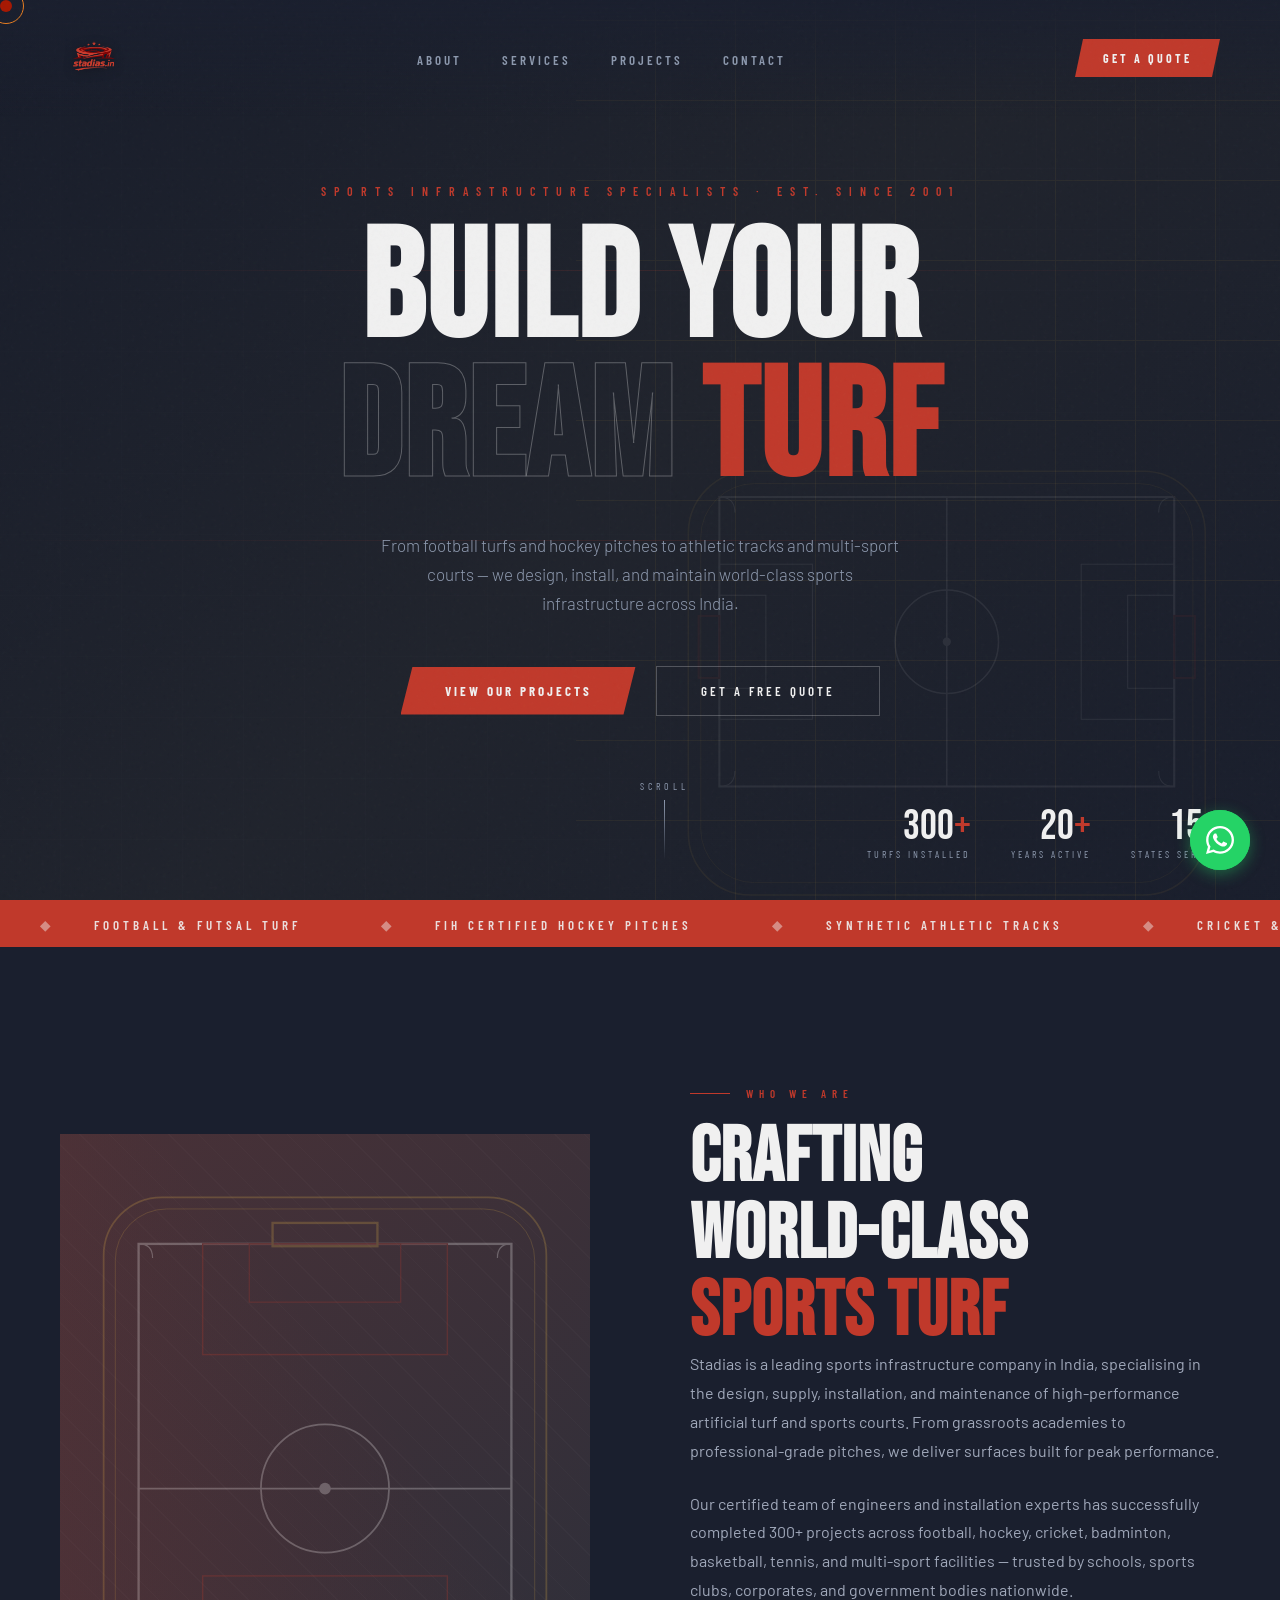
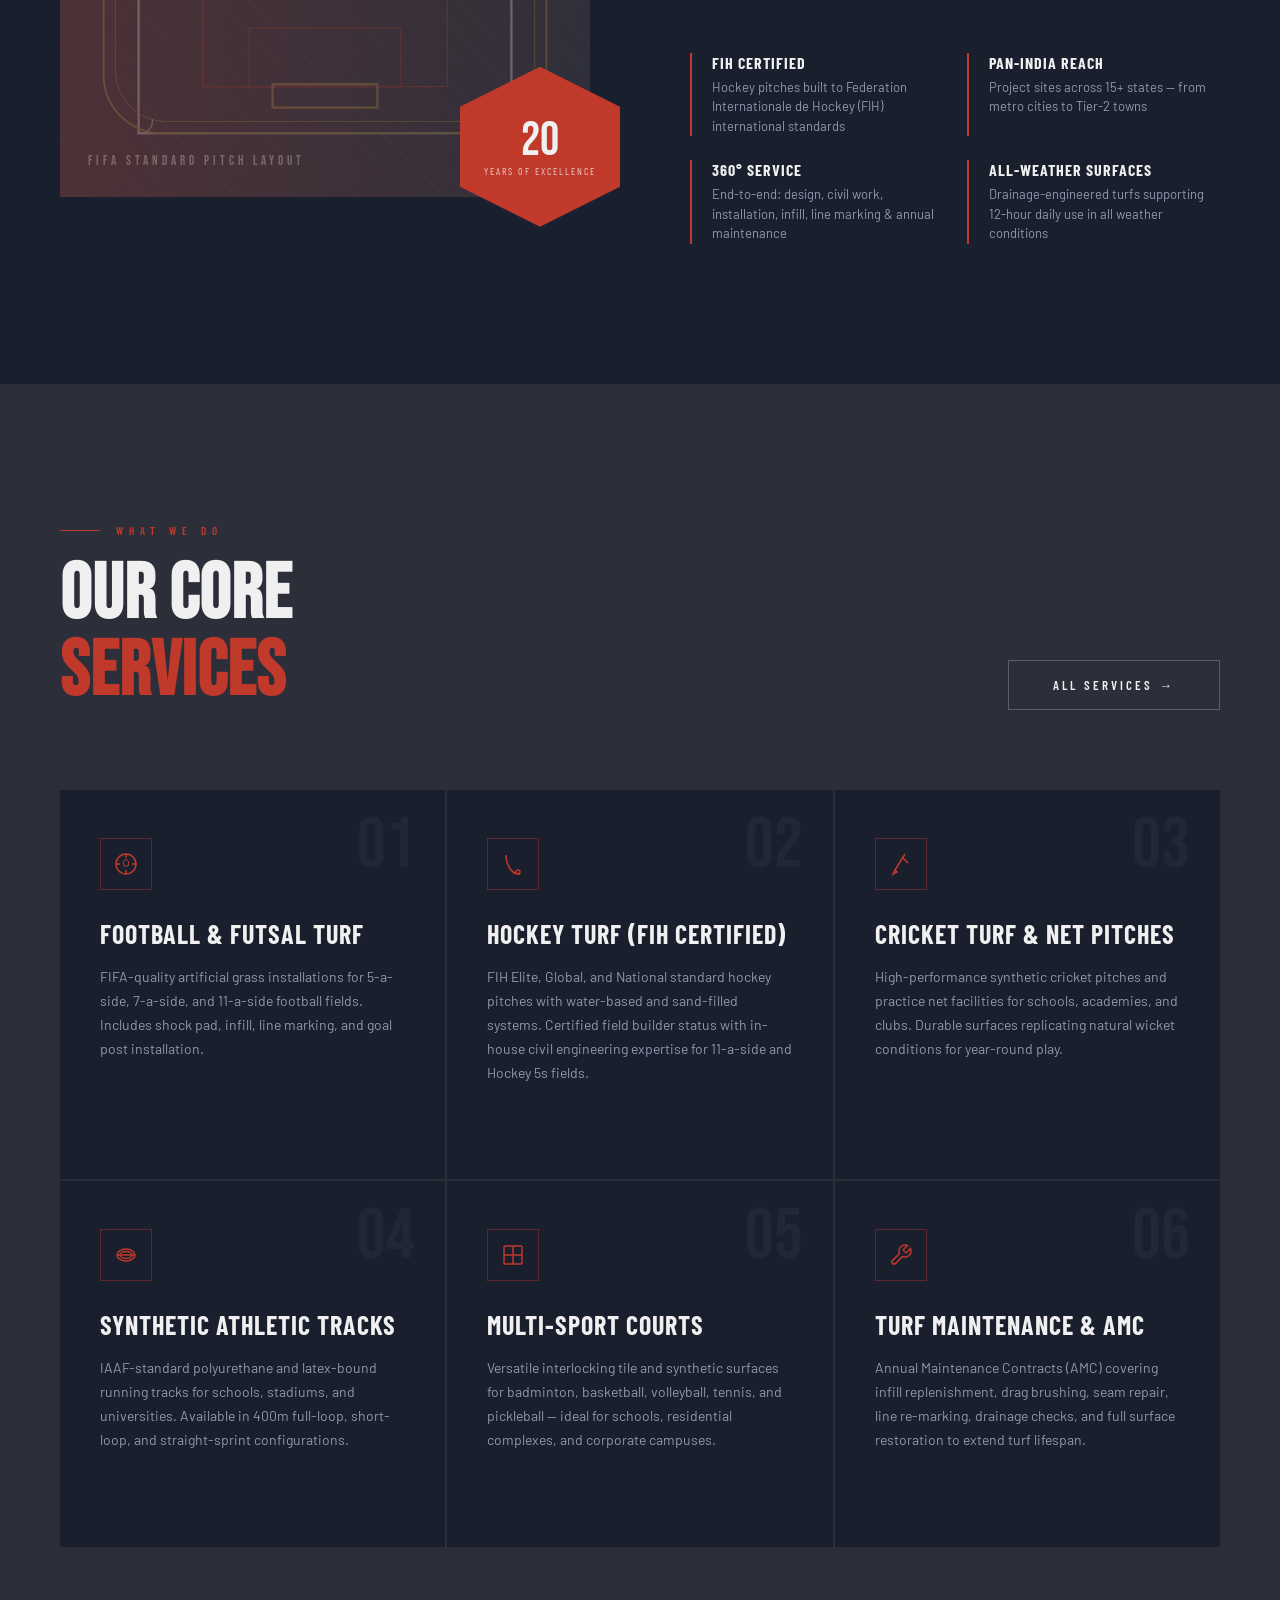
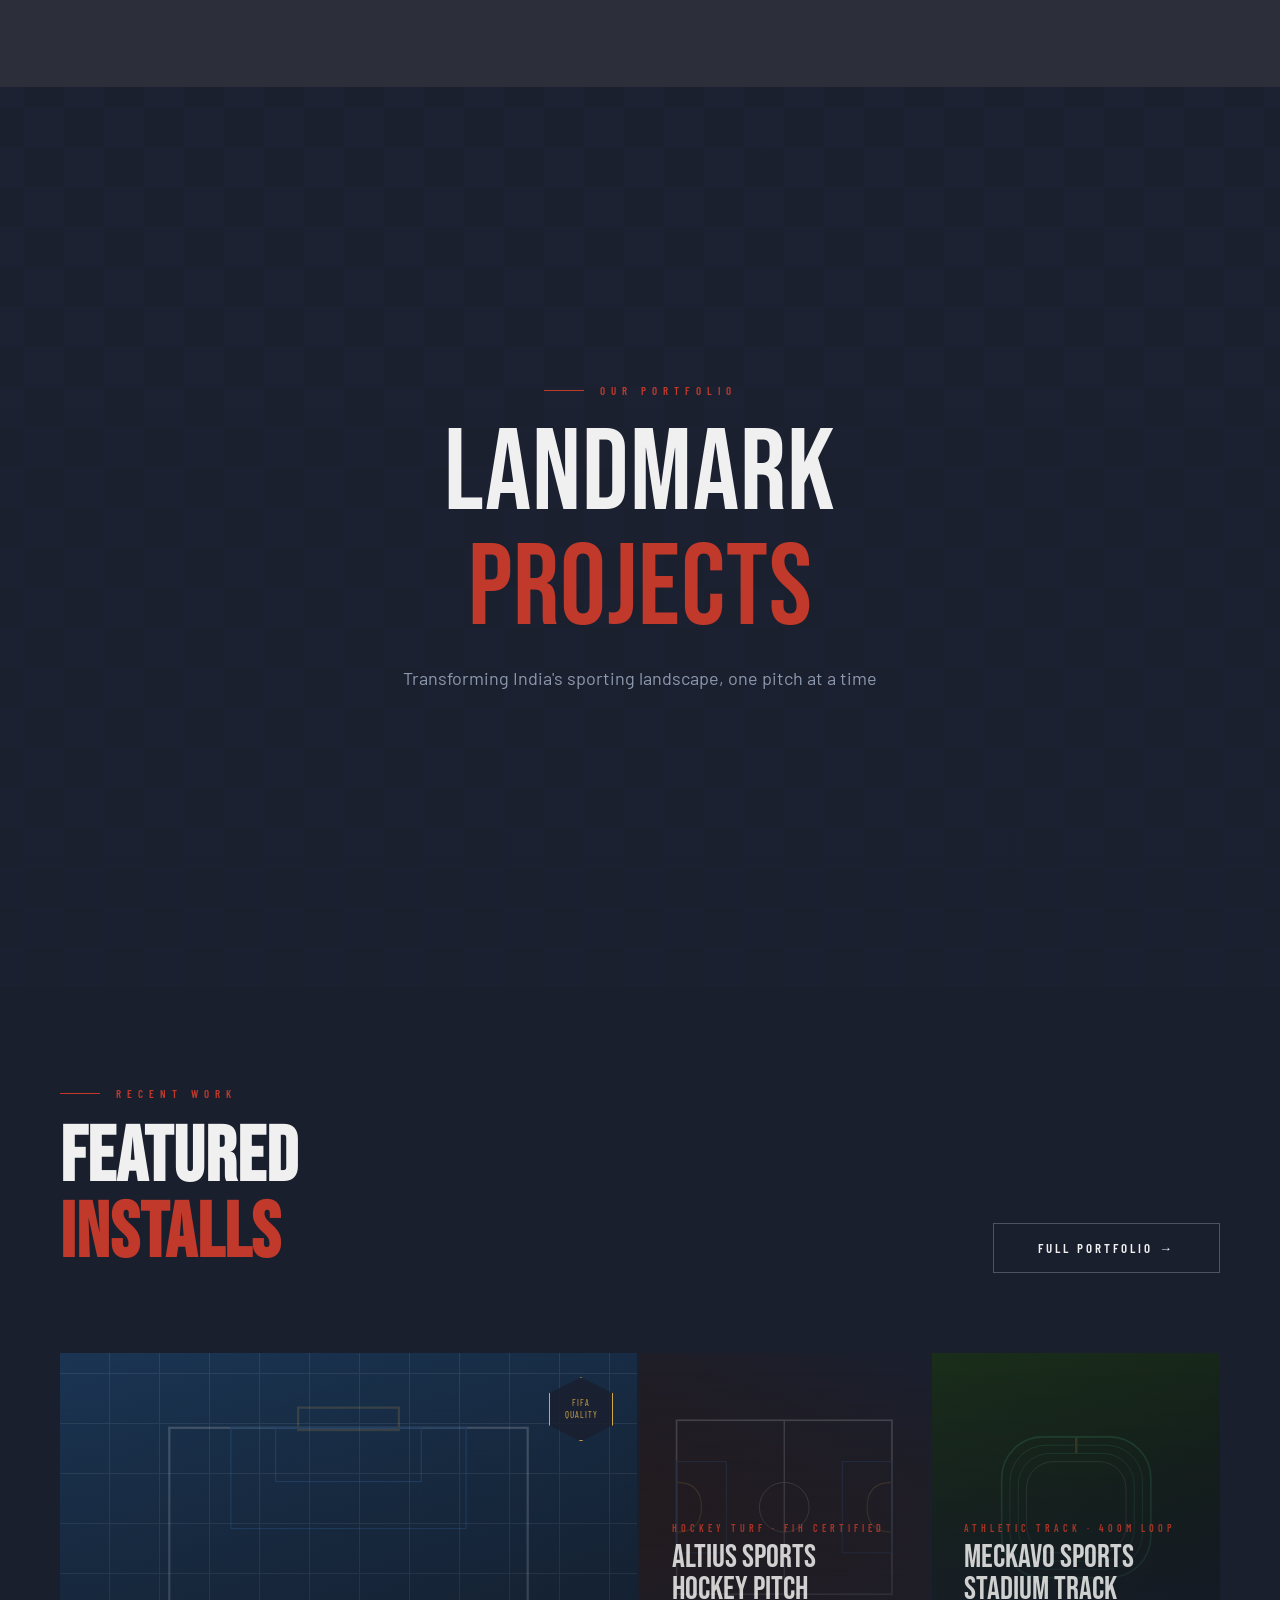
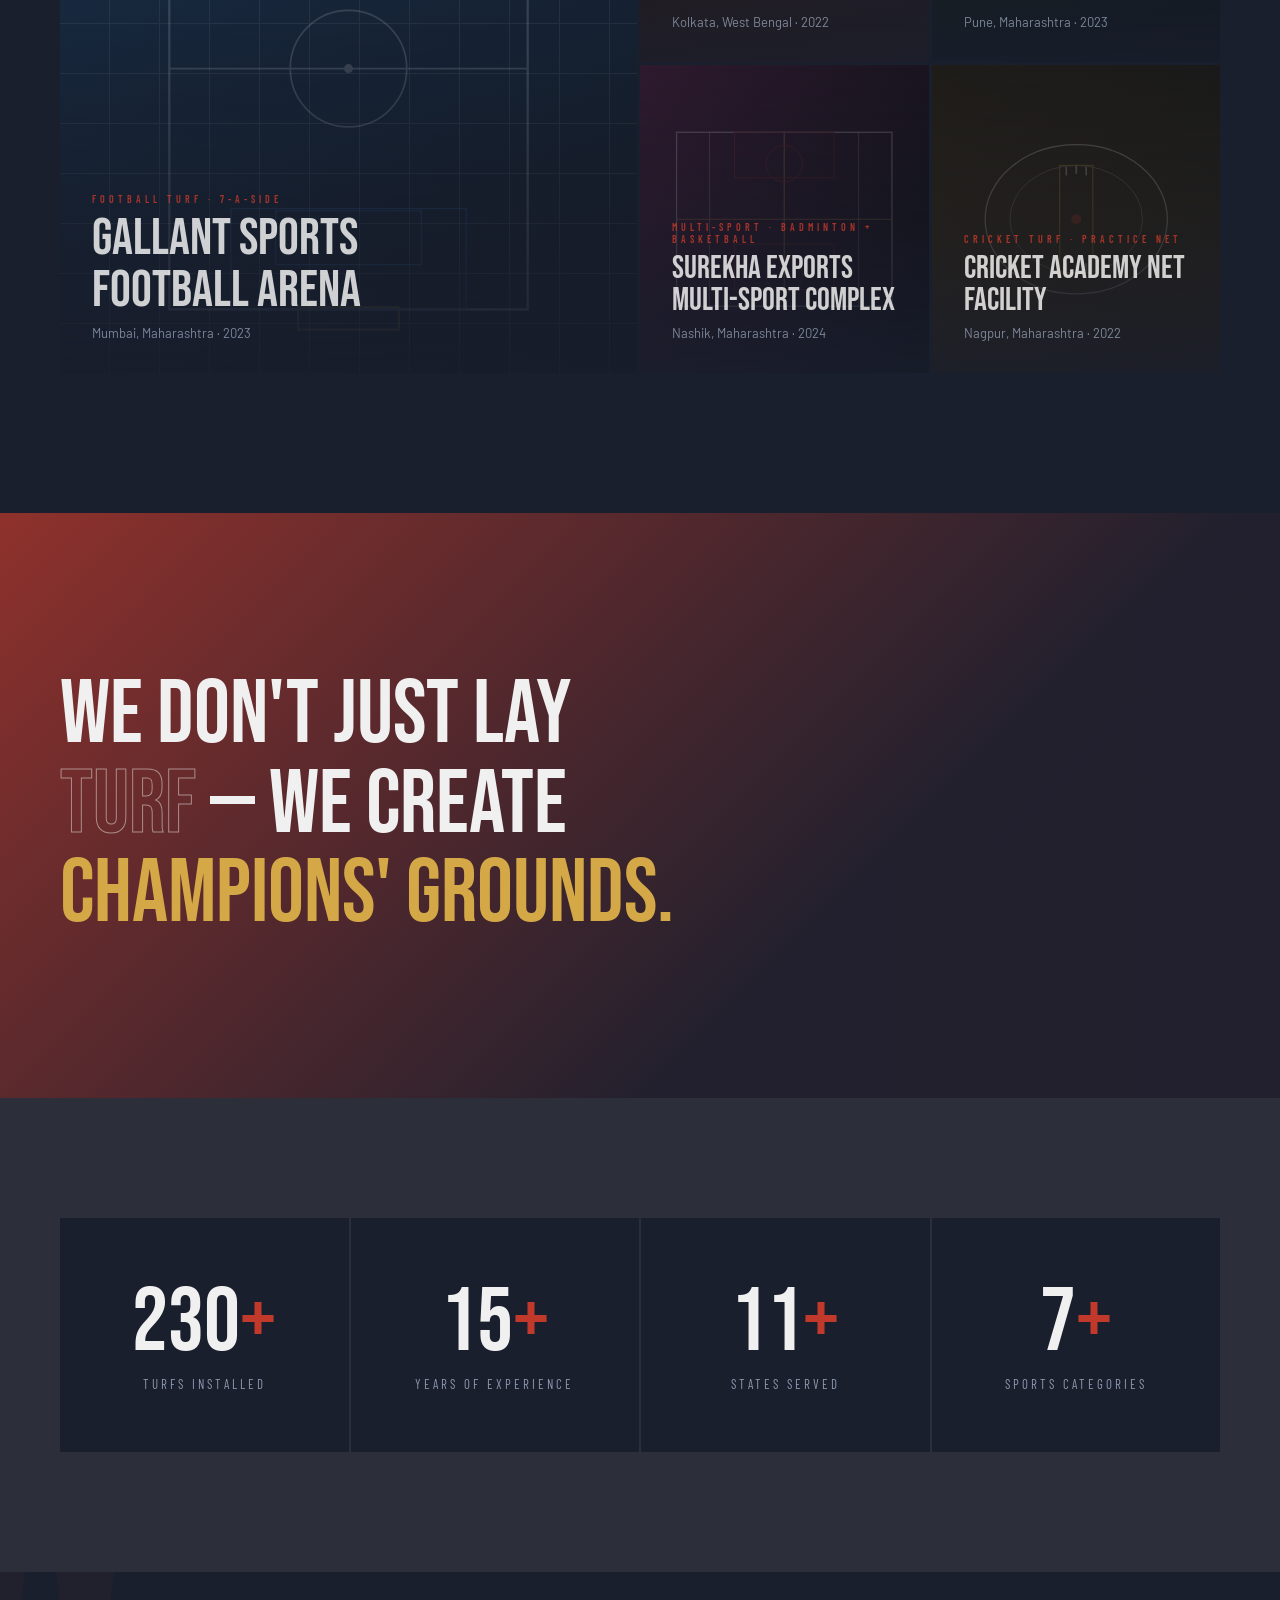
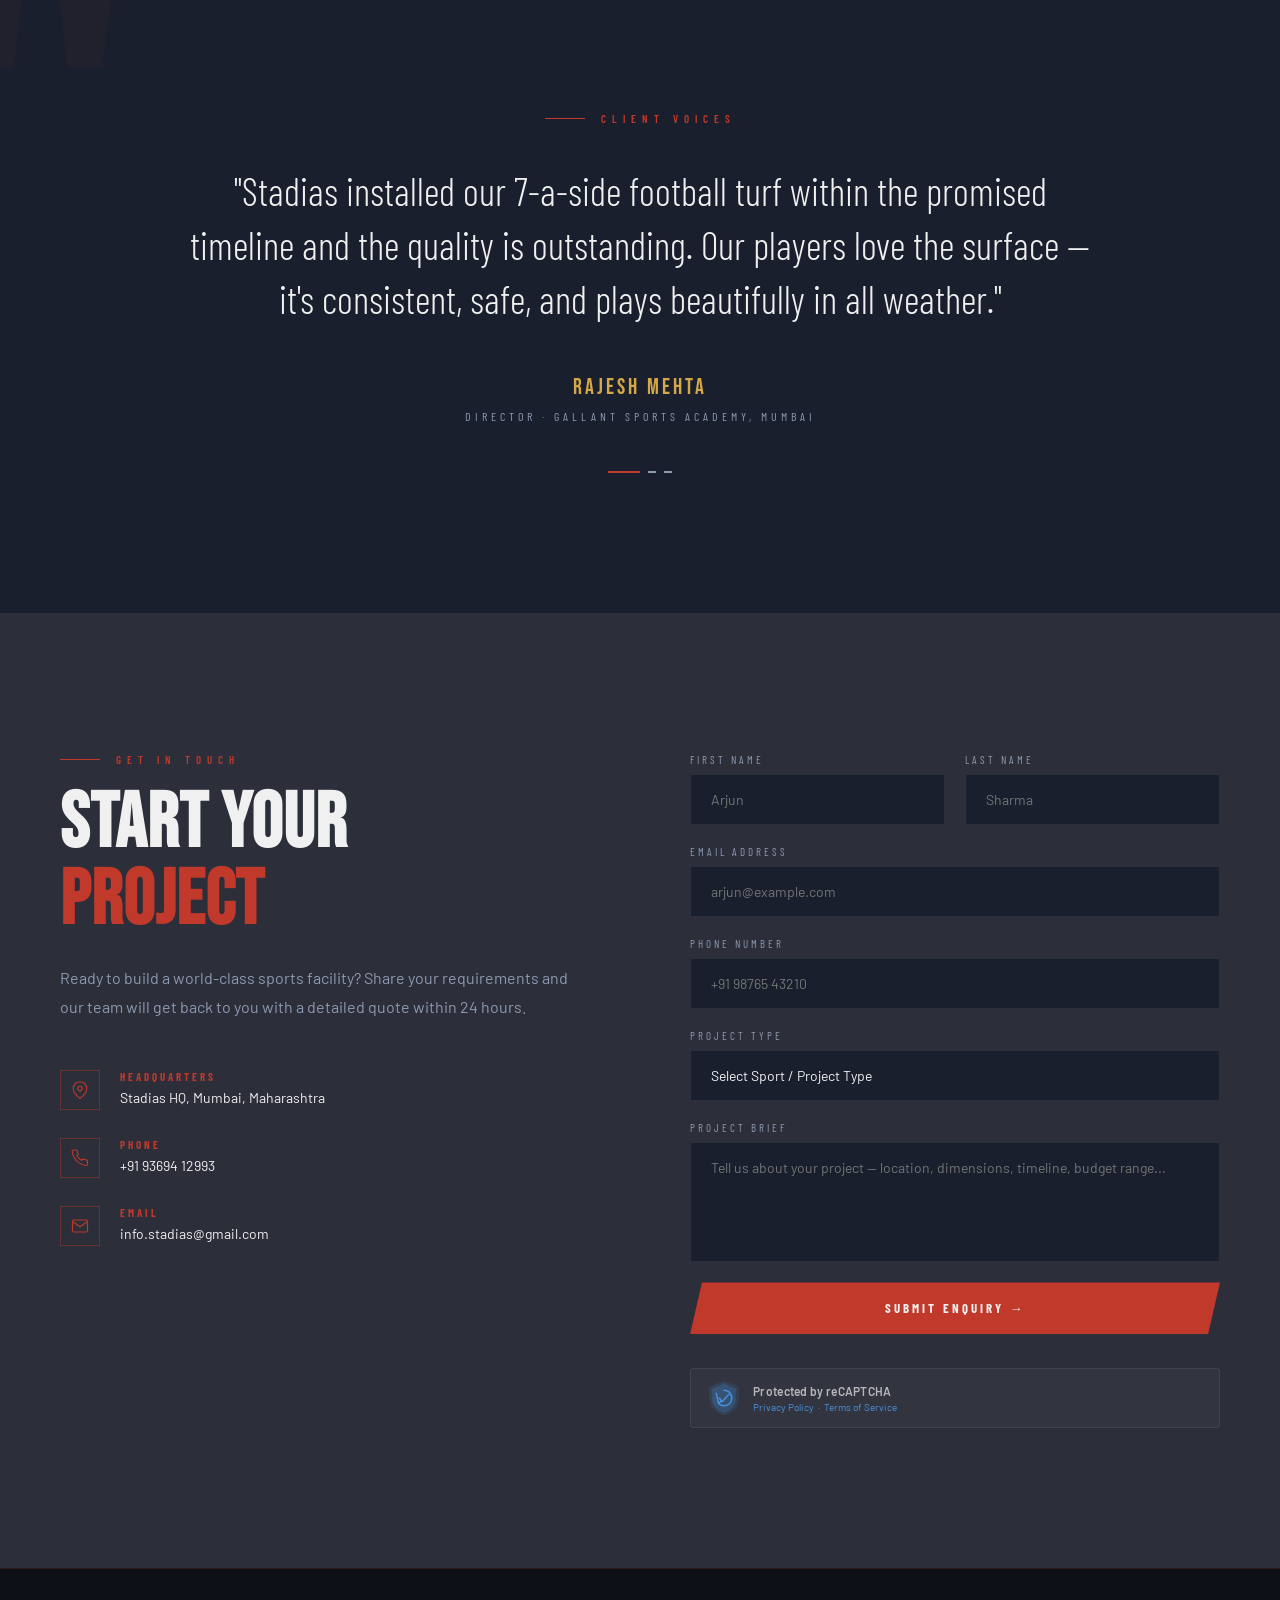
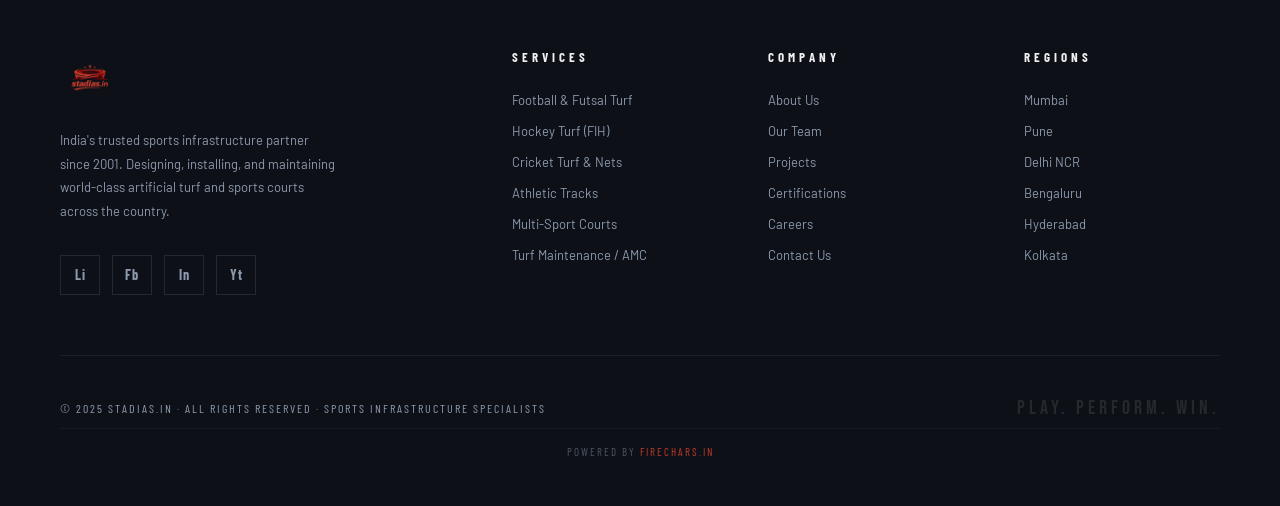
==== index.html @ b2e50ccb "Add files via upload" ====
<!DOCTYPE html>
<html lang="en">
<head>
  <meta charset="UTF-8">
  <meta name="viewport" content="width=device-width, initial-scale=1.0">
  <title>Stadias.in | Sports Turf Installation India — Football, Hockey, Athletic Tracks</title>
  <meta name="description" content="Stadias is India's trusted sports infrastructure company. We design, install & maintain football turf, FIH hockey pitches, synthetic athletic tracks, cricket & multi-sport courts. 300+ projects across 15+ states. Call +91 9369412993.">
  <meta name="keywords" content="artificial football turf India, hockey turf FIH certified, synthetic athletic track, cricket turf installation, multi-sport court, badminton court construction, sports infrastructure company India, artificial grass installer, turf maintenance AMC">
  <meta name="author" content="Stadias.in">
  <meta name="robots" content="index, follow">
  <link rel="canonical" href="https://stadias.in/">

  <!-- Open Graph -->
  <meta property="og:type" content="website">
  <meta property="og:url" content="https://stadias.in/">
  <meta property="og:title" content="Stadias.in | Sports Turf Installation India">
  <meta property="og:description" content="India's trusted sports infrastructure company. Football turf, FIH hockey pitches, athletic tracks & multi-sport courts. 300+ projects. Call +91 9369412993.">
  <meta property="og:image" content="https://stadias.in/assets/images/og-image.png">
  <meta property="og:locale" content="en_IN">
  <meta property="og:site_name" content="Stadias.in">

  <!-- Twitter Card -->
  <meta name="twitter:card" content="summary_large_image">
  <meta name="twitter:title" content="Stadias.in | Sports Turf Installation India">
  <meta name="twitter:description" content="Football turf, FIH hockey pitches, athletic tracks & multi-sport courts across India. 300+ projects. Call +91 9369412993.">
  <meta name="twitter:image" content="https://stadias.in/assets/images/og-image.png">

  <!-- Favicon — using actual Stadias logo -->
  <link rel="icon" type="image/png" href="assets/images/stadias-logo.png">
  <link rel="apple-touch-icon" href="assets/images/stadias-logo.png">

  <!-- Structured Data -->
  <script type="application/ld+json">
  {
    "@context": "https://schema.org",
    "@type": "LocalBusiness",
    "name": "Stadias.in",
    "description": "India's leading sports infrastructure company specialising in artificial turf installation, FIH certified hockey pitches, synthetic athletic tracks, and multi-sport court construction.",
    "url": "https://stadias.in",
    "telephone": "+919369412993",
    "email": "info.stadias@gmail.com",
    "address": {
      "@type": "PostalAddress",
      "addressLocality": "Mumbai",
      "addressRegion": "Maharashtra",
      "addressCountry": "IN"
    },
    "areaServed": "India",
    "foundingDate": "2001",
    "hasOfferCatalog": {
      "@type": "OfferCatalog",
      "name": "Sports Infrastructure Services",
      "itemListElement": [
        { "@type": "Offer", "itemOffered": { "@type": "Service", "name": "Football & Futsal Turf Installation" } },
        { "@type": "Offer", "itemOffered": { "@type": "Service", "name": "FIH Certified Hockey Turf" } },
        { "@type": "Offer", "itemOffered": { "@type": "Service", "name": "Synthetic Athletic Tracks" } },
        { "@type": "Offer", "itemOffered": { "@type": "Service", "name": "Cricket Turf & Net Pitches" } },
        { "@type": "Offer", "itemOffered": { "@type": "Service", "name": "Multi-Sport Courts" } },
        { "@type": "Offer", "itemOffered": { "@type": "Service", "name": "Turf Maintenance & AMC" } }
      ]
    }
  }
  </script>

  <!-- Google Fonts -->
  <link href="https://fonts.googleapis.com/css2?family=Bebas+Neue&family=Barlow+Condensed:wght@300;400;600;700&family=Barlow:wght@300;400;500&display=swap" rel="stylesheet">

  <!-- reCAPTCHA v3 -->
  <script src="https://www.google.com/recaptcha/api.js?render=YOUR_SITE_KEY" async defer></script>

  <!-- CSS -->
  <link rel="stylesheet" href="css/base.css">
  <link rel="stylesheet" href="css/components.css">
  <link rel="stylesheet" href="css/sections.css">
  <link rel="stylesheet" href="css/animations.css">
  <link rel="stylesheet" href="css/responsive.css">
</head>
<body>
  <div class="cursor" id="cursor"></div>
  <div class="cursor-ring" id="cursorRing"></div>
<!-- NAV -->
<nav id="nav">
  <a href="#" class="logo-img-link">
    <img src="assets/images/stadias-logo.png" alt="Stadias.in — Sports Infrastructure" class="nav-logo-img">
  </a>
  <ul class="nav-links">
    <li><a href="#about">About</a></li>
    <li><a href="#services">Services</a></li>
    <li><a href="#projects">Projects</a></li>
    <li><a href="#contact">Contact</a></li>
  </ul>
  <button class="nav-cta" onclick="document.getElementById('contact').scrollIntoView({behavior:'smooth'})">Get a Quote</button>
  <button class="hamburger" id="hamburger" aria-label="Toggle menu" onclick="toggleMobileNav()">
    <span></span><span></span><span></span>
  </button>
</nav>

<!-- MOBILE NAV DRAWER -->
<div class="mobile-nav" id="mobileNav">
  <a href="#about"    onclick="closeMobileNav()">About</a>
  <a href="#services" onclick="closeMobileNav()">Services</a>
  <a href="#projects" onclick="closeMobileNav()">Projects</a>
  <a href="#contact"  onclick="closeMobileNav()">Contact</a>
  <button class="mobile-cta" onclick="closeMobileNav(); document.getElementById('contact').scrollIntoView({behavior:'smooth'})">Get a Quote</button>
</div>
<!-- HERO -->
<section class="hero" id="hero">
  <div class="hero-bg" id="heroBg">
    <div class="hero-beam"></div>
    <div class="hero-beam"></div>
  </div>
  <div class="hero-structure"></div>

  <!-- Sports field top-down SVG illustration -->
  <svg style="position:absolute;bottom:0;right:5%;width:42%;max-width:620px;opacity:0.07;pointer-events:none" viewBox="0 0 520 420" fill="none" xmlns="http://www.w3.org/2000/svg">
    <!-- Football field outline -->
    <rect x="40" y="30" width="440" height="280" stroke="white" stroke-width="2"/>
    <!-- Centre line -->
    <line x1="260" y1="30" x2="260" y2="310" stroke="white" stroke-width="1.5"/>
    <!-- Centre circle -->
    <circle cx="260" cy="170" r="50" stroke="white" stroke-width="1.5" fill="none"/>
    <circle cx="260" cy="170" r="4" fill="white"/>
    <!-- Left penalty box -->
    <rect x="40" y="95" width="90" height="150" stroke="white" stroke-width="1"/>
    <rect x="40" y="125" width="45" height="90" stroke="white" stroke-width="1"/>
    <!-- Right penalty box -->
    <rect x="390" y="95" width="90" height="150" stroke="white" stroke-width="1"/>
    <rect x="435" y="125" width="45" height="90" stroke="white" stroke-width="1"/>
    <!-- Goal posts -->
    <rect x="20" y="145" width="20" height="60" stroke="#c0392b" stroke-width="2"/>
    <rect x="480" y="145" width="20" height="60" stroke="#c0392b" stroke-width="2"/>
    <!-- Corner arcs -->
    <path d="M40 30 Q55 30 55 45" stroke="white" stroke-width="1" fill="none"/>
    <path d="M480 30 Q465 30 465 45" stroke="white" stroke-width="1" fill="none"/>
    <path d="M40 310 Q55 310 55 295" stroke="white" stroke-width="1" fill="none"/>
    <path d="M480 310 Q465 310 465 295" stroke="white" stroke-width="1" fill="none"/>
    <!-- Athletic track outline -->
    <rect x="10" y="5" width="500" height="410" rx="60" stroke="#d4a847" stroke-width="1.5" fill="none"/>
    <rect x="22" y="17" width="476" height="386" rx="52" stroke="#d4a847" stroke-width="0.8" fill="none"/>
  </svg>

  <div class="hero-content">
    <div class="hero-eyebrow">Sports Infrastructure Specialists · Est. Since 2001</div>
    <h1 class="hero-title">
      BUILD YOUR<br>
      <span class="outline">DREAM</span> <span class="accent">TURF</span>
    </h1>
    <p class="hero-sub">
      From football turfs and hockey pitches to athletic tracks and multi-sport courts — we design, install, and maintain world-class sports infrastructure across India.
    </p>
    <div class="hero-actions">
      <a href="#projects" class="btn-primary">View Our Projects</a>
      <a href="#contact"  class="btn-ghost">Get a Free Quote</a>
    </div>
  </div>

  <div class="hero-stats">
    <div class="stat-item">
      <div class="stat-num">300<span>+</span></div>
      <div class="stat-label">Turfs Installed</div>
    </div>
    <div class="stat-item">
      <div class="stat-num">20<span>+</span></div>
      <div class="stat-label">Years Active</div>
    </div>
    <div class="stat-item">
      <div class="stat-num">15<span>+</span></div>
      <div class="stat-label">States Served</div>
    </div>
  </div>

  <div class="hero-scroll">
    <span>Scroll</span>
    <div class="scroll-line"></div>
  </div>
</section>

<!-- TICKER -->
<div class="ticker">
  <div class="ticker-track">
    <span class="ticker-item">Football &amp; Futsal Turf</span>
    <span class="ticker-item">FIH Certified Hockey Pitches</span>
    <span class="ticker-item">Synthetic Athletic Tracks</span>
    <span class="ticker-item">Cricket &amp; Multi-Sport Courts</span>
    <span class="ticker-item">Badminton &amp; Basketball Courts</span>
    <span class="ticker-item">Landscape &amp; Recreational Turf</span>
    <span class="ticker-item">Football &amp; Futsal Turf</span>
    <span class="ticker-item">FIH Certified Hockey Pitches</span>
    <span class="ticker-item">Synthetic Athletic Tracks</span>
    <span class="ticker-item">Cricket &amp; Multi-Sport Courts</span>
    <span class="ticker-item">Badminton &amp; Basketball Courts</span>
    <span class="ticker-item">Landscape &amp; Recreational Turf</span>
  </div>
</div>
<!-- ABOUT -->
<section class="about" id="about">
  <div class="about-grid">
    <div class="about-visual reveal">
      <div class="about-img-main">
        <!-- Top-down football pitch schematic -->
        <svg viewBox="0 0 400 500" style="width:100%;height:100%;padding:32px;opacity:0.25" fill="none" xmlns="http://www.w3.org/2000/svg">
          <!-- Pitch outline -->
          <rect x="40" y="60" width="320" height="420" stroke="white" stroke-width="2"/>
          <!-- Centre line -->
          <line x1="40" y1="270" x2="360" y2="270" stroke="white" stroke-width="1.5"/>
          <!-- Centre circle -->
          <circle cx="200" cy="270" r="55" stroke="white" stroke-width="1.5"/>
          <circle cx="200" cy="270" r="5" fill="white"/>
          <!-- Top penalty box -->
          <rect x="95" y="60" width="210" height="95" stroke="#c0392b" stroke-width="1.2"/>
          <rect x="135" y="60" width="130" height="50" stroke="#c0392b" stroke-width="1"/>
          <!-- Bottom penalty box -->
          <rect x="95" y="345" width="210" height="95" stroke="#c0392b" stroke-width="1.2"/>
          <rect x="135" y="390" width="130" height="50" stroke="#c0392b" stroke-width="1"/>
          <!-- Top goal -->
          <rect x="155" y="42" width="90" height="20" stroke="#d4a847" stroke-width="2"/>
          <!-- Bottom goal -->
          <rect x="155" y="438" width="90" height="20" stroke="#d4a847" stroke-width="2"/>
          <!-- Corner arcs -->
          <path d="M40 60 Q52 60 52 72" stroke="white" stroke-width="1"/>
          <path d="M360 60 Q348 60 348 72" stroke="white" stroke-width="1"/>
          <path d="M40 480 Q52 480 52 468" stroke="white" stroke-width="1"/>
          <path d="M360 480 Q348 480 348 468" stroke="white" stroke-width="1"/>
          <!-- Track lanes -->
          <rect x="10" y="20" width="380" height="460" rx="50" stroke="#d4a847" stroke-width="1.5" fill="none"/>
          <rect x="20" y="30" width="360" height="440" rx="44" stroke="#d4a847" stroke-width="0.7" fill="none"/>
        </svg>
        <div style="position:absolute;bottom:28px;left:28px;font-family:'Bebas Neue',sans-serif;font-size:13px;letter-spacing:4px;color:rgba(255,255,255,0.3)">FIFA STANDARD PITCH LAYOUT</div>
      </div>
      <div class="about-badge">
        <div class="num">20</div>
        <div class="lbl">Years of Excellence</div>
      </div>
    </div>

    <div class="about-text">
      <div class="section-label reveal">Who We Are</div>
      <h2 class="section-title reveal reveal-delay-1">CRAFTING<br>WORLD-CLASS<br><span style="color:var(--rust)">SPORTS TURF</span></h2>
      <p class="reveal reveal-delay-2">
        Stadias is a leading sports infrastructure company in India, specialising in the design, supply, installation, and maintenance of high-performance artificial turf and sports courts. From grassroots academies to professional-grade pitches, we deliver surfaces built for peak performance.
      </p>
      <p class="reveal reveal-delay-2">
        Our certified team of engineers and installation experts has successfully completed 300+ projects across football, hockey, cricket, badminton, basketball, tennis, and multi-sport facilities — trusted by schools, sports clubs, corporates, and government bodies nationwide.
      </p>
      <div class="about-features">
        <div class="feature-item reveal reveal-delay-3">
          <h4>FIH Certified</h4>
          <p>Hockey pitches built to Federation Internationale de Hockey (FIH) international standards</p>
        </div>
        <div class="feature-item reveal reveal-delay-3">
          <h4>Pan-India Reach</h4>
          <p>Project sites across 15+ states — from metro cities to Tier-2 towns</p>
        </div>
        <div class="feature-item reveal reveal-delay-4">
          <h4>360° Service</h4>
          <p>End-to-end: design, civil work, installation, infill, line marking &amp; annual maintenance</p>
        </div>
        <div class="feature-item reveal reveal-delay-4">
          <h4>All-Weather Surfaces</h4>
          <p>Drainage-engineered turfs supporting 12-hour daily use in all weather conditions</p>
        </div>
      </div>
    </div>
  </div>
</section>
<!-- SERVICES -->
<section class="services" id="services">
  <div class="services-header">
    <div>
      <div class="section-label reveal">What We Do</div>
      <h2 class="section-title reveal reveal-delay-1">OUR CORE<br><span style="color:var(--rust)">SERVICES</span></h2>
    </div>
    <a href="#contact" class="btn-ghost reveal reveal-delay-2">All Services &rarr;</a>
  </div>

  <div class="services-grid">

    <div class="service-card reveal">
      <div class="service-number">01</div>
      <div class="service-icon">
        <!-- Football icon -->
        <svg viewBox="0 0 24 24" fill="none" stroke="#c0392b" stroke-width="1.5"><circle cx="12" cy="12" r="10"/><path d="M12 2 L12 6 M12 18 L12 22 M2 12 L6 12 M18 12 L22 12"/><polygon points="12,7 15,10 14,14 10,14 9,10" stroke="#c0392b" fill="none" stroke-width="1"/></svg>
      </div>
      <h3>Football &amp; Futsal Turf</h3>
      <p>FIFA-quality artificial grass installations for 5-a-side, 7-a-side, and 11-a-side football fields. Includes shock pad, infill, line marking, and goal post installation.</p>
      <div class="service-arrow">Explore Service</div>
    </div>

    <div class="service-card reveal reveal-delay-1">
      <div class="service-number">02</div>
      <div class="service-icon">
        <!-- Hockey stick icon -->
        <svg viewBox="0 0 24 24" fill="none" stroke="#c0392b" stroke-width="1.5"><path d="M5 3 Q5 12 10 18 Q14 22 19 22"/><path d="M10 18 L14 22"/><circle cx="17" cy="20" r="2"/></svg>
      </div>
      <h3>Hockey Turf (FIH Certified)</h3>
      <p>FIH Elite, Global, and National standard hockey pitches with water-based and sand-filled systems. Certified field builder status with in-house civil engineering expertise for 11-a-side and Hockey 5s fields.</p>
      <div class="service-arrow">Explore Service</div>
    </div>

    <div class="service-card reveal reveal-delay-2">
      <div class="service-number">03</div>
      <div class="service-icon">
        <!-- Cricket bat icon -->
        <svg viewBox="0 0 24 24" fill="none" stroke="#c0392b" stroke-width="1.5"><path d="M16 2 L6 18"/><path d="M6 18 L4 22 L8 20 Z"/><path d="M13 5 L19 11"/></svg>
      </div>
      <h3>Cricket Turf &amp; Net Pitches</h3>
      <p>High-performance synthetic cricket pitches and practice net facilities for schools, academies, and clubs. Durable surfaces replicating natural wicket conditions for year-round play.</p>
      <div class="service-arrow">Explore Service</div>
    </div>

    <div class="service-card reveal reveal-delay-3">
      <div class="service-number">04</div>
      <div class="service-icon">
        <!-- Running track icon -->
        <svg viewBox="0 0 24 24" fill="none" stroke="#c0392b" stroke-width="1.5"><ellipse cx="12" cy="12" rx="9" ry="6"/><ellipse cx="12" cy="12" rx="6" ry="3.5"/><line x1="3" y1="12" x2="21" y2="12"/></svg>
      </div>
      <h3>Synthetic Athletic Tracks</h3>
      <p>IAAF-standard polyurethane and latex-bound running tracks for schools, stadiums, and universities. Available in 400m full-loop, short-loop, and straight-sprint configurations.</p>
      <div class="service-arrow">Explore Service</div>
    </div>

    <div class="service-card reveal reveal-delay-4">
      <div class="service-number">05</div>
      <div class="service-icon">
        <!-- Multi-sport icon -->
        <svg viewBox="0 0 24 24" fill="none" stroke="#c0392b" stroke-width="1.5"><rect x="3" y="3" width="18" height="18" rx="1"/><line x1="12" y1="3" x2="12" y2="21"/><line x1="3" y1="12" x2="21" y2="12"/></svg>
      </div>
      <h3>Multi-Sport Courts</h3>
      <p>Versatile interlocking tile and synthetic surfaces for badminton, basketball, volleyball, tennis, and pickleball — ideal for schools, residential complexes, and corporate campuses.</p>
      <div class="service-arrow">Explore Service</div>
    </div>

    <div class="service-card reveal reveal-delay-5">
      <div class="service-number">06</div>
      <div class="service-icon">
        <!-- Maintenance/wrench icon -->
        <svg viewBox="0 0 24 24" fill="none" stroke="#c0392b" stroke-width="1.5"><path d="M14.7 6.3a1 1 0 0 0 0 1.4l1.6 1.6a1 1 0 0 0 1.4 0l3.77-3.77a6 6 0 0 1-7.94 7.94l-6.91 6.91a2.12 2.12 0 0 1-3-3l6.91-6.91a6 6 0 0 1 7.94-7.94l-3.76 3.76z"/></svg>
      </div>
      <h3>Turf Maintenance &amp; AMC</h3>
      <p>Annual Maintenance Contracts (AMC) covering infill replenishment, drag brushing, seam repair, line re-marking, drainage checks, and full surface restoration to extend turf lifespan.</p>
      <div class="service-arrow">Explore Service</div>
    </div>

  </div>
</section>
<!-- PROJECTS PARALLAX DIVIDER -->
<div class="projects-parallax">
  <div class="parallax-bg" id="parallaxBg1"></div>
  <div class="parallax-content">
    <div class="section-label" style="justify-content:center">Our Portfolio</div>
    <div class="section-title" style="font-size:clamp(60px,9vw,120px);text-align:center">LANDMARK<br><span style="color:var(--rust)">PROJECTS</span></div>
    <p>Transforming India's sporting landscape, one pitch at a time</p>
  </div>
</div>

<!-- PROJECTS -->
<section class="projects" id="projects">
  <div class="projects-header">
    <div>
      <div class="section-label reveal">Recent Work</div>
      <h2 class="section-title reveal reveal-delay-1">FEATURED<br><span style="color:var(--rust)">INSTALLS</span></h2>
    </div>
    <a href="#contact" class="btn-ghost reveal reveal-delay-2">Full Portfolio &rarr;</a>
  </div>

  <div class="projects-grid">

    <!-- Large card: Football Turf -->
    <div class="project-card reveal">
      <div class="project-img p1" style="min-height:620px">
        <!-- Football pitch schematic SVG -->
        <svg viewBox="0 0 400 500" style="width:100%;height:100%;padding:30px;opacity:0.18;position:absolute;inset:0" fill="none">
          <rect x="40" y="40" width="320" height="430" stroke="white" stroke-width="2"/>
          <line x1="40" y1="255" x2="360" y2="255" stroke="white" stroke-width="1.5"/>
          <circle cx="200" cy="255" r="52" stroke="white" stroke-width="1.5"/>
          <circle cx="200" cy="255" r="4" fill="white"/>
          <rect x="95" y="40" width="210" height="90" stroke="#4a9eff" stroke-width="1"/>
          <rect x="135" y="40" width="130" height="48" stroke="#4a9eff" stroke-width="1"/>
          <rect x="95" y="380" width="210" height="90" stroke="#4a9eff" stroke-width="1"/>
          <rect x="135" y="382" width="130" height="48" stroke="#4a9eff" stroke-width="1"/>
          <rect x="155" y="22" width="90" height="20" stroke="#d4a847" stroke-width="2"/>
          <rect x="155" y="468" width="90" height="20" stroke="#d4a847" stroke-width="2"/>
        </svg>
      </div>
      <div class="project-overlay">
        <div class="project-tag">Football Turf · 7-a-side</div>
        <div class="project-name">GALLANT SPORTS<br>FOOTBALL ARENA</div>
        <div class="project-loc">Mumbai, Maharashtra &middot; 2023</div>
      </div>
      <div class="project-badge">FIFA<br>QUALITY</div>
    </div>

    <!-- Hockey pitch -->
    <div class="project-card reveal reveal-delay-1">
      <div class="project-img p2">
        <svg viewBox="0 0 300 250" style="width:100%;height:100%;padding:20px;opacity:0.18;position:absolute;inset:0" fill="none">
          <rect x="20" y="20" width="260" height="210" stroke="white" stroke-width="2"/>
          <line x1="150" y1="20" x2="150" y2="230" stroke="white" stroke-width="1.5"/>
          <rect x="20" y="70" width="60" height="110" stroke="#4a9eff" stroke-width="1"/>
          <rect x="220" y="70" width="60" height="110" stroke="#4a9eff" stroke-width="1"/>
          <circle cx="150" cy="125" r="30" stroke="white" stroke-width="1" fill="none"/>
          <path d="M20 95 Q50 95 50 125 Q50 155 20 155" stroke="#d4a847" stroke-width="1.5" fill="none"/>
          <path d="M280 95 Q250 95 250 125 Q250 155 280 155" stroke="#d4a847" stroke-width="1.5" fill="none"/>
        </svg>
      </div>
      <div class="project-overlay">
        <div class="project-tag">Hockey Turf · FIH Certified</div>
        <div class="project-name">ALTIUS SPORTS HOCKEY PITCH</div>
        <div class="project-loc">Kolkata, West Bengal &middot; 2022</div>
      </div>
    </div>

    <!-- Athletic Track -->
    <div class="project-card reveal reveal-delay-2">
      <div class="project-img p3">
        <svg viewBox="0 0 300 250" style="width:100%;height:100%;padding:20px;opacity:0.18;position:absolute;inset:0" fill="none">
          <!-- 400m track top view -->
          <rect x="60" y="40" width="180" height="170" rx="50" stroke="#4dcc7d" stroke-width="2"/>
          <rect x="70" y="50" width="160" height="150" rx="44" stroke="#4dcc7d" stroke-width="1"/>
          <rect x="80" y="60" width="140" height="130" rx="38" stroke="#4dcc7d" stroke-width="1"/>
          <rect x="90" y="70" width="120" height="110" rx="32" stroke="white" stroke-width="0.7"/>
          <!-- Finish line -->
          <line x1="150" y1="40" x2="150" y2="60" stroke="#d4a847" stroke-width="3"/>
        </svg>
      </div>
      <div class="project-overlay">
        <div class="project-tag">Athletic Track · 400m Loop</div>
        <div class="project-name">MECKAVO SPORTS STADIUM TRACK</div>
        <div class="project-loc">Pune, Maharashtra &middot; 2023</div>
      </div>
    </div>

    <!-- Multi-sport court -->
    <div class="project-card reveal reveal-delay-3">
      <div class="project-img p4">
        <svg viewBox="0 0 300 250" style="width:100%;height:100%;padding:20px;opacity:0.18;position:absolute;inset:0" fill="none">
          <!-- Multi-sport court -->
          <rect x="20" y="20" width="260" height="210" stroke="white" stroke-width="1.5"/>
          <!-- Badminton lines -->
          <line x1="150" y1="20" x2="150" y2="230" stroke="#d4a847" stroke-width="1.5"/>
          <line x1="20" y1="125" x2="280" y2="125" stroke="#d4a847" stroke-width="1.5"/>
          <rect x="60" y="20" width="180" height="210" stroke="white" stroke-width="0.7"/>
          <!-- Basketball key -->
          <rect x="90" y="20" width="120" height="55" stroke="#c0392b" stroke-width="1"/>
          <rect x="90" y="155" width="120" height="55" stroke="#c0392b" stroke-width="1"/>
          <circle cx="150" cy="58" r="22" stroke="#c0392b" stroke-width="1" fill="none"/>
          <circle cx="150" cy="192" r="22" stroke="#c0392b" stroke-width="1" fill="none"/>
        </svg>
      </div>
      <div class="project-overlay">
        <div class="project-tag">Multi-Sport · Badminton + Basketball</div>
        <div class="project-name">SUREKHA EXPORTS MULTI-SPORT COMPLEX</div>
        <div class="project-loc">Nashik, Maharashtra &middot; 2024</div>
      </div>
    </div>

    <!-- Cricket turf -->
    <div class="project-card reveal reveal-delay-4">
      <div class="project-img p5">
        <svg viewBox="0 0 300 250" style="width:100%;height:100%;padding:20px;opacity:0.18;position:absolute;inset:0" fill="none">
          <!-- Cricket pitch oval -->
          <ellipse cx="150" cy="125" rx="110" ry="90" stroke="white" stroke-width="1.5"/>
          <ellipse cx="150" cy="125" rx="80" ry="65" stroke="white" stroke-width="0.7"/>
          <!-- Pitch strip -->
          <rect x="130" y="60" width="40" height="130" stroke="#d4a847" stroke-width="1.5"/>
          <!-- Wickets -->
          <line x1="138" y1="62" x2="138" y2="72" stroke="white" stroke-width="2"/>
          <line x1="150" y1="60" x2="150" y2="70" stroke="white" stroke-width="2"/>
          <line x1="162" y1="62" x2="162" y2="72" stroke="white" stroke-width="2"/>
          <line x1="138" y1="178" x2="138" y2="188" stroke="white" stroke-width="2"/>
          <line x1="150" y1="180" x2="150" y2="190" stroke="white" stroke-width="2"/>
          <line x1="162" y1="178" x2="162" y2="188" stroke="white" stroke-width="2"/>
          <!-- Boundary rope indicators -->
          <circle cx="150" cy="125" r="6" fill="#c0392b"/>
        </svg>
      </div>
      <div class="project-overlay">
        <div class="project-tag">Cricket Turf · Practice Net</div>
        <div class="project-name">CRICKET ACADEMY NET FACILITY</div>
        <div class="project-loc">Nagpur, Maharashtra &middot; 2022</div>
      </div>
    </div>

  </div>
</section>
<!-- PARALLAX BANNER -->
<div class="parallax-banner">
  <div class="parallax-banner-bg" id="parallaxBg2"></div>
  <div class="parallax-banner-content">
    <div class="banner-quote reveal">
      WE DON'T JUST LAY<br><em>TURF</em> &mdash; WE CREATE<br><span style="color:var(--gold)">CHAMPIONS' GROUNDS.</span>
    </div>
  </div>
</div>

<!-- STATS -->
<section class="stats">
  <div class="stats-inner">
    <div class="stat-card reveal">
      <div class="big-num">300<span>+</span></div>
      <p>Turfs Installed</p>
    </div>
    <div class="stat-card reveal reveal-delay-1">
      <div class="big-num">20<span>+</span></div>
      <p>Years of Experience</p>
    </div>
    <div class="stat-card reveal reveal-delay-2">
      <div class="big-num">15<span>+</span></div>
      <p>States Served</p>
    </div>
    <div class="stat-card reveal reveal-delay-3">
      <div class="big-num">10<span>+</span></div>
      <p>Sports Categories</p>
    </div>
  </div>
</section>

<!-- TESTIMONIAL -->
<section class="testimonial">
  <div class="testimonial-inner">
    <div class="section-label" style="justify-content:center;margin-bottom:40px">Client Voices</div>
    <div class="testimonial-text" id="testimonialText">
      "Stadias installed our 7-a-side football turf within the promised timeline and the quality is outstanding. Our players love the surface — it's consistent, safe, and plays beautifully in all weather."
    </div>
    <div class="testimonial-author">
      <div class="author-name" id="authorName">Rajesh Mehta</div>
      <div class="author-role" id="authorRole">Director &middot; Gallant Sports Academy, Mumbai</div>
    </div>
    <div class="testimonial-dots">
      <div class="dot active" onclick="changeTestimonial(0)"></div>
      <div class="dot"        onclick="changeTestimonial(1)"></div>
      <div class="dot"        onclick="changeTestimonial(2)"></div>
    </div>
  </div>
</section>

<!-- CONTACT -->
<section class="contact" id="contact">
  <div class="contact-grid">
    <div class="contact-info">
      <div class="section-label reveal">Get In Touch</div>
      <h2 class="section-title reveal reveal-delay-1">START YOUR<br><span style="color:var(--rust)">PROJECT</span></h2>
      <p class="reveal reveal-delay-2">Ready to build a world-class sports facility? Share your requirements and our team will get back to you with a detailed quote within 24 hours.</p>

      <div class="contact-detail reveal reveal-delay-2">
        <div class="contact-detail-icon">
          <svg width="18" height="18" viewBox="0 0 24 24" fill="none" stroke="#c0392b" stroke-width="1.5"><path d="M21 10c0 7-9 13-9 13s-9-6-9-13a9 9 0 0 1 18 0z"/><circle cx="12" cy="10" r="3"/></svg>
        </div>
        <div class="contact-detail-text">
          <strong>Headquarters</strong>
          <span>Stadias HQ, Mumbai, Maharashtra</span>
        </div>
      </div>
      <div class="contact-detail reveal reveal-delay-3">
        <div class="contact-detail-icon">
          <svg width="18" height="18" viewBox="0 0 24 24" fill="none" stroke="#c0392b" stroke-width="1.5"><path d="M22 16.92v3a2 2 0 0 1-2.18 2 19.79 19.79 0 0 1-8.63-3.07A19.5 19.5 0 0 1 4.69 12a19.79 19.79 0 0 1-3.07-8.67A2 2 0 0 1 3.6 1.27h3a2 2 0 0 1 2 1.72c.127.96.361 1.903.7 2.81a2 2 0 0 1-.45 2.11L7.91 8.91a16 16 0 0 0 6.06 6.06l.96-.95a2 2 0 0 1 2.11-.45c.907.339 1.85.573 2.81.7A2 2 0 0 1 21.73 16.92z"/></svg>
        </div>
        <div class="contact-detail-text">
          <strong>Phone</strong>
          <span><a href="tel:+919369412993" style="color:var(--white);text-decoration:none;">+91 93694 12993</a></span>
        </div>
      </div>
      <div class="contact-detail reveal reveal-delay-4">
        <div class="contact-detail-icon">
          <svg width="18" height="18" viewBox="0 0 24 24" fill="none" stroke="#c0392b" stroke-width="1.5"><path d="M4 4h16c1.1 0 2 .9 2 2v12c0 1.1-.9 2-2 2H4c-1.1 0-2-.9-2-2V6c0-1.1.9-2 2-2z"/><polyline points="22,6 12,13 2,6"/></svg>
        </div>
        <div class="contact-detail-text">
          <strong>Email</strong>
          <span>info.stadias@gmail.com</span>
        </div>
      </div>
    </div>

    <div class="contact-form reveal reveal-delay-2">
      <div class="form-row">
        <div class="form-group">
          <label class="form-label">First Name</label>
          <input type="text" id="f-fname" class="form-input" placeholder="Arjun">
        </div>
        <div class="form-group">
          <label class="form-label">Last Name</label>
          <input type="text" id="f-lname" class="form-input" placeholder="Sharma">
        </div>
      </div>
      <div class="form-group">
        <label class="form-label">Email Address</label>
        <input type="email" id="f-email" class="form-input" placeholder="arjun@example.com">
      </div>
      <div class="form-group">
        <label class="form-label">Phone Number</label>
        <input type="tel" id="f-phone" class="form-input" placeholder="+91 98765 43210">
      </div>
      <div class="form-group">
        <label class="form-label">Project Type</label>
        <select id="f-type" class="form-select">
          <option value="">Select Sport / Project Type</option>
          <option>Football / Futsal Turf</option>
          <option>Hockey Turf (FIH Certified)</option>
          <option>Cricket Turf / Net Pitch</option>
          <option>Athletic Track</option>
          <option>Badminton Court</option>
          <option>Basketball Court</option>
          <option>Multi-Sport Court</option>
          <option>Landscape / Recreational Turf</option>
          <option>Turf Maintenance / AMC</option>
        </select>
      </div>
      <div class="form-group">
        <label class="form-label">Project Brief</label>
        <textarea id="f-brief" class="form-textarea" placeholder="Tell us about your project — location, dimensions, timeline, budget range..."></textarea>
      </div>
      <button class="btn-primary" id="submitEnquiryBtn" onclick="openGmailEnquiry(event)" style="width:100%;text-align:center;display:block;padding:18px">Submit Enquiry &rarr;</button>
      <p id="form-error" style="display:none;margin-top:12px;font-family:'Barlow Condensed',sans-serif;font-size:13px;letter-spacing:1px;color:#e74c3c;text-align:center"></p>
      <p class="recaptcha-notice">
        <svg class="rc-logo" xmlns="http://www.w3.org/2000/svg" viewBox="0 0 64 64">
          <defs><linearGradient id="rcg1" x1="0%" y1="0%" x2="100%" y2="100%"><stop offset="0%" style="stop-color:#4A90D9"/><stop offset="100%" style="stop-color:#357ABD"/></linearGradient></defs>
          <path d="M32 4 L56 14 L56 34 C56 47 45 57 32 60 C19 57 8 47 8 34 L8 14 Z" fill="url(#rcg1)" opacity="0.15" stroke="#4A90D9" stroke-width="1.5"/>
          <path d="M32 8 L52 17 L52 34 C52 45 43 54 32 57 C21 54 12 45 12 34 L12 17 Z" fill="url(#rcg1)" opacity="0.25"/>
          <g transform="translate(32,32)" fill="none" stroke="#4A90D9" stroke-width="2.5" stroke-linecap="round" stroke-linejoin="round">
            <path d="M0,-13 A13,13 0 1,1 -9.2,9.2"/><polyline points="-13,-8 -9.2,9.2 -4,4.5"/>
          </g>
          <polyline points="24,32 29,38 40,26" fill="none" stroke="#4A90D9" stroke-width="2.5" stroke-linecap="round" stroke-linejoin="round"/>
        </svg>
        <span class="rc-text">
          <strong>Protected by reCAPTCHA</strong>
          <a href="https://policies.google.com/privacy" target="_blank">Privacy Policy</a> &nbsp;&middot;&nbsp;
          <a href="https://policies.google.com/terms" target="_blank">Terms of Service</a>
        </span>
      </p>
    </div>
  </div>
</section>
<!-- FOOTER -->
<footer>
  <div class="footer-top">
    <div class="footer-brand">
      <a href="#" class="logo-img-link"><img src="assets/images/stadias-logo.png" alt="Stadias.in" style="height:60px;width:auto;object-fit:contain;filter:brightness(1.05);"></a>
      <p>India's trusted sports infrastructure partner since 2001. Designing, installing, and maintaining world-class artificial turf and sports courts across the country.</p>
      <div class="social-links">
        <a href="#" class="social-link">Li</a>
        <a href="#" class="social-link">Fb</a>
        <a href="#" class="social-link">In</a>
        <a href="#" class="social-link">Yt</a>
      </div>
    </div>
    <div class="footer-col">
      <h4>Services</h4>
      <ul>
        <li><a href="#">Football &amp; Futsal Turf</a></li>
        <li><a href="#">Hockey Turf (FIH)</a></li>
        <li><a href="#">Cricket Turf &amp; Nets</a></li>
        <li><a href="#">Athletic Tracks</a></li>
        <li><a href="#">Multi-Sport Courts</a></li>
        <li><a href="#">Turf Maintenance / AMC</a></li>
      </ul>
    </div>
    <div class="footer-col">
      <h4>Company</h4>
      <ul>
        <li><a href="#">About Us</a></li>
        <li><a href="#">Our Team</a></li>
        <li><a href="#">Projects</a></li>
        <li><a href="#">Certifications</a></li>
        <li><a href="#">Careers</a></li>
        <li><a href="#">Contact Us</a></li>
      </ul>
    </div>
    <div class="footer-col">
      <h4>Regions</h4>
      <ul>
        <li><a href="#">Mumbai</a></li>
        <li><a href="#">Pune</a></li>
        <li><a href="#">Delhi NCR</a></li>
        <li><a href="#">Bengaluru</a></li>
        <li><a href="#">Hyderabad</a></li>
        <li><a href="#">Kolkata</a></li>
      </ul>
    </div>
  </div>
  <div class="footer-bottom">
    <p>&copy; 2025 STADIAS.IN &middot; ALL RIGHTS RESERVED &middot; SPORTS INFRASTRUCTURE SPECIALISTS</p>
    <div class="footer-tagline">PLAY. PERFORM. WIN.</div>
  </div>
  <div style="text-align:center;padding:16px 0 8px;border-top:1px solid rgba(255,255,255,0.04);margin-top:8px;">
    <p style="font-family:'Barlow Condensed',sans-serif;font-size:11px;letter-spacing:2px;color:rgba(141,153,174,0.5);">
      POWERED BY <a href="https://firechars.in" target="_blank" rel="noopener" style="color:var(--rust);text-decoration:none;letter-spacing:2px;transition:color 0.2s;" onmouseover="this.style.color='#e74c3c'" onmouseout="this.style.color='var(--rust)'">FIRECHARS.IN</a>
    </p>
  </div>
</footer>

<!-- WHATSAPP FAB -->
<div class="whatsapp-fab">
  <a href="https://wa.me/919369412993?text=Hello%20Stadias%20Team%2C%20I%20would%20like%20to%20enquire%20about%20a%20sports%20turf%20project." target="_blank" rel="noopener noreferrer" aria-label="Chat on WhatsApp">
    <svg xmlns="http://www.w3.org/2000/svg" viewBox="0 0 448 512"><path d="M380.9 97.1C339 55.1 283.2 32 223.9 32c-122.4 0-222 99.6-222 222 0 39.1 10.2 77.3 29.6 111L0 480l117.7-30.9c32.4 17.7 68.9 27 106.1 27h.1c122.3 0 224.1-99.6 224.1-222 0-59.3-25.2-115-67.1-157zm-157 341.6c-33.2 0-65.7-8.9-94-25.7l-6.7-4-69.8 18.3L72 359.2l-4.4-7c-18.5-29.4-28.2-63.3-28.2-98.2 0-101.7 82.8-184.5 184.6-184.5 49.3 0 95.6 19.2 130.4 54.1 34.8 34.9 56.2 81.2 56.1 130.5 0 101.8-84.9 184.6-186.6 184.6zm101.2-138.2c-5.5-2.8-32.8-16.2-37.9-18-5.1-1.9-8.8-2.8-12.5 2.8-3.7 5.6-14.3 18-17.6 21.8-3.2 3.7-6.5 4.2-12 1.4-32.6-16.3-54-29.1-75.5-66-5.7-9.8 5.7-9.1 16.3-30.3 1.8-3.7.9-6.9-.5-9.7-1.4-2.8-12.5-30.1-17.1-41.2-4.5-10.8-9.1-9.3-12.5-9.5-3.2-.2-6.9-.2-10.6-.2-3.7 0-9.7 1.4-14.8 6.9-5.1 5.6-19.4 19-19.4 46.3 0 27.3 19.9 53.7 22.6 57.4 2.8 3.7 39.1 59.7 94.8 83.8 35.2 15.2 49 16.5 66.6 13.9 10.7-1.6 32.8-13.4 37.4-26.4 4.6-13 4.6-24.1 3.2-26.4-1.3-2.5-5-3.9-10.5-6.6z"/></svg>
  </a>
</div>

  <script src="js/cursor.js"></script>
  <script src="js/nav.js"></script>
  <script src="js/parallax.js"></script>
  <script src="js/animations.js"></script>
  <script src="js/testimonials.js"></script>
  <script src="js/form.js"></script>
</body>
</html>
---- css/base.css ----
/*
 * base.css — CSS variables, reset, body, noise texture
 * Stadias.in
 */

:root {
  --steel: #1a1f2e;
  --concrete: #2c2f3a;
  --rust: #c0392b;
  --amber: #e67e22;
  --iron: #8d99ae;
  --white: #f0f0f0;
  --gold: #d4a847;
}

* { margin: 0; padding: 0; box-sizing: border-box; }

html { scroll-behavior: smooth; }

body {
  font-family: 'Barlow', sans-serif;
  background: var(--steel);
  color: var(--white);
  overflow-x: hidden;
  cursor: none;
}

/* Custom Cursor */
.cursor {
  width: 12px; height: 12px;
  background: var(--rust);
  border-radius: 50%;
  position: fixed;
  top: 0; left: 0;
  pointer-events: none;
  z-index: 9999;
  transition: transform 0.1s ease;
  mix-blend-mode: difference;
}
.cursor-ring {
  width: 36px; height: 36px;
  border: 1px solid var(--amber);
  border-radius: 50%;
  position: fixed;
  top: 0; left: 0;
  pointer-events: none;
  z-index: 9998;
  transition: transform 0.15s ease, width 0.2s, height 0.2s;
  transform: translate(-12px, -12px);
}

/* Noise texture overlay */
body::before {
  content: '';
  position: fixed;
  top: 0; left: 0;
  width: 100%; height: 100%;
  background-image: url("data:image/svg+xml,%3Csvg viewBox='0 0 256 256' xmlns='http://www.w3.org/2000/svg'%3E%3Cfilter id='noise'%3E%3CfeTurbulence type='fractalNoise' baseFrequency='0.9' numOctaves='4' stitchTiles='stitch'/%3E%3C/filter%3E%3Crect width='100%25' height='100%25' filter='url(%23noise)' opacity='0.04'/%3E%3C/svg%3E");
  pointer-events: none;
  z-index: 1000;
  opacity: 0.5;
}

/* Shared section helpers */
.section-label {
  font-family: 'Barlow Condensed', sans-serif;
  font-size: 11px; font-weight: 600;
  letter-spacing: 6px; text-transform: uppercase;
  color: var(--rust);
  display: flex; align-items: center; gap: 16px;
  margin-bottom: 20px;
}
.section-label::before {
  content: ''; width: 40px; height: 1px;
  background: var(--rust);
}
.section-title {
  font-family: 'Bebas Neue', sans-serif;
  font-size: clamp(48px, 6vw, 80px);
  line-height: 1;
  letter-spacing: 1px;
}

/* Buttons */
.btn-primary {
  font-family: 'Barlow Condensed', sans-serif;
  font-size: 13px; font-weight: 700;
  letter-spacing: 3px; text-transform: uppercase;
  background: var(--rust);
  color: var(--white);
  border: none; padding: 16px 44px;
  cursor: none;
  clip-path: polygon(12px 0%, 100% 0%, calc(100% - 12px) 100%, 0% 100%);
  transition: background 0.2s, transform 0.2s;
  text-decoration: none;
  display: inline-block;
}
.btn-primary:hover { background: #e74c3c; transform: translateY(-2px); }
.btn-ghost {
  font-family: 'Barlow Condensed', sans-serif;
  font-size: 13px; font-weight: 600;
  letter-spacing: 3px; text-transform: uppercase;
  background: transparent;
  color: var(--white);
  border: 1px solid rgba(240,240,240,0.25);
  padding: 16px 44px;
  cursor: none;
  transition: border-color 0.2s, color 0.2s;
  text-decoration: none;
  display: inline-block;
}
.btn-ghost:hover { border-color: var(--gold); color: var(--gold); }

/* Button loading state */
.btn-primary.loading {
  opacity: 0.7;
  pointer-events: none;
  position: relative;
}
.btn-primary.loading::after {
  content: '';
  display: inline-block;
  width: 14px; height: 14px;
  border: 2px solid rgba(255,255,255,0.4);
  border-top-color: #fff;
  border-radius: 50%;
  animation: btnSpin 0.7s linear infinite;
  margin-left: 10px;
  vertical-align: middle;
}
---- css/components.css ----
/*
 * components.css — Navbar, hamburger, mobile nav, ticker, WhatsApp FAB, reCAPTCHA
 * Stadias.in
 */

/* ─── NAV ─── */
nav {
  position: fixed; top: 0; left: 0; right: 0;
  z-index: 500;
  padding: 24px 60px;
  display: flex; align-items: center; justify-content: space-between;
  background: linear-gradient(to bottom, rgba(26,31,46,0.95) 0%, transparent 100%);
  transition: background 0.3s;
}
nav.scrolled {
  background: rgba(26,31,46,0.98);
  border-bottom: 1px solid rgba(192,57,43,0.3);
  backdrop-filter: blur(10px);
}
.logo {
  font-family: 'Bebas Neue', sans-serif;
  font-size: 28px;
  letter-spacing: 4px;
  color: var(--white);
  text-decoration: none;
}
.logo span { color: var(--rust); }
.nav-links { display: flex; gap: 40px; list-style: none; }
.nav-links a {
  font-family: 'Barlow Condensed', sans-serif;
  font-size: 13px; font-weight: 600;
  letter-spacing: 3px; text-transform: uppercase;
  color: var(--iron);
  text-decoration: none;
  transition: color 0.2s;
  position: relative;
}
.nav-links a::after {
  content: ''; position: absolute; bottom: -4px; left: 0;
  width: 0; height: 1px; background: var(--rust);
  transition: width 0.3s;
}
.nav-links a:hover { color: var(--white); }
.nav-links a:hover::after { width: 100%; }
.nav-cta {
  font-family: 'Barlow Condensed', sans-serif;
  font-size: 12px; font-weight: 700;
  letter-spacing: 3px; text-transform: uppercase;
  background: var(--rust); color: var(--white);
  border: none; padding: 12px 28px;
  cursor: none;
  transition: background 0.2s, transform 0.2s;
  clip-path: polygon(8px 0%, 100% 0%, calc(100% - 8px) 100%, 0% 100%);
}
.nav-cta:hover { background: var(--amber); transform: translateY(-1px); }

/* ─── HAMBURGER MENU ─── */
.hamburger {
  display: none; flex-direction: column; gap: 5px;
  cursor: pointer; padding: 4px;
  background: none; border: none; z-index: 600;
}
.hamburger span {
  display: block; width: 26px; height: 2px;
  background: var(--white); border-radius: 2px;
  transition: all 0.3s ease; transform-origin: center;
}
.hamburger.open span:nth-child(1) { transform: translateY(7px) rotate(45deg); }
.hamburger.open span:nth-child(2) { opacity: 0; transform: scaleX(0); }
.hamburger.open span:nth-child(3) { transform: translateY(-7px) rotate(-45deg); }

/* Mobile nav drawer */
.mobile-nav {
  display: none;
  position: fixed; top: 0; left: 0; right: 0; bottom: 0;
  background: rgba(13,17,23,0.98);
  backdrop-filter: blur(12px);
  z-index: 490;
  flex-direction: column; align-items: center; justify-content: center;
  opacity: 0; transform: translateY(-20px);
  transition: opacity 0.35s ease, transform 0.35s ease;
  pointer-events: none;
}
.mobile-nav.open { opacity: 1; transform: translateY(0); pointer-events: all; }
.mobile-nav a {
  font-family: 'Bebas Neue', sans-serif;
  font-size: 48px; letter-spacing: 4px;
  color: rgba(240,240,240,0.6); text-decoration: none;
  padding: 16px 0;
  border-bottom: 1px solid rgba(255,255,255,0.05);
  width: 80%; text-align: center; transition: color 0.2s;
}
.mobile-nav a:hover { color: var(--rust); }
.mobile-nav .mobile-cta {
  margin-top: 32px;
  font-family: 'Barlow Condensed', sans-serif;
  font-size: 14px; font-weight: 700;
  letter-spacing: 3px; text-transform: uppercase;
  background: var(--rust); color: var(--white);
  border: none; padding: 16px 48px;
  clip-path: polygon(10px 0%, 100% 0%, calc(100% - 10px) 100%, 0% 100%);
  cursor: pointer;
}

/* ─── TICKER ─── */
.ticker {
  background: var(--rust);
  padding: 14px 0; overflow: hidden;
  white-space: nowrap; position: relative;
}
.ticker-track { display: inline-flex; animation: ticker 25s linear infinite; }
.ticker-item {
  font-family: 'Barlow Condensed', sans-serif;
  font-size: 13px; font-weight: 600;
  letter-spacing: 4px; text-transform: uppercase;
  color: rgba(240,240,240,0.9); padding: 0 40px;
}
.ticker-item::before { content: '◆'; margin-right: 40px; opacity: 0.5; }

/* ─── WHATSAPP FAB ─── */
.whatsapp-fab {
  position: fixed; bottom: 30px; right: 30px; z-index: 9999;
}
.whatsapp-fab a {
  display: flex; align-items: center; justify-content: center;
  width: 60px; height: 60px;
  background-color: #25D366; border-radius: 50%;
  box-shadow: 0 4px 15px rgba(37,211,102,0.4);
  transition: all 0.3s ease; text-decoration: none; position: relative; cursor: pointer;
}
.whatsapp-fab a:hover { background-color: #128C7E; transform: scale(1.1); box-shadow: 0 6px 20px rgba(37,211,102,0.5); }
.whatsapp-fab svg { width: 32px; height: 32px; fill: #ffffff; }
.whatsapp-fab a::before {
  content: ''; position: absolute;
  width: 60px; height: 60px; border-radius: 50%;
  background-color: #25D366;
  animation: waPulse 2s infinite; z-index: -1;
}
.whatsapp-fab a::after {
  content: 'Chat with us'; position: absolute; right: 70px;
  background-color: #333; color: #fff;
  padding: 8px 12px; border-radius: 5px;
  font-size: 14px; font-family: 'Barlow', sans-serif;
  white-space: nowrap; opacity: 0; visibility: hidden; transition: all 0.3s ease;
}
.whatsapp-fab a:hover::after { opacity: 1; visibility: visible; }

/* ─── reCAPTCHA ─── */
.grecaptcha-badge { visibility: hidden !important; }
.recaptcha-notice {
  display: flex; align-items: center; gap: 10px;
  margin-top: 14px; padding: 10px 14px;
  background: rgba(255,255,255,0.03);
  border: 1px solid rgba(255,255,255,0.07); border-radius: 4px;
}
.recaptcha-notice .rc-logo { flex-shrink: 0; width: 38px; height: 38px; }
.recaptcha-notice .rc-text {
  font-family: 'Barlow', sans-serif; font-size: 10px; line-height: 1.5; color: var(--iron);
}
.recaptcha-notice .rc-text strong {
  display: block; font-size: 12px; font-weight: 600;
  color: rgba(240,240,240,0.7); letter-spacing: 0.3px;
}
.recaptcha-notice .rc-text a { color: #4a90d9; text-decoration: none; }
.recaptcha-notice .rc-text a:hover { text-decoration: underline; }

/* ─── NAV LOGO IMAGE ─── */
.logo-img-link {
  display: flex;
  align-items: center;
  text-decoration: none;
  flex-shrink: 0;
}
.nav-logo-img {
  height: 68px;
  width: auto;
  object-fit: contain;
  /* Remove red background — show on dark nav */
  filter: brightness(1.05) drop-shadow(0 2px 6px rgba(0,0,0,0.4));
  transition: transform 0.2s ease, filter 0.2s ease;
}
.nav-logo-img:hover {
  transform: scale(1.04);
  filter: brightness(1.15) drop-shadow(0 2px 10px rgba(192,57,43,0.5));
}

/* Smaller on scroll */
nav.scrolled .nav-logo-img {
  height: 56px;
}

/* Mobile */
@media (max-width: 768px) {
  .nav-logo-img { height: 52px; }
}
@media (max-width: 480px) {
  .nav-logo-img { height: 42px; }
}
---- css/sections.css ----
/*
 * sections.css — Hero, About, Services, Projects, Stats, Testimonial, Contact, Footer, Parallax
 * Stadias.in
 */

/* ─── HERO ─── */
.hero {
  height: 100vh; position: relative;
  display: flex; align-items: center; justify-content: center; overflow: hidden;
}
.hero-bg {
  position: absolute; inset: 0;
  background:
    linear-gradient(135deg, rgba(26,31,46,0.85) 0%, rgba(44,47,58,0.6) 50%, rgba(26,31,46,0.9) 100%),
    repeating-linear-gradient(0deg, transparent, transparent 60px, rgba(255,255,255,0.015) 60px, rgba(255,255,255,0.015) 61px),
    repeating-linear-gradient(90deg, transparent, transparent 60px, rgba(255,255,255,0.015) 60px, rgba(255,255,255,0.015) 61px);
  background-color: #0d1117;
  will-change: transform;
}
.hero-beam {
  position: absolute; background: linear-gradient(90deg, transparent, rgba(192,57,43,0.15), transparent);
  height: 1px; width: 100%; animation: beamSweep 4s ease-in-out infinite;
}
.hero-beam:nth-child(1) { top: 30%; animation-delay: 0s; }
.hero-beam:nth-child(2) { top: 60%; animation-delay: 1.5s; }
.hero-structure {
  position: absolute; right: 0; bottom: 0; width: 55%; height: 100%; opacity: 0.07;
  background-image:
    repeating-linear-gradient(0deg, transparent, transparent 79px, rgba(212,168,71,1) 79px, rgba(212,168,71,1) 80px),
    repeating-linear-gradient(90deg, transparent, transparent 79px, rgba(212,168,71,1) 79px, rgba(212,168,71,1) 80px);
}
.hero-content { position: relative; z-index: 2; text-align: center; max-width: 1000px; padding: 0 40px; }
.hero-eyebrow {
  font-family: 'Barlow Condensed', sans-serif; font-size: 12px; font-weight: 600;
  letter-spacing: 8px; text-transform: uppercase; color: var(--rust); margin-bottom: 24px;
  opacity: 0; animation: fadeUp 0.8s ease 0.3s forwards;
}
.hero-title {
  font-family: 'Bebas Neue', sans-serif;
  font-size: clamp(80px, 12vw, 160px); line-height: 0.9; letter-spacing: 2px; color: var(--white);
  opacity: 0; animation: fadeUp 0.8s ease 0.5s forwards;
}
.hero-title .accent { color: var(--rust); }
.hero-title .outline { -webkit-text-stroke: 1px rgba(240,240,240,0.3); color: transparent; }
.hero-sub {
  font-size: 17px; font-weight: 300; line-height: 1.7; color: var(--iron);
  max-width: 520px; margin: 32px auto 48px;
  opacity: 0; animation: fadeUp 0.8s ease 0.7s forwards;
}
.hero-actions {
  display: flex; gap: 20px; justify-content: center; align-items: center;
  opacity: 0; animation: fadeUp 0.8s ease 0.9s forwards;
}
.hero-scroll {
  position: absolute; bottom: 40px; left: 50%; transform: translateX(-50%);
  display: flex; flex-direction: column; align-items: center; gap: 8px;
  opacity: 0; animation: fadeUp 0.8s ease 1.3s forwards;
}
.hero-scroll span { font-family: 'Barlow Condensed', sans-serif; font-size: 10px; letter-spacing: 4px; text-transform: uppercase; color: var(--iron); }
.scroll-line { width: 1px; height: 60px; background: linear-gradient(to bottom, var(--iron), transparent); animation: scrollPulse 2s ease-in-out infinite; }
.hero-stats { position: absolute; bottom: 40px; right: 60px; display: flex; gap: 40px; opacity: 0; animation: fadeUp 0.8s ease 1.1s forwards; }
.stat-item { text-align: right; }
.stat-num { font-family: 'Bebas Neue', sans-serif; font-size: 42px; line-height: 1; color: var(--white); }
.stat-num span { color: var(--rust); }
.stat-label { font-family: 'Barlow Condensed', sans-serif; font-size: 10px; letter-spacing: 3px; text-transform: uppercase; color: var(--iron); }

/* ─── ABOUT ─── */
.about { padding: 140px 60px; background: var(--steel); }
.about-grid { display: grid; grid-template-columns: 1fr 1fr; gap: 100px; align-items: center; max-width: 1300px; margin: 0 auto; }
.about-visual { position: relative; }
.about-img-main {
  width: 100%; aspect-ratio: 4/5;
  background: linear-gradient(135deg, rgba(192,57,43,0.2), transparent),
    repeating-linear-gradient(45deg, transparent, transparent 20px, rgba(255,255,255,0.02) 20px, rgba(255,255,255,0.02) 21px);
  background-color: var(--concrete); position: relative; overflow: hidden;
}
.about-img-main::after {
  content: ''; position: absolute; inset: 0;
  background: linear-gradient(to top right, var(--rust) 0%, transparent 60%); opacity: 0.15;
}
.about-badge {
  position: absolute; bottom: -30px; right: -30px;
  width: 160px; height: 160px; background: var(--rust);
  display: flex; flex-direction: column; align-items: center; justify-content: center;
  clip-path: polygon(50% 0%, 100% 25%, 100% 75%, 50% 100%, 0% 75%, 0% 25%);
}
.about-badge .num { font-family: 'Bebas Neue', sans-serif; font-size: 48px; line-height: 1; color: var(--white); }
.about-badge .lbl { font-family: 'Barlow Condensed', sans-serif; font-size: 10px; letter-spacing: 2px; text-align: center; color: rgba(240,240,240,0.8); text-transform: uppercase; padding: 0 20px; }
.about-text p { font-size: 16px; line-height: 1.8; color: #a0a8ba; margin-bottom: 24px; }
.about-features { display: grid; grid-template-columns: 1fr 1fr; gap: 24px; margin-top: 48px; }
.feature-item { border-left: 2px solid var(--rust); padding-left: 20px; }
.feature-item h4 { font-family: 'Barlow Condensed', sans-serif; font-size: 16px; font-weight: 700; letter-spacing: 1px; text-transform: uppercase; color: var(--white); margin-bottom: 6px; }
.feature-item p { font-size: 13px; line-height: 1.5; color: var(--iron); margin: 0; }

/* ─── SERVICES ─── */
.services { padding: 140px 60px; background: var(--concrete); position: relative; }
.services::before {
  content: 'SERVICES'; position: absolute;
  font-family: 'Bebas Neue', sans-serif; font-size: 240px;
  color: rgba(255,255,255,0.02); top: 50%; left: 50%;
  transform: translate(-50%, -50%); white-space: nowrap; letter-spacing: 20px; pointer-events: none;
}
.services-header { max-width: 1300px; margin: 0 auto 80px; display: flex; justify-content: space-between; align-items: flex-end; }
.services-grid { display: grid; grid-template-columns: repeat(3, 1fr); gap: 2px; max-width: 1300px; margin: 0 auto; }
.service-card { background: var(--steel); padding: 48px 40px; position: relative; overflow: hidden; cursor: none; transition: transform 0.3s ease; }
.service-card::before { content: ''; position: absolute; bottom: 0; left: 0; width: 0; height: 3px; background: var(--rust); transition: width 0.4s ease; }
.service-card:hover::before { width: 100%; }
.service-card:hover { transform: translateY(-4px); }
.service-number { font-family: 'Bebas Neue', sans-serif; font-size: 72px; color: rgba(255,255,255,0.04); line-height: 1; position: absolute; top: 20px; right: 30px; transition: color 0.3s; }
.service-card:hover .service-number { color: rgba(192,57,43,0.12); }
.service-icon { width: 52px; height: 52px; border: 1px solid rgba(192,57,43,0.4); display: flex; align-items: center; justify-content: center; margin-bottom: 28px; transition: border-color 0.3s; }
.service-card:hover .service-icon { border-color: var(--rust); }
.service-icon svg { width: 24px; height: 24px; }
.service-card h3 { font-family: 'Barlow Condensed', sans-serif; font-size: 26px; font-weight: 700; letter-spacing: 1px; text-transform: uppercase; margin-bottom: 16px; color: var(--white); transition: color 0.3s; }
.service-card:hover h3 { color: var(--gold); }
.service-card p { font-size: 14px; line-height: 1.7; color: var(--iron); }
.service-arrow { margin-top: 32px; font-family: 'Barlow Condensed', sans-serif; font-size: 12px; letter-spacing: 3px; text-transform: uppercase; color: var(--rust); display: flex; align-items: center; gap: 8px; opacity: 0; transform: translateX(-10px); transition: opacity 0.3s, transform 0.3s; }
.service-card:hover .service-arrow { opacity: 1; transform: translateX(0); }
.service-arrow::after { content: '→'; }

/* ─── PARALLAX DIVIDERS ─── */
.projects-parallax { height: 100vh; position: relative; display: flex; align-items: center; justify-content: center; overflow: hidden; }
.parallax-bg { position: absolute; inset: -20%; background: linear-gradient(rgba(26,31,46,0.7), rgba(26,31,46,0.85)), repeating-conic-gradient(#1e2330 0% 25%, #232840 0% 50%) 0 0 / 80px 80px; will-change: transform; }
.parallax-content { position: relative; z-index: 2; text-align: center; }
.parallax-content p { font-size: 18px; color: var(--iron); margin-top: 20px; }
.parallax-banner { height: 65vh; position: relative; display: flex; align-items: center; overflow: hidden; }
.parallax-banner-bg {
  position: absolute; inset: -30%;
  background: linear-gradient(135deg, rgba(192,57,43,0.85) 0%, rgba(26,31,46,0.95) 60%), repeating-linear-gradient(135deg, transparent, transparent 30px, rgba(255,255,255,0.02) 30px, rgba(255,255,255,0.02) 31px);
  background-color: #c0392b; will-change: transform;
}
.parallax-banner-content { position: relative; z-index: 2; padding: 0 60px; max-width: 1300px; margin: 0 auto; width: 100%; }
.banner-quote { font-family: 'Bebas Neue', sans-serif; font-size: clamp(50px, 7vw, 100px); line-height: 1; max-width: 800px; }
.banner-quote em { font-style: normal; -webkit-text-stroke: 1px rgba(240,240,240,0.5); color: transparent; }

/* ─── PROJECTS ─── */
.projects { padding: 0 60px 140px; background: var(--steel); }
.projects-header { padding: 100px 0 80px; max-width: 1300px; margin: 0 auto; display: flex; justify-content: space-between; align-items: flex-end; }
.projects-grid { display: grid; grid-template-columns: 2fr 1fr 1fr; gap: 3px; max-width: 1300px; margin: 0 auto; }
.project-card { position: relative; overflow: hidden; cursor: none; }
.project-card:first-child { grid-row: span 2; }
.project-img { width: 100%; height: 100%; min-height: 300px; background: var(--concrete); position: relative; transition: transform 0.6s ease; }
.project-card:first-child .project-img { min-height: 620px; }
.project-card:hover .project-img { transform: scale(1.04); }
.project-img.p1 { background: linear-gradient(160deg, rgba(26,58,92,0.8) 0%, rgba(13,17,23,0.9) 100%), repeating-linear-gradient(0deg, transparent, transparent 39px, rgba(30,120,200,0.05) 39px, rgba(30,120,200,0.05) 40px), repeating-linear-gradient(90deg, transparent, transparent 39px, rgba(30,120,200,0.05) 39px, rgba(30,120,200,0.05) 40px); }
.project-img.p2 { background: linear-gradient(200deg, #1a1f2e 0%, #2c1810 100%); }
.project-img.p3 { background: linear-gradient(160deg, #1a2e1a 0%, #0d1117 100%); }
.project-img.p4 { background: linear-gradient(120deg, #2e1a2e 0%, #0d1117 100%); }
.project-img.p5 { background: linear-gradient(200deg, #1a1a1a 0%, #2c2416 100%); }
.project-img::before { content: ''; position: absolute; inset: 0; opacity: 0.08; }
.project-img.p1::before { background-image: repeating-linear-gradient(0deg, transparent, transparent 49px, rgba(255,255,255,1) 49px, rgba(255,255,255,1) 50px), repeating-linear-gradient(90deg, transparent, transparent 49px, rgba(255,255,255,1) 49px, rgba(255,255,255,1) 50px); }
.project-overlay { position: absolute; inset: 0; background: linear-gradient(to top, rgba(26,31,46,0.95) 0%, rgba(26,31,46,0.3) 50%, transparent 100%); display: flex; flex-direction: column; justify-content: flex-end; padding: 32px; opacity: 0.85; transition: opacity 0.3s; }
.project-card:hover .project-overlay { opacity: 1; }
.project-tag { font-family: 'Barlow Condensed', sans-serif; font-size: 10px; font-weight: 600; letter-spacing: 4px; text-transform: uppercase; color: var(--rust); margin-bottom: 8px; }
.project-name { font-family: 'Bebas Neue', sans-serif; font-size: 32px; line-height: 1; color: var(--white); margin-bottom: 8px; }
.project-card:first-child .project-name { font-size: 52px; }
.project-loc { font-size: 13px; color: var(--iron); }
.project-badge { position: absolute; top: 24px; right: 24px; width: 64px; height: 64px; border: 1px solid var(--gold); display: flex; align-items: center; justify-content: center; font-family: 'Barlow Condensed', sans-serif; font-size: 9px; letter-spacing: 1px; text-transform: uppercase; color: var(--gold); text-align: center; line-height: 1.3; clip-path: polygon(50% 0%, 100% 25%, 100% 75%, 50% 100%, 0% 75%, 0% 25%); background: rgba(26,31,46,0.8); }

/* ─── STATS ─── */
.stats { padding: 120px 60px; background: var(--concrete); }
.stats-inner { max-width: 1300px; margin: 0 auto; display: grid; grid-template-columns: repeat(4, 1fr); gap: 2px; }
.stat-card { background: var(--steel); padding: 60px 40px; text-align: center; position: relative; overflow: hidden; transition: background 0.3s; }
.stat-card:hover { background: #1f2435; }
.stat-card::after { content: ''; position: absolute; top: 0; left: 50%; transform: translateX(-50%); width: 1px; height: 0; background: var(--rust); transition: height 0.4s ease; }
.stat-card:hover::after { height: 60px; }
.big-num { font-family: 'Bebas Neue', sans-serif; font-size: 90px; line-height: 1; color: var(--white); }
.big-num span { color: var(--rust); }
.stat-card p { font-family: 'Barlow Condensed', sans-serif; font-size: 13px; letter-spacing: 3px; text-transform: uppercase; color: var(--iron); margin-top: 8px; }

/* ─── TESTIMONIAL ─── */
.testimonial { padding: 140px 60px; background: var(--steel); position: relative; overflow: hidden; }
.testimonial::before { content: '"'; position: absolute; font-family: 'Bebas Neue', sans-serif; font-size: 600px; color: rgba(192,57,43,0.04); top: -100px; left: -60px; line-height: 1; pointer-events: none; }
.testimonial-inner { max-width: 900px; margin: 0 auto; text-align: center; position: relative; z-index: 2; }
.testimonial-text { font-family: 'Barlow Condensed', sans-serif; font-size: clamp(26px, 3vw, 40px); font-weight: 300; line-height: 1.4; color: var(--white); margin-bottom: 48px; }
.testimonial-author { display: flex; flex-direction: column; align-items: center; gap: 8px; }
.author-name { font-family: 'Bebas Neue', sans-serif; font-size: 22px; letter-spacing: 3px; color: var(--gold); }
.author-role { font-family: 'Barlow Condensed', sans-serif; font-size: 12px; letter-spacing: 4px; text-transform: uppercase; color: var(--iron); }
.testimonial-dots { display: flex; gap: 8px; justify-content: center; margin-top: 48px; }
.dot { width: 8px; height: 2px; background: var(--iron); transition: all 0.3s; cursor: pointer; }
.dot.active { width: 32px; background: var(--rust); }

/* ─── CONTACT ─── */
.contact { padding: 140px 60px; background: var(--concrete); position: relative; overflow: hidden; }
.contact-grid { display: grid; grid-template-columns: 1fr 1fr; gap: 100px; align-items: start; max-width: 1300px; margin: 0 auto; }
.contact-info p { font-size: 16px; line-height: 1.8; color: var(--iron); margin: 24px 0 48px; }
.contact-detail { display: flex; align-items: flex-start; gap: 20px; margin-bottom: 28px; }
.contact-detail-icon { width: 40px; height: 40px; border: 1px solid rgba(192,57,43,0.4); display: flex; align-items: center; justify-content: center; flex-shrink: 0; }
.contact-detail-text strong { display: block; font-family: 'Barlow Condensed', sans-serif; font-size: 11px; letter-spacing: 3px; text-transform: uppercase; color: var(--rust); margin-bottom: 4px; }
.contact-detail-text span { font-size: 14px; color: var(--white); }
.contact-form { display: flex; flex-direction: column; gap: 20px; }
.form-group { display: flex; flex-direction: column; gap: 8px; }
.form-row { display: grid; grid-template-columns: 1fr 1fr; gap: 20px; }
.form-label { font-family: 'Barlow Condensed', sans-serif; font-size: 11px; letter-spacing: 3px; text-transform: uppercase; color: var(--iron); }
.form-input, .form-select, .form-textarea { background: var(--steel); border: 1px solid rgba(240,240,240,0.08); color: var(--white); padding: 16px 20px; font-family: 'Barlow', sans-serif; font-size: 14px; outline: none; transition: border-color 0.2s; resize: none; appearance: none; }
.form-input:focus, .form-select:focus, .form-textarea:focus { border-color: var(--rust); }
.form-textarea { min-height: 120px; }
.form-select option { background: var(--steel); }

/* ─── FOOTER ─── */
footer { background: #0d1117; padding: 80px 60px 40px; border-top: 1px solid rgba(192,57,43,0.2); }
.footer-top { display: grid; grid-template-columns: 2fr 1fr 1fr 1fr; gap: 60px; max-width: 1300px; margin: 0 auto 60px; }
.footer-brand p { font-size: 13px; line-height: 1.8; color: var(--iron); margin: 20px 0 32px; max-width: 280px; }
.social-links { display: flex; gap: 12px; }
.social-link { width: 40px; height: 40px; border: 1px solid rgba(240,240,240,0.1); display: flex; align-items: center; justify-content: center; color: var(--iron); font-size: 14px; transition: border-color 0.2s, color 0.2s; text-decoration: none; cursor: none; font-family: 'Barlow Condensed', sans-serif; font-weight: 700; letter-spacing: 1px; }
.social-link:hover { border-color: var(--rust); color: var(--rust); }
.footer-col h4 { font-family: 'Barlow Condensed', sans-serif; font-size: 13px; font-weight: 700; letter-spacing: 4px; text-transform: uppercase; color: var(--white); margin-bottom: 24px; }
.footer-col ul { list-style: none; display: flex; flex-direction: column; gap: 12px; }
.footer-col ul a { font-size: 13px; color: var(--iron); text-decoration: none; transition: color 0.2s; }
.footer-col ul a:hover { color: var(--rust); }
.footer-bottom { max-width: 1300px; margin: 0 auto; padding-top: 40px; border-top: 1px solid rgba(240,240,240,0.06); display: flex; justify-content: space-between; align-items: center; }
.footer-bottom p { font-size: 12px; color: var(--iron); font-family: 'Barlow Condensed', sans-serif; letter-spacing: 2px; }
.footer-tagline { font-family: 'Bebas Neue', sans-serif; font-size: 20px; letter-spacing: 4px; color: rgba(255,255,255,0.1); }
---- css/animations.css ----
/*
 * animations.css — All @keyframes and scroll reveal classes
 * Stadias.in
 */

/* Hero animations */
@keyframes fadeUp {
  from { opacity: 0; transform: translateY(30px); }
  to   { opacity: 1; transform: translateY(0); }
}
@keyframes beamSweep {
  0%, 100% { opacity: 0; transform: translateX(-100%); }
  50%       { opacity: 1; }
  100%      { transform: translateX(100%); }
}
@keyframes scrollPulse {
  0%, 100% { transform: scaleY(1); opacity: 1; }
  50%       { transform: scaleY(0.5); opacity: 0.3; }
}

/* Ticker */
@keyframes ticker {
  from { transform: translateX(0); }
  to   { transform: translateX(-50%); }
}

/* WhatsApp pulse */
@keyframes waPulse {
  0%   { transform: scale(1); opacity: 0.7; }
  70%  { transform: scale(1.3); opacity: 0; }
  100% { transform: scale(1); opacity: 0; }
}

/* Button spinner */
@keyframes btnSpin {
  to { transform: rotate(360deg); }
}

/* Scroll reveal */
.reveal {
  opacity: 0;
  transform: translateY(40px);
  transition: opacity 0.7s ease, transform 0.7s ease;
}
.reveal.visible { opacity: 1; transform: translateY(0); }
.reveal-delay-1 { transition-delay: 0.15s; }
.reveal-delay-2 { transition-delay: 0.30s; }
.reveal-delay-3 { transition-delay: 0.45s; }
.reveal-delay-4 { transition-delay: 0.60s; }
.reveal-delay-5 { transition-delay: 0.75s; }
.reveal-delay-6 { transition-delay: 0.90s; }
---- css/responsive.css ----
/*
 * responsive.css — All media queries (1024px, 768px, 480px, 375px)
 * Stadias.in
 */

/* ─── TABLET (≤1024px) ─── */
@media (max-width: 1024px) {
  .nav-links, .nav-cta { display: none; }
  .hamburger { display: flex; }
  .mobile-nav { display: flex; }
  nav { padding: 20px 32px; }
  .about, .services, .projects, .stats,
  .testimonial, .contact, footer { padding-left: 32px; padding-right: 32px; }
  .parallax-banner-content { padding: 0 32px; }
  .about { padding-top: 100px; padding-bottom: 100px; }
  .about-grid { grid-template-columns: 1fr; gap: 60px; }
  .about-badge { width: 130px; height: 130px; bottom: -20px; right: -10px; }
  .about-badge .num { font-size: 38px; }
  .services { padding-top: 100px; padding-bottom: 100px; }
  .services-grid { grid-template-columns: 1fr 1fr; }
  .services-header { flex-direction: column; align-items: flex-start; gap: 20px; margin-bottom: 48px; }
  .projects-header { flex-direction: column; align-items: flex-start; gap: 20px; padding-top: 60px; }
  .projects-grid { grid-template-columns: 1fr 1fr; }
  .projects-grid .project-card:first-child { grid-column: span 2; }
  .projects-grid .project-card:first-child .project-img { min-height: 420px; }
  .stats-inner { grid-template-columns: 1fr 1fr; }
  .big-num { font-size: 72px; }
  .contact { padding-top: 100px; padding-bottom: 100px; }
  .contact-grid { grid-template-columns: 1fr; gap: 60px; }
  .form-row { grid-template-columns: 1fr 1fr; }
  footer { padding: 60px 32px 32px; }
  .footer-top { grid-template-columns: 1fr 1fr; gap: 40px; }
  .hero-stats { display: none; }
  .hero-title { font-size: clamp(70px, 10vw, 110px); }
  .banner-quote { font-size: clamp(40px, 6vw, 70px); }
  .cursor, .cursor-ring { display: none; }
  body { cursor: auto; }
  a, button { cursor: pointer; }
}

/* ─── MOBILE (≤768px) ─── */
@media (max-width: 768px) {
  .about, .services, .projects, .stats,
  .testimonial, .contact, footer { padding-left: 20px; padding-right: 20px; }
  .parallax-banner-content { padding: 0 20px; }
  nav { padding: 18px 20px; }
  .hero-content { padding: 0 20px; }
  .hero-title { font-size: clamp(60px, 14vw, 90px); line-height: 0.88; }
  .hero-sub { font-size: 15px; margin: 24px auto 36px; }
  .hero-actions { flex-direction: column; gap: 12px; }
  .btn-primary, .btn-ghost { width: 100%; text-align: center; padding: 16px 20px; clip-path: none; border-radius: 2px; }
  .hero-eyebrow { font-size: 10px; letter-spacing: 5px; }
  .ticker-item { font-size: 11px; padding: 0 24px; }
  .about { padding-top: 80px; padding-bottom: 80px; }
  .about-img-main { aspect-ratio: 3/2; }
  .about-features { grid-template-columns: 1fr; gap: 16px; }
  .about-badge { width: 110px; height: 110px; }
  .about-badge .num { font-size: 32px; }
  .about-badge .lbl { font-size: 9px; }
  .services { padding-top: 80px; padding-bottom: 80px; }
  .services-grid { grid-template-columns: 1fr; gap: 2px; }
  .service-card { padding: 36px 28px; }
  .services::before { font-size: 120px; }
  .projects-parallax { height: 60vh; }
  .parallax-content .section-title { font-size: clamp(48px, 10vw, 80px); }
  .projects { padding-bottom: 80px; }
  .projects-header { padding-top: 60px; padding-bottom: 40px; }
  .projects-grid { grid-template-columns: 1fr; gap: 3px; }
  .projects-grid .project-card:first-child { grid-column: span 1; }
  .projects-grid .project-card:first-child .project-img { min-height: 320px; }
  .project-img { min-height: 240px !important; }
  .project-name { font-size: 26px !important; }
  .project-overlay { padding: 24px; }
  .parallax-banner { height: auto; min-height: 50vh; padding: 60px 0; }
  .banner-quote { font-size: clamp(34px, 7vw, 56px); }
  .stats { padding: 80px 20px; }
  .stats-inner { grid-template-columns: 1fr 1fr; gap: 2px; }
  .stat-card { padding: 40px 20px; }
  .big-num { font-size: 56px; }
  .testimonial { padding: 80px 20px; }
  .testimonial-text { font-size: clamp(20px, 4vw, 28px); }
  .testimonial::before { font-size: 300px; top: -40px; left: -20px; }
  .contact { padding-top: 80px; padding-bottom: 80px; }
  .contact-grid { gap: 48px; }
  .form-row { grid-template-columns: 1fr; gap: 16px; }
  .contact-detail { gap: 14px; }
  footer { padding: 48px 20px 28px; }
  .footer-top { grid-template-columns: 1fr; gap: 36px; }
  .footer-bottom { flex-direction: column; gap: 12px; text-align: center; }
  .footer-tagline { font-size: 16px; }
  .section-title { font-size: clamp(38px, 8vw, 56px) !important; }
  .nav-cta { display: none; }
  .whatsapp-fab { bottom: 20px; right: 20px; }
  .whatsapp-fab a { width: 55px; height: 55px; }
  .whatsapp-fab a::before { width: 55px; height: 55px; }
  .whatsapp-fab svg { width: 28px; height: 28px; }
  .whatsapp-fab a::after { display: none; }
}

/* ─── SMALL MOBILE (≤480px) ─── */
@media (max-width: 480px) {
  .hero-title { font-size: clamp(52px, 16vw, 76px); }
  .hero-sub { font-size: 14px; }
  .logo { font-size: 22px; letter-spacing: 2px; }
  .mobile-nav a { font-size: 38px; }
  .stats-inner { grid-template-columns: 1fr 1fr; }
  .stat-card { padding: 32px 16px; }
  .big-num { font-size: 46px; }
  .about-img-main { aspect-ratio: 4/3; }
  .service-card { padding: 28px 20px; }
  .service-card h3 { font-size: 20px; }
  .recaptcha-notice { flex-direction: column; align-items: flex-start; gap: 8px; }
  .recaptcha-notice .rc-logo { width: 30px; height: 30px; }
  .contact-detail-icon { width: 34px; height: 34px; }
  .form-input, .form-select, .form-textarea { padding: 14px 16px; font-size: 13px; }
  .btn-primary { font-size: 12px; padding: 15px 20px; }
  .footer-top { gap: 28px; }
  .social-links { gap: 8px; }
  .social-link { width: 36px; height: 36px; font-size: 12px; }
  .banner-quote { font-size: clamp(28px, 8vw, 44px); }
  .section-title { font-size: clamp(34px, 9vw, 50px) !important; }
  .ticker-item { font-size: 10px; padding: 0 16px; }
}

/* ─── VERY SMALL (≤375px) ─── */
@media (max-width: 375px) {
  .hero-title { font-size: 48px; }
  .big-num { font-size: 38px; }
  .project-name { font-size: 22px !important; }
  .mobile-nav a { font-size: 32px; padding: 12px 0; }
  .about-badge { width: 90px; height: 90px; bottom: -10px; right: 0; }
  .about-badge .num { font-size: 26px; }
}
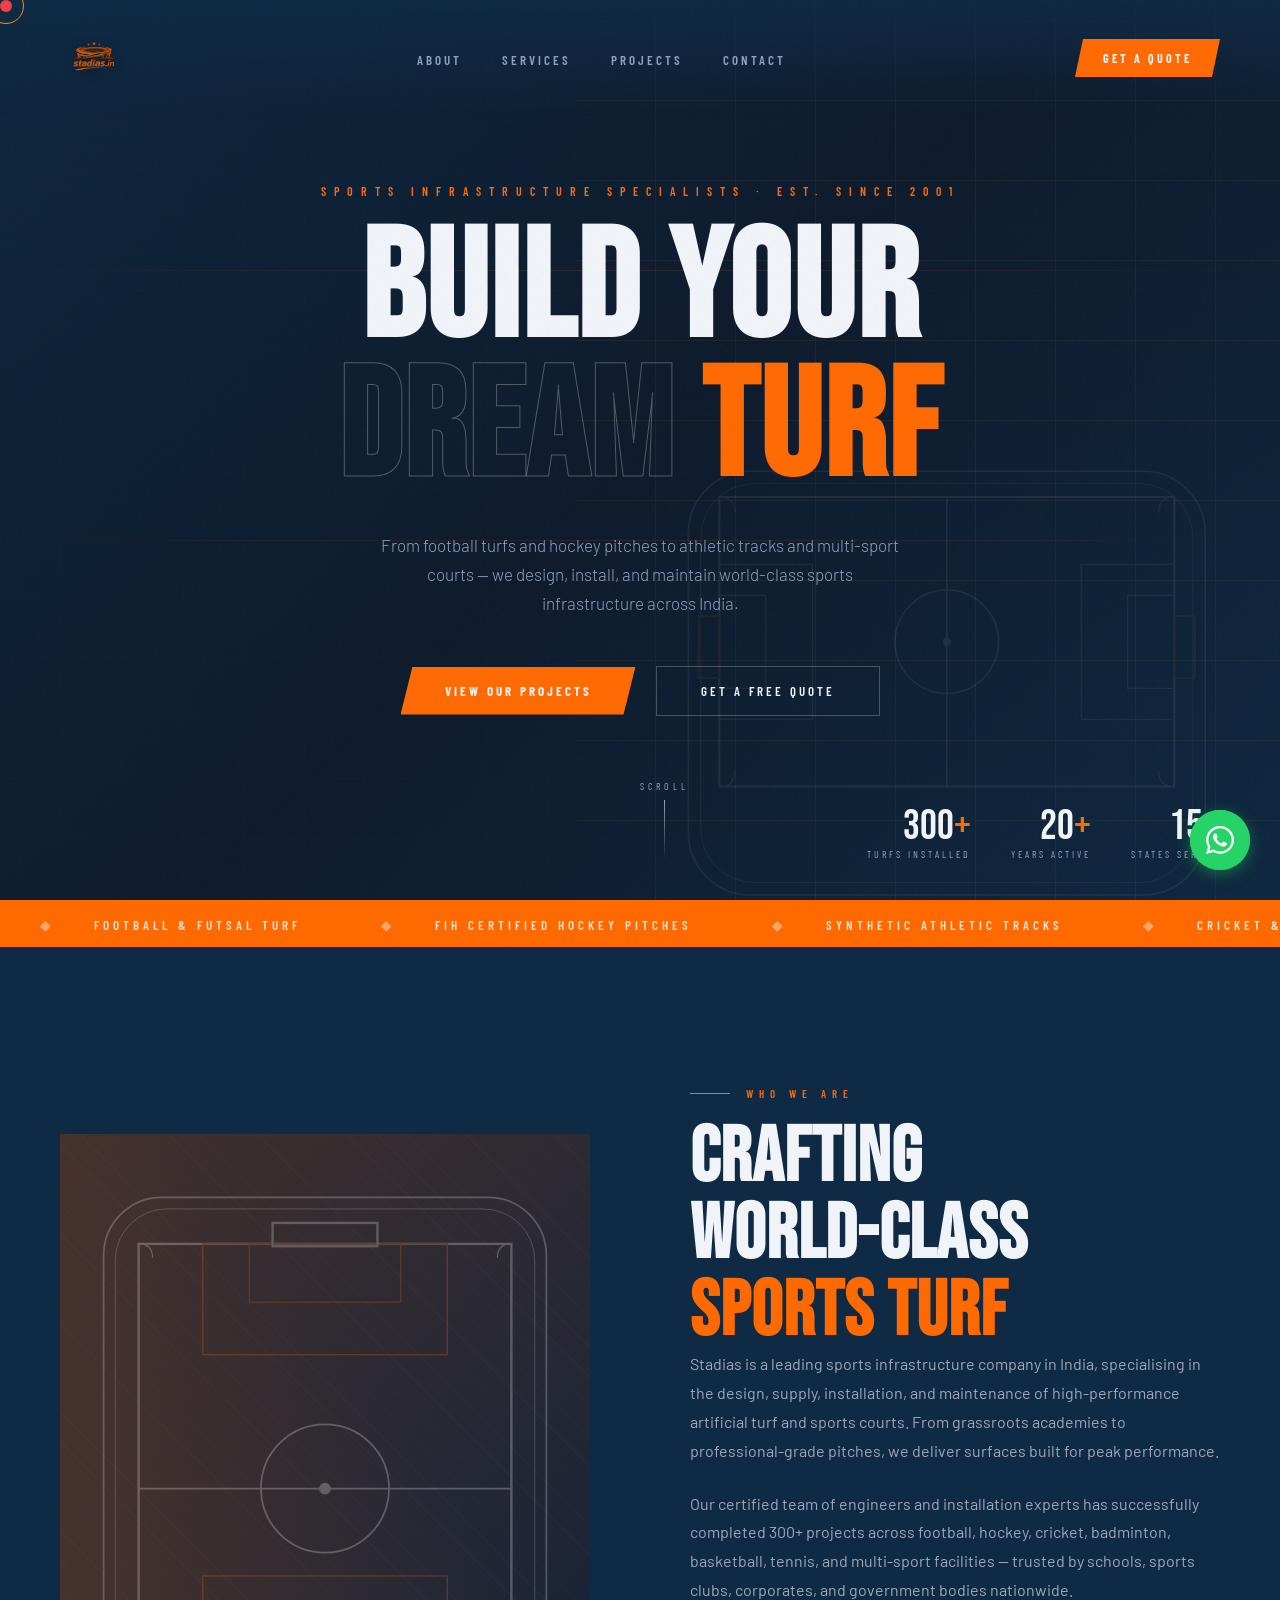
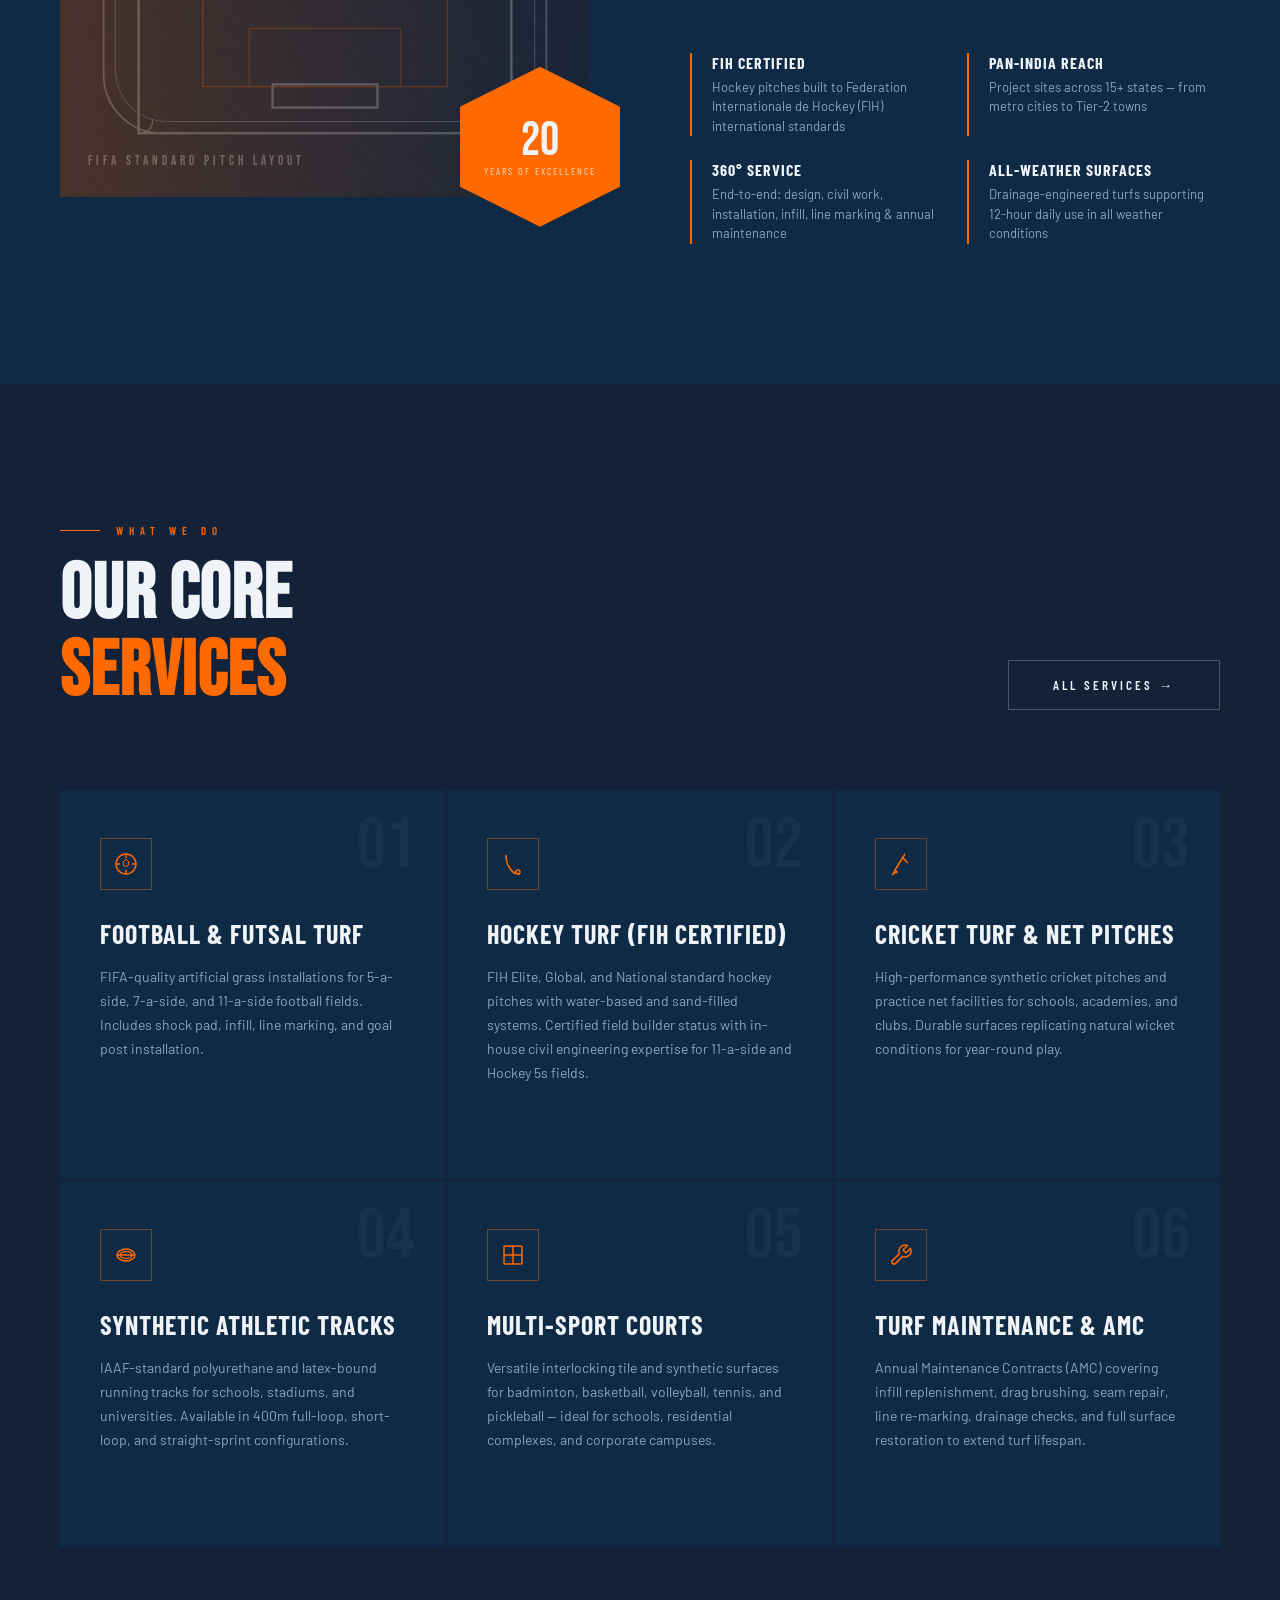
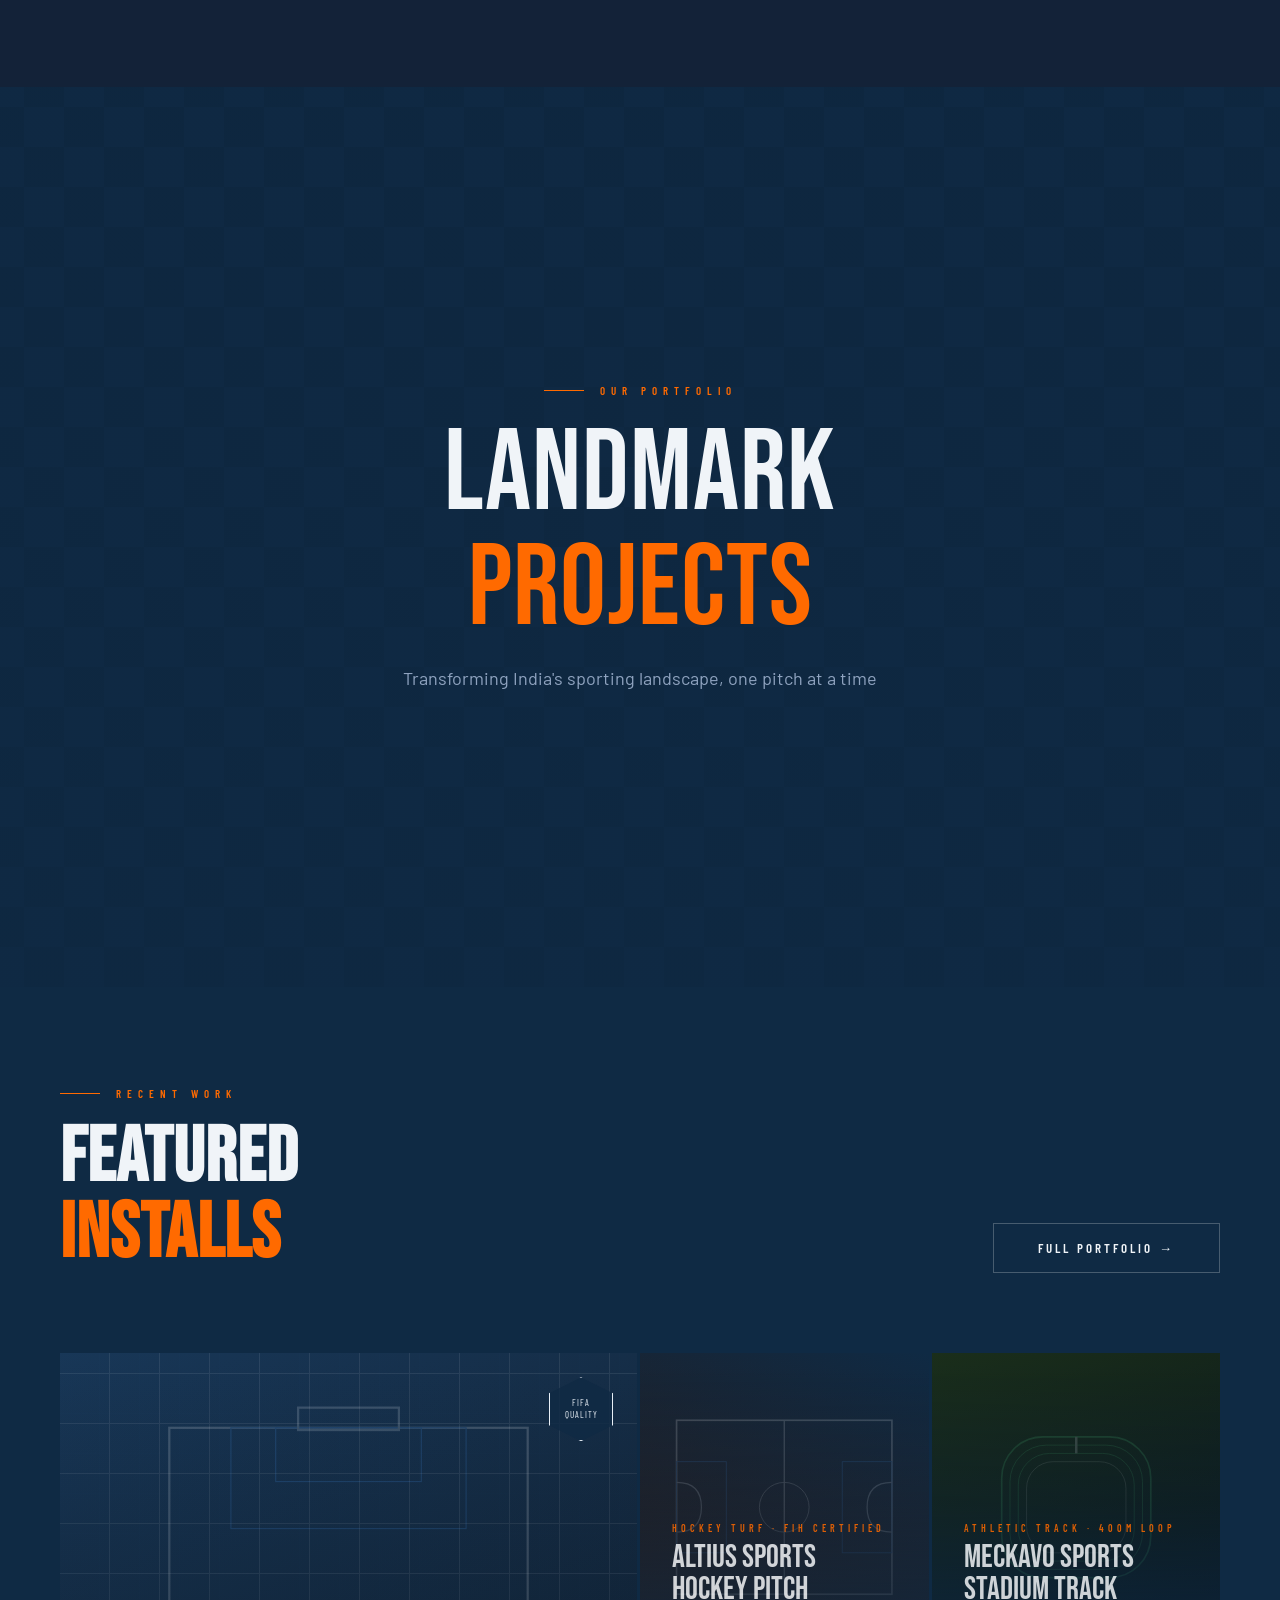
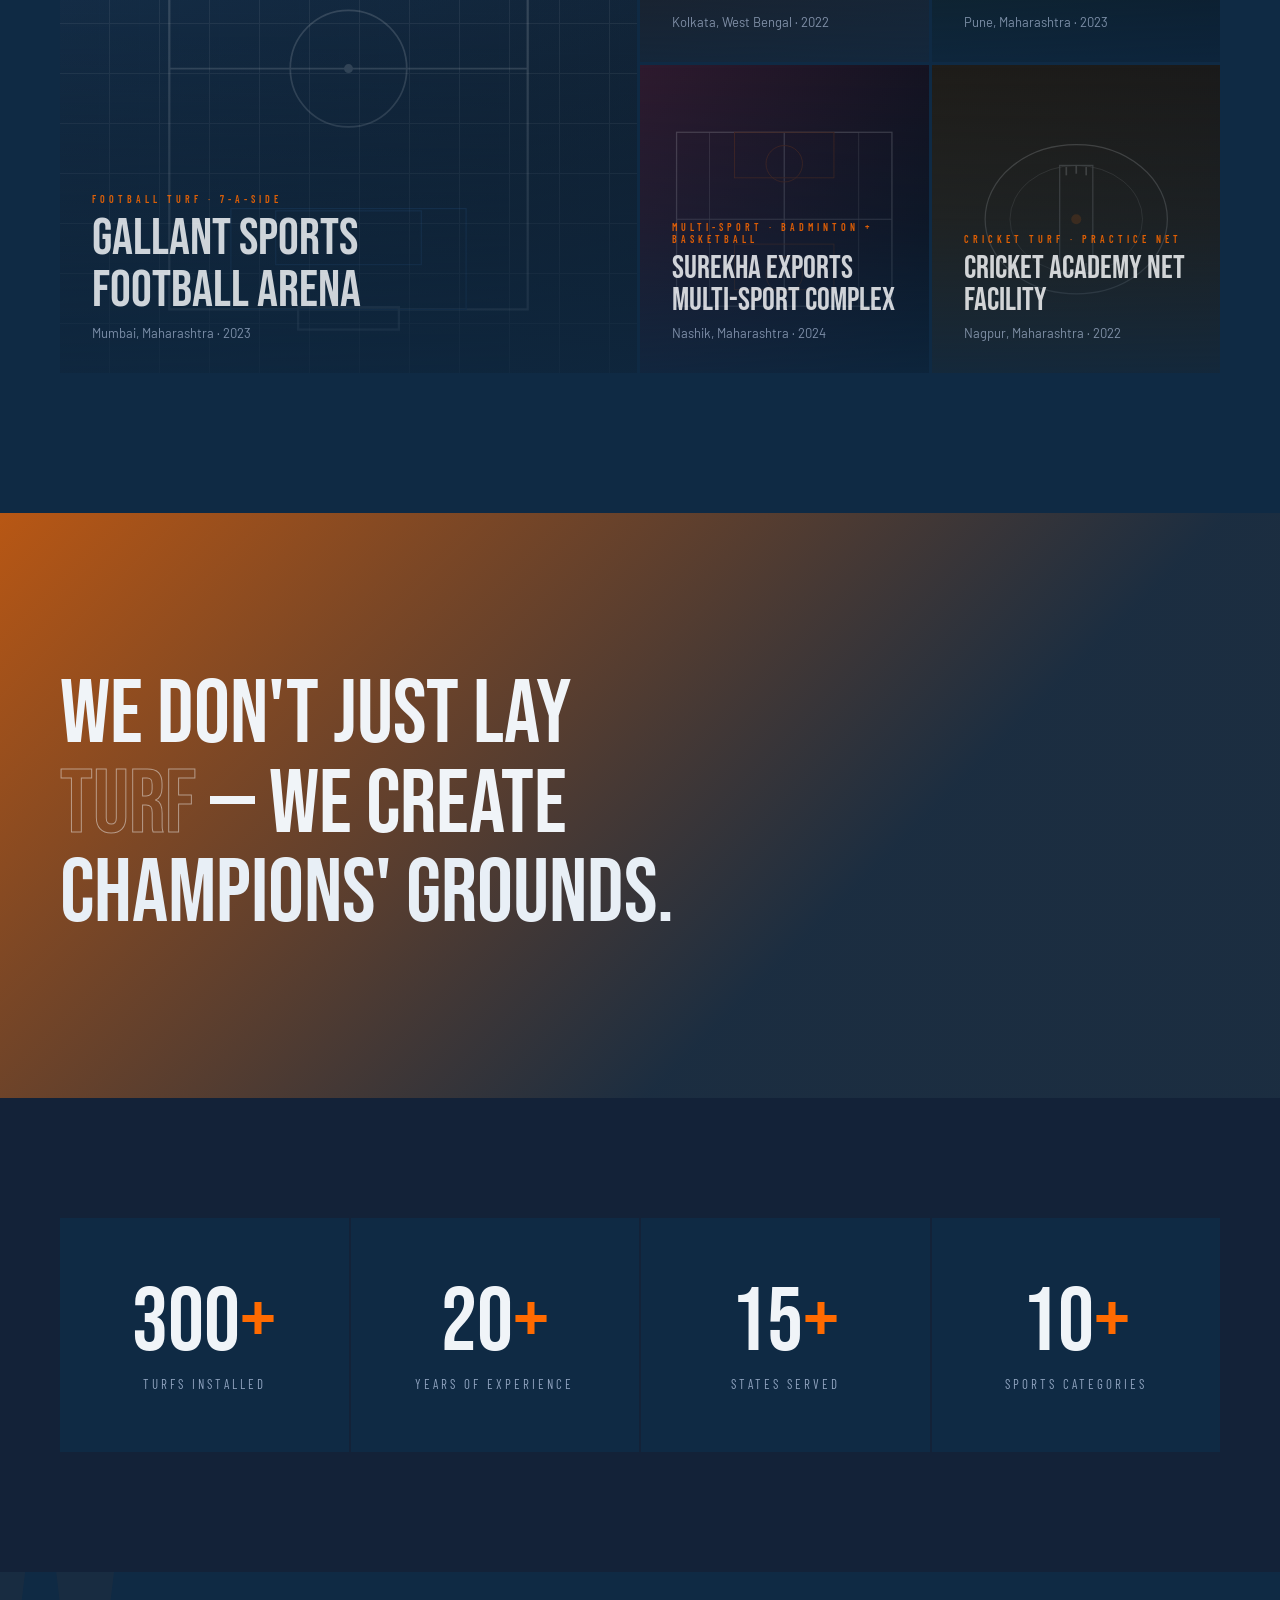
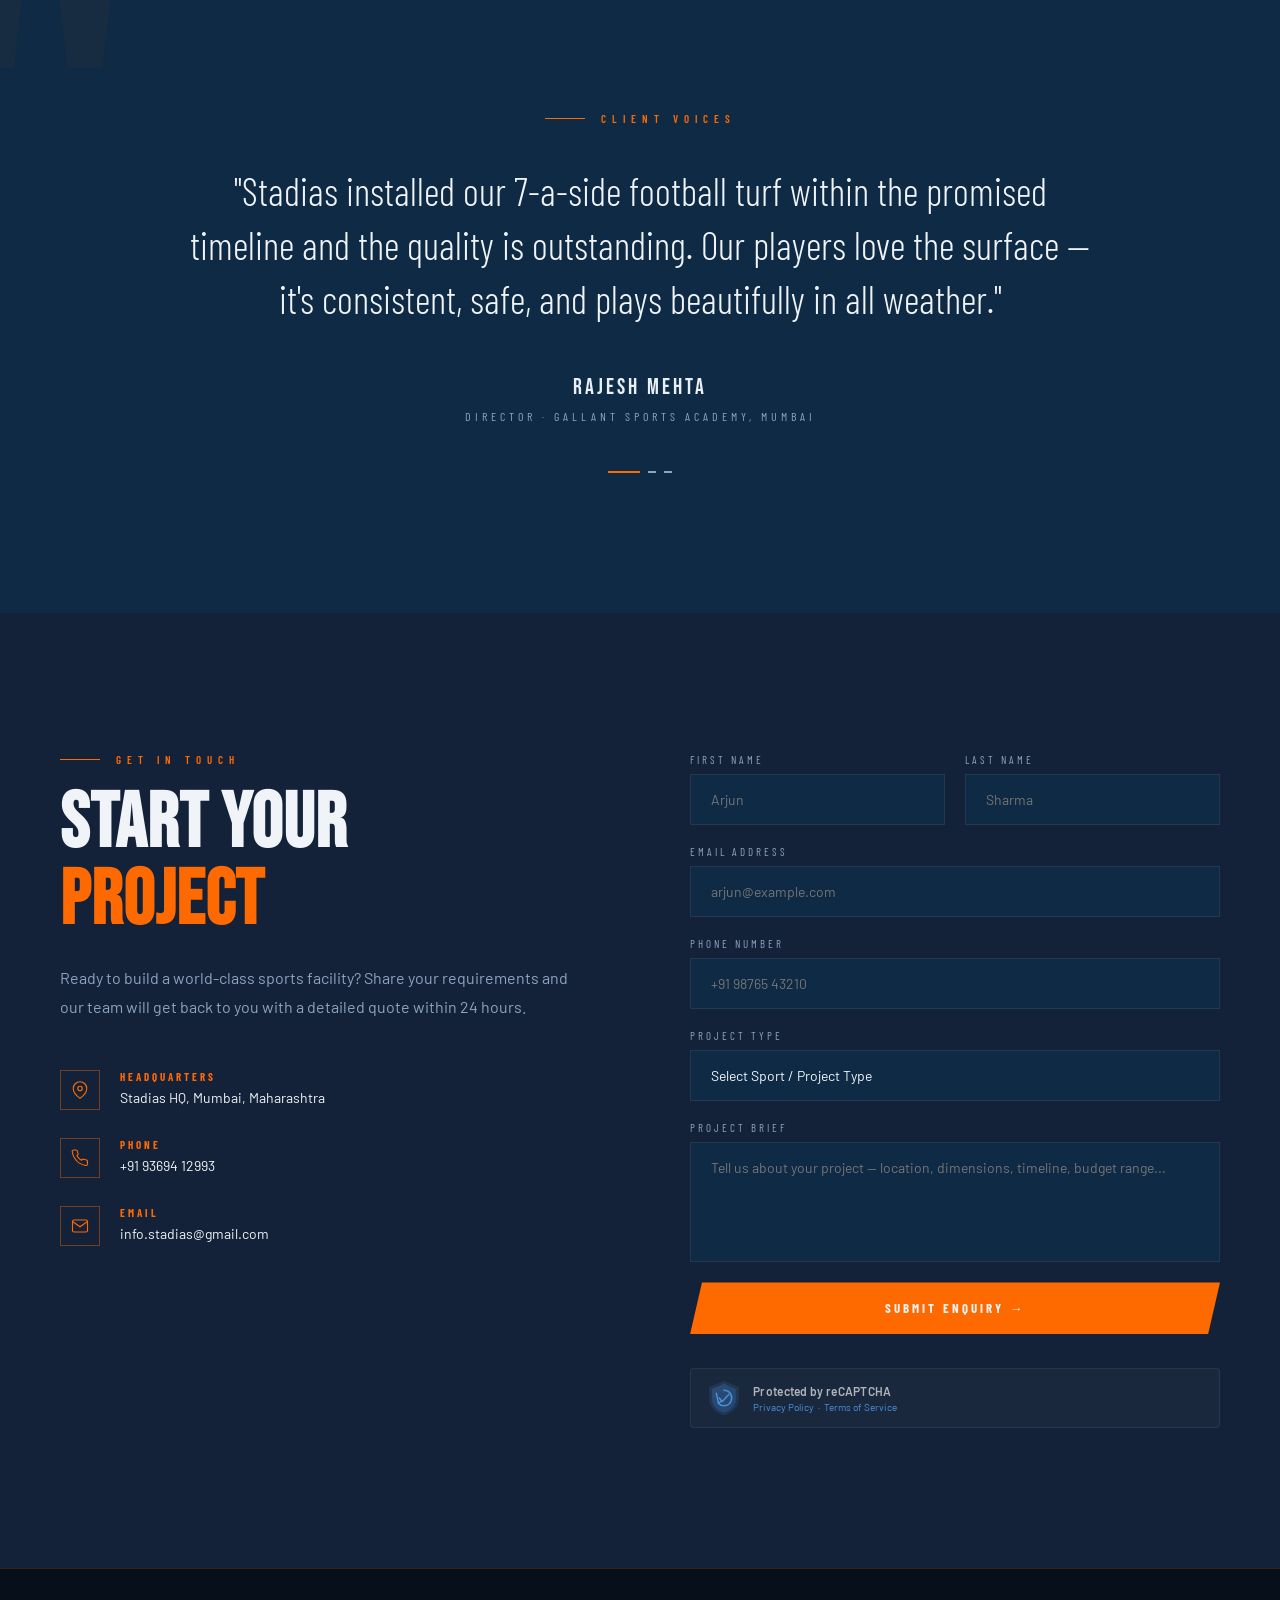
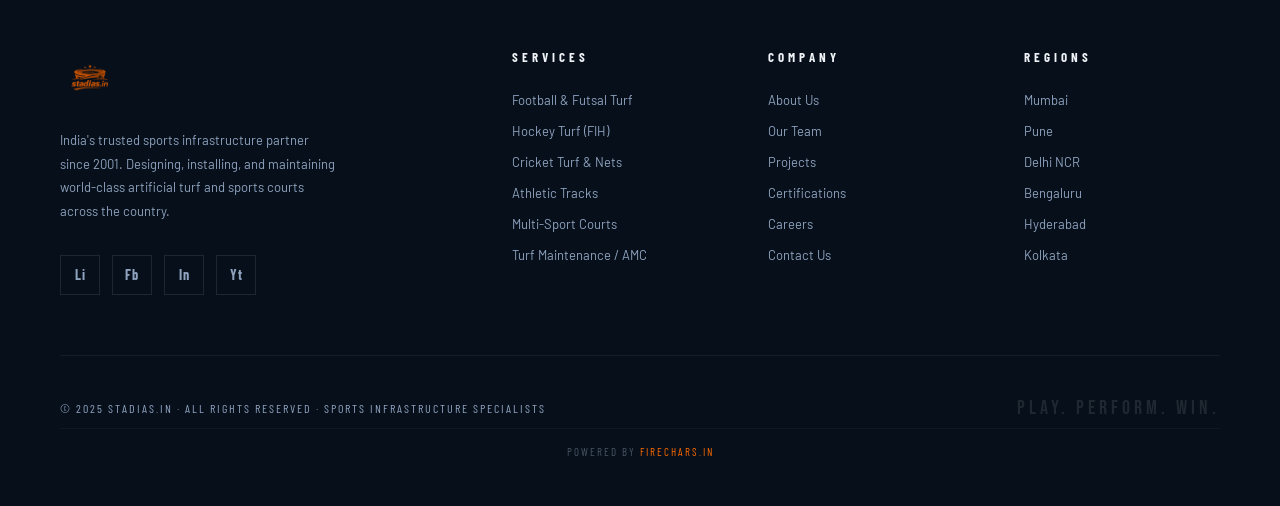
==== commit 03abc499: "Add files via upload" ====
--- a/index.html
+++ b/index.html
@@ -78,6 +78,8 @@
 <body>
   <div class="cursor" id="cursor"></div>
   <div class="cursor-ring" id="cursorRing"></div>
+
+  <!-- ═══ SECTIONS ═══ -->
 <!-- NAV -->
 <nav id="nav">
   <a href="#" class="logo-img-link">
@@ -127,16 +129,16 @@
     <rect x="390" y="95" width="90" height="150" stroke="white" stroke-width="1"/>
     <rect x="435" y="125" width="45" height="90" stroke="white" stroke-width="1"/>
     <!-- Goal posts -->
-    <rect x="20" y="145" width="20" height="60" stroke="#c0392b" stroke-width="2"/>
-    <rect x="480" y="145" width="20" height="60" stroke="#c0392b" stroke-width="2"/>
+    <rect x="20" y="145" width="20" height="60" stroke="#FF6A00" stroke-width="2"/>
+    <rect x="480" y="145" width="20" height="60" stroke="#FF6A00" stroke-width="2"/>
     <!-- Corner arcs -->
     <path d="M40 30 Q55 30 55 45" stroke="white" stroke-width="1" fill="none"/>
     <path d="M480 30 Q465 30 465 45" stroke="white" stroke-width="1" fill="none"/>
     <path d="M40 310 Q55 310 55 295" stroke="white" stroke-width="1" fill="none"/>
     <path d="M480 310 Q465 310 465 295" stroke="white" stroke-width="1" fill="none"/>
     <!-- Athletic track outline -->
-    <rect x="10" y="5" width="500" height="410" rx="60" stroke="#d4a847" stroke-width="1.5" fill="none"/>
-    <rect x="22" y="17" width="476" height="386" rx="52" stroke="#d4a847" stroke-width="0.8" fill="none"/>
+    <rect x="10" y="5" width="500" height="410" rx="60" stroke="#E8EFF6" stroke-width="1.5" fill="none"/>
+    <rect x="22" y="17" width="476" height="386" rx="52" stroke="#E8EFF6" stroke-width="0.8" fill="none"/>
   </svg>
 
   <div class="hero-content">
@@ -207,23 +209,23 @@
           <circle cx="200" cy="270" r="55" stroke="white" stroke-width="1.5"/>
           <circle cx="200" cy="270" r="5" fill="white"/>
           <!-- Top penalty box -->
-          <rect x="95" y="60" width="210" height="95" stroke="#c0392b" stroke-width="1.2"/>
-          <rect x="135" y="60" width="130" height="50" stroke="#c0392b" stroke-width="1"/>
+          <rect x="95" y="60" width="210" height="95" stroke="#FF6A00" stroke-width="1.2"/>
+          <rect x="135" y="60" width="130" height="50" stroke="#FF6A00" stroke-width="1"/>
           <!-- Bottom penalty box -->
-          <rect x="95" y="345" width="210" height="95" stroke="#c0392b" stroke-width="1.2"/>
-          <rect x="135" y="390" width="130" height="50" stroke="#c0392b" stroke-width="1"/>
+          <rect x="95" y="345" width="210" height="95" stroke="#FF6A00" stroke-width="1.2"/>
+          <rect x="135" y="390" width="130" height="50" stroke="#FF6A00" stroke-width="1"/>
           <!-- Top goal -->
-          <rect x="155" y="42" width="90" height="20" stroke="#d4a847" stroke-width="2"/>
+          <rect x="155" y="42" width="90" height="20" stroke="#E8EFF6" stroke-width="2"/>
           <!-- Bottom goal -->
-          <rect x="155" y="438" width="90" height="20" stroke="#d4a847" stroke-width="2"/>
+          <rect x="155" y="438" width="90" height="20" stroke="#E8EFF6" stroke-width="2"/>
           <!-- Corner arcs -->
           <path d="M40 60 Q52 60 52 72" stroke="white" stroke-width="1"/>
           <path d="M360 60 Q348 60 348 72" stroke="white" stroke-width="1"/>
           <path d="M40 480 Q52 480 52 468" stroke="white" stroke-width="1"/>
           <path d="M360 480 Q348 480 348 468" stroke="white" stroke-width="1"/>
           <!-- Track lanes -->
-          <rect x="10" y="20" width="380" height="460" rx="50" stroke="#d4a847" stroke-width="1.5" fill="none"/>
-          <rect x="20" y="30" width="360" height="440" rx="44" stroke="#d4a847" stroke-width="0.7" fill="none"/>
+          <rect x="10" y="20" width="380" height="460" rx="50" stroke="#E8EFF6" stroke-width="1.5" fill="none"/>
+          <rect x="20" y="30" width="360" height="440" rx="44" stroke="#E8EFF6" stroke-width="0.7" fill="none"/>
         </svg>
         <div style="position:absolute;bottom:28px;left:28px;font-family:'Bebas Neue',sans-serif;font-size:13px;letter-spacing:4px;color:rgba(255,255,255,0.3)">FIFA STANDARD PITCH LAYOUT</div>
       </div>
@@ -279,7 +281,7 @@
       <div class="service-number">01</div>
       <div class="service-icon">
         <!-- Football icon -->
-        <svg viewBox="0 0 24 24" fill="none" stroke="#c0392b" stroke-width="1.5"><circle cx="12" cy="12" r="10"/><path d="M12 2 L12 6 M12 18 L12 22 M2 12 L6 12 M18 12 L22 12"/><polygon points="12,7 15,10 14,14 10,14 9,10" stroke="#c0392b" fill="none" stroke-width="1"/></svg>
+        <svg viewBox="0 0 24 24" fill="none" stroke="#FF6A00" stroke-width="1.5"><circle cx="12" cy="12" r="10"/><path d="M12 2 L12 6 M12 18 L12 22 M2 12 L6 12 M18 12 L22 12"/><polygon points="12,7 15,10 14,14 10,14 9,10" stroke="#FF6A00" fill="none" stroke-width="1"/></svg>
       </div>
       <h3>Football &amp; Futsal Turf</h3>
       <p>FIFA-quality artificial grass installations for 5-a-side, 7-a-side, and 11-a-side football fields. Includes shock pad, infill, line marking, and goal post installation.</p>
@@ -290,7 +292,7 @@
       <div class="service-number">02</div>
       <div class="service-icon">
         <!-- Hockey stick icon -->
-        <svg viewBox="0 0 24 24" fill="none" stroke="#c0392b" stroke-width="1.5"><path d="M5 3 Q5 12 10 18 Q14 22 19 22"/><path d="M10 18 L14 22"/><circle cx="17" cy="20" r="2"/></svg>
+        <svg viewBox="0 0 24 24" fill="none" stroke="#FF6A00" stroke-width="1.5"><path d="M5 3 Q5 12 10 18 Q14 22 19 22"/><path d="M10 18 L14 22"/><circle cx="17" cy="20" r="2"/></svg>
       </div>
       <h3>Hockey Turf (FIH Certified)</h3>
       <p>FIH Elite, Global, and National standard hockey pitches with water-based and sand-filled systems. Certified field builder status with in-house civil engineering expertise for 11-a-side and Hockey 5s fields.</p>
@@ -301,7 +303,7 @@
       <div class="service-number">03</div>
       <div class="service-icon">
         <!-- Cricket bat icon -->
-        <svg viewBox="0 0 24 24" fill="none" stroke="#c0392b" stroke-width="1.5"><path d="M16 2 L6 18"/><path d="M6 18 L4 22 L8 20 Z"/><path d="M13 5 L19 11"/></svg>
+        <svg viewBox="0 0 24 24" fill="none" stroke="#FF6A00" stroke-width="1.5"><path d="M16 2 L6 18"/><path d="M6 18 L4 22 L8 20 Z"/><path d="M13 5 L19 11"/></svg>
       </div>
       <h3>Cricket Turf &amp; Net Pitches</h3>
       <p>High-performance synthetic cricket pitches and practice net facilities for schools, academies, and clubs. Durable surfaces replicating natural wicket conditions for year-round play.</p>
@@ -312,7 +314,7 @@
       <div class="service-number">04</div>
       <div class="service-icon">
         <!-- Running track icon -->
-        <svg viewBox="0 0 24 24" fill="none" stroke="#c0392b" stroke-width="1.5"><ellipse cx="12" cy="12" rx="9" ry="6"/><ellipse cx="12" cy="12" rx="6" ry="3.5"/><line x1="3" y1="12" x2="21" y2="12"/></svg>
+        <svg viewBox="0 0 24 24" fill="none" stroke="#FF6A00" stroke-width="1.5"><ellipse cx="12" cy="12" rx="9" ry="6"/><ellipse cx="12" cy="12" rx="6" ry="3.5"/><line x1="3" y1="12" x2="21" y2="12"/></svg>
       </div>
       <h3>Synthetic Athletic Tracks</h3>
       <p>IAAF-standard polyurethane and latex-bound running tracks for schools, stadiums, and universities. Available in 400m full-loop, short-loop, and straight-sprint configurations.</p>
@@ -323,7 +325,7 @@
       <div class="service-number">05</div>
       <div class="service-icon">
         <!-- Multi-sport icon -->
-        <svg viewBox="0 0 24 24" fill="none" stroke="#c0392b" stroke-width="1.5"><rect x="3" y="3" width="18" height="18" rx="1"/><line x1="12" y1="3" x2="12" y2="21"/><line x1="3" y1="12" x2="21" y2="12"/></svg>
+        <svg viewBox="0 0 24 24" fill="none" stroke="#FF6A00" stroke-width="1.5"><rect x="3" y="3" width="18" height="18" rx="1"/><line x1="12" y1="3" x2="12" y2="21"/><line x1="3" y1="12" x2="21" y2="12"/></svg>
       </div>
       <h3>Multi-Sport Courts</h3>
       <p>Versatile interlocking tile and synthetic surfaces for badminton, basketball, volleyball, tennis, and pickleball — ideal for schools, residential complexes, and corporate campuses.</p>
@@ -334,7 +336,7 @@
       <div class="service-number">06</div>
       <div class="service-icon">
         <!-- Maintenance/wrench icon -->
-        <svg viewBox="0 0 24 24" fill="none" stroke="#c0392b" stroke-width="1.5"><path d="M14.7 6.3a1 1 0 0 0 0 1.4l1.6 1.6a1 1 0 0 0 1.4 0l3.77-3.77a6 6 0 0 1-7.94 7.94l-6.91 6.91a2.12 2.12 0 0 1-3-3l6.91-6.91a6 6 0 0 1 7.94-7.94l-3.76 3.76z"/></svg>
+        <svg viewBox="0 0 24 24" fill="none" stroke="#FF6A00" stroke-width="1.5"><path d="M14.7 6.3a1 1 0 0 0 0 1.4l1.6 1.6a1 1 0 0 0 1.4 0l3.77-3.77a6 6 0 0 1-7.94 7.94l-6.91 6.91a2.12 2.12 0 0 1-3-3l6.91-6.91a6 6 0 0 1 7.94-7.94l-3.76 3.76z"/></svg>
       </div>
       <h3>Turf Maintenance &amp; AMC</h3>
       <p>Annual Maintenance Contracts (AMC) covering infill replenishment, drag brushing, seam repair, line re-marking, drainage checks, and full surface restoration to extend turf lifespan.</p>
@@ -378,8 +380,8 @@
           <rect x="135" y="40" width="130" height="48" stroke="#4a9eff" stroke-width="1"/>
           <rect x="95" y="380" width="210" height="90" stroke="#4a9eff" stroke-width="1"/>
           <rect x="135" y="382" width="130" height="48" stroke="#4a9eff" stroke-width="1"/>
-          <rect x="155" y="22" width="90" height="20" stroke="#d4a847" stroke-width="2"/>
-          <rect x="155" y="468" width="90" height="20" stroke="#d4a847" stroke-width="2"/>
+          <rect x="155" y="22" width="90" height="20" stroke="#E8EFF6" stroke-width="2"/>
+          <rect x="155" y="468" width="90" height="20" stroke="#E8EFF6" stroke-width="2"/>
         </svg>
       </div>
       <div class="project-overlay">
@@ -399,8 +401,8 @@
           <rect x="20" y="70" width="60" height="110" stroke="#4a9eff" stroke-width="1"/>
           <rect x="220" y="70" width="60" height="110" stroke="#4a9eff" stroke-width="1"/>
           <circle cx="150" cy="125" r="30" stroke="white" stroke-width="1" fill="none"/>
-          <path d="M20 95 Q50 95 50 125 Q50 155 20 155" stroke="#d4a847" stroke-width="1.5" fill="none"/>
-          <path d="M280 95 Q250 95 250 125 Q250 155 280 155" stroke="#d4a847" stroke-width="1.5" fill="none"/>
+          <path d="M20 95 Q50 95 50 125 Q50 155 20 155" stroke="#E8EFF6" stroke-width="1.5" fill="none"/>
+          <path d="M280 95 Q250 95 250 125 Q250 155 280 155" stroke="#E8EFF6" stroke-width="1.5" fill="none"/>
         </svg>
       </div>
       <div class="project-overlay">
@@ -420,7 +422,7 @@
           <rect x="80" y="60" width="140" height="130" rx="38" stroke="#4dcc7d" stroke-width="1"/>
           <rect x="90" y="70" width="120" height="110" rx="32" stroke="white" stroke-width="0.7"/>
           <!-- Finish line -->
-          <line x1="150" y1="40" x2="150" y2="60" stroke="#d4a847" stroke-width="3"/>
+          <line x1="150" y1="40" x2="150" y2="60" stroke="#E8EFF6" stroke-width="3"/>
         </svg>
       </div>
       <div class="project-overlay">
@@ -437,14 +439,14 @@
           <!-- Multi-sport court -->
           <rect x="20" y="20" width="260" height="210" stroke="white" stroke-width="1.5"/>
           <!-- Badminton lines -->
-          <line x1="150" y1="20" x2="150" y2="230" stroke="#d4a847" stroke-width="1.5"/>
-          <line x1="20" y1="125" x2="280" y2="125" stroke="#d4a847" stroke-width="1.5"/>
+          <line x1="150" y1="20" x2="150" y2="230" stroke="#E8EFF6" stroke-width="1.5"/>
+          <line x1="20" y1="125" x2="280" y2="125" stroke="#E8EFF6" stroke-width="1.5"/>
           <rect x="60" y="20" width="180" height="210" stroke="white" stroke-width="0.7"/>
           <!-- Basketball key -->
-          <rect x="90" y="20" width="120" height="55" stroke="#c0392b" stroke-width="1"/>
-          <rect x="90" y="155" width="120" height="55" stroke="#c0392b" stroke-width="1"/>
-          <circle cx="150" cy="58" r="22" stroke="#c0392b" stroke-width="1" fill="none"/>
-          <circle cx="150" cy="192" r="22" stroke="#c0392b" stroke-width="1" fill="none"/>
+          <rect x="90" y="20" width="120" height="55" stroke="#FF6A00" stroke-width="1"/>
+          <rect x="90" y="155" width="120" height="55" stroke="#FF6A00" stroke-width="1"/>
+          <circle cx="150" cy="58" r="22" stroke="#FF6A00" stroke-width="1" fill="none"/>
+          <circle cx="150" cy="192" r="22" stroke="#FF6A00" stroke-width="1" fill="none"/>
         </svg>
       </div>
       <div class="project-overlay">
@@ -462,7 +464,7 @@
           <ellipse cx="150" cy="125" rx="110" ry="90" stroke="white" stroke-width="1.5"/>
           <ellipse cx="150" cy="125" rx="80" ry="65" stroke="white" stroke-width="0.7"/>
           <!-- Pitch strip -->
-          <rect x="130" y="60" width="40" height="130" stroke="#d4a847" stroke-width="1.5"/>
+          <rect x="130" y="60" width="40" height="130" stroke="#E8EFF6" stroke-width="1.5"/>
           <!-- Wickets -->
           <line x1="138" y1="62" x2="138" y2="72" stroke="white" stroke-width="2"/>
           <line x1="150" y1="60" x2="150" y2="70" stroke="white" stroke-width="2"/>
@@ -471,7 +473,7 @@
           <line x1="150" y1="180" x2="150" y2="190" stroke="white" stroke-width="2"/>
           <line x1="162" y1="178" x2="162" y2="188" stroke="white" stroke-width="2"/>
           <!-- Boundary rope indicators -->
-          <circle cx="150" cy="125" r="6" fill="#c0392b"/>
+          <circle cx="150" cy="125" r="6" fill="#FF6A00"/>
         </svg>
       </div>
       <div class="project-overlay">
@@ -544,7 +546,7 @@
 
       <div class="contact-detail reveal reveal-delay-2">
         <div class="contact-detail-icon">
-          <svg width="18" height="18" viewBox="0 0 24 24" fill="none" stroke="#c0392b" stroke-width="1.5"><path d="M21 10c0 7-9 13-9 13s-9-6-9-13a9 9 0 0 1 18 0z"/><circle cx="12" cy="10" r="3"/></svg>
+          <svg width="18" height="18" viewBox="0 0 24 24" fill="none" stroke="#FF6A00" stroke-width="1.5"><path d="M21 10c0 7-9 13-9 13s-9-6-9-13a9 9 0 0 1 18 0z"/><circle cx="12" cy="10" r="3"/></svg>
         </div>
         <div class="contact-detail-text">
           <strong>Headquarters</strong>
@@ -553,7 +555,7 @@
       </div>
       <div class="contact-detail reveal reveal-delay-3">
         <div class="contact-detail-icon">
-          <svg width="18" height="18" viewBox="0 0 24 24" fill="none" stroke="#c0392b" stroke-width="1.5"><path d="M22 16.92v3a2 2 0 0 1-2.18 2 19.79 19.79 0 0 1-8.63-3.07A19.5 19.5 0 0 1 4.69 12a19.79 19.79 0 0 1-3.07-8.67A2 2 0 0 1 3.6 1.27h3a2 2 0 0 1 2 1.72c.127.96.361 1.903.7 2.81a2 2 0 0 1-.45 2.11L7.91 8.91a16 16 0 0 0 6.06 6.06l.96-.95a2 2 0 0 1 2.11-.45c.907.339 1.85.573 2.81.7A2 2 0 0 1 21.73 16.92z"/></svg>
+          <svg width="18" height="18" viewBox="0 0 24 24" fill="none" stroke="#FF6A00" stroke-width="1.5"><path d="M22 16.92v3a2 2 0 0 1-2.18 2 19.79 19.79 0 0 1-8.63-3.07A19.5 19.5 0 0 1 4.69 12a19.79 19.79 0 0 1-3.07-8.67A2 2 0 0 1 3.6 1.27h3a2 2 0 0 1 2 1.72c.127.96.361 1.903.7 2.81a2 2 0 0 1-.45 2.11L7.91 8.91a16 16 0 0 0 6.06 6.06l.96-.95a2 2 0 0 1 2.11-.45c.907.339 1.85.573 2.81.7A2 2 0 0 1 21.73 16.92z"/></svg>
         </div>
         <div class="contact-detail-text">
           <strong>Phone</strong>
@@ -562,7 +564,7 @@
       </div>
       <div class="contact-detail reveal reveal-delay-4">
         <div class="contact-detail-icon">
-          <svg width="18" height="18" viewBox="0 0 24 24" fill="none" stroke="#c0392b" stroke-width="1.5"><path d="M4 4h16c1.1 0 2 .9 2 2v12c0 1.1-.9 2-2 2H4c-1.1 0-2-.9-2-2V6c0-1.1.9-2 2-2z"/><polyline points="22,6 12,13 2,6"/></svg>
+          <svg width="18" height="18" viewBox="0 0 24 24" fill="none" stroke="#FF6A00" stroke-width="1.5"><path d="M4 4h16c1.1 0 2 .9 2 2v12c0 1.1-.9 2-2 2H4c-1.1 0-2-.9-2-2V6c0-1.1.9-2 2-2z"/><polyline points="22,6 12,13 2,6"/></svg>
         </div>
         <div class="contact-detail-text">
           <strong>Email</strong>
@@ -610,7 +612,7 @@
         <textarea id="f-brief" class="form-textarea" placeholder="Tell us about your project — location, dimensions, timeline, budget range..."></textarea>
       </div>
       <button class="btn-primary" id="submitEnquiryBtn" onclick="openGmailEnquiry(event)" style="width:100%;text-align:center;display:block;padding:18px">Submit Enquiry &rarr;</button>
-      <p id="form-error" style="display:none;margin-top:12px;font-family:'Barlow Condensed',sans-serif;font-size:13px;letter-spacing:1px;color:#e74c3c;text-align:center"></p>
+      <p id="form-error" style="display:none;margin-top:12px;font-family:'Barlow Condensed',sans-serif;font-size:13px;letter-spacing:1px;color:#FF5500;text-align:center"></p>
       <p class="recaptcha-notice">
         <svg class="rc-logo" xmlns="http://www.w3.org/2000/svg" viewBox="0 0 64 64">
           <defs><linearGradient id="rcg1" x1="0%" y1="0%" x2="100%" y2="100%"><stop offset="0%" style="stop-color:#4A90D9"/><stop offset="100%" style="stop-color:#357ABD"/></linearGradient></defs>
@@ -683,7 +685,7 @@
   </div>
   <div style="text-align:center;padding:16px 0 8px;border-top:1px solid rgba(255,255,255,0.04);margin-top:8px;">
     <p style="font-family:'Barlow Condensed',sans-serif;font-size:11px;letter-spacing:2px;color:rgba(141,153,174,0.5);">
-      POWERED BY <a href="https://firechars.in" target="_blank" rel="noopener" style="color:var(--rust);text-decoration:none;letter-spacing:2px;transition:color 0.2s;" onmouseover="this.style.color='#e74c3c'" onmouseout="this.style.color='var(--rust)'">FIRECHARS.IN</a>
+      POWERED BY <a href="https://firechars.in" target="_blank" rel="noopener" style="color:var(--rust);text-decoration:none;letter-spacing:2px;transition:color 0.2s;" onmouseover="this.style.color='#FF5500'" onmouseout="this.style.color='var(--rust)'">FIRECHARS.IN</a>
     </p>
   </div>
 </footer>
@@ -694,6 +696,7 @@
     <svg xmlns="http://www.w3.org/2000/svg" viewBox="0 0 448 512"><path d="M380.9 97.1C339 55.1 283.2 32 223.9 32c-122.4 0-222 99.6-222 222 0 39.1 10.2 77.3 29.6 111L0 480l117.7-30.9c32.4 17.7 68.9 27 106.1 27h.1c122.3 0 224.1-99.6 224.1-222 0-59.3-25.2-115-67.1-157zm-157 341.6c-33.2 0-65.7-8.9-94-25.7l-6.7-4-69.8 18.3L72 359.2l-4.4-7c-18.5-29.4-28.2-63.3-28.2-98.2 0-101.7 82.8-184.5 184.6-184.5 49.3 0 95.6 19.2 130.4 54.1 34.8 34.9 56.2 81.2 56.1 130.5 0 101.8-84.9 184.6-186.6 184.6zm101.2-138.2c-5.5-2.8-32.8-16.2-37.9-18-5.1-1.9-8.8-2.8-12.5 2.8-3.7 5.6-14.3 18-17.6 21.8-3.2 3.7-6.5 4.2-12 1.4-32.6-16.3-54-29.1-75.5-66-5.7-9.8 5.7-9.1 16.3-30.3 1.8-3.7.9-6.9-.5-9.7-1.4-2.8-12.5-30.1-17.1-41.2-4.5-10.8-9.1-9.3-12.5-9.5-3.2-.2-6.9-.2-10.6-.2-3.7 0-9.7 1.4-14.8 6.9-5.1 5.6-19.4 19-19.4 46.3 0 27.3 19.9 53.7 22.6 57.4 2.8 3.7 39.1 59.7 94.8 83.8 35.2 15.2 49 16.5 66.6 13.9 10.7-1.6 32.8-13.4 37.4-26.4 4.6-13 4.6-24.1 3.2-26.4-1.3-2.5-5-3.9-10.5-6.6z"/></svg>
   </a>
 </div>
+
 
   <script src="js/cursor.js"></script>
   <script src="js/nav.js"></script>
--- a/css/base.css
+++ b/css/base.css
@@ -4,13 +4,13 @@
  */
 
 :root {
-  --steel: #1a1f2e;
-  --concrete: #2c2f3a;
-  --rust: #c0392b;
-  --amber: #e67e22;
-  --iron: #8d99ae;
-  --white: #f0f0f0;
-  --gold: #d4a847;
+  --steel: #0F2A44;
+  --concrete: #132238;
+  --rust: #FF6A00;
+  --amber: #FF8C00;
+  --iron: #8FA3BF;
+  --white: #F0F4F8;
+  --gold: #E8EFF6;
 }
 
 * { margin: 0; padding: 0; box-sizing: border-box; }
@@ -95,7 +95,7 @@
   text-decoration: none;
   display: inline-block;
 }
-.btn-primary:hover { background: #e74c3c; transform: translateY(-2px); }
+.btn-primary:hover { background: #FF5500; transform: translateY(-2px); }
 .btn-ghost {
   font-family: 'Barlow Condensed', sans-serif;
   font-size: 13px; font-weight: 600;
--- a/css/components.css
+++ b/css/components.css
@@ -9,12 +9,12 @@
   z-index: 500;
   padding: 24px 60px;
   display: flex; align-items: center; justify-content: space-between;
-  background: linear-gradient(to bottom, rgba(26,31,46,0.95) 0%, transparent 100%);
+  background: linear-gradient(to bottom, rgba(15,42,68,0.95) 0%, transparent 100%);
   transition: background 0.3s;
 }
 nav.scrolled {
-  background: rgba(26,31,46,0.98);
-  border-bottom: 1px solid rgba(192,57,43,0.3);
+  background: rgba(15,42,68,0.98);
+  border-bottom: 1px solid rgba(255,106,0,0.3);
   backdrop-filter: blur(10px);
 }
 .logo {
@@ -181,7 +181,7 @@
 }
 .nav-logo-img:hover {
   transform: scale(1.04);
-  filter: brightness(1.15) drop-shadow(0 2px 10px rgba(192,57,43,0.5));
+  filter: brightness(1.15) drop-shadow(0 2px 10px rgba(255,106,0,0.5));
 }
 
 /* Smaller on scroll */
--- a/css/sections.css
+++ b/css/sections.css
@@ -11,14 +11,14 @@
 .hero-bg {
   position: absolute; inset: 0;
   background:
-    linear-gradient(135deg, rgba(26,31,46,0.85) 0%, rgba(44,47,58,0.6) 50%, rgba(26,31,46,0.9) 100%),
+    linear-gradient(135deg, rgba(15,42,68,0.85) 0%, rgba(19,34,56,0.6) 50%, rgba(15,42,68,0.9) 100%),
     repeating-linear-gradient(0deg, transparent, transparent 60px, rgba(255,255,255,0.015) 60px, rgba(255,255,255,0.015) 61px),
     repeating-linear-gradient(90deg, transparent, transparent 60px, rgba(255,255,255,0.015) 60px, rgba(255,255,255,0.015) 61px);
-  background-color: #0d1117;
+  background-color: #060F1A;
   will-change: transform;
 }
 .hero-beam {
-  position: absolute; background: linear-gradient(90deg, transparent, rgba(192,57,43,0.15), transparent);
+  position: absolute; background: linear-gradient(90deg, transparent, rgba(255,106,0,0.15), transparent);
   height: 1px; width: 100%; animation: beamSweep 4s ease-in-out infinite;
 }
 .hero-beam:nth-child(1) { top: 30%; animation-delay: 0s; }
@@ -70,7 +70,7 @@
 .about-visual { position: relative; }
 .about-img-main {
   width: 100%; aspect-ratio: 4/5;
-  background: linear-gradient(135deg, rgba(192,57,43,0.2), transparent),
+  background: linear-gradient(135deg, rgba(255,106,0,0.2), transparent),
     repeating-linear-gradient(45deg, transparent, transparent 20px, rgba(255,255,255,0.02) 20px, rgba(255,255,255,0.02) 21px);
   background-color: var(--concrete); position: relative; overflow: hidden;
 }
@@ -107,8 +107,8 @@
 .service-card:hover::before { width: 100%; }
 .service-card:hover { transform: translateY(-4px); }
 .service-number { font-family: 'Bebas Neue', sans-serif; font-size: 72px; color: rgba(255,255,255,0.04); line-height: 1; position: absolute; top: 20px; right: 30px; transition: color 0.3s; }
-.service-card:hover .service-number { color: rgba(192,57,43,0.12); }
-.service-icon { width: 52px; height: 52px; border: 1px solid rgba(192,57,43,0.4); display: flex; align-items: center; justify-content: center; margin-bottom: 28px; transition: border-color 0.3s; }
+.service-card:hover .service-number { color: rgba(255,106,0,0.12); }
+.service-icon { width: 52px; height: 52px; border: 1px solid rgba(255,106,0,0.4); display: flex; align-items: center; justify-content: center; margin-bottom: 28px; transition: border-color 0.3s; }
 .service-card:hover .service-icon { border-color: var(--rust); }
 .service-icon svg { width: 24px; height: 24px; }
 .service-card h3 { font-family: 'Barlow Condensed', sans-serif; font-size: 26px; font-weight: 700; letter-spacing: 1px; text-transform: uppercase; margin-bottom: 16px; color: var(--white); transition: color 0.3s; }
@@ -120,14 +120,14 @@
 
 /* ─── PARALLAX DIVIDERS ─── */
 .projects-parallax { height: 100vh; position: relative; display: flex; align-items: center; justify-content: center; overflow: hidden; }
-.parallax-bg { position: absolute; inset: -20%; background: linear-gradient(rgba(26,31,46,0.7), rgba(26,31,46,0.85)), repeating-conic-gradient(#1e2330 0% 25%, #232840 0% 50%) 0 0 / 80px 80px; will-change: transform; }
+.parallax-bg { position: absolute; inset: -20%; background: linear-gradient(rgba(15,42,68,0.7), rgba(15,42,68,0.85)), repeating-conic-gradient(#0B1E33 0% 25%, #0F2540 0% 50%) 0 0 / 80px 80px; will-change: transform; }
 .parallax-content { position: relative; z-index: 2; text-align: center; }
 .parallax-content p { font-size: 18px; color: var(--iron); margin-top: 20px; }
 .parallax-banner { height: 65vh; position: relative; display: flex; align-items: center; overflow: hidden; }
 .parallax-banner-bg {
   position: absolute; inset: -30%;
-  background: linear-gradient(135deg, rgba(192,57,43,0.85) 0%, rgba(26,31,46,0.95) 60%), repeating-linear-gradient(135deg, transparent, transparent 30px, rgba(255,255,255,0.02) 30px, rgba(255,255,255,0.02) 31px);
-  background-color: #c0392b; will-change: transform;
+  background: linear-gradient(135deg, rgba(255,106,0,0.85) 0%, rgba(15,42,68,0.95) 60%), repeating-linear-gradient(135deg, transparent, transparent 30px, rgba(255,255,255,0.02) 30px, rgba(255,255,255,0.02) 31px);
+  background-color: #FF6A00; will-change: transform;
 }
 .parallax-banner-content { position: relative; z-index: 2; padding: 0 60px; max-width: 1300px; margin: 0 auto; width: 100%; }
 .banner-quote { font-family: 'Bebas Neue', sans-serif; font-size: clamp(50px, 7vw, 100px); line-height: 1; max-width: 800px; }
@@ -143,25 +143,25 @@
 .project-card:first-child .project-img { min-height: 620px; }
 .project-card:hover .project-img { transform: scale(1.04); }
 .project-img.p1 { background: linear-gradient(160deg, rgba(26,58,92,0.8) 0%, rgba(13,17,23,0.9) 100%), repeating-linear-gradient(0deg, transparent, transparent 39px, rgba(30,120,200,0.05) 39px, rgba(30,120,200,0.05) 40px), repeating-linear-gradient(90deg, transparent, transparent 39px, rgba(30,120,200,0.05) 39px, rgba(30,120,200,0.05) 40px); }
-.project-img.p2 { background: linear-gradient(200deg, #1a1f2e 0%, #2c1810 100%); }
-.project-img.p3 { background: linear-gradient(160deg, #1a2e1a 0%, #0d1117 100%); }
-.project-img.p4 { background: linear-gradient(120deg, #2e1a2e 0%, #0d1117 100%); }
+.project-img.p2 { background: linear-gradient(200deg, #0F2A44 0%, #2c1810 100%); }
+.project-img.p3 { background: linear-gradient(160deg, #1a2e1a 0%, #060F1A 100%); }
+.project-img.p4 { background: linear-gradient(120deg, #2e1a2e 0%, #060F1A 100%); }
 .project-img.p5 { background: linear-gradient(200deg, #1a1a1a 0%, #2c2416 100%); }
 .project-img::before { content: ''; position: absolute; inset: 0; opacity: 0.08; }
 .project-img.p1::before { background-image: repeating-linear-gradient(0deg, transparent, transparent 49px, rgba(255,255,255,1) 49px, rgba(255,255,255,1) 50px), repeating-linear-gradient(90deg, transparent, transparent 49px, rgba(255,255,255,1) 49px, rgba(255,255,255,1) 50px); }
-.project-overlay { position: absolute; inset: 0; background: linear-gradient(to top, rgba(26,31,46,0.95) 0%, rgba(26,31,46,0.3) 50%, transparent 100%); display: flex; flex-direction: column; justify-content: flex-end; padding: 32px; opacity: 0.85; transition: opacity 0.3s; }
+.project-overlay { position: absolute; inset: 0; background: linear-gradient(to top, rgba(15,42,68,0.95) 0%, rgba(15,42,68,0.3) 50%, transparent 100%); display: flex; flex-direction: column; justify-content: flex-end; padding: 32px; opacity: 0.85; transition: opacity 0.3s; }
 .project-card:hover .project-overlay { opacity: 1; }
 .project-tag { font-family: 'Barlow Condensed', sans-serif; font-size: 10px; font-weight: 600; letter-spacing: 4px; text-transform: uppercase; color: var(--rust); margin-bottom: 8px; }
 .project-name { font-family: 'Bebas Neue', sans-serif; font-size: 32px; line-height: 1; color: var(--white); margin-bottom: 8px; }
 .project-card:first-child .project-name { font-size: 52px; }
 .project-loc { font-size: 13px; color: var(--iron); }
-.project-badge { position: absolute; top: 24px; right: 24px; width: 64px; height: 64px; border: 1px solid var(--gold); display: flex; align-items: center; justify-content: center; font-family: 'Barlow Condensed', sans-serif; font-size: 9px; letter-spacing: 1px; text-transform: uppercase; color: var(--gold); text-align: center; line-height: 1.3; clip-path: polygon(50% 0%, 100% 25%, 100% 75%, 50% 100%, 0% 75%, 0% 25%); background: rgba(26,31,46,0.8); }
+.project-badge { position: absolute; top: 24px; right: 24px; width: 64px; height: 64px; border: 1px solid var(--gold); display: flex; align-items: center; justify-content: center; font-family: 'Barlow Condensed', sans-serif; font-size: 9px; letter-spacing: 1px; text-transform: uppercase; color: var(--gold); text-align: center; line-height: 1.3; clip-path: polygon(50% 0%, 100% 25%, 100% 75%, 50% 100%, 0% 75%, 0% 25%); background: rgba(15,42,68,0.8); }
 
 /* ─── STATS ─── */
 .stats { padding: 120px 60px; background: var(--concrete); }
 .stats-inner { max-width: 1300px; margin: 0 auto; display: grid; grid-template-columns: repeat(4, 1fr); gap: 2px; }
 .stat-card { background: var(--steel); padding: 60px 40px; text-align: center; position: relative; overflow: hidden; transition: background 0.3s; }
-.stat-card:hover { background: #1f2435; }
+.stat-card:hover { background: #0E2340; }
 .stat-card::after { content: ''; position: absolute; top: 0; left: 50%; transform: translateX(-50%); width: 1px; height: 0; background: var(--rust); transition: height 0.4s ease; }
 .stat-card:hover::after { height: 60px; }
 .big-num { font-family: 'Bebas Neue', sans-serif; font-size: 90px; line-height: 1; color: var(--white); }
@@ -170,7 +170,7 @@
 
 /* ─── TESTIMONIAL ─── */
 .testimonial { padding: 140px 60px; background: var(--steel); position: relative; overflow: hidden; }
-.testimonial::before { content: '"'; position: absolute; font-family: 'Bebas Neue', sans-serif; font-size: 600px; color: rgba(192,57,43,0.04); top: -100px; left: -60px; line-height: 1; pointer-events: none; }
+.testimonial::before { content: '"'; position: absolute; font-family: 'Bebas Neue', sans-serif; font-size: 600px; color: rgba(255,106,0,0.04); top: -100px; left: -60px; line-height: 1; pointer-events: none; }
 .testimonial-inner { max-width: 900px; margin: 0 auto; text-align: center; position: relative; z-index: 2; }
 .testimonial-text { font-family: 'Barlow Condensed', sans-serif; font-size: clamp(26px, 3vw, 40px); font-weight: 300; line-height: 1.4; color: var(--white); margin-bottom: 48px; }
 .testimonial-author { display: flex; flex-direction: column; align-items: center; gap: 8px; }
@@ -185,7 +185,7 @@
 .contact-grid { display: grid; grid-template-columns: 1fr 1fr; gap: 100px; align-items: start; max-width: 1300px; margin: 0 auto; }
 .contact-info p { font-size: 16px; line-height: 1.8; color: var(--iron); margin: 24px 0 48px; }
 .contact-detail { display: flex; align-items: flex-start; gap: 20px; margin-bottom: 28px; }
-.contact-detail-icon { width: 40px; height: 40px; border: 1px solid rgba(192,57,43,0.4); display: flex; align-items: center; justify-content: center; flex-shrink: 0; }
+.contact-detail-icon { width: 40px; height: 40px; border: 1px solid rgba(255,106,0,0.4); display: flex; align-items: center; justify-content: center; flex-shrink: 0; }
 .contact-detail-text strong { display: block; font-family: 'Barlow Condensed', sans-serif; font-size: 11px; letter-spacing: 3px; text-transform: uppercase; color: var(--rust); margin-bottom: 4px; }
 .contact-detail-text span { font-size: 14px; color: var(--white); }
 .contact-form { display: flex; flex-direction: column; gap: 20px; }
@@ -198,7 +198,7 @@
 .form-select option { background: var(--steel); }
 
 /* ─── FOOTER ─── */
-footer { background: #0d1117; padding: 80px 60px 40px; border-top: 1px solid rgba(192,57,43,0.2); }
+footer { background: #060F1A; padding: 80px 60px 40px; border-top: 1px solid rgba(255,106,0,0.2); }
 .footer-top { display: grid; grid-template-columns: 2fr 1fr 1fr 1fr; gap: 60px; max-width: 1300px; margin: 0 auto 60px; }
 .footer-brand p { font-size: 13px; line-height: 1.8; color: var(--iron); margin: 20px 0 32px; max-width: 280px; }
 .social-links { display: flex; gap: 12px; }
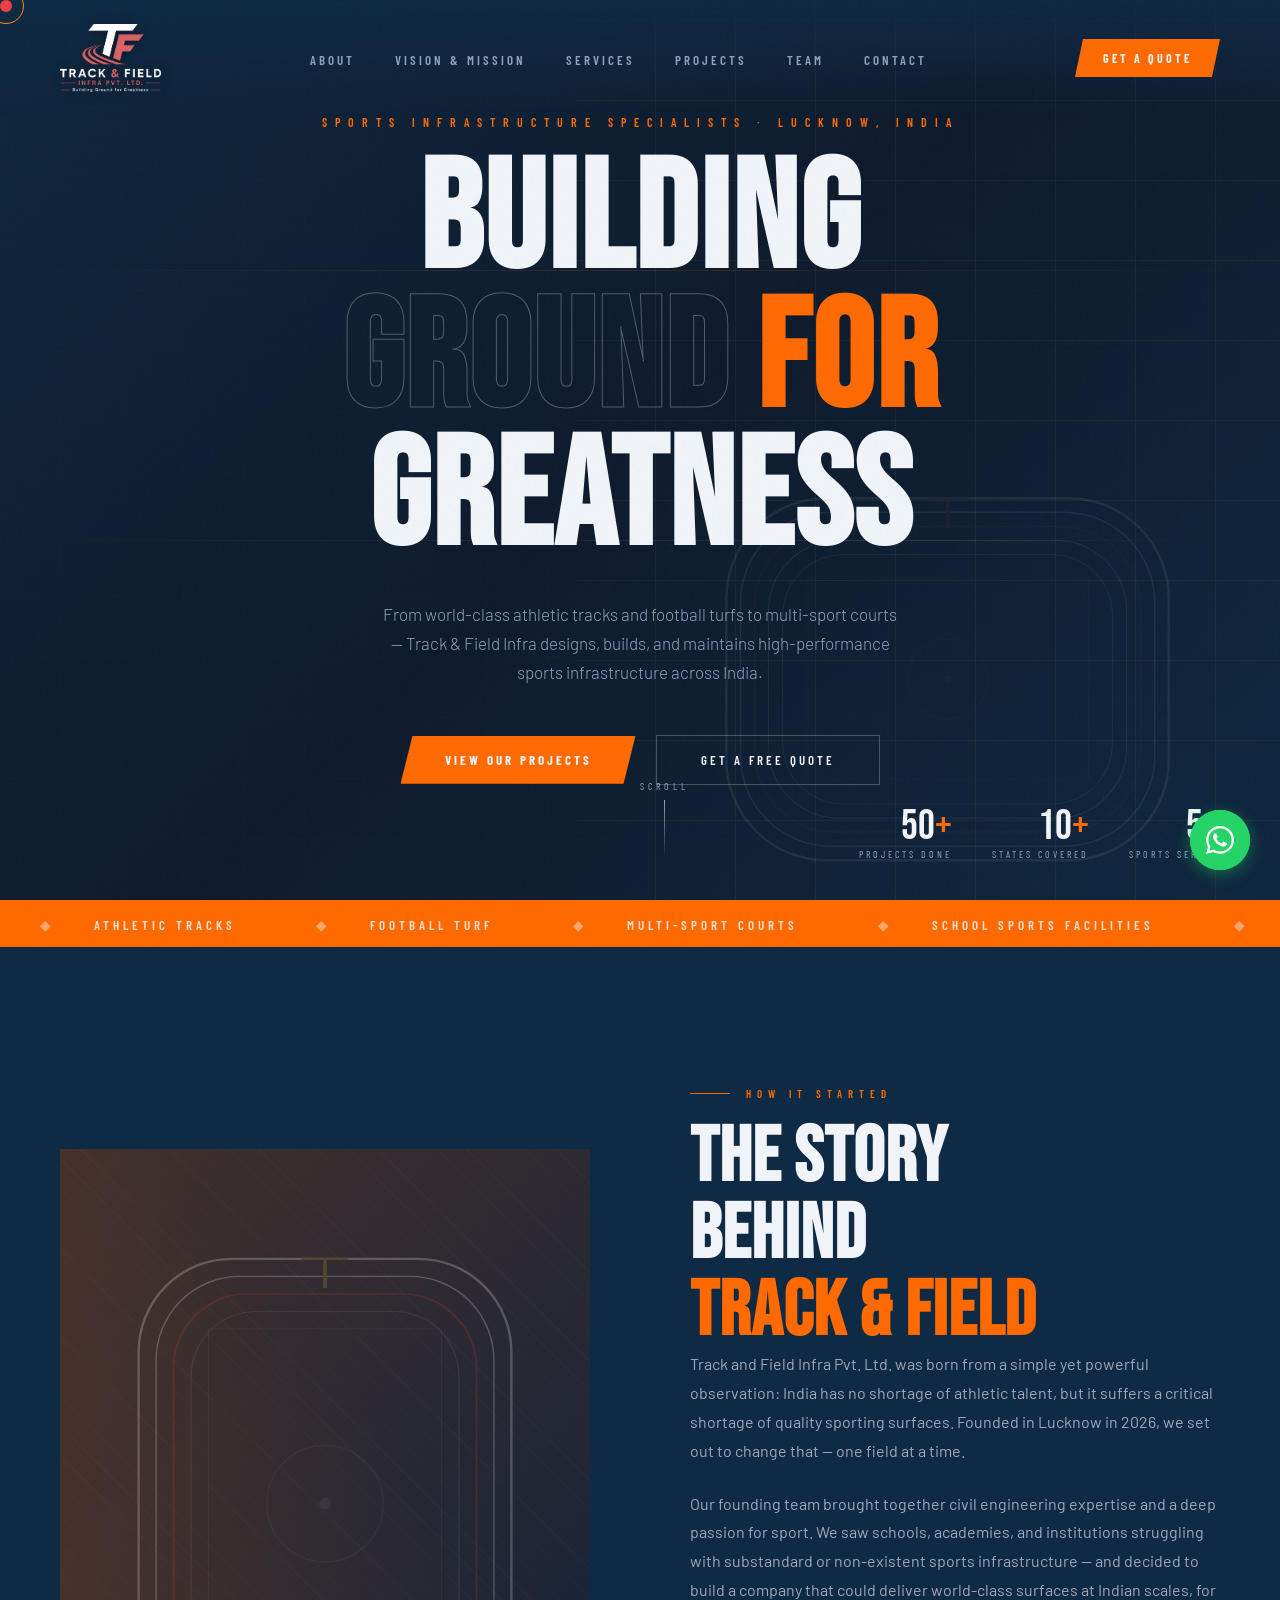
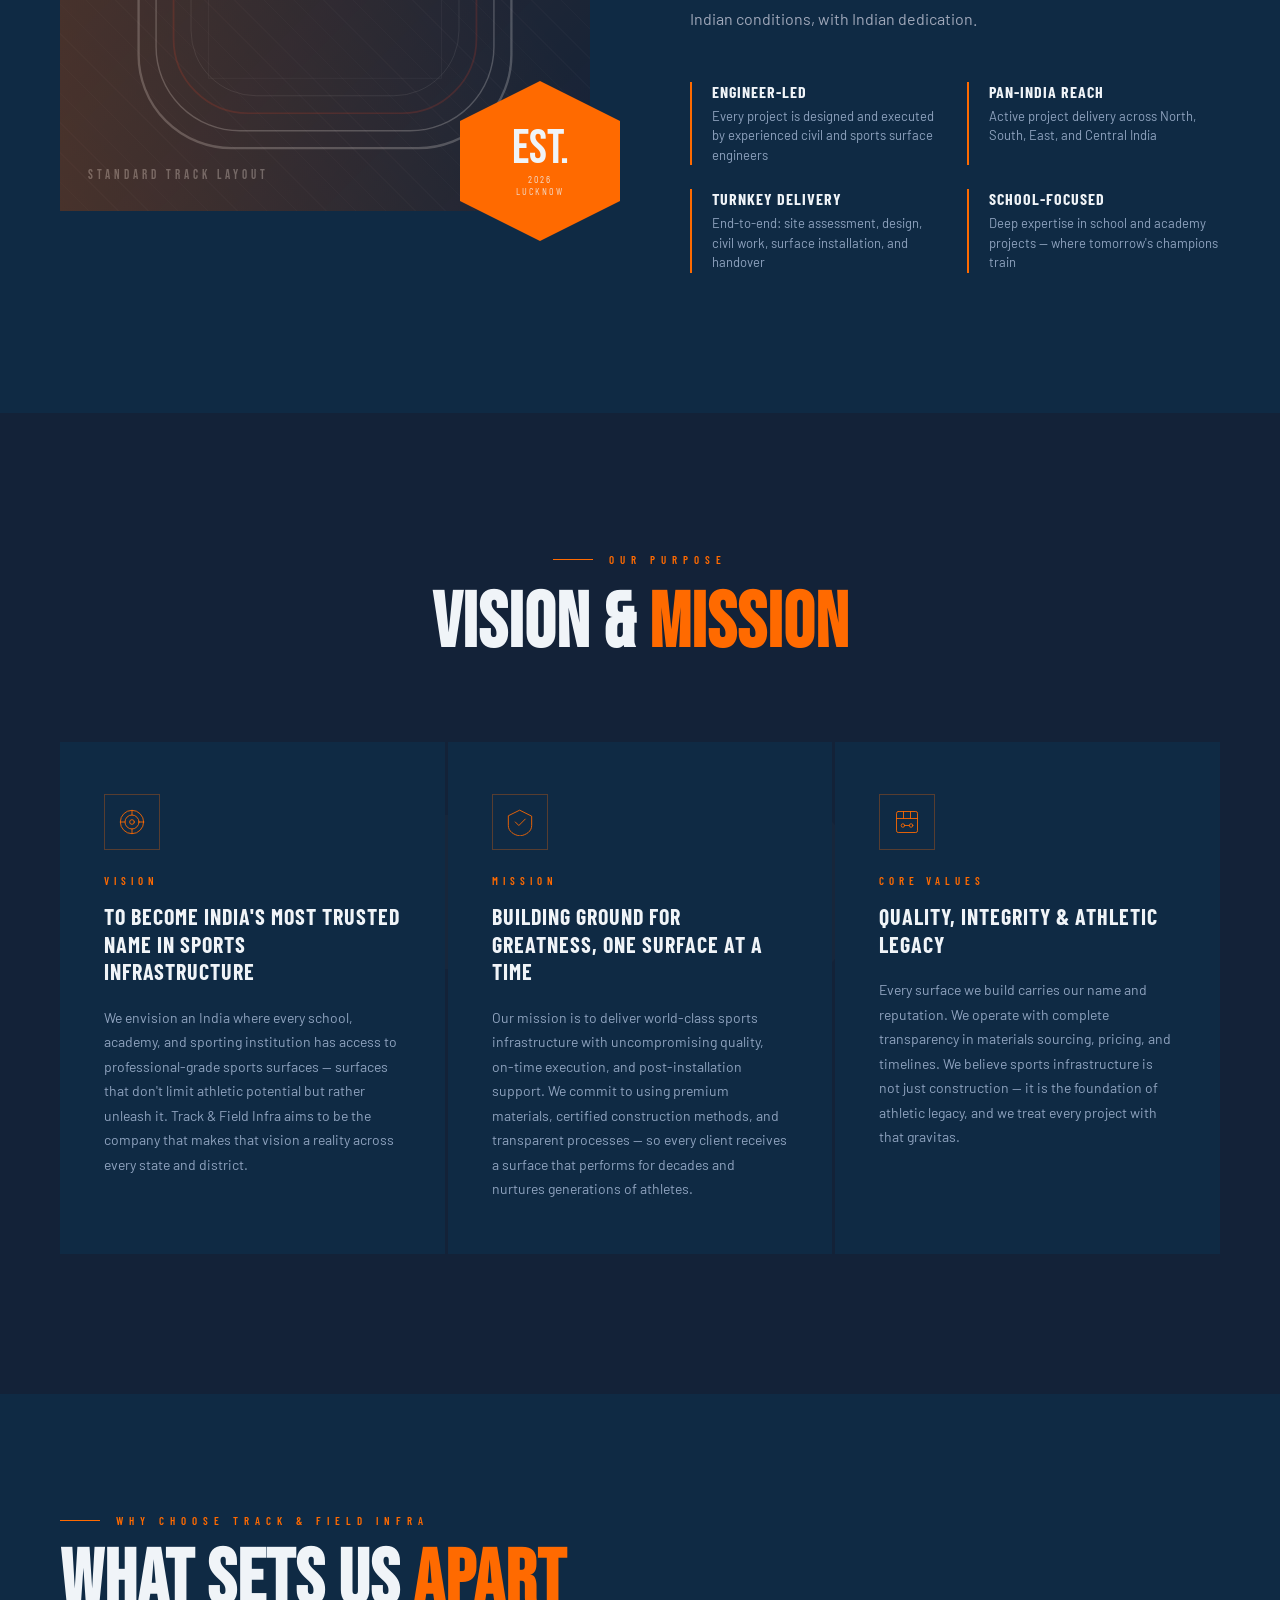
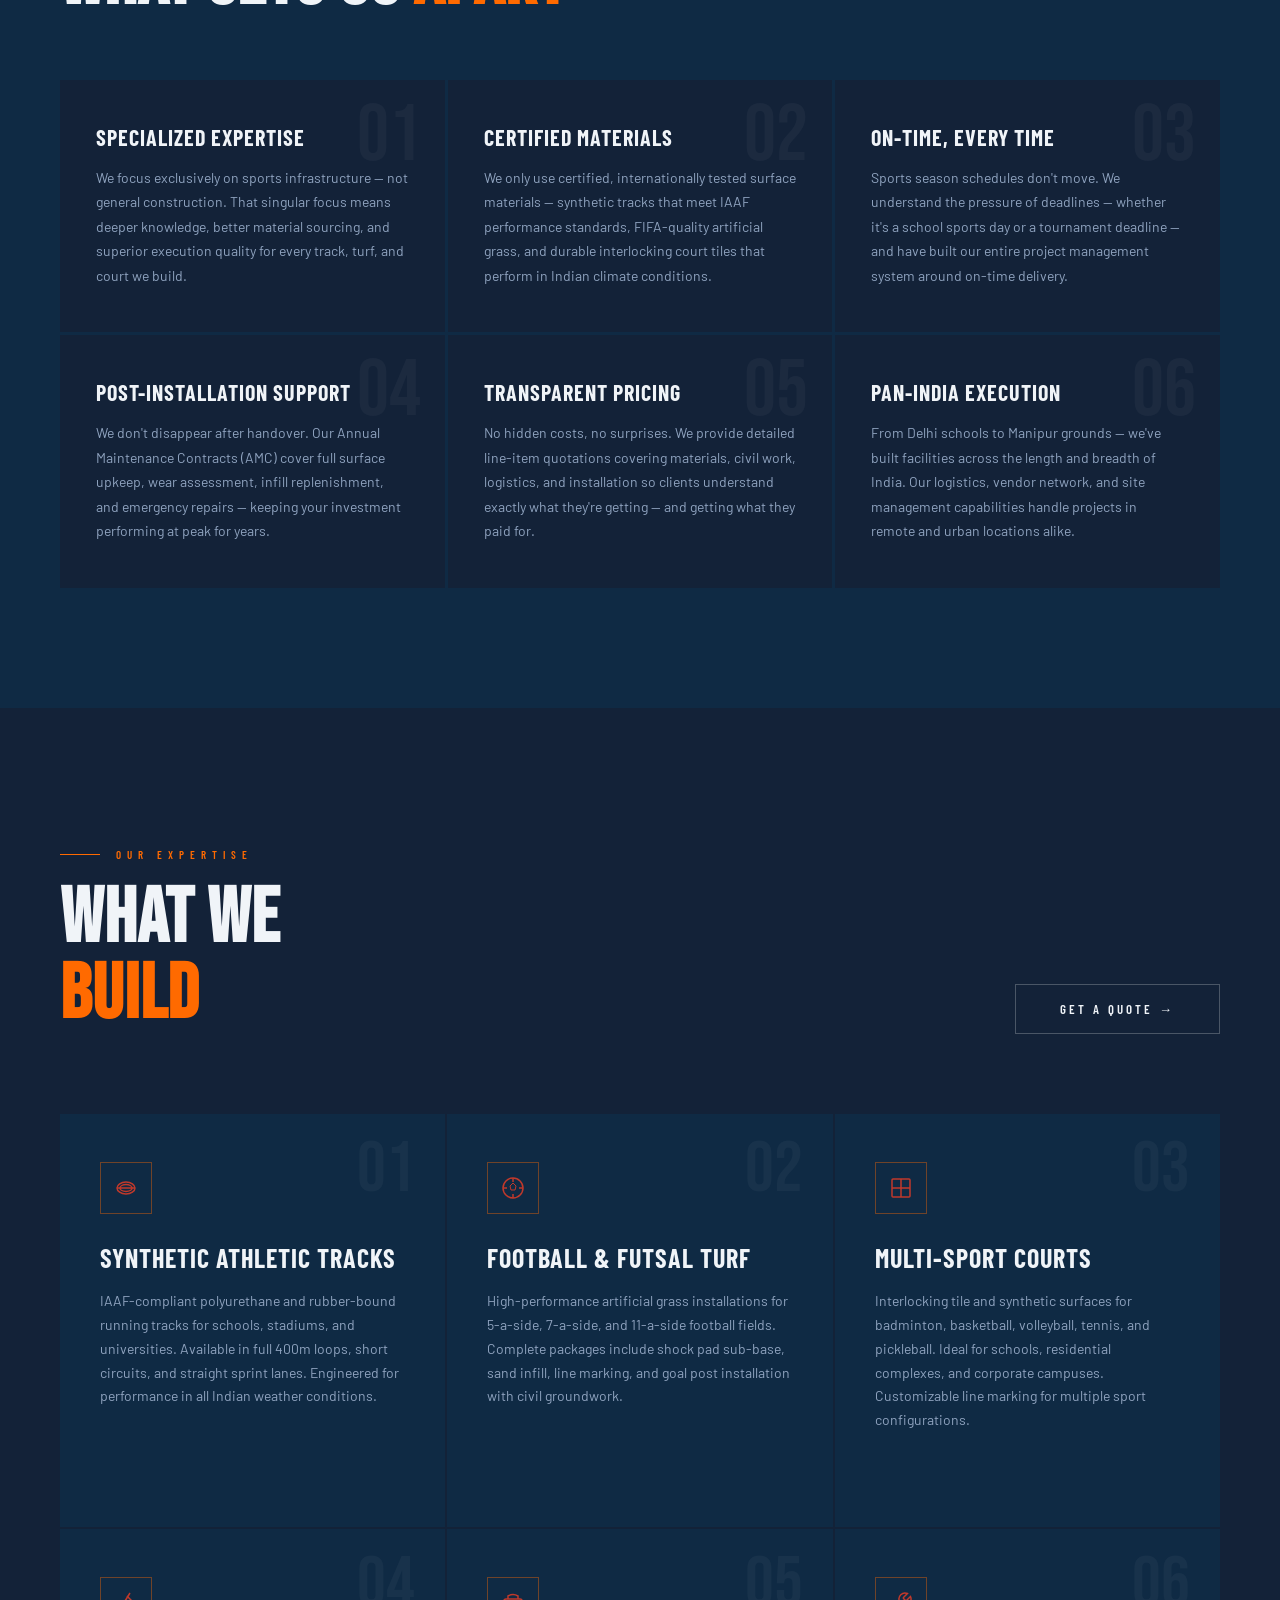
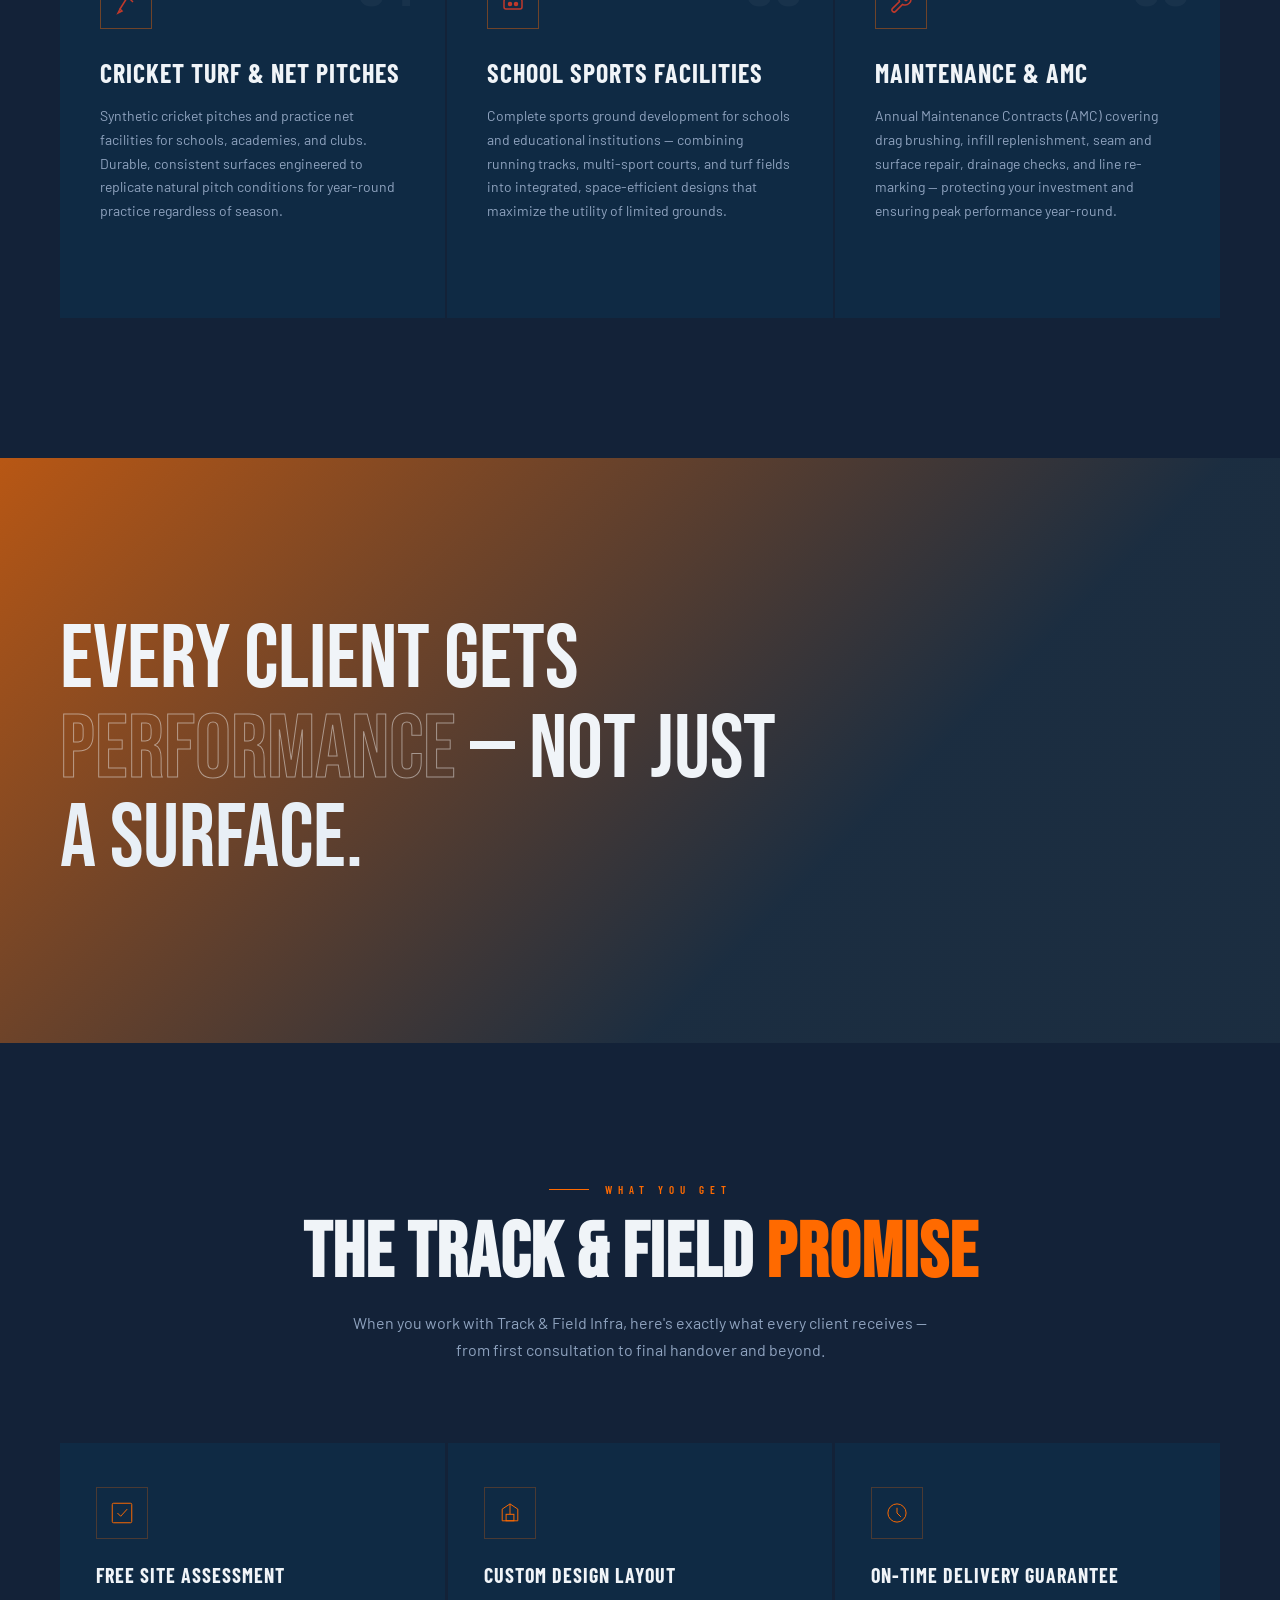
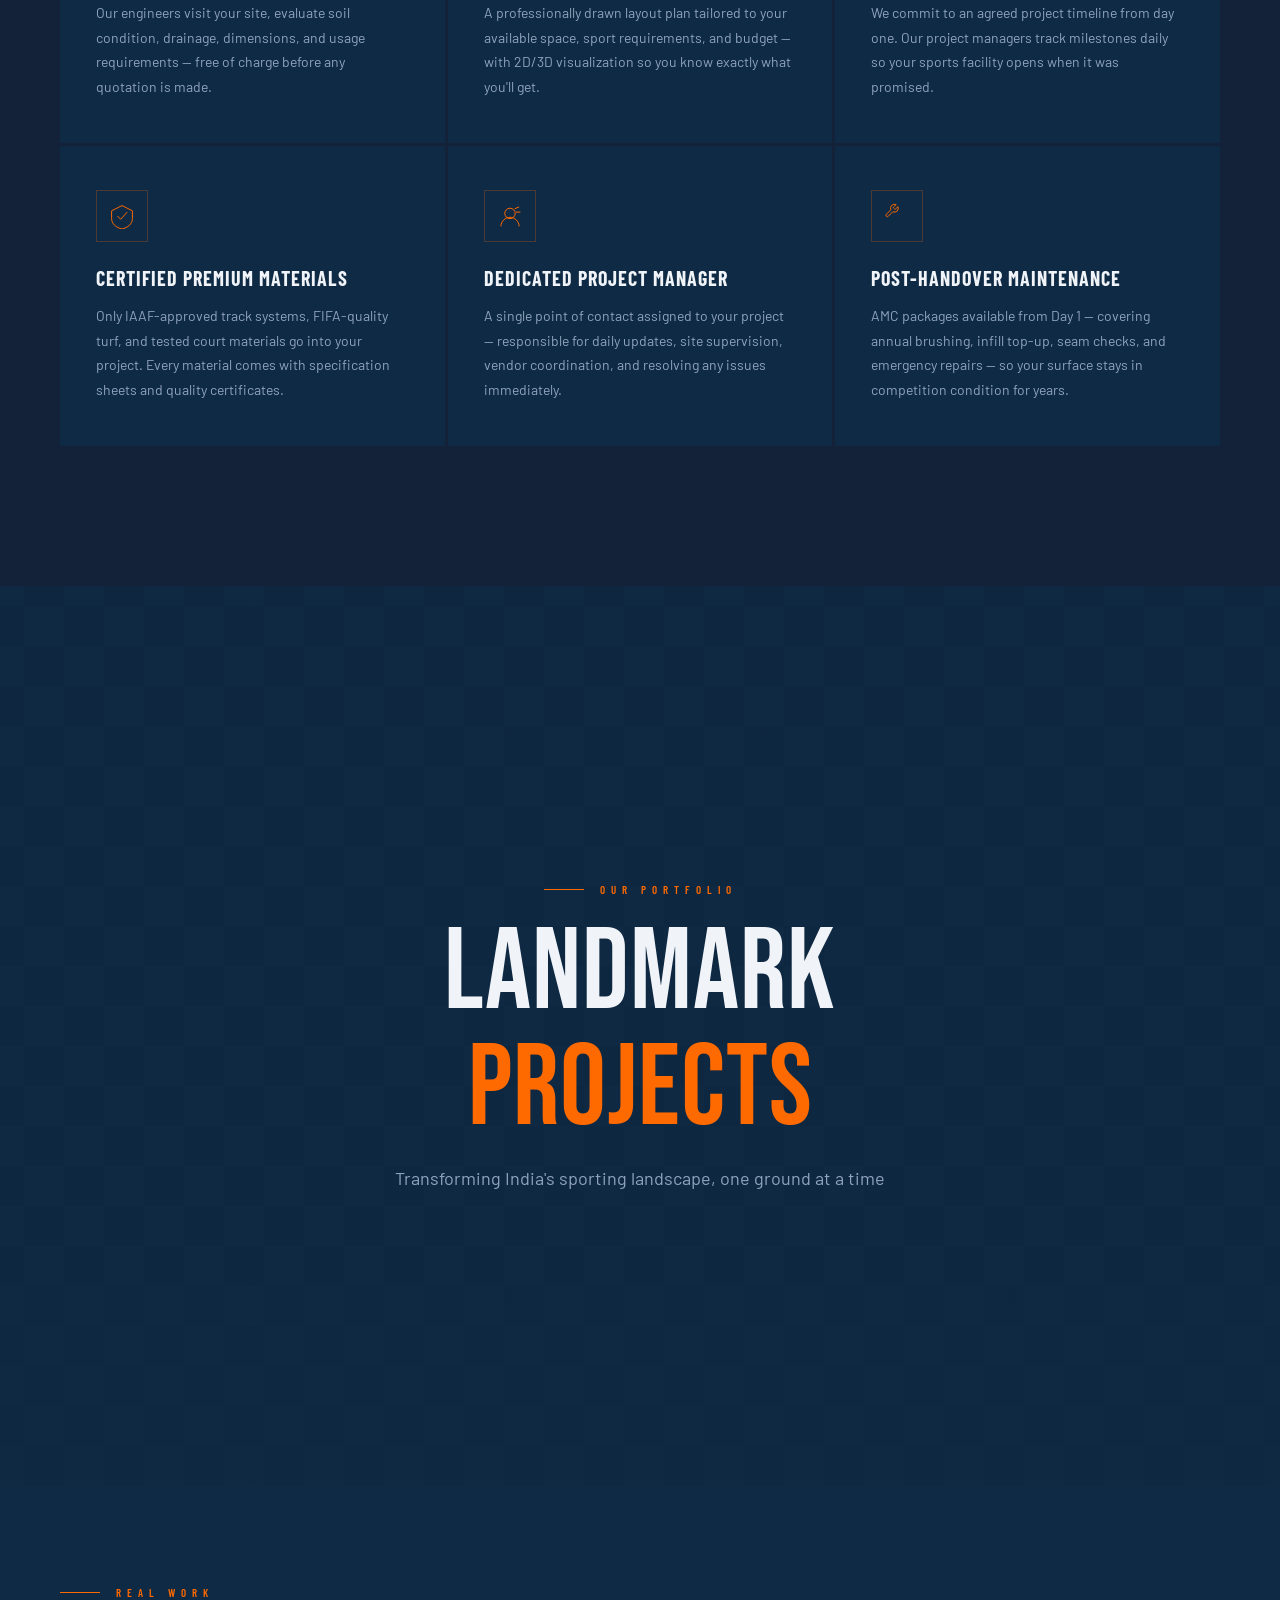
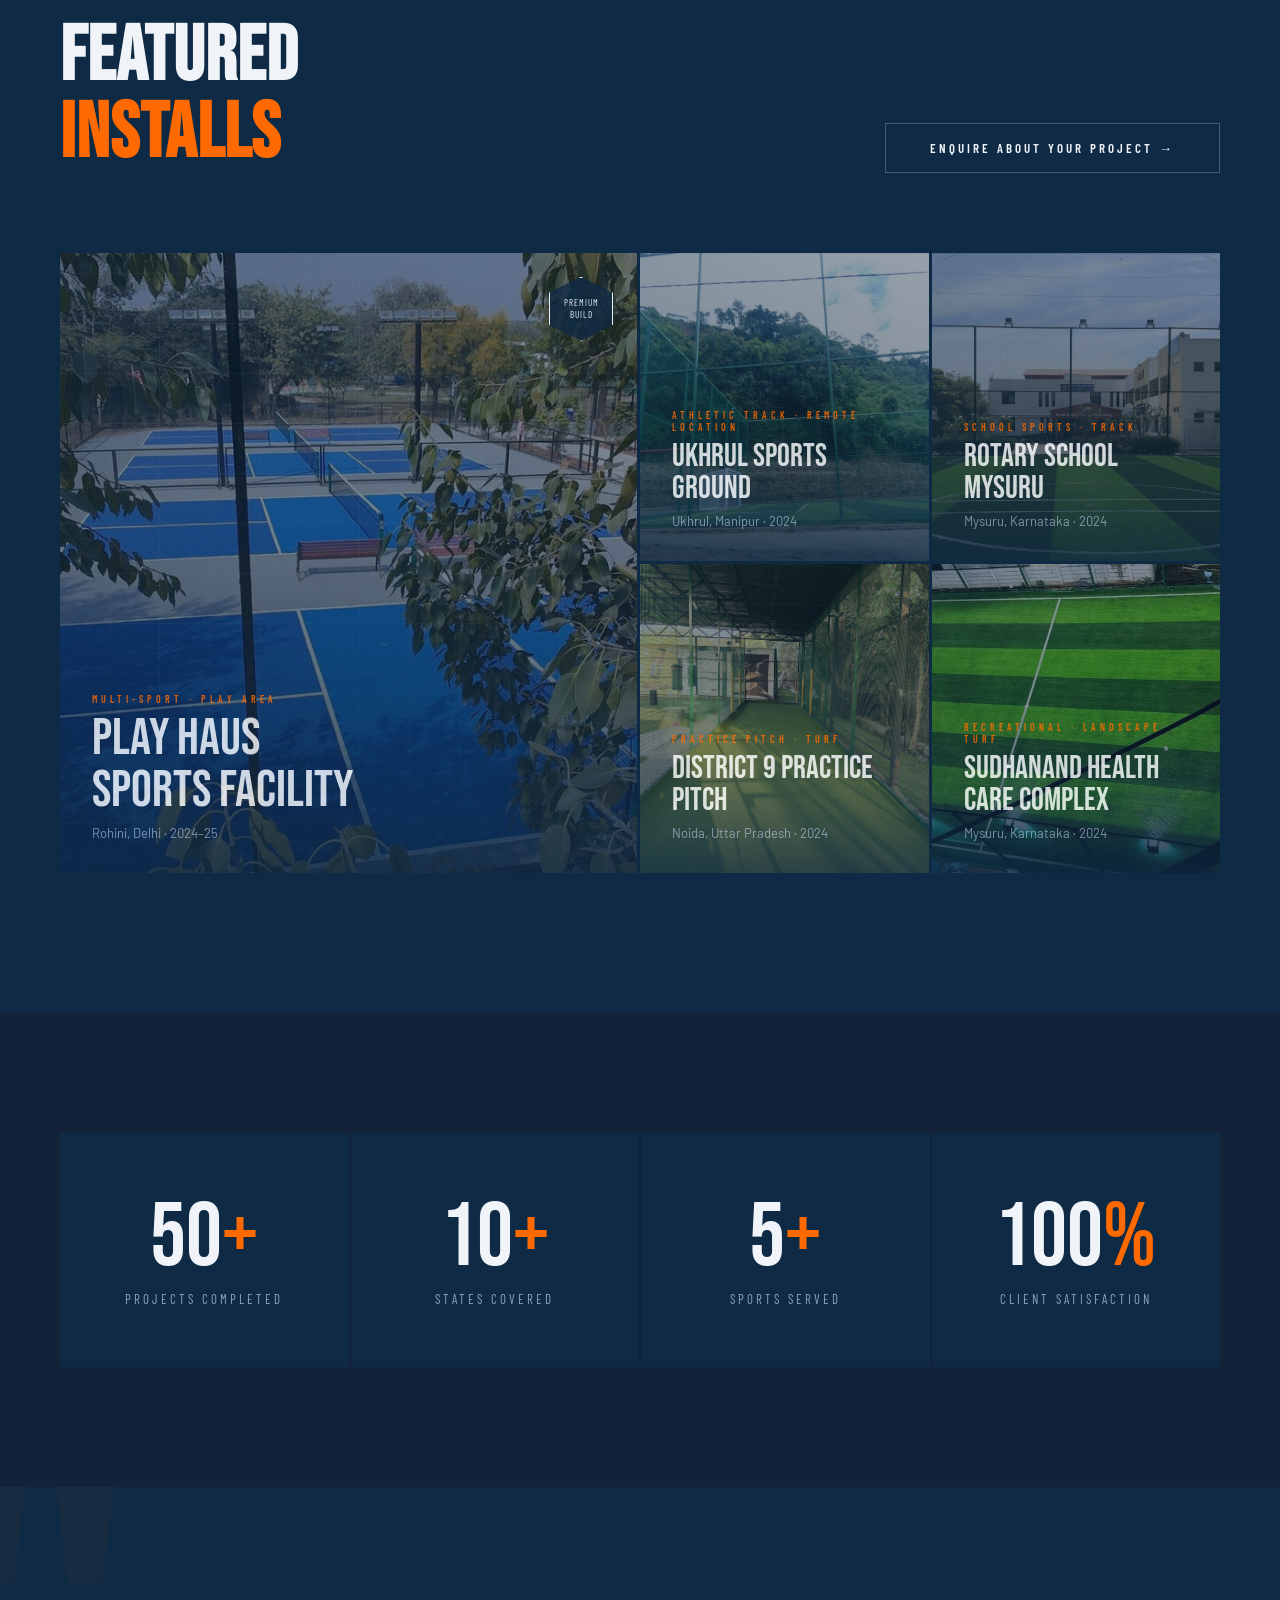
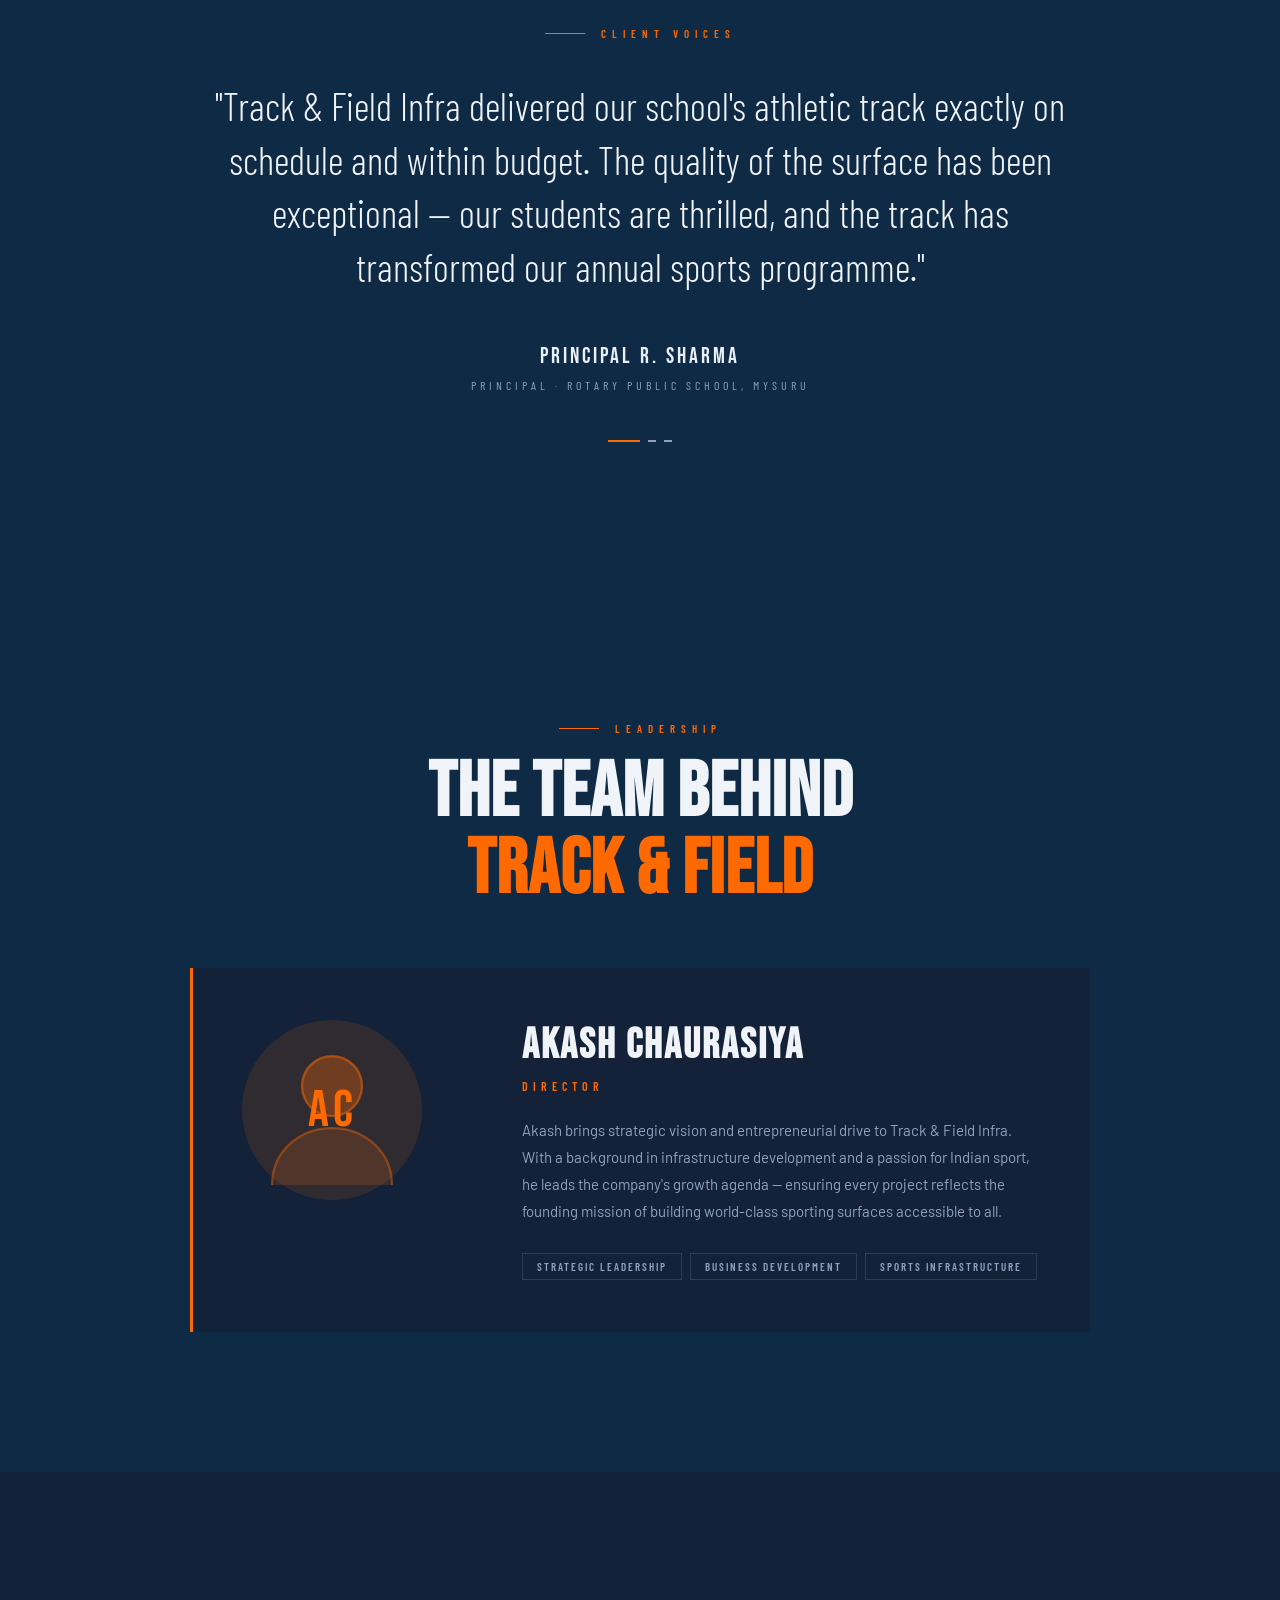
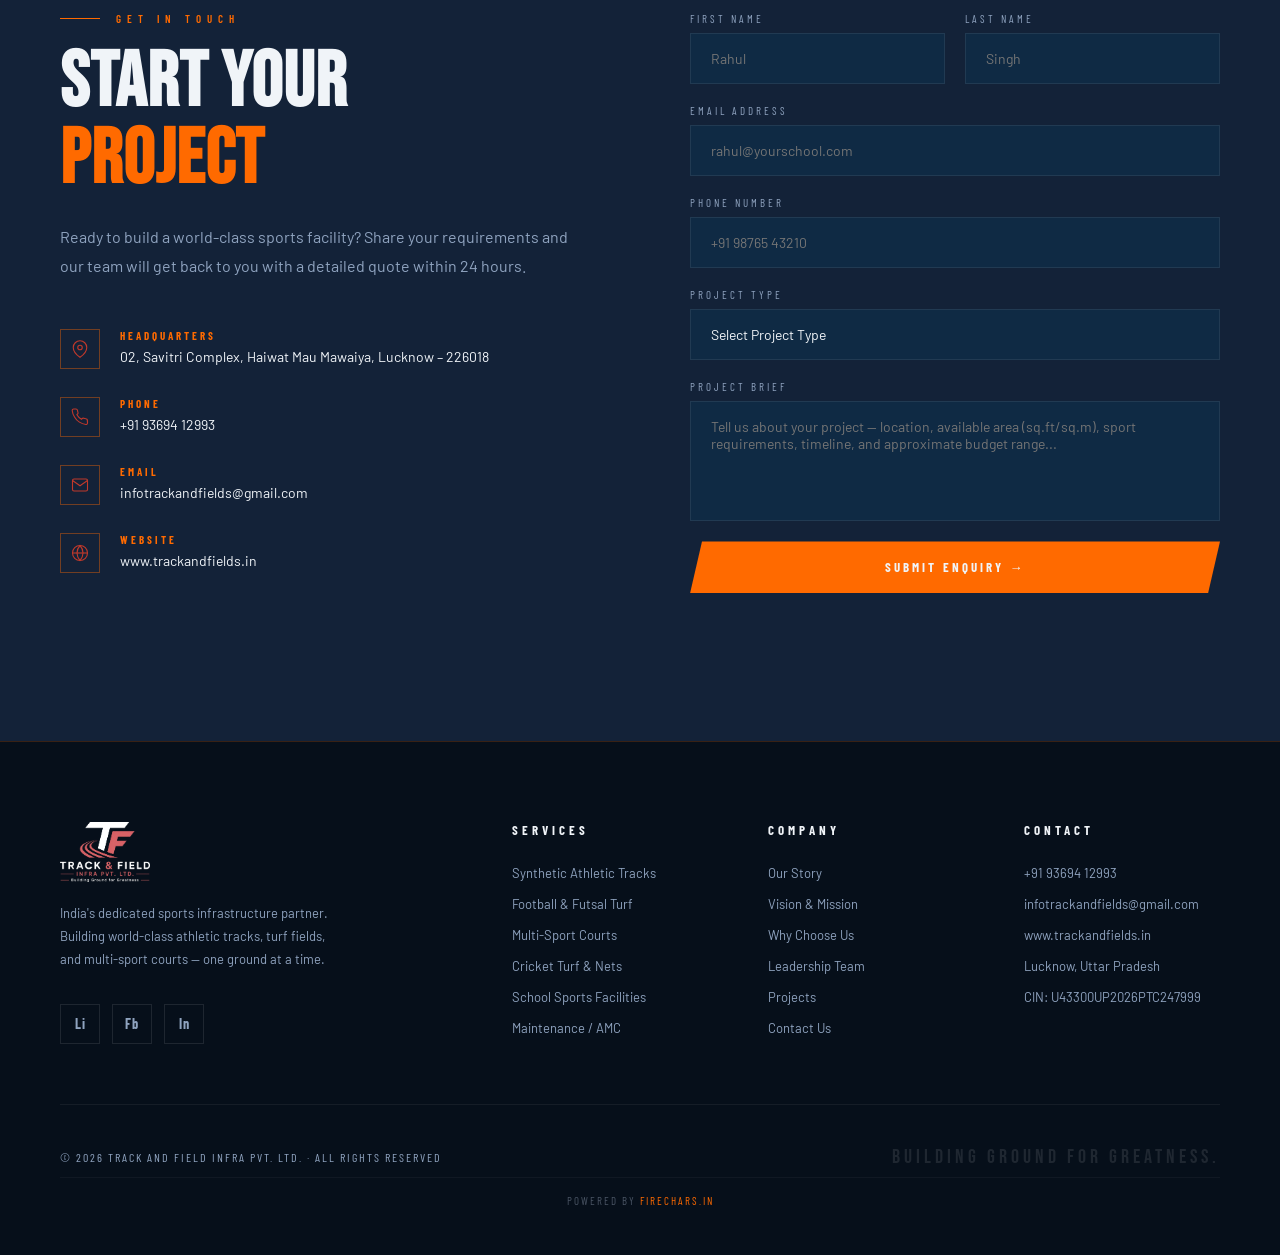
==== commit a58bdeed: "Add files via upload" ====
--- a/index.html
+++ b/index.html
@@ -3,60 +3,54 @@
 <head>
   <meta charset="UTF-8">
   <meta name="viewport" content="width=device-width, initial-scale=1.0">
-  <title>Stadias.in | Sports Turf Installation India — Football, Hockey, Athletic Tracks</title>
-  <meta name="description" content="Stadias is India's trusted sports infrastructure company. We design, install & maintain football turf, FIH hockey pitches, synthetic athletic tracks, cricket & multi-sport courts. 300+ projects across 15+ states. Call +91 9369412993.">
-  <meta name="keywords" content="artificial football turf India, hockey turf FIH certified, synthetic athletic track, cricket turf installation, multi-sport court, badminton court construction, sports infrastructure company India, artificial grass installer, turf maintenance AMC">
-  <meta name="author" content="Stadias.in">
+  <title>Track & Field Infra Pvt. Ltd. | Sports Infrastructure Specialists — Building Ground for Greatness</title>
+  <meta name="description" content="Track and Field Infra Pvt. Ltd. is India's trusted sports infrastructure company. We design, build & maintain athletic tracks, turf fields, and multi-sport courts. Building Ground for Greatness.">
+  <meta name="keywords" content="sports infrastructure India, athletic tracks, football turf, synthetic track, multi-sport courts, track and field construction, sports facility India, Lucknow sports infra">
+  <meta name="author" content="Track and Field Infra Pvt. Ltd.">
   <meta name="robots" content="index, follow">
-  <link rel="canonical" href="https://stadias.in/">
+  <link rel="canonical" href="https://trackandfields.in/">
 
   <!-- Open Graph -->
   <meta property="og:type" content="website">
-  <meta property="og:url" content="https://stadias.in/">
-  <meta property="og:title" content="Stadias.in | Sports Turf Installation India">
-  <meta property="og:description" content="India's trusted sports infrastructure company. Football turf, FIH hockey pitches, athletic tracks & multi-sport courts. 300+ projects. Call +91 9369412993.">
-  <meta property="og:image" content="https://stadias.in/assets/images/og-image.png">
+  <meta property="og:url" content="https://trackandfields.in/">
+  <meta property="og:title" content="Track & Field Infra Pvt. Ltd. | Building Ground for Greatness">
+  <meta property="og:description" content="India's trusted sports infrastructure specialists. Athletic tracks, football turf, multi-sport courts. Call +91 93694 12993.">
   <meta property="og:locale" content="en_IN">
-  <meta property="og:site_name" content="Stadias.in">
-
-  <!-- Twitter Card -->
-  <meta name="twitter:card" content="summary_large_image">
-  <meta name="twitter:title" content="Stadias.in | Sports Turf Installation India">
-  <meta name="twitter:description" content="Football turf, FIH hockey pitches, athletic tracks & multi-sport courts across India. 300+ projects. Call +91 9369412993.">
-  <meta name="twitter:image" content="https://stadias.in/assets/images/og-image.png">
-
-  <!-- Favicon — using actual Stadias logo -->
-  <link rel="icon" type="image/png" href="assets/images/stadias-logo.png">
-  <link rel="apple-touch-icon" href="assets/images/stadias-logo.png">
+  <meta property="og:site_name" content="Track and Field Infra">
+
+  <!-- Favicon -->
+  <link rel="icon" type="image/png" href="assets/images/tnf-logo-main.png">
+  <link rel="apple-touch-icon" href="assets/images/tnf-logo-main.png">
 
   <!-- Structured Data -->
   <script type="application/ld+json">
   {
     "@context": "https://schema.org",
     "@type": "LocalBusiness",
-    "name": "Stadias.in",
-    "description": "India's leading sports infrastructure company specialising in artificial turf installation, FIH certified hockey pitches, synthetic athletic tracks, and multi-sport court construction.",
-    "url": "https://stadias.in",
+    "name": "Track and Field Infra Pvt. Ltd.",
+    "description": "India's leading sports infrastructure company specialising in athletic track construction, artificial turf installation, and multi-sport facility development.",
+    "url": "https://trackandfields.in",
     "telephone": "+919369412993",
-    "email": "info.stadias@gmail.com",
+    "email": "infotrackandfields@gmail.com",
     "address": {
       "@type": "PostalAddress",
-      "addressLocality": "Mumbai",
-      "addressRegion": "Maharashtra",
+      "streetAddress": "02, Savitri Complex, Haiwat Mau Mawaiya",
+      "addressLocality": "Lucknow",
+      "addressRegion": "Uttar Pradesh",
+      "postalCode": "226018",
       "addressCountry": "IN"
     },
     "areaServed": "India",
-    "foundingDate": "2001",
+    "foundingDate": "2026",
     "hasOfferCatalog": {
       "@type": "OfferCatalog",
       "name": "Sports Infrastructure Services",
       "itemListElement": [
-        { "@type": "Offer", "itemOffered": { "@type": "Service", "name": "Football & Futsal Turf Installation" } },
-        { "@type": "Offer", "itemOffered": { "@type": "Service", "name": "FIH Certified Hockey Turf" } },
         { "@type": "Offer", "itemOffered": { "@type": "Service", "name": "Synthetic Athletic Tracks" } },
-        { "@type": "Offer", "itemOffered": { "@type": "Service", "name": "Cricket Turf & Net Pitches" } },
-        { "@type": "Offer", "itemOffered": { "@type": "Service", "name": "Multi-Sport Courts" } },
-        { "@type": "Offer", "itemOffered": { "@type": "Service", "name": "Turf Maintenance & AMC" } }
+        { "@type": "Offer", "itemOffered": { "@type": "Service", "name": "Football & Multi-sport Turf" } },
+        { "@type": "Offer", "itemOffered": { "@type": "Service", "name": "Sports Court Construction" } },
+        { "@type": "Offer", "itemOffered": { "@type": "Service", "name": "Facility Design & Consultation" } },
+        { "@type": "Offer", "itemOffered": { "@type": "Service", "name": "Annual Maintenance Contracts" } }
       ]
     }
   }
@@ -64,9 +58,6 @@
 
   <!-- Google Fonts -->
   <link href="https://fonts.googleapis.com/css2?family=Bebas+Neue&family=Barlow+Condensed:wght@300;400;600;700&family=Barlow:wght@300;400;500&display=swap" rel="stylesheet">
-
-  <!-- reCAPTCHA v3 -->
-  <script src="https://www.google.com/recaptcha/api.js?render=YOUR_SITE_KEY" async defer></script>
 
   <!-- CSS -->
   <link rel="stylesheet" href="css/base.css">
@@ -79,630 +70,713 @@
   <div class="cursor" id="cursor"></div>
   <div class="cursor-ring" id="cursorRing"></div>
 
-  <!-- ═══ SECTIONS ═══ -->
-<!-- NAV -->
-<nav id="nav">
-  <a href="#" class="logo-img-link">
-    <img src="assets/images/stadias-logo.png" alt="Stadias.in — Sports Infrastructure" class="nav-logo-img">
-  </a>
-  <ul class="nav-links">
-    <li><a href="#about">About</a></li>
-    <li><a href="#services">Services</a></li>
-    <li><a href="#projects">Projects</a></li>
-    <li><a href="#contact">Contact</a></li>
-  </ul>
-  <button class="nav-cta" onclick="document.getElementById('contact').scrollIntoView({behavior:'smooth'})">Get a Quote</button>
-  <button class="hamburger" id="hamburger" aria-label="Toggle menu" onclick="toggleMobileNav()">
-    <span></span><span></span><span></span>
-  </button>
-</nav>
-
-<!-- MOBILE NAV DRAWER -->
-<div class="mobile-nav" id="mobileNav">
-  <a href="#about"    onclick="closeMobileNav()">About</a>
-  <a href="#services" onclick="closeMobileNav()">Services</a>
-  <a href="#projects" onclick="closeMobileNav()">Projects</a>
-  <a href="#contact"  onclick="closeMobileNav()">Contact</a>
-  <button class="mobile-cta" onclick="closeMobileNav(); document.getElementById('contact').scrollIntoView({behavior:'smooth'})">Get a Quote</button>
-</div>
-<!-- HERO -->
-<section class="hero" id="hero">
-  <div class="hero-bg" id="heroBg">
-    <div class="hero-beam"></div>
-    <div class="hero-beam"></div>
+  <!-- NAV -->
+  <nav id="nav">
+    <a href="#" class="logo-img-link">
+      <img src="assets/images/tnf-logo-main.png" alt="Track & Field Infra Pvt. Ltd." class="nav-logo-img">
+    </a>
+    <ul class="nav-links">
+      <li><a href="#about">About</a></li>
+      <li><a href="#mission">Vision & Mission</a></li>
+      <li><a href="#services">Services</a></li>
+      <li><a href="#projects">Projects</a></li>
+      <li><a href="#team">Team</a></li>
+      <li><a href="#contact">Contact</a></li>
+    </ul>
+    <button class="nav-cta" onclick="document.getElementById('contact').scrollIntoView({behavior:'smooth'})">Get a Quote</button>
+    <button class="hamburger" id="hamburger" aria-label="Toggle menu" onclick="toggleMobileNav()">
+      <span></span><span></span><span></span>
+    </button>
+  </nav>
+
+  <!-- MOBILE NAV DRAWER -->
+  <div class="mobile-nav" id="mobileNav">
+    <a href="#about"    onclick="closeMobileNav()">About</a>
+    <a href="#mission"  onclick="closeMobileNav()">Vision & Mission</a>
+    <a href="#services" onclick="closeMobileNav()">Services</a>
+    <a href="#projects" onclick="closeMobileNav()">Projects</a>
+    <a href="#team"     onclick="closeMobileNav()">Team</a>
+    <a href="#contact"  onclick="closeMobileNav()">Contact</a>
+    <button class="mobile-cta" onclick="closeMobileNav(); document.getElementById('contact').scrollIntoView({behavior:'smooth'})">Get a Quote</button>
   </div>
-  <div class="hero-structure"></div>
-
-  <!-- Sports field top-down SVG illustration -->
-  <svg style="position:absolute;bottom:0;right:5%;width:42%;max-width:620px;opacity:0.07;pointer-events:none" viewBox="0 0 520 420" fill="none" xmlns="http://www.w3.org/2000/svg">
-    <!-- Football field outline -->
-    <rect x="40" y="30" width="440" height="280" stroke="white" stroke-width="2"/>
-    <!-- Centre line -->
-    <line x1="260" y1="30" x2="260" y2="310" stroke="white" stroke-width="1.5"/>
-    <!-- Centre circle -->
-    <circle cx="260" cy="170" r="50" stroke="white" stroke-width="1.5" fill="none"/>
-    <circle cx="260" cy="170" r="4" fill="white"/>
-    <!-- Left penalty box -->
-    <rect x="40" y="95" width="90" height="150" stroke="white" stroke-width="1"/>
-    <rect x="40" y="125" width="45" height="90" stroke="white" stroke-width="1"/>
-    <!-- Right penalty box -->
-    <rect x="390" y="95" width="90" height="150" stroke="white" stroke-width="1"/>
-    <rect x="435" y="125" width="45" height="90" stroke="white" stroke-width="1"/>
-    <!-- Goal posts -->
-    <rect x="20" y="145" width="20" height="60" stroke="#FF6A00" stroke-width="2"/>
-    <rect x="480" y="145" width="20" height="60" stroke="#FF6A00" stroke-width="2"/>
-    <!-- Corner arcs -->
-    <path d="M40 30 Q55 30 55 45" stroke="white" stroke-width="1" fill="none"/>
-    <path d="M480 30 Q465 30 465 45" stroke="white" stroke-width="1" fill="none"/>
-    <path d="M40 310 Q55 310 55 295" stroke="white" stroke-width="1" fill="none"/>
-    <path d="M480 310 Q465 310 465 295" stroke="white" stroke-width="1" fill="none"/>
-    <!-- Athletic track outline -->
-    <rect x="10" y="5" width="500" height="410" rx="60" stroke="#E8EFF6" stroke-width="1.5" fill="none"/>
-    <rect x="22" y="17" width="476" height="386" rx="52" stroke="#E8EFF6" stroke-width="0.8" fill="none"/>
-  </svg>
-
-  <div class="hero-content">
-    <div class="hero-eyebrow">Sports Infrastructure Specialists · Est. Since 2001</div>
-    <h1 class="hero-title">
-      BUILD YOUR<br>
-      <span class="outline">DREAM</span> <span class="accent">TURF</span>
-    </h1>
-    <p class="hero-sub">
-      From football turfs and hockey pitches to athletic tracks and multi-sport courts — we design, install, and maintain world-class sports infrastructure across India.
-    </p>
-    <div class="hero-actions">
-      <a href="#projects" class="btn-primary">View Our Projects</a>
-      <a href="#contact"  class="btn-ghost">Get a Free Quote</a>
+
+  <!-- HERO -->
+  <section class="hero" id="hero">
+    <div class="hero-bg" id="heroBg">
+      <div class="hero-beam"></div>
+      <div class="hero-beam"></div>
+    </div>
+    <div class="hero-structure"></div>
+
+    <!-- Athletic track SVG illustration -->
+    <svg style="position:absolute;bottom:0;right:4%;width:44%;max-width:640px;opacity:0.07;pointer-events:none" viewBox="0 0 560 440" fill="none" xmlns="http://www.w3.org/2000/svg">
+      <!-- 400m track top view -->
+      <rect x="60" y="40" width="440" height="360" rx="100" stroke="white" stroke-width="2.5"/>
+      <rect x="74" y="54" width="412" height="332" rx="90" stroke="white" stroke-width="1.5"/>
+      <rect x="88" y="68" width="384" height="304" rx="80" stroke="#c0392b" stroke-width="1.5"/>
+      <rect x="102" y="82" width="356" height="276" rx="70" stroke="white" stroke-width="1"/>
+      <rect x="116" y="96" width="328" height="248" rx="60" stroke="white" stroke-width="0.8"/>
+      <!-- Field inside -->
+      <rect x="140" y="120" width="280" height="200" stroke="rgba(255,255,255,0.3)" stroke-width="1"/>
+      <!-- Centre circle -->
+      <circle cx="280" cy="220" r="40" stroke="rgba(255,255,255,0.3)" stroke-width="1" fill="none"/>
+      <circle cx="280" cy="220" r="4" fill="rgba(255,255,255,0.3)"/>
+      <!-- Finish line -->
+      <line x1="280" y1="40" x2="280" y2="70" stroke="#c0392b" stroke-width="4"/>
+      <!-- Start blocks suggestion -->
+      <line x1="260" y1="40" x2="300" y2="40" stroke="#d4a847" stroke-width="2"/>
+    </svg>
+
+    <div class="hero-content">
+      <div class="hero-eyebrow">Sports Infrastructure Specialists · Lucknow, India</div>
+      <h1 class="hero-title">
+        BUILDING<br>
+        <span class="outline">GROUND</span> <span class="accent">FOR</span><br>GREATNESS
+      </h1>
+      <p class="hero-sub">
+        From world-class athletic tracks and football turfs to multi-sport courts — Track & Field Infra designs, builds, and maintains high-performance sports infrastructure across India.
+      </p>
+      <div class="hero-actions">
+        <a href="#projects" class="btn-primary">View Our Projects</a>
+        <a href="#contact"  class="btn-ghost">Get a Free Quote</a>
+      </div>
+    </div>
+
+    <div class="hero-stats">
+      <div class="stat-item">
+        <div class="stat-num">50<span>+</span></div>
+        <div class="stat-label">Projects Done</div>
+      </div>
+      <div class="stat-item">
+        <div class="stat-num">10<span>+</span></div>
+        <div class="stat-label">States Covered</div>
+      </div>
+      <div class="stat-item">
+        <div class="stat-num">5<span>+</span></div>
+        <div class="stat-label">Sports Served</div>
+      </div>
+    </div>
+
+    <div class="hero-scroll">
+      <span>Scroll</span>
+      <div class="scroll-line"></div>
+    </div>
+  </section>
+
+  <!-- TICKER -->
+  <div class="ticker">
+    <div class="ticker-track">
+      <span class="ticker-item">Athletic Tracks</span>
+      <span class="ticker-item">Football Turf</span>
+      <span class="ticker-item">Multi-Sport Courts</span>
+      <span class="ticker-item">School Sports Facilities</span>
+      <span class="ticker-item">Cricket Turf</span>
+      <span class="ticker-item">Landscape & Recreational</span>
+      <span class="ticker-item">Athletic Tracks</span>
+      <span class="ticker-item">Football Turf</span>
+      <span class="ticker-item">Multi-Sport Courts</span>
+      <span class="ticker-item">School Sports Facilities</span>
+      <span class="ticker-item">Cricket Turf</span>
+      <span class="ticker-item">Landscape & Recreational</span>
     </div>
   </div>
 
-  <div class="hero-stats">
-    <div class="stat-item">
-      <div class="stat-num">300<span>+</span></div>
-      <div class="stat-label">Turfs Installed</div>
-    </div>
-    <div class="stat-item">
-      <div class="stat-num">20<span>+</span></div>
-      <div class="stat-label">Years Active</div>
-    </div>
-    <div class="stat-item">
-      <div class="stat-num">15<span>+</span></div>
-      <div class="stat-label">States Served</div>
+  <!-- ABOUT / HOW IT STARTED -->
+  <section class="about" id="about">
+    <div class="about-grid">
+      <div class="about-visual reveal">
+        <div class="about-img-main">
+          <!-- Athletic track schematic -->
+          <svg viewBox="0 0 400 500" style="width:100%;height:100%;padding:32px;opacity:0.22" fill="none" xmlns="http://www.w3.org/2000/svg">
+            <rect x="40" y="60" width="320" height="420" rx="80" stroke="white" stroke-width="2"/>
+            <rect x="55" y="75" width="290" height="390" rx="72" stroke="white" stroke-width="1.2"/>
+            <rect x="70" y="90" width="260" height="360" rx="64" stroke="#c0392b" stroke-width="1.5"/>
+            <rect x="85" y="105" width="230" height="330" rx="56" stroke="rgba(255,255,255,0.4)" stroke-width="0.8"/>
+            <rect x="100" y="120" width="200" height="300" stroke="rgba(255,255,255,0.2)" stroke-width="0.8"/>
+            <circle cx="200" cy="270" r="50" stroke="rgba(255,255,255,0.2)" stroke-width="1" fill="none"/>
+            <circle cx="200" cy="270" r="5" fill="rgba(255,255,255,0.25)"/>
+            <line x1="200" y1="60" x2="200" y2="85" stroke="#d4a847" stroke-width="3"/>
+            <line x1="180" y1="60" x2="220" y2="60" stroke="#d4a847" stroke-width="2"/>
+          </svg>
+          <div style="position:absolute;bottom:28px;left:28px;font-family:'Bebas Neue',sans-serif;font-size:13px;letter-spacing:4px;color:rgba(255,255,255,0.3)">STANDARD TRACK LAYOUT</div>
+        </div>
+        <div class="about-badge">
+          <div class="num">Est.</div>
+          <div class="lbl">2026<br>Lucknow</div>
+        </div>
+      </div>
+
+      <div class="about-text">
+        <div class="section-label reveal">How It Started</div>
+        <h2 class="section-title reveal reveal-delay-1">THE STORY<br>BEHIND<br><span style="color:var(--rust)">TRACK & FIELD</span></h2>
+        <p class="reveal reveal-delay-2">
+          Track and Field Infra Pvt. Ltd. was born from a simple yet powerful observation: India has no shortage of athletic talent, but it suffers a critical shortage of quality sporting surfaces. Founded in Lucknow in 2026, we set out to change that — one field at a time.
+        </p>
+        <p class="reveal reveal-delay-2">
+          Our founding team brought together civil engineering expertise and a deep passion for sport. We saw schools, academies, and institutions struggling with substandard or non-existent sports infrastructure — and decided to build a company that could deliver world-class surfaces at Indian scales, for Indian conditions, with Indian dedication.
+        </p>
+        <div class="about-features">
+          <div class="feature-item reveal reveal-delay-3">
+            <h4>Engineer-Led</h4>
+            <p>Every project is designed and executed by experienced civil and sports surface engineers</p>
+          </div>
+          <div class="feature-item reveal reveal-delay-3">
+            <h4>Pan-India Reach</h4>
+            <p>Active project delivery across North, South, East, and Central India</p>
+          </div>
+          <div class="feature-item reveal reveal-delay-4">
+            <h4>Turnkey Delivery</h4>
+            <p>End-to-end: site assessment, design, civil work, surface installation, and handover</p>
+          </div>
+          <div class="feature-item reveal reveal-delay-4">
+            <h4>School-Focused</h4>
+            <p>Deep expertise in school and academy projects — where tomorrow's champions train</p>
+          </div>
+        </div>
+      </div>
+    </div>
+  </section>
+
+  <!-- VISION & MISSION -->
+  <section class="mission" id="mission">
+    <div class="mission-inner">
+      <div class="section-label reveal" style="justify-content:center">Our Purpose</div>
+      <h2 class="section-title reveal reveal-delay-1" style="text-align:center;margin-bottom:80px">VISION &amp; <span style="color:var(--rust)">MISSION</span></h2>
+
+      <div class="mission-grid">
+        <div class="mission-card reveal">
+          <div class="mission-icon">
+            <svg viewBox="0 0 48 48" fill="none" stroke="currentColor" stroke-width="1.5" stroke-linecap="round"><circle cx="24" cy="24" r="20"/><circle cx="24" cy="24" r="12"/><circle cx="24" cy="24" r="4"/><line x1="24" y1="4" x2="24" y2="12"/><line x1="24" y1="36" x2="24" y2="44"/><line x1="4" y1="24" x2="12" y2="24"/><line x1="36" y1="24" x2="44" y2="24"/></svg>
+          </div>
+          <div class="mission-eyebrow">Vision</div>
+          <h3>To Become India's Most Trusted Name in Sports Infrastructure</h3>
+          <p>
+            We envision an India where every school, academy, and sporting institution has access to professional-grade sports surfaces — surfaces that don't limit athletic potential but rather unleash it. Track & Field Infra aims to be the company that makes that vision a reality across every state and district.
+          </p>
+        </div>
+
+        <div class="mission-card reveal reveal-delay-2">
+          <div class="mission-icon">
+            <svg viewBox="0 0 48 48" fill="none" stroke="currentColor" stroke-width="1.5" stroke-linecap="round"><path d="M24 4 L44 14 L44 30 C44 40 35 46 24 48 C13 46 4 40 4 30 L4 14 Z"/><polyline points="16,24 22,30 33,19"/></svg>
+          </div>
+          <div class="mission-eyebrow">Mission</div>
+          <h3>Building Ground for Greatness, One Surface at a Time</h3>
+          <p>
+            Our mission is to deliver world-class sports infrastructure with uncompromising quality, on-time execution, and post-installation support. We commit to using premium materials, certified construction methods, and transparent processes — so every client receives a surface that performs for decades and nurtures generations of athletes.
+          </p>
+        </div>
+
+        <div class="mission-card reveal reveal-delay-3">
+          <div class="mission-icon">
+            <svg viewBox="0 0 48 48" fill="none" stroke="currentColor" stroke-width="1.5" stroke-linecap="round"><rect x="6" y="6" width="36" height="36" rx="3"/><line x1="6" y1="18" x2="42" y2="18"/><line x1="18" y1="6" x2="18" y2="18"/><line x1="30" y1="6" x2="30" y2="18"/><circle cx="17" cy="30" r="3"/><circle cx="31" cy="30" r="3"/><line x1="20" y1="30" x2="28" y2="30"/></svg>
+          </div>
+          <div class="mission-eyebrow">Core Values</div>
+          <h3>Quality, Integrity &amp; Athletic Legacy</h3>
+          <p>
+            Every surface we build carries our name and reputation. We operate with complete transparency in materials sourcing, pricing, and timelines. We believe sports infrastructure is not just construction — it is the foundation of athletic legacy, and we treat every project with that gravitas.
+          </p>
+        </div>
+      </div>
+    </div>
+  </section>
+
+  <!-- WHY CHOOSE US -->
+  <section class="why-us" id="why">
+    <div class="parallax-banner-content" style="position:relative;z-index:2;padding:120px 60px;max-width:1300px;margin:0 auto">
+      <div class="section-label reveal" style="margin-bottom:16px">Why Choose Track & Field Infra</div>
+      <h2 class="section-title reveal reveal-delay-1" style="margin-bottom:60px">WHAT SETS US <span style="color:var(--rust)">APART</span></h2>
+
+      <div class="why-grid">
+        <div class="why-card reveal">
+          <div class="why-num">01</div>
+          <h3>Specialized Expertise</h3>
+          <p>We focus exclusively on sports infrastructure — not general construction. That singular focus means deeper knowledge, better material sourcing, and superior execution quality for every track, turf, and court we build.</p>
+        </div>
+        <div class="why-card reveal reveal-delay-1">
+          <div class="why-num">02</div>
+          <h3>Certified Materials</h3>
+          <p>We only use certified, internationally tested surface materials — synthetic tracks that meet IAAF performance standards, FIFA-quality artificial grass, and durable interlocking court tiles that perform in Indian climate conditions.</p>
+        </div>
+        <div class="why-card reveal reveal-delay-2">
+          <div class="why-num">03</div>
+          <h3>On-Time, Every Time</h3>
+          <p>Sports season schedules don't move. We understand the pressure of deadlines — whether it's a school sports day or a tournament deadline — and have built our entire project management system around on-time delivery.</p>
+        </div>
+        <div class="why-card reveal reveal-delay-3">
+          <div class="why-num">04</div>
+          <h3>Post-Installation Support</h3>
+          <p>We don't disappear after handover. Our Annual Maintenance Contracts (AMC) cover full surface upkeep, wear assessment, infill replenishment, and emergency repairs — keeping your investment performing at peak for years.</p>
+        </div>
+        <div class="why-card reveal reveal-delay-4">
+          <div class="why-num">05</div>
+          <h3>Transparent Pricing</h3>
+          <p>No hidden costs, no surprises. We provide detailed line-item quotations covering materials, civil work, logistics, and installation so clients understand exactly what they're getting — and getting what they paid for.</p>
+        </div>
+        <div class="why-card reveal reveal-delay-5">
+          <div class="why-num">06</div>
+          <h3>Pan-India Execution</h3>
+          <p>From Delhi schools to Manipur grounds — we've built facilities across the length and breadth of India. Our logistics, vendor network, and site management capabilities handle projects in remote and urban locations alike.</p>
+        </div>
+      </div>
+    </div>
+  </section>
+
+  <!-- SERVICES -->
+  <section class="services" id="services">
+    <div class="services-header">
+      <div>
+        <div class="section-label reveal">Our Expertise</div>
+        <h2 class="section-title reveal reveal-delay-1">WHAT WE<br><span style="color:var(--rust)">BUILD</span></h2>
+      </div>
+      <a href="#contact" class="btn-ghost reveal reveal-delay-2">Get a Quote &rarr;</a>
+    </div>
+
+    <div class="services-grid">
+
+      <div class="service-card reveal">
+        <div class="service-number">01</div>
+        <div class="service-icon">
+          <svg viewBox="0 0 24 24" fill="none" stroke="#c0392b" stroke-width="1.5"><ellipse cx="12" cy="12" rx="9" ry="6"/><ellipse cx="12" cy="12" rx="6" ry="3.5"/><line x1="3" y1="12" x2="21" y2="12"/></svg>
+        </div>
+        <h3>Synthetic Athletic Tracks</h3>
+        <p>IAAF-compliant polyurethane and rubber-bound running tracks for schools, stadiums, and universities. Available in full 400m loops, short circuits, and straight sprint lanes. Engineered for performance in all Indian weather conditions.</p>
+        <div class="service-arrow">Explore Service</div>
+      </div>
+
+      <div class="service-card reveal reveal-delay-1">
+        <div class="service-number">02</div>
+        <div class="service-icon">
+          <svg viewBox="0 0 24 24" fill="none" stroke="#c0392b" stroke-width="1.5"><circle cx="12" cy="12" r="10"/><path d="M12 2 L12 6 M12 18 L12 22 M2 12 L6 12 M18 12 L22 12"/><polygon points="12,7 15,10 14,14 10,14 9,10" stroke="#c0392b" fill="none" stroke-width="1"/></svg>
+        </div>
+        <h3>Football & Futsal Turf</h3>
+        <p>High-performance artificial grass installations for 5-a-side, 7-a-side, and 11-a-side football fields. Complete packages include shock pad sub-base, sand infill, line marking, and goal post installation with civil groundwork.</p>
+        <div class="service-arrow">Explore Service</div>
+      </div>
+
+      <div class="service-card reveal reveal-delay-2">
+        <div class="service-number">03</div>
+        <div class="service-icon">
+          <svg viewBox="0 0 24 24" fill="none" stroke="#c0392b" stroke-width="1.5"><rect x="3" y="3" width="18" height="18" rx="1"/><line x1="12" y1="3" x2="12" y2="21"/><line x1="3" y1="12" x2="21" y2="12"/></svg>
+        </div>
+        <h3>Multi-Sport Courts</h3>
+        <p>Interlocking tile and synthetic surfaces for badminton, basketball, volleyball, tennis, and pickleball. Ideal for schools, residential complexes, and corporate campuses. Customizable line marking for multiple sport configurations.</p>
+        <div class="service-arrow">Explore Service</div>
+      </div>
+
+      <div class="service-card reveal reveal-delay-3">
+        <div class="service-number">04</div>
+        <div class="service-icon">
+          <svg viewBox="0 0 24 24" fill="none" stroke="#c0392b" stroke-width="1.5"><path d="M16 2 L6 18"/><path d="M6 18 L4 22 L8 20 Z"/><path d="M13 5 L19 11"/></svg>
+        </div>
+        <h3>Cricket Turf & Net Pitches</h3>
+        <p>Synthetic cricket pitches and practice net facilities for schools, academies, and clubs. Durable, consistent surfaces engineered to replicate natural pitch conditions for year-round practice regardless of season.</p>
+        <div class="service-arrow">Explore Service</div>
+      </div>
+
+      <div class="service-card reveal reveal-delay-4">
+        <div class="service-number">05</div>
+        <div class="service-icon">
+          <svg viewBox="0 0 24 24" fill="none" stroke="#c0392b" stroke-width="1.5"><rect x="3" y="8" width="18" height="10" rx="2"/><path d="M7 8 V5 Q12 2 17 5 V8"/><circle cx="9" cy="13" r="1.5" fill="#c0392b"/><circle cx="15" cy="13" r="1.5" fill="#c0392b"/></svg>
+        </div>
+        <h3>School Sports Facilities</h3>
+        <p>Complete sports ground development for schools and educational institutions — combining running tracks, multi-sport courts, and turf fields into integrated, space-efficient designs that maximize the utility of limited grounds.</p>
+        <div class="service-arrow">Explore Service</div>
+      </div>
+
+      <div class="service-card reveal reveal-delay-5">
+        <div class="service-number">06</div>
+        <div class="service-icon">
+          <svg viewBox="0 0 24 24" fill="none" stroke="#c0392b" stroke-width="1.5"><path d="M14.7 6.3a1 1 0 0 0 0 1.4l1.6 1.6a1 1 0 0 0 1.4 0l3.77-3.77a6 6 0 0 1-7.94 7.94l-6.91 6.91a2.12 2.12 0 0 1-3-3l6.91-6.91a6 6 0 0 1 7.94-7.94l-3.76 3.76z"/></svg>
+        </div>
+        <h3>Maintenance & AMC</h3>
+        <p>Annual Maintenance Contracts (AMC) covering drag brushing, infill replenishment, seam and surface repair, drainage checks, and line re-marking — protecting your investment and ensuring peak performance year-round.</p>
+        <div class="service-arrow">Explore Service</div>
+      </div>
+
+    </div>
+  </section>
+
+  <!-- WHAT CUSTOMER GETS -->
+  <div class="parallax-banner" id="customer-value">
+    <div class="parallax-banner-bg" id="parallaxBg2"></div>
+    <div class="parallax-banner-content">
+      <div class="banner-quote reveal">
+        EVERY CLIENT GETS<br><em>PERFORMANCE</em> &mdash; NOT JUST<br><span style="color:var(--gold)">A SURFACE.</span>
+      </div>
     </div>
   </div>
 
-  <div class="hero-scroll">
-    <span>Scroll</span>
-    <div class="scroll-line"></div>
+  <!-- CUSTOMER VALUE SECTION -->
+  <section class="customer-value" id="value">
+    <div class="cv-inner">
+      <div class="section-label reveal" style="justify-content:center">What You Get</div>
+      <h2 class="section-title reveal reveal-delay-1" style="text-align:center;margin-bottom:16px">THE TRACK & FIELD <span style="color:var(--rust)">PROMISE</span></h2>
+      <p style="text-align:center;color:var(--iron);max-width:600px;margin:0 auto 80px;font-size:16px;line-height:1.7" class="reveal reveal-delay-2">When you work with Track & Field Infra, here's exactly what every client receives — from first consultation to final handover and beyond.</p>
+
+      <div class="cv-grid">
+        <div class="cv-item reveal">
+          <div class="cv-icon">
+            <svg viewBox="0 0 40 40" fill="none" stroke="var(--rust)" stroke-width="1.5"><rect x="5" y="5" width="30" height="30" rx="2"/><path d="M13 20 L18 25 L28 14"/></svg>
+          </div>
+          <h4>Free Site Assessment</h4>
+          <p>Our engineers visit your site, evaluate soil condition, drainage, dimensions, and usage requirements — free of charge before any quotation is made.</p>
+        </div>
+        <div class="cv-item reveal reveal-delay-1">
+          <div class="cv-icon">
+            <svg viewBox="0 0 40 40" fill="none" stroke="var(--rust)" stroke-width="1.5"><path d="M8 32 L8 14 L20 6 L32 14 L32 32 Z"/><rect x="14" y="22" width="12" height="10"/><line x1="20" y1="6" x2="20" y2="22"/></svg>
+          </div>
+          <h4>Custom Design Layout</h4>
+          <p>A professionally drawn layout plan tailored to your available space, sport requirements, and budget — with 2D/3D visualization so you know exactly what you'll get.</p>
+        </div>
+        <div class="cv-item reveal reveal-delay-2">
+          <div class="cv-icon">
+            <svg viewBox="0 0 40 40" fill="none" stroke="var(--rust)" stroke-width="1.5"><circle cx="20" cy="20" r="14"/><polyline points="20,12 20,20 26,26"/></svg>
+          </div>
+          <h4>On-Time Delivery Guarantee</h4>
+          <p>We commit to an agreed project timeline from day one. Our project managers track milestones daily so your sports facility opens when it was promised.</p>
+        </div>
+        <div class="cv-item reveal reveal-delay-3">
+          <div class="cv-icon">
+            <svg viewBox="0 0 40 40" fill="none" stroke="var(--rust)" stroke-width="1.5"><path d="M20 4 L36 12 L36 24 C36 32 29 38 20 40 C11 38 4 32 4 24 L4 12 Z"/><path d="M13 20 L18 25 L28 14"/></svg>
+          </div>
+          <h4>Certified Premium Materials</h4>
+          <p>Only IAAF-approved track systems, FIFA-quality turf, and tested court materials go into your project. Every material comes with specification sheets and quality certificates.</p>
+        </div>
+        <div class="cv-item reveal reveal-delay-4">
+          <div class="cv-icon">
+            <svg viewBox="0 0 40 40" fill="none" stroke="var(--rust)" stroke-width="1.5"><circle cx="20" cy="16" r="8"/><path d="M6 36 C6 28 13 22 20 22 C27 22 34 28 34 36"/><line x1="27" y1="9" x2="34" y2="6"/><line x1="29" y1="14" x2="36" y2="14"/></svg>
+          </div>
+          <h4>Dedicated Project Manager</h4>
+          <p>A single point of contact assigned to your project — responsible for daily updates, site supervision, vendor coordination, and resolving any issues immediately.</p>
+        </div>
+        <div class="cv-item reveal reveal-delay-5">
+          <div class="cv-icon">
+            <svg viewBox="0 0 40 40" fill="none" stroke="var(--rust)" stroke-width="1.5"><path d="M14.7 6.3a1 1 0 0 0 0 1.4l1.6 1.6a1 1 0 0 0 1.4 0l3.77-3.77a6 6 0 0 1-7.94 7.94l-6.91 6.91a2.12 2.12 0 0 1-3-3l6.91-6.91a6 6 0 0 1 7.94-7.94l-3.76 3.76z"/></svg>
+          </div>
+          <h4>Post-Handover Maintenance</h4>
+          <p>AMC packages available from Day 1 — covering annual brushing, infill top-up, seam checks, and emergency repairs — so your surface stays in competition condition for years.</p>
+        </div>
+      </div>
+    </div>
+  </section>
+
+  <!-- PROJECTS PARALLAX DIVIDER -->
+  <div class="projects-parallax">
+    <div class="parallax-bg" id="parallaxBg1"></div>
+    <div class="parallax-content">
+      <div class="section-label" style="justify-content:center">Our Portfolio</div>
+      <div class="section-title" style="font-size:clamp(60px,9vw,120px);text-align:center">LANDMARK<br><span style="color:var(--rust)">PROJECTS</span></div>
+      <p>Transforming India's sporting landscape, one ground at a time</p>
+    </div>
   </div>
-</section>
-
-<!-- TICKER -->
-<div class="ticker">
-  <div class="ticker-track">
-    <span class="ticker-item">Football &amp; Futsal Turf</span>
-    <span class="ticker-item">FIH Certified Hockey Pitches</span>
-    <span class="ticker-item">Synthetic Athletic Tracks</span>
-    <span class="ticker-item">Cricket &amp; Multi-Sport Courts</span>
-    <span class="ticker-item">Badminton &amp; Basketball Courts</span>
-    <span class="ticker-item">Landscape &amp; Recreational Turf</span>
-    <span class="ticker-item">Football &amp; Futsal Turf</span>
-    <span class="ticker-item">FIH Certified Hockey Pitches</span>
-    <span class="ticker-item">Synthetic Athletic Tracks</span>
-    <span class="ticker-item">Cricket &amp; Multi-Sport Courts</span>
-    <span class="ticker-item">Badminton &amp; Basketball Courts</span>
-    <span class="ticker-item">Landscape &amp; Recreational Turf</span>
+
+  <!-- PROJECTS -->
+  <section class="projects" id="projects">
+    <div class="projects-header">
+      <div>
+        <div class="section-label reveal">Real Work</div>
+        <h2 class="section-title reveal reveal-delay-1">FEATURED<br><span style="color:var(--rust)">INSTALLS</span></h2>
+      </div>
+      <a href="#contact" class="btn-ghost reveal reveal-delay-2">Enquire About Your Project &rarr;</a>
+    </div>
+
+    <div class="projects-grid">
+
+      <!-- Large card: Play Haus Delhi -->
+      <div class="project-card reveal">
+        <div class="project-img p1" style="min-height:620px;background-image:url('assets/projects/Play_Haus__Rohini__D_b2749685-03c5-4a29-811d-672ba0667df7.jpg');background-size:cover;background-position:center;">
+          <div style="position:absolute;inset:0;background:linear-gradient(160deg,rgba(15,42,68,0.55) 0%,rgba(13,17,23,0.3) 100%)"></div>
+        </div>
+        <div class="project-overlay">
+          <div class="project-tag">Multi-Sport · Play Area</div>
+          <div class="project-name">PLAY HAUS<br>SPORTS FACILITY</div>
+          <div class="project-loc">Rohini, Delhi &middot; 2024–25</div>
+        </div>
+        <div class="project-badge">PREMIUM<br>BUILD</div>
+      </div>
+
+      <!-- Ukhrul Manipur -->
+      <div class="project-card reveal reveal-delay-1">
+        <div class="project-img p2" style="background-image:url('assets/projects/Project_Ukhrul__Mani_bd3e37e7-80b4-4c62-ba34-daf85fa48f26.jpg');background-size:cover;background-position:center;">
+          <div style="position:absolute;inset:0;background:linear-gradient(160deg,rgba(15,42,68,0.5) 0%,rgba(13,17,23,0.25) 100%)"></div>
+        </div>
+        <div class="project-overlay">
+          <div class="project-tag">Athletic Track · Remote Location</div>
+          <div class="project-name">UKHRUL SPORTS GROUND</div>
+          <div class="project-loc">Ukhrul, Manipur &middot; 2024</div>
+        </div>
+      </div>
+
+      <!-- Rotary School Mysuru -->
+      <div class="project-card reveal reveal-delay-2">
+        <div class="project-img p3" style="background-image:url('assets/projects/Rotary_School__Mysur_eef5e334-2f92-49da-83ae-2cb835ba73e6_2.jpg');background-size:cover;background-position:center;">
+          <div style="position:absolute;inset:0;background:linear-gradient(160deg,rgba(15,42,68,0.5) 0%,rgba(13,17,23,0.25) 100%)"></div>
+        </div>
+        <div class="project-overlay">
+          <div class="project-tag">School Sports · Track</div>
+          <div class="project-name">ROTARY SCHOOL MYSURU</div>
+          <div class="project-loc">Mysuru, Karnataka &middot; 2024</div>
+        </div>
+      </div>
+
+      <!-- Practice Pitch NOIDA -->
+      <div class="project-card reveal reveal-delay-3">
+        <div class="project-img p4" style="background-image:url('assets/projects/Practice_Pitch__Dist_0d6e33b7-b646-4e8e-82ac-f9b05aaa022d.jpg');background-size:cover;background-position:center;">
+          <div style="position:absolute;inset:0;background:linear-gradient(160deg,rgba(15,42,68,0.5) 0%,rgba(13,17,23,0.25) 100%)"></div>
+        </div>
+        <div class="project-overlay">
+          <div class="project-tag">Practice Pitch · Turf</div>
+          <div class="project-name">DISTRICT 9 PRACTICE PITCH</div>
+          <div class="project-loc">Noida, Uttar Pradesh &middot; 2024</div>
+        </div>
+      </div>
+
+      <!-- Sudhanand Mysuru -->
+      <div class="project-card reveal reveal-delay-4">
+        <div class="project-img p5" style="background-image:url('assets/projects/Sudhanand_Health_Car_ade99127-a5ef-4cd2-8d1b-3b86e289d26d.jpg');background-size:cover;background-position:center;">
+          <div style="position:absolute;inset:0;background:linear-gradient(160deg,rgba(15,42,68,0.5) 0%,rgba(13,17,23,0.25) 100%)"></div>
+        </div>
+        <div class="project-overlay">
+          <div class="project-tag">Recreational · Landscape Turf</div>
+          <div class="project-name">SUDHANAND HEALTH CARE COMPLEX</div>
+          <div class="project-loc">Mysuru, Karnataka &middot; 2024</div>
+        </div>
+      </div>
+
+    </div>
+  </section>
+
+  <!-- STATS -->
+  <section class="stats">
+    <div class="stats-inner">
+      <div class="stat-card reveal">
+        <div class="big-num">50<span>+</span></div>
+        <p>Projects Completed</p>
+      </div>
+      <div class="stat-card reveal reveal-delay-1">
+        <div class="big-num">10<span>+</span></div>
+        <p>States Covered</p>
+      </div>
+      <div class="stat-card reveal reveal-delay-2">
+        <div class="big-num">5<span>+</span></div>
+        <p>Sports Served</p>
+      </div>
+      <div class="stat-card reveal reveal-delay-3">
+        <div class="big-num">100<span>%</span></div>
+        <p>Client Satisfaction</p>
+      </div>
+    </div>
+  </section>
+
+  <!-- TESTIMONIALS -->
+  <section class="testimonial">
+    <div class="testimonial-inner">
+      <div class="section-label" style="justify-content:center;margin-bottom:40px">Client Voices</div>
+      <div class="testimonial-text" id="testimonialText">
+        "Track & Field Infra delivered our school's athletic track exactly on schedule and within budget. The quality of the surface has been exceptional — our students are thrilled, and the track has transformed our annual sports programme."
+      </div>
+      <div class="testimonial-author">
+        <div class="author-name" id="authorName">Principal R. Sharma</div>
+        <div class="author-role" id="authorRole">Principal &middot; Rotary Public School, Mysuru</div>
+      </div>
+      <div class="testimonial-dots">
+        <div class="dot active" onclick="changeTestimonial(0)"></div>
+        <div class="dot"        onclick="changeTestimonial(1)"></div>
+        <div class="dot"        onclick="changeTestimonial(2)"></div>
+      </div>
+    </div>
+  </section>
+
+  <!-- TEAM -->
+  <section class="team-section" id="team">
+    <div class="team-inner">
+      <div class="section-label reveal" style="justify-content:center">Leadership</div>
+      <h2 class="section-title reveal reveal-delay-1" style="text-align:center;margin-bottom:60px">THE TEAM BEHIND<br><span style="color:var(--rust)">TRACK & FIELD</span></h2>
+
+      <div class="team-grid">
+        <div class="team-card reveal">
+          <div class="team-avatar">
+            <svg viewBox="0 0 120 120" fill="none" xmlns="http://www.w3.org/2000/svg">
+              <circle cx="60" cy="60" r="60" fill="rgba(255,106,0,0.12)"/>
+              <circle cx="60" cy="44" r="20" fill="rgba(255,106,0,0.3)" stroke="rgba(255,106,0,0.5)" stroke-width="1.5"/>
+              <path d="M20 110 C20 88 38 72 60 72 C82 72 100 88 100 110" stroke="rgba(255,106,0,0.4)" stroke-width="1.5" fill="rgba(255,106,0,0.15)"/>
+            </svg>
+            <div class="avatar-initials">AC</div>
+          </div>
+          <div class="team-info">
+            <h3>Akash Chaurasiya</h3>
+            <div class="team-role">Director</div>
+            <p>Akash brings strategic vision and entrepreneurial drive to Track & Field Infra. With a background in infrastructure development and a passion for Indian sport, he leads the company's growth agenda — ensuring every project reflects the founding mission of building world-class sporting surfaces accessible to all.</p>
+            <div class="team-tags">
+              <span>Strategic Leadership</span>
+              <span>Business Development</span>
+              <span>Sports Infrastructure</span>
+            </div>
+          </div>
+        </div>
+      </div>
+    </div>
+  </section>
+
+  <!-- CONTACT -->
+  <section class="contact" id="contact">
+    <div class="contact-grid">
+      <div class="contact-info">
+        <div class="section-label reveal">Get In Touch</div>
+        <h2 class="section-title reveal reveal-delay-1">START YOUR<br><span style="color:var(--rust)">PROJECT</span></h2>
+        <p class="reveal reveal-delay-2">Ready to build a world-class sports facility? Share your requirements and our team will get back to you with a detailed quote within 24 hours.</p>
+
+        <div class="contact-detail reveal reveal-delay-2">
+          <div class="contact-detail-icon">
+            <svg width="18" height="18" viewBox="0 0 24 24" fill="none" stroke="#c0392b" stroke-width="1.5"><path d="M21 10c0 7-9 13-9 13s-9-6-9-13a9 9 0 0 1 18 0z"/><circle cx="12" cy="10" r="3"/></svg>
+          </div>
+          <div class="contact-detail-text">
+            <strong>Headquarters</strong>
+            <span>02, Savitri Complex, Haiwat Mau Mawaiya, Lucknow – 226018</span>
+          </div>
+        </div>
+        <div class="contact-detail reveal reveal-delay-3">
+          <div class="contact-detail-icon">
+            <svg width="18" height="18" viewBox="0 0 24 24" fill="none" stroke="#c0392b" stroke-width="1.5"><path d="M22 16.92v3a2 2 0 0 1-2.18 2 19.79 19.79 0 0 1-8.63-3.07A19.5 19.5 0 0 1 4.69 12a19.79 19.79 0 0 1-3.07-8.67A2 2 0 0 1 3.6 1.27h3a2 2 0 0 1 2 1.72c.127.96.361 1.903.7 2.81a2 2 0 0 1-.45 2.11L7.91 8.91a16 16 0 0 0 6.06 6.06l.96-.95a2 2 0 0 1 2.11-.45c.907.339 1.85.573 2.81.7A2 2 0 0 1 21.73 16.92z"/></svg>
+          </div>
+          <div class="contact-detail-text">
+            <strong>Phone</strong>
+            <span><a href="tel:+919369412993" style="color:var(--white);text-decoration:none;">+91 93694 12993</a></span>
+          </div>
+        </div>
+        <div class="contact-detail reveal reveal-delay-4">
+          <div class="contact-detail-icon">
+            <svg width="18" height="18" viewBox="0 0 24 24" fill="none" stroke="#c0392b" stroke-width="1.5"><path d="M4 4h16c1.1 0 2 .9 2 2v12c0 1.1-.9 2-2 2H4c-1.1 0-2-.9-2-2V6c0-1.1.9-2 2-2z"/><polyline points="22,6 12,13 2,6"/></svg>
+          </div>
+          <div class="contact-detail-text">
+            <strong>Email</strong>
+            <span>infotrackandfields@gmail.com</span>
+          </div>
+        </div>
+        <div class="contact-detail reveal reveal-delay-4">
+          <div class="contact-detail-icon">
+            <svg width="18" height="18" viewBox="0 0 24 24" fill="none" stroke="#c0392b" stroke-width="1.5"><circle cx="12" cy="12" r="10"/><path d="M12 2 a 15.3 15.3 0 0 1 4 10 15.3 15.3 0 0 1-4 10 15.3 15.3 0 0 1-4-10 15.3 15.3 0 0 1 4-10z"/><line x1="2" y1="12" x2="22" y2="12"/></svg>
+          </div>
+          <div class="contact-detail-text">
+            <strong>Website</strong>
+            <span><a href="https://www.trackandfields.in" target="_blank" style="color:var(--white);text-decoration:none;">www.trackandfields.in</a></span>
+          </div>
+        </div>
+      </div>
+
+      <div class="contact-form reveal reveal-delay-2">
+        <div class="form-row">
+          <div class="form-group">
+            <label class="form-label">First Name</label>
+            <input type="text" id="f-fname" class="form-input" placeholder="Rahul">
+          </div>
+          <div class="form-group">
+            <label class="form-label">Last Name</label>
+            <input type="text" id="f-lname" class="form-input" placeholder="Singh">
+          </div>
+        </div>
+        <div class="form-group">
+          <label class="form-label">Email Address</label>
+          <input type="email" id="f-email" class="form-input" placeholder="rahul@yourschool.com">
+        </div>
+        <div class="form-group">
+          <label class="form-label">Phone Number</label>
+          <input type="tel" id="f-phone" class="form-input" placeholder="+91 98765 43210">
+        </div>
+        <div class="form-group">
+          <label class="form-label">Project Type</label>
+          <select id="f-type" class="form-select">
+            <option value="">Select Project Type</option>
+            <option>Synthetic Athletic Track (400m)</option>
+            <option>Synthetic Athletic Track (Short Loop)</option>
+            <option>Football / Futsal Turf</option>
+            <option>Multi-Sport Court (Badminton/Basketball)</option>
+            <option>Cricket Turf / Practice Pitch</option>
+            <option>School Sports Facility (Combined)</option>
+            <option>Landscape / Recreational Turf</option>
+            <option>Turf Maintenance / AMC</option>
+            <option>Facility Design Consultation</option>
+          </select>
+        </div>
+        <div class="form-group">
+          <label class="form-label">Project Brief</label>
+          <textarea id="f-brief" class="form-textarea" placeholder="Tell us about your project — location, available area (sq.ft/sq.m), sport requirements, timeline, and approximate budget range..."></textarea>
+        </div>
+        <button class="btn-primary" id="submitEnquiryBtn" onclick="openGmailEnquiry(event)" style="width:100%;text-align:center;display:block;padding:18px">Submit Enquiry &rarr;</button>
+        <p id="form-error" style="display:none;margin-top:12px;font-family:'Barlow Condensed',sans-serif;font-size:13px;letter-spacing:1px;color:#e74c3c;text-align:center"></p>
+      </div>
+    </div>
+  </section>
+
+  <!-- FOOTER -->
+  <footer>
+    <div class="footer-top">
+      <div class="footer-brand">
+        <a href="#" class="logo-img-link"><img src="assets/images/tnf-logo-main.png" alt="Track & Field Infra Pvt. Ltd." style="height:60px;width:auto;object-fit:contain;filter:brightness(1.05);"></a>
+        <p>India's dedicated sports infrastructure partner. Building world-class athletic tracks, turf fields, and multi-sport courts — one ground at a time.</p>
+        <div class="social-links">
+          <a href="#" class="social-link">Li</a>
+          <a href="#" class="social-link">Fb</a>
+          <a href="#" class="social-link">In</a>
+        </div>
+      </div>
+      <div class="footer-col">
+        <h4>Services</h4>
+        <ul>
+          <li><a href="#services">Synthetic Athletic Tracks</a></li>
+          <li><a href="#services">Football & Futsal Turf</a></li>
+          <li><a href="#services">Multi-Sport Courts</a></li>
+          <li><a href="#services">Cricket Turf & Nets</a></li>
+          <li><a href="#services">School Sports Facilities</a></li>
+          <li><a href="#services">Maintenance / AMC</a></li>
+        </ul>
+      </div>
+      <div class="footer-col">
+        <h4>Company</h4>
+        <ul>
+          <li><a href="#about">Our Story</a></li>
+          <li><a href="#mission">Vision & Mission</a></li>
+          <li><a href="#why">Why Choose Us</a></li>
+          <li><a href="#team">Leadership Team</a></li>
+          <li><a href="#projects">Projects</a></li>
+          <li><a href="#contact">Contact Us</a></li>
+        </ul>
+      </div>
+      <div class="footer-col">
+        <h4>Contact</h4>
+        <ul>
+          <li><a href="tel:+919369412993">+91 93694 12993</a></li>
+          <li><a href="mailto:infotrackandfields@gmail.com">infotrackandfields@gmail.com</a></li>
+          <li><a href="https://www.trackandfields.in">www.trackandfields.in</a></li>
+          <li><a href="#">Lucknow, Uttar Pradesh</a></li>
+          <li><a href="#">CIN: U43300UP2026PTC247999</a></li>
+        </ul>
+      </div>
+    </div>
+    <div class="footer-bottom">
+      <p>&copy; 2026 TRACK AND FIELD INFRA PVT. LTD. &middot; ALL RIGHTS RESERVED</p>
+      <div class="footer-tagline">BUILDING GROUND FOR GREATNESS.</div>
+    </div>
+    <div style="text-align:center;padding:16px 0 8px;border-top:1px solid rgba(255,255,255,0.04);margin-top:8px;">
+      <p style="font-family:'Barlow Condensed',sans-serif;font-size:11px;letter-spacing:2px;color:rgba(141,153,174,0.5);">
+        POWERED BY <a href="https://firechars.in" target="_blank" rel="noopener" style="color:var(--rust);text-decoration:none;letter-spacing:2px;transition:color 0.2s;" onmouseover="this.style.color='#e74c3c'" onmouseout="this.style.color='var(--rust)'">FIRECHARS.IN</a>
+      </p>
+    </div>
+  </footer>
+
+  <!-- WHATSAPP FAB -->
+  <div class="whatsapp-fab">
+    <a href="https://wa.me/919369412993?text=Hello%20Track%20%26%20Field%20Infra%2C%20I%20would%20like%20to%20enquire%20about%20a%20sports%20infrastructure%20project." target="_blank" rel="noopener noreferrer" aria-label="Chat on WhatsApp">
+      <svg xmlns="http://www.w3.org/2000/svg" viewBox="0 0 448 512"><path d="M380.9 97.1C339 55.1 283.2 32 223.9 32c-122.4 0-222 99.6-222 222 0 39.1 10.2 77.3 29.6 111L0 480l117.7-30.9c32.4 17.7 68.9 27 106.1 27h.1c122.3 0 224.1-99.6 224.1-222 0-59.3-25.2-115-67.1-157zm-157 341.6c-33.2 0-65.7-8.9-94-25.7l-6.7-4-69.8 18.3L72 359.2l-4.4-7c-18.5-29.4-28.2-63.3-28.2-98.2 0-101.7 82.8-184.5 184.6-184.5 49.3 0 95.6 19.2 130.4 54.1 34.8 34.9 56.2 81.2 56.1 130.5 0 101.8-84.9 184.6-186.6 184.6zm101.2-138.2c-5.5-2.8-32.8-16.2-37.9-18-5.1-1.9-8.8-2.8-12.5 2.8-3.7 5.6-14.3 18-17.6 21.8-3.2 3.7-6.5 4.2-12 1.4-32.6-16.3-54-29.1-75.5-66-5.7-9.8 5.7-9.1 16.3-30.3 1.8-3.7.9-6.9-.5-9.7-1.4-2.8-12.5-30.1-17.1-41.2-4.5-10.8-9.1-9.3-12.5-9.5-3.2-.2-6.9-.2-10.6-.2-3.7 0-9.7 1.4-14.8 6.9-5.1 5.6-19.4 19-19.4 46.3 0 27.3 19.9 53.7 22.6 57.4 2.8 3.7 39.1 59.7 94.8 83.8 35.2 15.2 49 16.5 66.6 13.9 10.7-1.6 32.8-13.4 37.4-26.4 4.6-13 4.6-24.1 3.2-26.4-1.3-2.5-5-3.9-10.5-6.6z"/></svg>
+    </a>
   </div>
-</div>
-<!-- ABOUT -->
-<section class="about" id="about">
-  <div class="about-grid">
-    <div class="about-visual reveal">
-      <div class="about-img-main">
-        <!-- Top-down football pitch schematic -->
-        <svg viewBox="0 0 400 500" style="width:100%;height:100%;padding:32px;opacity:0.25" fill="none" xmlns="http://www.w3.org/2000/svg">
-          <!-- Pitch outline -->
-          <rect x="40" y="60" width="320" height="420" stroke="white" stroke-width="2"/>
-          <!-- Centre line -->
-          <line x1="40" y1="270" x2="360" y2="270" stroke="white" stroke-width="1.5"/>
-          <!-- Centre circle -->
-          <circle cx="200" cy="270" r="55" stroke="white" stroke-width="1.5"/>
-          <circle cx="200" cy="270" r="5" fill="white"/>
-          <!-- Top penalty box -->
-          <rect x="95" y="60" width="210" height="95" stroke="#FF6A00" stroke-width="1.2"/>
-          <rect x="135" y="60" width="130" height="50" stroke="#FF6A00" stroke-width="1"/>
-          <!-- Bottom penalty box -->
-          <rect x="95" y="345" width="210" height="95" stroke="#FF6A00" stroke-width="1.2"/>
-          <rect x="135" y="390" width="130" height="50" stroke="#FF6A00" stroke-width="1"/>
-          <!-- Top goal -->
-          <rect x="155" y="42" width="90" height="20" stroke="#E8EFF6" stroke-width="2"/>
-          <!-- Bottom goal -->
-          <rect x="155" y="438" width="90" height="20" stroke="#E8EFF6" stroke-width="2"/>
-          <!-- Corner arcs -->
-          <path d="M40 60 Q52 60 52 72" stroke="white" stroke-width="1"/>
-          <path d="M360 60 Q348 60 348 72" stroke="white" stroke-width="1"/>
-          <path d="M40 480 Q52 480 52 468" stroke="white" stroke-width="1"/>
-          <path d="M360 480 Q348 480 348 468" stroke="white" stroke-width="1"/>
-          <!-- Track lanes -->
-          <rect x="10" y="20" width="380" height="460" rx="50" stroke="#E8EFF6" stroke-width="1.5" fill="none"/>
-          <rect x="20" y="30" width="360" height="440" rx="44" stroke="#E8EFF6" stroke-width="0.7" fill="none"/>
-        </svg>
-        <div style="position:absolute;bottom:28px;left:28px;font-family:'Bebas Neue',sans-serif;font-size:13px;letter-spacing:4px;color:rgba(255,255,255,0.3)">FIFA STANDARD PITCH LAYOUT</div>
-      </div>
-      <div class="about-badge">
-        <div class="num">20</div>
-        <div class="lbl">Years of Excellence</div>
-      </div>
-    </div>
-
-    <div class="about-text">
-      <div class="section-label reveal">Who We Are</div>
-      <h2 class="section-title reveal reveal-delay-1">CRAFTING<br>WORLD-CLASS<br><span style="color:var(--rust)">SPORTS TURF</span></h2>
-      <p class="reveal reveal-delay-2">
-        Stadias is a leading sports infrastructure company in India, specialising in the design, supply, installation, and maintenance of high-performance artificial turf and sports courts. From grassroots academies to professional-grade pitches, we deliver surfaces built for peak performance.
-      </p>
-      <p class="reveal reveal-delay-2">
-        Our certified team of engineers and installation experts has successfully completed 300+ projects across football, hockey, cricket, badminton, basketball, tennis, and multi-sport facilities — trusted by schools, sports clubs, corporates, and government bodies nationwide.
-      </p>
-      <div class="about-features">
-        <div class="feature-item reveal reveal-delay-3">
-          <h4>FIH Certified</h4>
-          <p>Hockey pitches built to Federation Internationale de Hockey (FIH) international standards</p>
-        </div>
-        <div class="feature-item reveal reveal-delay-3">
-          <h4>Pan-India Reach</h4>
-          <p>Project sites across 15+ states — from metro cities to Tier-2 towns</p>
-        </div>
-        <div class="feature-item reveal reveal-delay-4">
-          <h4>360° Service</h4>
-          <p>End-to-end: design, civil work, installation, infill, line marking &amp; annual maintenance</p>
-        </div>
-        <div class="feature-item reveal reveal-delay-4">
-          <h4>All-Weather Surfaces</h4>
-          <p>Drainage-engineered turfs supporting 12-hour daily use in all weather conditions</p>
-        </div>
-      </div>
-    </div>
-  </div>
-</section>
-<!-- SERVICES -->
-<section class="services" id="services">
-  <div class="services-header">
-    <div>
-      <div class="section-label reveal">What We Do</div>
-      <h2 class="section-title reveal reveal-delay-1">OUR CORE<br><span style="color:var(--rust)">SERVICES</span></h2>
-    </div>
-    <a href="#contact" class="btn-ghost reveal reveal-delay-2">All Services &rarr;</a>
-  </div>
-
-  <div class="services-grid">
-
-    <div class="service-card reveal">
-      <div class="service-number">01</div>
-      <div class="service-icon">
-        <!-- Football icon -->
-        <svg viewBox="0 0 24 24" fill="none" stroke="#FF6A00" stroke-width="1.5"><circle cx="12" cy="12" r="10"/><path d="M12 2 L12 6 M12 18 L12 22 M2 12 L6 12 M18 12 L22 12"/><polygon points="12,7 15,10 14,14 10,14 9,10" stroke="#FF6A00" fill="none" stroke-width="1"/></svg>
-      </div>
-      <h3>Football &amp; Futsal Turf</h3>
-      <p>FIFA-quality artificial grass installations for 5-a-side, 7-a-side, and 11-a-side football fields. Includes shock pad, infill, line marking, and goal post installation.</p>
-      <div class="service-arrow">Explore Service</div>
-    </div>
-
-    <div class="service-card reveal reveal-delay-1">
-      <div class="service-number">02</div>
-      <div class="service-icon">
-        <!-- Hockey stick icon -->
-        <svg viewBox="0 0 24 24" fill="none" stroke="#FF6A00" stroke-width="1.5"><path d="M5 3 Q5 12 10 18 Q14 22 19 22"/><path d="M10 18 L14 22"/><circle cx="17" cy="20" r="2"/></svg>
-      </div>
-      <h3>Hockey Turf (FIH Certified)</h3>
-      <p>FIH Elite, Global, and National standard hockey pitches with water-based and sand-filled systems. Certified field builder status with in-house civil engineering expertise for 11-a-side and Hockey 5s fields.</p>
-      <div class="service-arrow">Explore Service</div>
-    </div>
-
-    <div class="service-card reveal reveal-delay-2">
-      <div class="service-number">03</div>
-      <div class="service-icon">
-        <!-- Cricket bat icon -->
-        <svg viewBox="0 0 24 24" fill="none" stroke="#FF6A00" stroke-width="1.5"><path d="M16 2 L6 18"/><path d="M6 18 L4 22 L8 20 Z"/><path d="M13 5 L19 11"/></svg>
-      </div>
-      <h3>Cricket Turf &amp; Net Pitches</h3>
-      <p>High-performance synthetic cricket pitches and practice net facilities for schools, academies, and clubs. Durable surfaces replicating natural wicket conditions for year-round play.</p>
-      <div class="service-arrow">Explore Service</div>
-    </div>
-
-    <div class="service-card reveal reveal-delay-3">
-      <div class="service-number">04</div>
-      <div class="service-icon">
-        <!-- Running track icon -->
-        <svg viewBox="0 0 24 24" fill="none" stroke="#FF6A00" stroke-width="1.5"><ellipse cx="12" cy="12" rx="9" ry="6"/><ellipse cx="12" cy="12" rx="6" ry="3.5"/><line x1="3" y1="12" x2="21" y2="12"/></svg>
-      </div>
-      <h3>Synthetic Athletic Tracks</h3>
-      <p>IAAF-standard polyurethane and latex-bound running tracks for schools, stadiums, and universities. Available in 400m full-loop, short-loop, and straight-sprint configurations.</p>
-      <div class="service-arrow">Explore Service</div>
-    </div>
-
-    <div class="service-card reveal reveal-delay-4">
-      <div class="service-number">05</div>
-      <div class="service-icon">
-        <!-- Multi-sport icon -->
-        <svg viewBox="0 0 24 24" fill="none" stroke="#FF6A00" stroke-width="1.5"><rect x="3" y="3" width="18" height="18" rx="1"/><line x1="12" y1="3" x2="12" y2="21"/><line x1="3" y1="12" x2="21" y2="12"/></svg>
-      </div>
-      <h3>Multi-Sport Courts</h3>
-      <p>Versatile interlocking tile and synthetic surfaces for badminton, basketball, volleyball, tennis, and pickleball — ideal for schools, residential complexes, and corporate campuses.</p>
-      <div class="service-arrow">Explore Service</div>
-    </div>
-
-    <div class="service-card reveal reveal-delay-5">
-      <div class="service-number">06</div>
-      <div class="service-icon">
-        <!-- Maintenance/wrench icon -->
-        <svg viewBox="0 0 24 24" fill="none" stroke="#FF6A00" stroke-width="1.5"><path d="M14.7 6.3a1 1 0 0 0 0 1.4l1.6 1.6a1 1 0 0 0 1.4 0l3.77-3.77a6 6 0 0 1-7.94 7.94l-6.91 6.91a2.12 2.12 0 0 1-3-3l6.91-6.91a6 6 0 0 1 7.94-7.94l-3.76 3.76z"/></svg>
-      </div>
-      <h3>Turf Maintenance &amp; AMC</h3>
-      <p>Annual Maintenance Contracts (AMC) covering infill replenishment, drag brushing, seam repair, line re-marking, drainage checks, and full surface restoration to extend turf lifespan.</p>
-      <div class="service-arrow">Explore Service</div>
-    </div>
-
-  </div>
-</section>
-<!-- PROJECTS PARALLAX DIVIDER -->
-<div class="projects-parallax">
-  <div class="parallax-bg" id="parallaxBg1"></div>
-  <div class="parallax-content">
-    <div class="section-label" style="justify-content:center">Our Portfolio</div>
-    <div class="section-title" style="font-size:clamp(60px,9vw,120px);text-align:center">LANDMARK<br><span style="color:var(--rust)">PROJECTS</span></div>
-    <p>Transforming India's sporting landscape, one pitch at a time</p>
-  </div>
-</div>
-
-<!-- PROJECTS -->
-<section class="projects" id="projects">
-  <div class="projects-header">
-    <div>
-      <div class="section-label reveal">Recent Work</div>
-      <h2 class="section-title reveal reveal-delay-1">FEATURED<br><span style="color:var(--rust)">INSTALLS</span></h2>
-    </div>
-    <a href="#contact" class="btn-ghost reveal reveal-delay-2">Full Portfolio &rarr;</a>
-  </div>
-
-  <div class="projects-grid">
-
-    <!-- Large card: Football Turf -->
-    <div class="project-card reveal">
-      <div class="project-img p1" style="min-height:620px">
-        <!-- Football pitch schematic SVG -->
-        <svg viewBox="0 0 400 500" style="width:100%;height:100%;padding:30px;opacity:0.18;position:absolute;inset:0" fill="none">
-          <rect x="40" y="40" width="320" height="430" stroke="white" stroke-width="2"/>
-          <line x1="40" y1="255" x2="360" y2="255" stroke="white" stroke-width="1.5"/>
-          <circle cx="200" cy="255" r="52" stroke="white" stroke-width="1.5"/>
-          <circle cx="200" cy="255" r="4" fill="white"/>
-          <rect x="95" y="40" width="210" height="90" stroke="#4a9eff" stroke-width="1"/>
-          <rect x="135" y="40" width="130" height="48" stroke="#4a9eff" stroke-width="1"/>
-          <rect x="95" y="380" width="210" height="90" stroke="#4a9eff" stroke-width="1"/>
-          <rect x="135" y="382" width="130" height="48" stroke="#4a9eff" stroke-width="1"/>
-          <rect x="155" y="22" width="90" height="20" stroke="#E8EFF6" stroke-width="2"/>
-          <rect x="155" y="468" width="90" height="20" stroke="#E8EFF6" stroke-width="2"/>
-        </svg>
-      </div>
-      <div class="project-overlay">
-        <div class="project-tag">Football Turf · 7-a-side</div>
-        <div class="project-name">GALLANT SPORTS<br>FOOTBALL ARENA</div>
-        <div class="project-loc">Mumbai, Maharashtra &middot; 2023</div>
-      </div>
-      <div class="project-badge">FIFA<br>QUALITY</div>
-    </div>
-
-    <!-- Hockey pitch -->
-    <div class="project-card reveal reveal-delay-1">
-      <div class="project-img p2">
-        <svg viewBox="0 0 300 250" style="width:100%;height:100%;padding:20px;opacity:0.18;position:absolute;inset:0" fill="none">
-          <rect x="20" y="20" width="260" height="210" stroke="white" stroke-width="2"/>
-          <line x1="150" y1="20" x2="150" y2="230" stroke="white" stroke-width="1.5"/>
-          <rect x="20" y="70" width="60" height="110" stroke="#4a9eff" stroke-width="1"/>
-          <rect x="220" y="70" width="60" height="110" stroke="#4a9eff" stroke-width="1"/>
-          <circle cx="150" cy="125" r="30" stroke="white" stroke-width="1" fill="none"/>
-          <path d="M20 95 Q50 95 50 125 Q50 155 20 155" stroke="#E8EFF6" stroke-width="1.5" fill="none"/>
-          <path d="M280 95 Q250 95 250 125 Q250 155 280 155" stroke="#E8EFF6" stroke-width="1.5" fill="none"/>
-        </svg>
-      </div>
-      <div class="project-overlay">
-        <div class="project-tag">Hockey Turf · FIH Certified</div>
-        <div class="project-name">ALTIUS SPORTS HOCKEY PITCH</div>
-        <div class="project-loc">Kolkata, West Bengal &middot; 2022</div>
-      </div>
-    </div>
-
-    <!-- Athletic Track -->
-    <div class="project-card reveal reveal-delay-2">
-      <div class="project-img p3">
-        <svg viewBox="0 0 300 250" style="width:100%;height:100%;padding:20px;opacity:0.18;position:absolute;inset:0" fill="none">
-          <!-- 400m track top view -->
-          <rect x="60" y="40" width="180" height="170" rx="50" stroke="#4dcc7d" stroke-width="2"/>
-          <rect x="70" y="50" width="160" height="150" rx="44" stroke="#4dcc7d" stroke-width="1"/>
-          <rect x="80" y="60" width="140" height="130" rx="38" stroke="#4dcc7d" stroke-width="1"/>
-          <rect x="90" y="70" width="120" height="110" rx="32" stroke="white" stroke-width="0.7"/>
-          <!-- Finish line -->
-          <line x1="150" y1="40" x2="150" y2="60" stroke="#E8EFF6" stroke-width="3"/>
-        </svg>
-      </div>
-      <div class="project-overlay">
-        <div class="project-tag">Athletic Track · 400m Loop</div>
-        <div class="project-name">MECKAVO SPORTS STADIUM TRACK</div>
-        <div class="project-loc">Pune, Maharashtra &middot; 2023</div>
-      </div>
-    </div>
-
-    <!-- Multi-sport court -->
-    <div class="project-card reveal reveal-delay-3">
-      <div class="project-img p4">
-        <svg viewBox="0 0 300 250" style="width:100%;height:100%;padding:20px;opacity:0.18;position:absolute;inset:0" fill="none">
-          <!-- Multi-sport court -->
-          <rect x="20" y="20" width="260" height="210" stroke="white" stroke-width="1.5"/>
-          <!-- Badminton lines -->
-          <line x1="150" y1="20" x2="150" y2="230" stroke="#E8EFF6" stroke-width="1.5"/>
-          <line x1="20" y1="125" x2="280" y2="125" stroke="#E8EFF6" stroke-width="1.5"/>
-          <rect x="60" y="20" width="180" height="210" stroke="white" stroke-width="0.7"/>
-          <!-- Basketball key -->
-          <rect x="90" y="20" width="120" height="55" stroke="#FF6A00" stroke-width="1"/>
-          <rect x="90" y="155" width="120" height="55" stroke="#FF6A00" stroke-width="1"/>
-          <circle cx="150" cy="58" r="22" stroke="#FF6A00" stroke-width="1" fill="none"/>
-          <circle cx="150" cy="192" r="22" stroke="#FF6A00" stroke-width="1" fill="none"/>
-        </svg>
-      </div>
-      <div class="project-overlay">
-        <div class="project-tag">Multi-Sport · Badminton + Basketball</div>
-        <div class="project-name">SUREKHA EXPORTS MULTI-SPORT COMPLEX</div>
-        <div class="project-loc">Nashik, Maharashtra &middot; 2024</div>
-      </div>
-    </div>
-
-    <!-- Cricket turf -->
-    <div class="project-card reveal reveal-delay-4">
-      <div class="project-img p5">
-        <svg viewBox="0 0 300 250" style="width:100%;height:100%;padding:20px;opacity:0.18;position:absolute;inset:0" fill="none">
-          <!-- Cricket pitch oval -->
-          <ellipse cx="150" cy="125" rx="110" ry="90" stroke="white" stroke-width="1.5"/>
-          <ellipse cx="150" cy="125" rx="80" ry="65" stroke="white" stroke-width="0.7"/>
-          <!-- Pitch strip -->
-          <rect x="130" y="60" width="40" height="130" stroke="#E8EFF6" stroke-width="1.5"/>
-          <!-- Wickets -->
-          <line x1="138" y1="62" x2="138" y2="72" stroke="white" stroke-width="2"/>
-          <line x1="150" y1="60" x2="150" y2="70" stroke="white" stroke-width="2"/>
-          <line x1="162" y1="62" x2="162" y2="72" stroke="white" stroke-width="2"/>
-          <line x1="138" y1="178" x2="138" y2="188" stroke="white" stroke-width="2"/>
-          <line x1="150" y1="180" x2="150" y2="190" stroke="white" stroke-width="2"/>
-          <line x1="162" y1="178" x2="162" y2="188" stroke="white" stroke-width="2"/>
-          <!-- Boundary rope indicators -->
-          <circle cx="150" cy="125" r="6" fill="#FF6A00"/>
-        </svg>
-      </div>
-      <div class="project-overlay">
-        <div class="project-tag">Cricket Turf · Practice Net</div>
-        <div class="project-name">CRICKET ACADEMY NET FACILITY</div>
-        <div class="project-loc">Nagpur, Maharashtra &middot; 2022</div>
-      </div>
-    </div>
-
-  </div>
-</section>
-<!-- PARALLAX BANNER -->
-<div class="parallax-banner">
-  <div class="parallax-banner-bg" id="parallaxBg2"></div>
-  <div class="parallax-banner-content">
-    <div class="banner-quote reveal">
-      WE DON'T JUST LAY<br><em>TURF</em> &mdash; WE CREATE<br><span style="color:var(--gold)">CHAMPIONS' GROUNDS.</span>
-    </div>
-  </div>
-</div>
-
-<!-- STATS -->
-<section class="stats">
-  <div class="stats-inner">
-    <div class="stat-card reveal">
-      <div class="big-num">300<span>+</span></div>
-      <p>Turfs Installed</p>
-    </div>
-    <div class="stat-card reveal reveal-delay-1">
-      <div class="big-num">20<span>+</span></div>
-      <p>Years of Experience</p>
-    </div>
-    <div class="stat-card reveal reveal-delay-2">
-      <div class="big-num">15<span>+</span></div>
-      <p>States Served</p>
-    </div>
-    <div class="stat-card reveal reveal-delay-3">
-      <div class="big-num">10<span>+</span></div>
-      <p>Sports Categories</p>
-    </div>
-  </div>
-</section>
-
-<!-- TESTIMONIAL -->
-<section class="testimonial">
-  <div class="testimonial-inner">
-    <div class="section-label" style="justify-content:center;margin-bottom:40px">Client Voices</div>
-    <div class="testimonial-text" id="testimonialText">
-      "Stadias installed our 7-a-side football turf within the promised timeline and the quality is outstanding. Our players love the surface — it's consistent, safe, and plays beautifully in all weather."
-    </div>
-    <div class="testimonial-author">
-      <div class="author-name" id="authorName">Rajesh Mehta</div>
-      <div class="author-role" id="authorRole">Director &middot; Gallant Sports Academy, Mumbai</div>
-    </div>
-    <div class="testimonial-dots">
-      <div class="dot active" onclick="changeTestimonial(0)"></div>
-      <div class="dot"        onclick="changeTestimonial(1)"></div>
-      <div class="dot"        onclick="changeTestimonial(2)"></div>
-    </div>
-  </div>
-</section>
-
-<!-- CONTACT -->
-<section class="contact" id="contact">
-  <div class="contact-grid">
-    <div class="contact-info">
-      <div class="section-label reveal">Get In Touch</div>
-      <h2 class="section-title reveal reveal-delay-1">START YOUR<br><span style="color:var(--rust)">PROJECT</span></h2>
-      <p class="reveal reveal-delay-2">Ready to build a world-class sports facility? Share your requirements and our team will get back to you with a detailed quote within 24 hours.</p>
-
-      <div class="contact-detail reveal reveal-delay-2">
-        <div class="contact-detail-icon">
-          <svg width="18" height="18" viewBox="0 0 24 24" fill="none" stroke="#FF6A00" stroke-width="1.5"><path d="M21 10c0 7-9 13-9 13s-9-6-9-13a9 9 0 0 1 18 0z"/><circle cx="12" cy="10" r="3"/></svg>
-        </div>
-        <div class="contact-detail-text">
-          <strong>Headquarters</strong>
-          <span>Stadias HQ, Mumbai, Maharashtra</span>
-        </div>
-      </div>
-      <div class="contact-detail reveal reveal-delay-3">
-        <div class="contact-detail-icon">
-          <svg width="18" height="18" viewBox="0 0 24 24" fill="none" stroke="#FF6A00" stroke-width="1.5"><path d="M22 16.92v3a2 2 0 0 1-2.18 2 19.79 19.79 0 0 1-8.63-3.07A19.5 19.5 0 0 1 4.69 12a19.79 19.79 0 0 1-3.07-8.67A2 2 0 0 1 3.6 1.27h3a2 2 0 0 1 2 1.72c.127.96.361 1.903.7 2.81a2 2 0 0 1-.45 2.11L7.91 8.91a16 16 0 0 0 6.06 6.06l.96-.95a2 2 0 0 1 2.11-.45c.907.339 1.85.573 2.81.7A2 2 0 0 1 21.73 16.92z"/></svg>
-        </div>
-        <div class="contact-detail-text">
-          <strong>Phone</strong>
-          <span><a href="tel:+919369412993" style="color:var(--white);text-decoration:none;">+91 93694 12993</a></span>
-        </div>
-      </div>
-      <div class="contact-detail reveal reveal-delay-4">
-        <div class="contact-detail-icon">
-          <svg width="18" height="18" viewBox="0 0 24 24" fill="none" stroke="#FF6A00" stroke-width="1.5"><path d="M4 4h16c1.1 0 2 .9 2 2v12c0 1.1-.9 2-2 2H4c-1.1 0-2-.9-2-2V6c0-1.1.9-2 2-2z"/><polyline points="22,6 12,13 2,6"/></svg>
-        </div>
-        <div class="contact-detail-text">
-          <strong>Email</strong>
-          <span>info.stadias@gmail.com</span>
-        </div>
-      </div>
-    </div>
-
-    <div class="contact-form reveal reveal-delay-2">
-      <div class="form-row">
-        <div class="form-group">
-          <label class="form-label">First Name</label>
-          <input type="text" id="f-fname" class="form-input" placeholder="Arjun">
-        </div>
-        <div class="form-group">
-          <label class="form-label">Last Name</label>
-          <input type="text" id="f-lname" class="form-input" placeholder="Sharma">
-        </div>
-      </div>
-      <div class="form-group">
-        <label class="form-label">Email Address</label>
-        <input type="email" id="f-email" class="form-input" placeholder="arjun@example.com">
-      </div>
-      <div class="form-group">
-        <label class="form-label">Phone Number</label>
-        <input type="tel" id="f-phone" class="form-input" placeholder="+91 98765 43210">
-      </div>
-      <div class="form-group">
-        <label class="form-label">Project Type</label>
-        <select id="f-type" class="form-select">
-          <option value="">Select Sport / Project Type</option>
-          <option>Football / Futsal Turf</option>
-          <option>Hockey Turf (FIH Certified)</option>
-          <option>Cricket Turf / Net Pitch</option>
-          <option>Athletic Track</option>
-          <option>Badminton Court</option>
-          <option>Basketball Court</option>
-          <option>Multi-Sport Court</option>
-          <option>Landscape / Recreational Turf</option>
-          <option>Turf Maintenance / AMC</option>
-        </select>
-      </div>
-      <div class="form-group">
-        <label class="form-label">Project Brief</label>
-        <textarea id="f-brief" class="form-textarea" placeholder="Tell us about your project — location, dimensions, timeline, budget range..."></textarea>
-      </div>
-      <button class="btn-primary" id="submitEnquiryBtn" onclick="openGmailEnquiry(event)" style="width:100%;text-align:center;display:block;padding:18px">Submit Enquiry &rarr;</button>
-      <p id="form-error" style="display:none;margin-top:12px;font-family:'Barlow Condensed',sans-serif;font-size:13px;letter-spacing:1px;color:#FF5500;text-align:center"></p>
-      <p class="recaptcha-notice">
-        <svg class="rc-logo" xmlns="http://www.w3.org/2000/svg" viewBox="0 0 64 64">
-          <defs><linearGradient id="rcg1" x1="0%" y1="0%" x2="100%" y2="100%"><stop offset="0%" style="stop-color:#4A90D9"/><stop offset="100%" style="stop-color:#357ABD"/></linearGradient></defs>
-          <path d="M32 4 L56 14 L56 34 C56 47 45 57 32 60 C19 57 8 47 8 34 L8 14 Z" fill="url(#rcg1)" opacity="0.15" stroke="#4A90D9" stroke-width="1.5"/>
-          <path d="M32 8 L52 17 L52 34 C52 45 43 54 32 57 C21 54 12 45 12 34 L12 17 Z" fill="url(#rcg1)" opacity="0.25"/>
-          <g transform="translate(32,32)" fill="none" stroke="#4A90D9" stroke-width="2.5" stroke-linecap="round" stroke-linejoin="round">
-            <path d="M0,-13 A13,13 0 1,1 -9.2,9.2"/><polyline points="-13,-8 -9.2,9.2 -4,4.5"/>
-          </g>
-          <polyline points="24,32 29,38 40,26" fill="none" stroke="#4A90D9" stroke-width="2.5" stroke-linecap="round" stroke-linejoin="round"/>
-        </svg>
-        <span class="rc-text">
-          <strong>Protected by reCAPTCHA</strong>
-          <a href="https://policies.google.com/privacy" target="_blank">Privacy Policy</a> &nbsp;&middot;&nbsp;
-          <a href="https://policies.google.com/terms" target="_blank">Terms of Service</a>
-        </span>
-      </p>
-    </div>
-  </div>
-</section>
-<!-- FOOTER -->
-<footer>
-  <div class="footer-top">
-    <div class="footer-brand">
-      <a href="#" class="logo-img-link"><img src="assets/images/stadias-logo.png" alt="Stadias.in" style="height:60px;width:auto;object-fit:contain;filter:brightness(1.05);"></a>
-      <p>India's trusted sports infrastructure partner since 2001. Designing, installing, and maintaining world-class artificial turf and sports courts across the country.</p>
-      <div class="social-links">
-        <a href="#" class="social-link">Li</a>
-        <a href="#" class="social-link">Fb</a>
-        <a href="#" class="social-link">In</a>
-        <a href="#" class="social-link">Yt</a>
-      </div>
-    </div>
-    <div class="footer-col">
-      <h4>Services</h4>
-      <ul>
-        <li><a href="#">Football &amp; Futsal Turf</a></li>
-        <li><a href="#">Hockey Turf (FIH)</a></li>
-        <li><a href="#">Cricket Turf &amp; Nets</a></li>
-        <li><a href="#">Athletic Tracks</a></li>
-        <li><a href="#">Multi-Sport Courts</a></li>
-        <li><a href="#">Turf Maintenance / AMC</a></li>
-      </ul>
-    </div>
-    <div class="footer-col">
-      <h4>Company</h4>
-      <ul>
-        <li><a href="#">About Us</a></li>
-        <li><a href="#">Our Team</a></li>
-        <li><a href="#">Projects</a></li>
-        <li><a href="#">Certifications</a></li>
-        <li><a href="#">Careers</a></li>
-        <li><a href="#">Contact Us</a></li>
-      </ul>
-    </div>
-    <div class="footer-col">
-      <h4>Regions</h4>
-      <ul>
-        <li><a href="#">Mumbai</a></li>
-        <li><a href="#">Pune</a></li>
-        <li><a href="#">Delhi NCR</a></li>
-        <li><a href="#">Bengaluru</a></li>
-        <li><a href="#">Hyderabad</a></li>
-        <li><a href="#">Kolkata</a></li>
-      </ul>
-    </div>
-  </div>
-  <div class="footer-bottom">
-    <p>&copy; 2025 STADIAS.IN &middot; ALL RIGHTS RESERVED &middot; SPORTS INFRASTRUCTURE SPECIALISTS</p>
-    <div class="footer-tagline">PLAY. PERFORM. WIN.</div>
-  </div>
-  <div style="text-align:center;padding:16px 0 8px;border-top:1px solid rgba(255,255,255,0.04);margin-top:8px;">
-    <p style="font-family:'Barlow Condensed',sans-serif;font-size:11px;letter-spacing:2px;color:rgba(141,153,174,0.5);">
-      POWERED BY <a href="https://firechars.in" target="_blank" rel="noopener" style="color:var(--rust);text-decoration:none;letter-spacing:2px;transition:color 0.2s;" onmouseover="this.style.color='#FF5500'" onmouseout="this.style.color='var(--rust)'">FIRECHARS.IN</a>
-    </p>
-  </div>
-</footer>
-
-<!-- WHATSAPP FAB -->
-<div class="whatsapp-fab">
-  <a href="https://wa.me/919369412993?text=Hello%20Stadias%20Team%2C%20I%20would%20like%20to%20enquire%20about%20a%20sports%20turf%20project." target="_blank" rel="noopener noreferrer" aria-label="Chat on WhatsApp">
-    <svg xmlns="http://www.w3.org/2000/svg" viewBox="0 0 448 512"><path d="M380.9 97.1C339 55.1 283.2 32 223.9 32c-122.4 0-222 99.6-222 222 0 39.1 10.2 77.3 29.6 111L0 480l117.7-30.9c32.4 17.7 68.9 27 106.1 27h.1c122.3 0 224.1-99.6 224.1-222 0-59.3-25.2-115-67.1-157zm-157 341.6c-33.2 0-65.7-8.9-94-25.7l-6.7-4-69.8 18.3L72 359.2l-4.4-7c-18.5-29.4-28.2-63.3-28.2-98.2 0-101.7 82.8-184.5 184.6-184.5 49.3 0 95.6 19.2 130.4 54.1 34.8 34.9 56.2 81.2 56.1 130.5 0 101.8-84.9 184.6-186.6 184.6zm101.2-138.2c-5.5-2.8-32.8-16.2-37.9-18-5.1-1.9-8.8-2.8-12.5 2.8-3.7 5.6-14.3 18-17.6 21.8-3.2 3.7-6.5 4.2-12 1.4-32.6-16.3-54-29.1-75.5-66-5.7-9.8 5.7-9.1 16.3-30.3 1.8-3.7.9-6.9-.5-9.7-1.4-2.8-12.5-30.1-17.1-41.2-4.5-10.8-9.1-9.3-12.5-9.5-3.2-.2-6.9-.2-10.6-.2-3.7 0-9.7 1.4-14.8 6.9-5.1 5.6-19.4 19-19.4 46.3 0 27.3 19.9 53.7 22.6 57.4 2.8 3.7 39.1 59.7 94.8 83.8 35.2 15.2 49 16.5 66.6 13.9 10.7-1.6 32.8-13.4 37.4-26.4 4.6-13 4.6-24.1 3.2-26.4-1.3-2.5-5-3.9-10.5-6.6z"/></svg>
-  </a>
-</div>
-
-
+
+  <!-- JS -->
   <script src="js/cursor.js"></script>
   <script src="js/nav.js"></script>
+  <script src="js/animations.js"></script>
   <script src="js/parallax.js"></script>
-  <script src="js/animations.js"></script>
   <script src="js/testimonials.js"></script>
   <script src="js/form.js"></script>
 </body>
-</html>+</html>
--- a/css/sections.css
+++ b/css/sections.css
@@ -211,3 +211,275 @@
 .footer-bottom { max-width: 1300px; margin: 0 auto; padding-top: 40px; border-top: 1px solid rgba(240,240,240,0.06); display: flex; justify-content: space-between; align-items: center; }
 .footer-bottom p { font-size: 12px; color: var(--iron); font-family: 'Barlow Condensed', sans-serif; letter-spacing: 2px; }
 .footer-tagline { font-family: 'Bebas Neue', sans-serif; font-size: 20px; letter-spacing: 4px; color: rgba(255,255,255,0.1); }
+
+/* ─── VISION & MISSION ─── */
+.mission {
+  padding: 140px 60px;
+  background: var(--concrete);
+  position: relative;
+  overflow: hidden;
+}
+.mission::before {
+  content: 'MISSION';
+  position: absolute;
+  font-family: 'Bebas Neue', sans-serif;
+  font-size: 220px;
+  color: rgba(255,255,255,0.02);
+  top: 50%; left: 50%;
+  transform: translate(-50%, -50%);
+  white-space: nowrap;
+  letter-spacing: 20px;
+  pointer-events: none;
+}
+.mission-inner {
+  max-width: 1300px;
+  margin: 0 auto;
+  position: relative;
+  z-index: 2;
+}
+.mission-grid {
+  display: grid;
+  grid-template-columns: repeat(3, 1fr);
+  gap: 3px;
+}
+.mission-card {
+  background: var(--steel);
+  padding: 52px 44px;
+  position: relative;
+  overflow: hidden;
+  transition: transform 0.3s;
+}
+.mission-card::after {
+  content: '';
+  position: absolute;
+  bottom: 0; left: 0;
+  width: 0; height: 3px;
+  background: var(--rust);
+  transition: width 0.4s ease;
+}
+.mission-card:hover::after { width: 100%; }
+.mission-card:hover { transform: translateY(-4px); }
+.mission-icon {
+  width: 56px; height: 56px;
+  border: 1px solid rgba(255,106,0,0.3);
+  display: flex; align-items: center; justify-content: center;
+  margin-bottom: 24px;
+  color: var(--rust);
+  transition: border-color 0.3s;
+}
+.mission-card:hover .mission-icon { border-color: var(--rust); }
+.mission-icon svg { width: 28px; height: 28px; }
+.mission-eyebrow {
+  font-family: 'Barlow Condensed', sans-serif;
+  font-size: 11px; font-weight: 600;
+  letter-spacing: 5px; text-transform: uppercase;
+  color: var(--rust); margin-bottom: 16px;
+}
+.mission-card h3 {
+  font-family: 'Barlow Condensed', sans-serif;
+  font-size: 22px; font-weight: 700;
+  letter-spacing: 1px; text-transform: uppercase;
+  color: var(--white); margin-bottom: 20px;
+  line-height: 1.25;
+}
+.mission-card p {
+  font-size: 14px; line-height: 1.75;
+  color: var(--iron);
+}
+
+/* ─── WHY CHOOSE US ─── */
+.why-us {
+  background: var(--steel);
+  position: relative;
+}
+.why-grid {
+  display: grid;
+  grid-template-columns: repeat(3, 1fr);
+  gap: 3px;
+}
+.why-card {
+  background: var(--concrete);
+  padding: 44px 36px;
+  position: relative;
+  overflow: hidden;
+  transition: transform 0.3s;
+}
+.why-card:hover { transform: translateY(-4px); }
+.why-card::before {
+  content: ''; position: absolute;
+  bottom: 0; left: 0;
+  width: 0; height: 3px;
+  background: var(--rust);
+  transition: width 0.4s ease;
+}
+.why-card:hover::before { width: 100%; }
+.why-num {
+  font-family: 'Bebas Neue', sans-serif;
+  font-size: 80px;
+  color: rgba(255,255,255,0.04);
+  line-height: 1;
+  position: absolute;
+  top: 16px; right: 24px;
+  transition: color 0.3s;
+}
+.why-card:hover .why-num { color: rgba(255,106,0,0.1); }
+.why-card h3 {
+  font-family: 'Barlow Condensed', sans-serif;
+  font-size: 22px; font-weight: 700;
+  letter-spacing: 1px; text-transform: uppercase;
+  color: var(--white); margin-bottom: 16px;
+}
+.why-card p {
+  font-size: 14px; line-height: 1.75;
+  color: var(--iron);
+}
+
+/* ─── CUSTOMER VALUE ─── */
+.customer-value {
+  padding: 140px 60px;
+  background: var(--concrete);
+}
+.cv-inner {
+  max-width: 1300px;
+  margin: 0 auto;
+}
+.cv-grid {
+  display: grid;
+  grid-template-columns: repeat(3, 1fr);
+  gap: 3px;
+}
+.cv-item {
+  background: var(--steel);
+  padding: 44px 36px;
+  position: relative;
+  transition: transform 0.3s;
+}
+.cv-item:hover { transform: translateY(-4px); }
+.cv-item::after {
+  content: ''; position: absolute;
+  top: 0; left: 0;
+  width: 3px; height: 0;
+  background: var(--rust);
+  transition: height 0.4s ease;
+}
+.cv-item:hover::after { height: 100%; }
+.cv-icon {
+  width: 52px; height: 52px;
+  border: 1px solid rgba(255,106,0,0.25);
+  display: flex; align-items: center; justify-content: center;
+  margin-bottom: 24px;
+  transition: border-color 0.3s;
+}
+.cv-item:hover .cv-icon { border-color: var(--rust); }
+.cv-icon svg { width: 26px; height: 26px; }
+.cv-item h4 {
+  font-family: 'Barlow Condensed', sans-serif;
+  font-size: 20px; font-weight: 700;
+  letter-spacing: 1px; text-transform: uppercase;
+  color: var(--white); margin-bottom: 14px;
+}
+.cv-item p {
+  font-size: 14px; line-height: 1.75;
+  color: var(--iron);
+}
+
+/* ─── TEAM SECTION ─── */
+.team-section {
+  padding: 140px 60px;
+  background: var(--steel);
+}
+.team-inner {
+  max-width: 1300px;
+  margin: 0 auto;
+}
+.team-grid {
+  display: flex;
+  justify-content: center;
+}
+.team-card {
+  display: grid;
+  grid-template-columns: 220px 1fr;
+  gap: 60px;
+  align-items: start;
+  background: var(--concrete);
+  padding: 52px;
+  max-width: 900px;
+  width: 100%;
+  position: relative;
+  overflow: hidden;
+}
+.team-card::before {
+  content: '';
+  position: absolute;
+  left: 0; top: 0;
+  width: 3px; height: 100%;
+  background: var(--rust);
+}
+.team-avatar {
+  position: relative;
+  width: 180px; height: 180px;
+}
+.team-avatar svg {
+  width: 100%; height: 100%;
+}
+.avatar-initials {
+  position: absolute;
+  inset: 0;
+  display: flex;
+  align-items: center;
+  justify-content: center;
+  font-family: 'Bebas Neue', sans-serif;
+  font-size: 52px;
+  letter-spacing: 4px;
+  color: var(--rust);
+}
+.team-info h3 {
+  font-family: 'Bebas Neue', sans-serif;
+  font-size: 42px; letter-spacing: 2px;
+  color: var(--white); margin-bottom: 8px;
+}
+.team-role {
+  font-family: 'Barlow Condensed', sans-serif;
+  font-size: 12px; font-weight: 600;
+  letter-spacing: 5px; text-transform: uppercase;
+  color: var(--rust); margin-bottom: 24px;
+}
+.team-info p {
+  font-size: 15px; line-height: 1.8;
+  color: var(--iron); margin-bottom: 28px;
+}
+.team-tags {
+  display: flex; flex-wrap: wrap; gap: 8px;
+}
+.team-tags span {
+  font-family: 'Barlow Condensed', sans-serif;
+  font-size: 11px; font-weight: 600;
+  letter-spacing: 2px; text-transform: uppercase;
+  color: var(--iron);
+  border: 1px solid rgba(255,255,255,0.12);
+  padding: 6px 14px;
+  transition: border-color 0.2s, color 0.2s;
+}
+.team-card:hover .team-tags span {
+  border-color: rgba(255,106,0,0.3);
+}
+
+/* ─── RESPONSIVE ADDITIONS ─── */
+@media (max-width: 1024px) {
+  .mission-grid { grid-template-columns: 1fr 1fr; }
+  .why-grid { grid-template-columns: 1fr 1fr; }
+  .cv-grid { grid-template-columns: 1fr 1fr; }
+}
+
+@media (max-width: 768px) {
+  .mission { padding: 80px 24px; }
+  .mission-grid { grid-template-columns: 1fr; }
+  .why-us .parallax-banner-content { padding: 80px 24px; }
+  .why-grid { grid-template-columns: 1fr; }
+  .customer-value { padding: 80px 24px; }
+  .cv-grid { grid-template-columns: 1fr; }
+  .team-section { padding: 80px 24px; }
+  .team-card { grid-template-columns: 1fr; gap: 32px; padding: 36px 28px; }
+  .team-avatar { width: 120px; height: 120px; }
+  .avatar-initials { font-size: 36px; }
+}
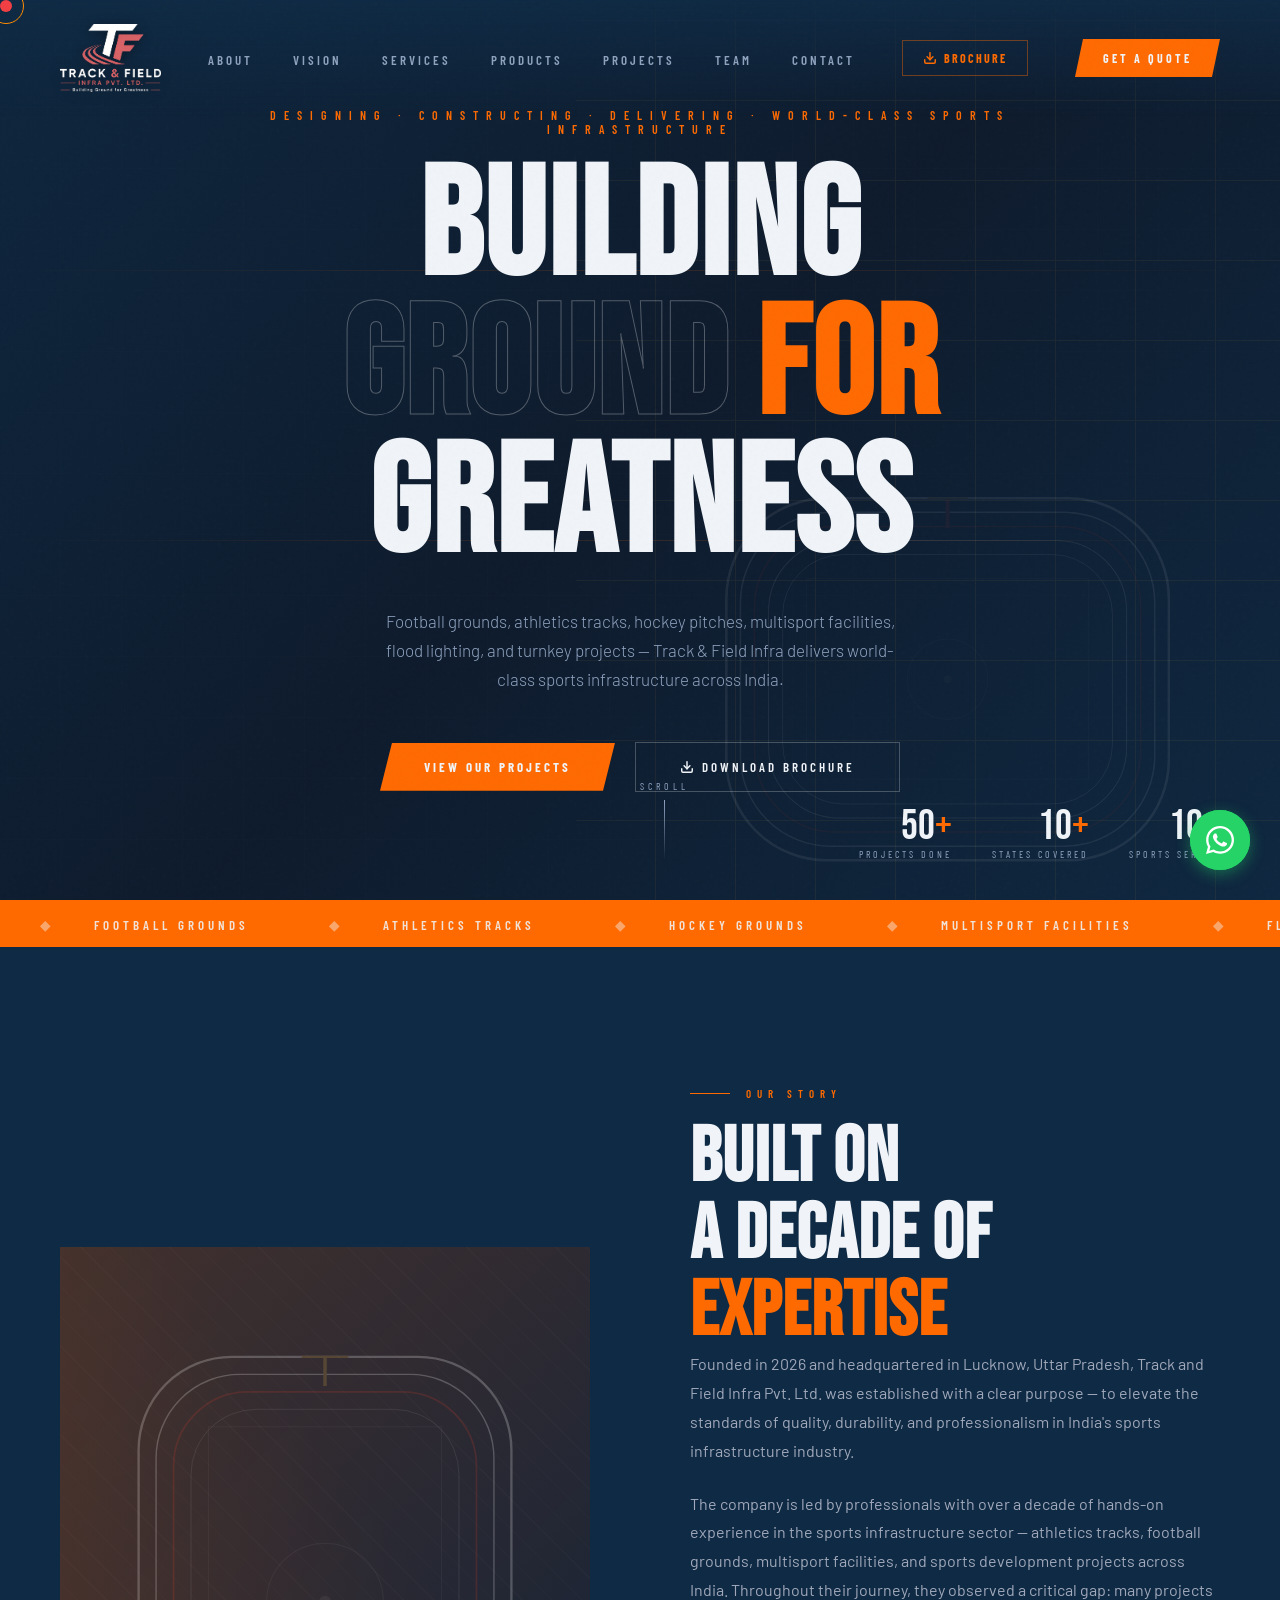
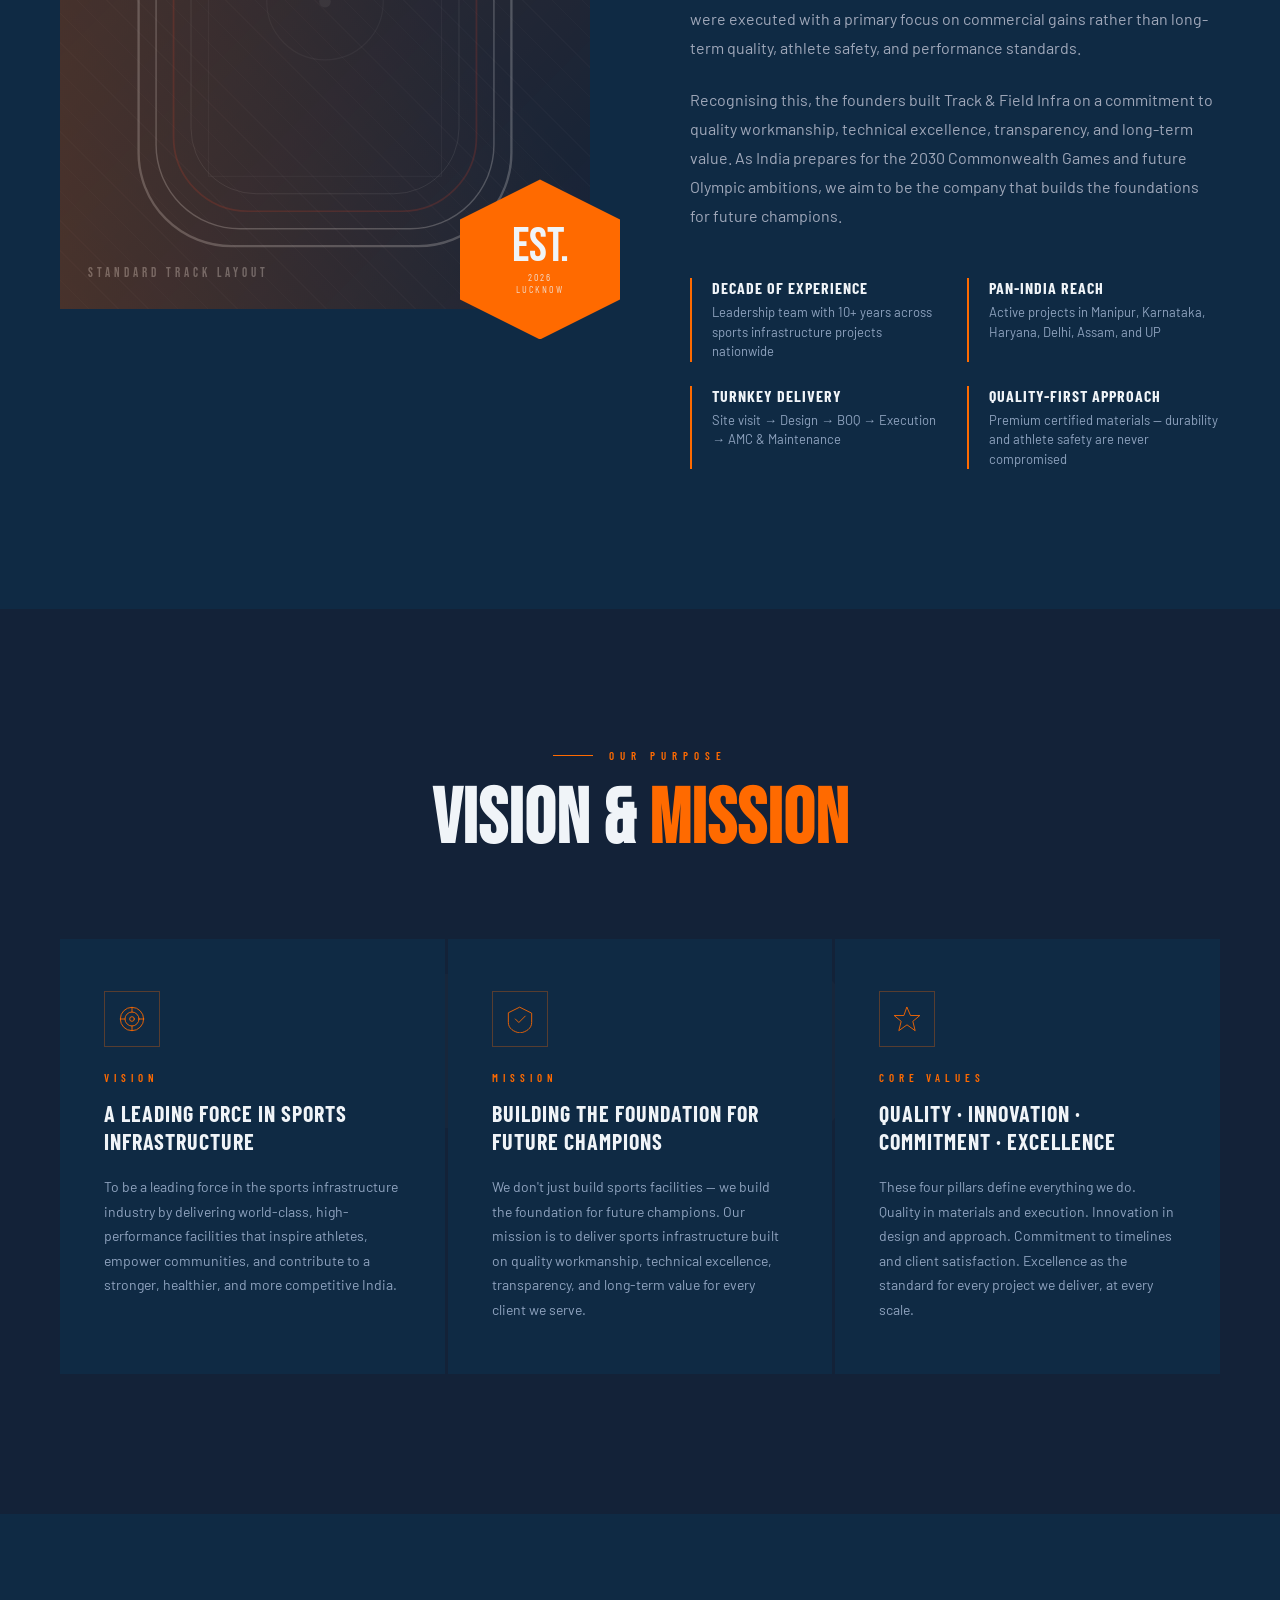
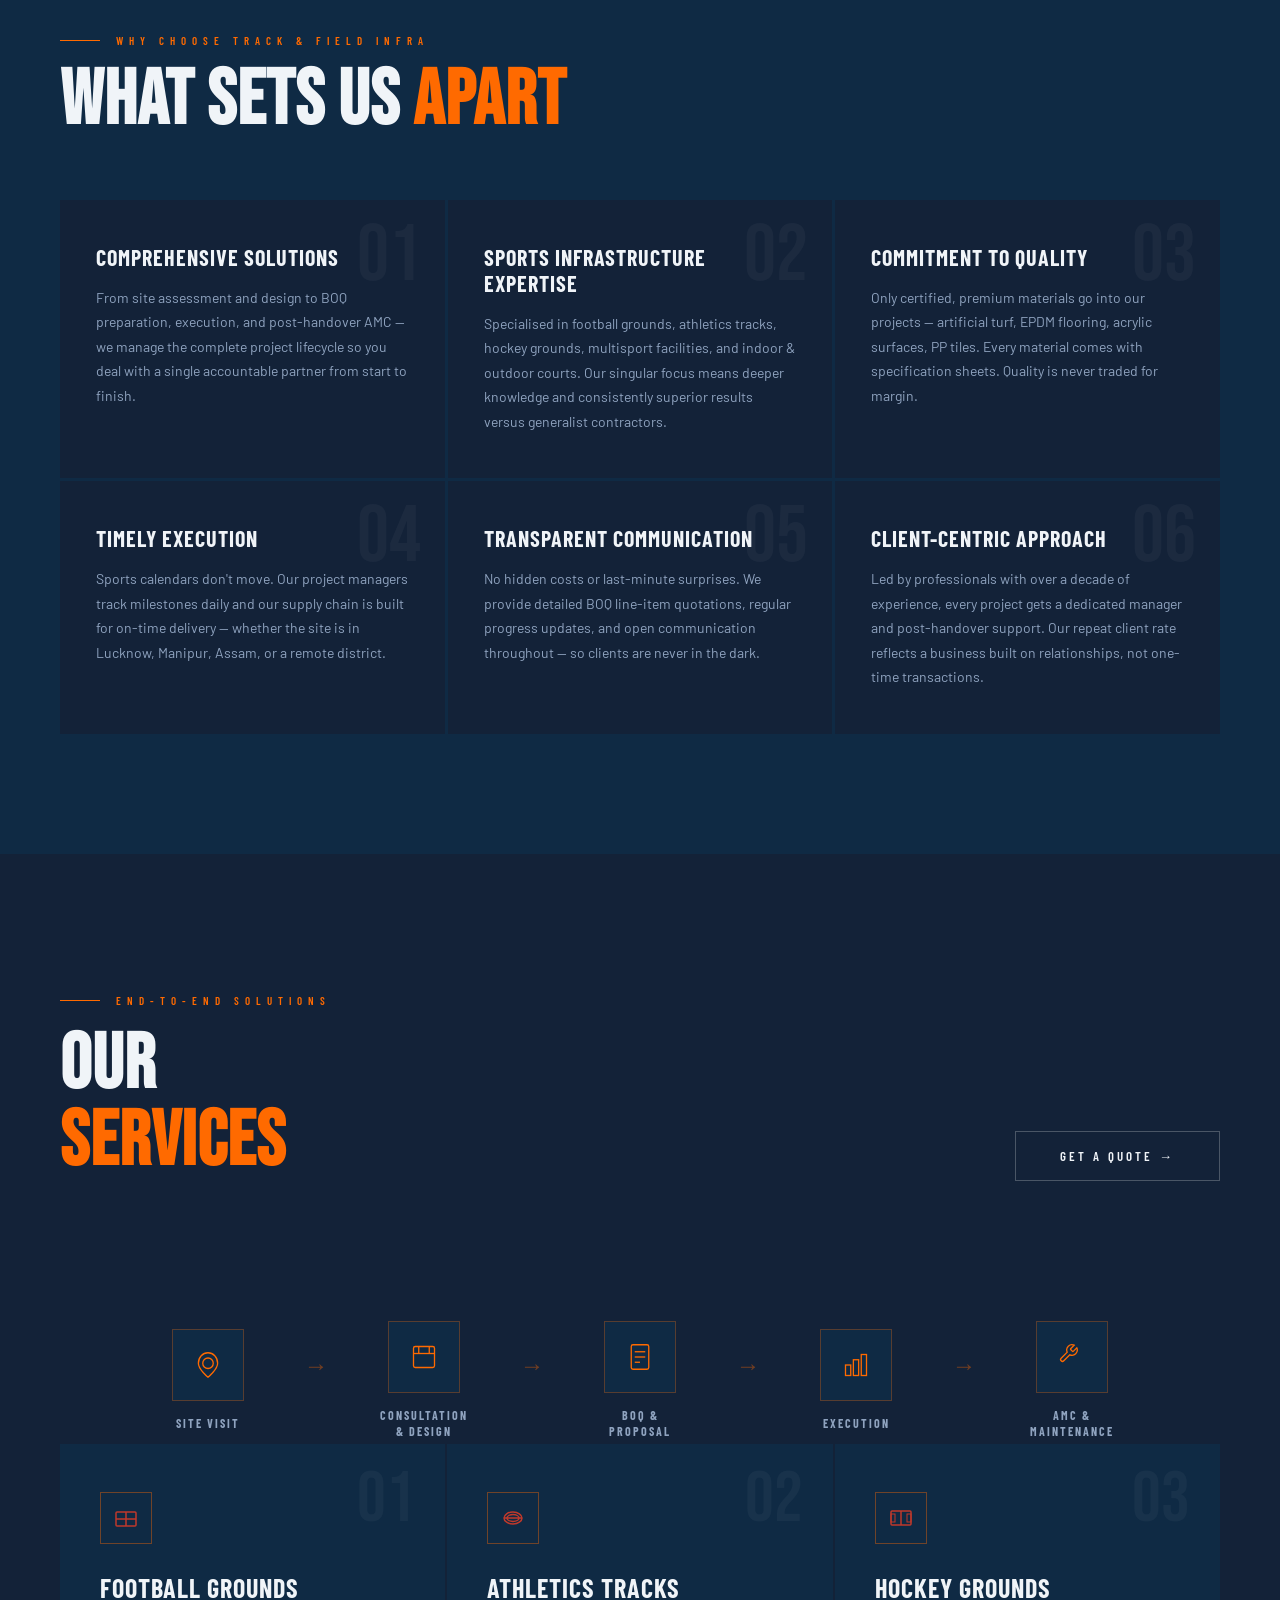
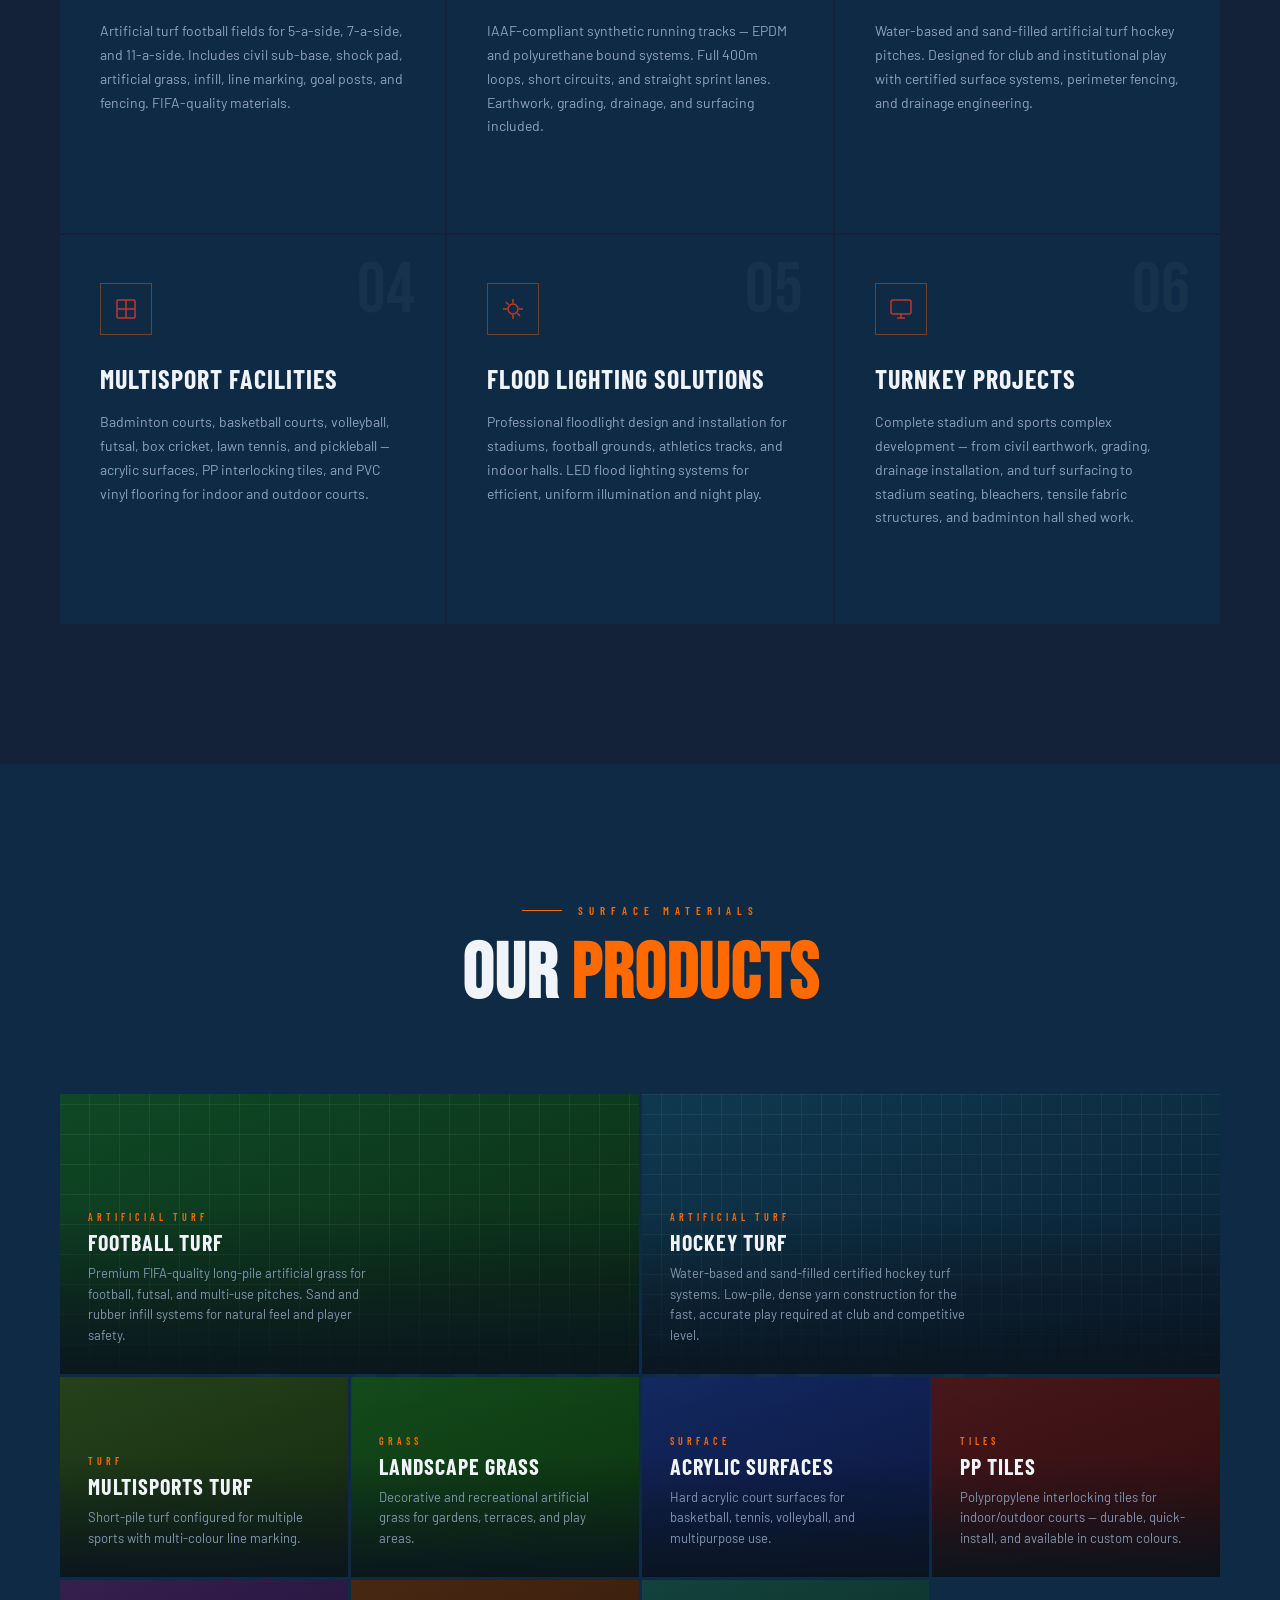
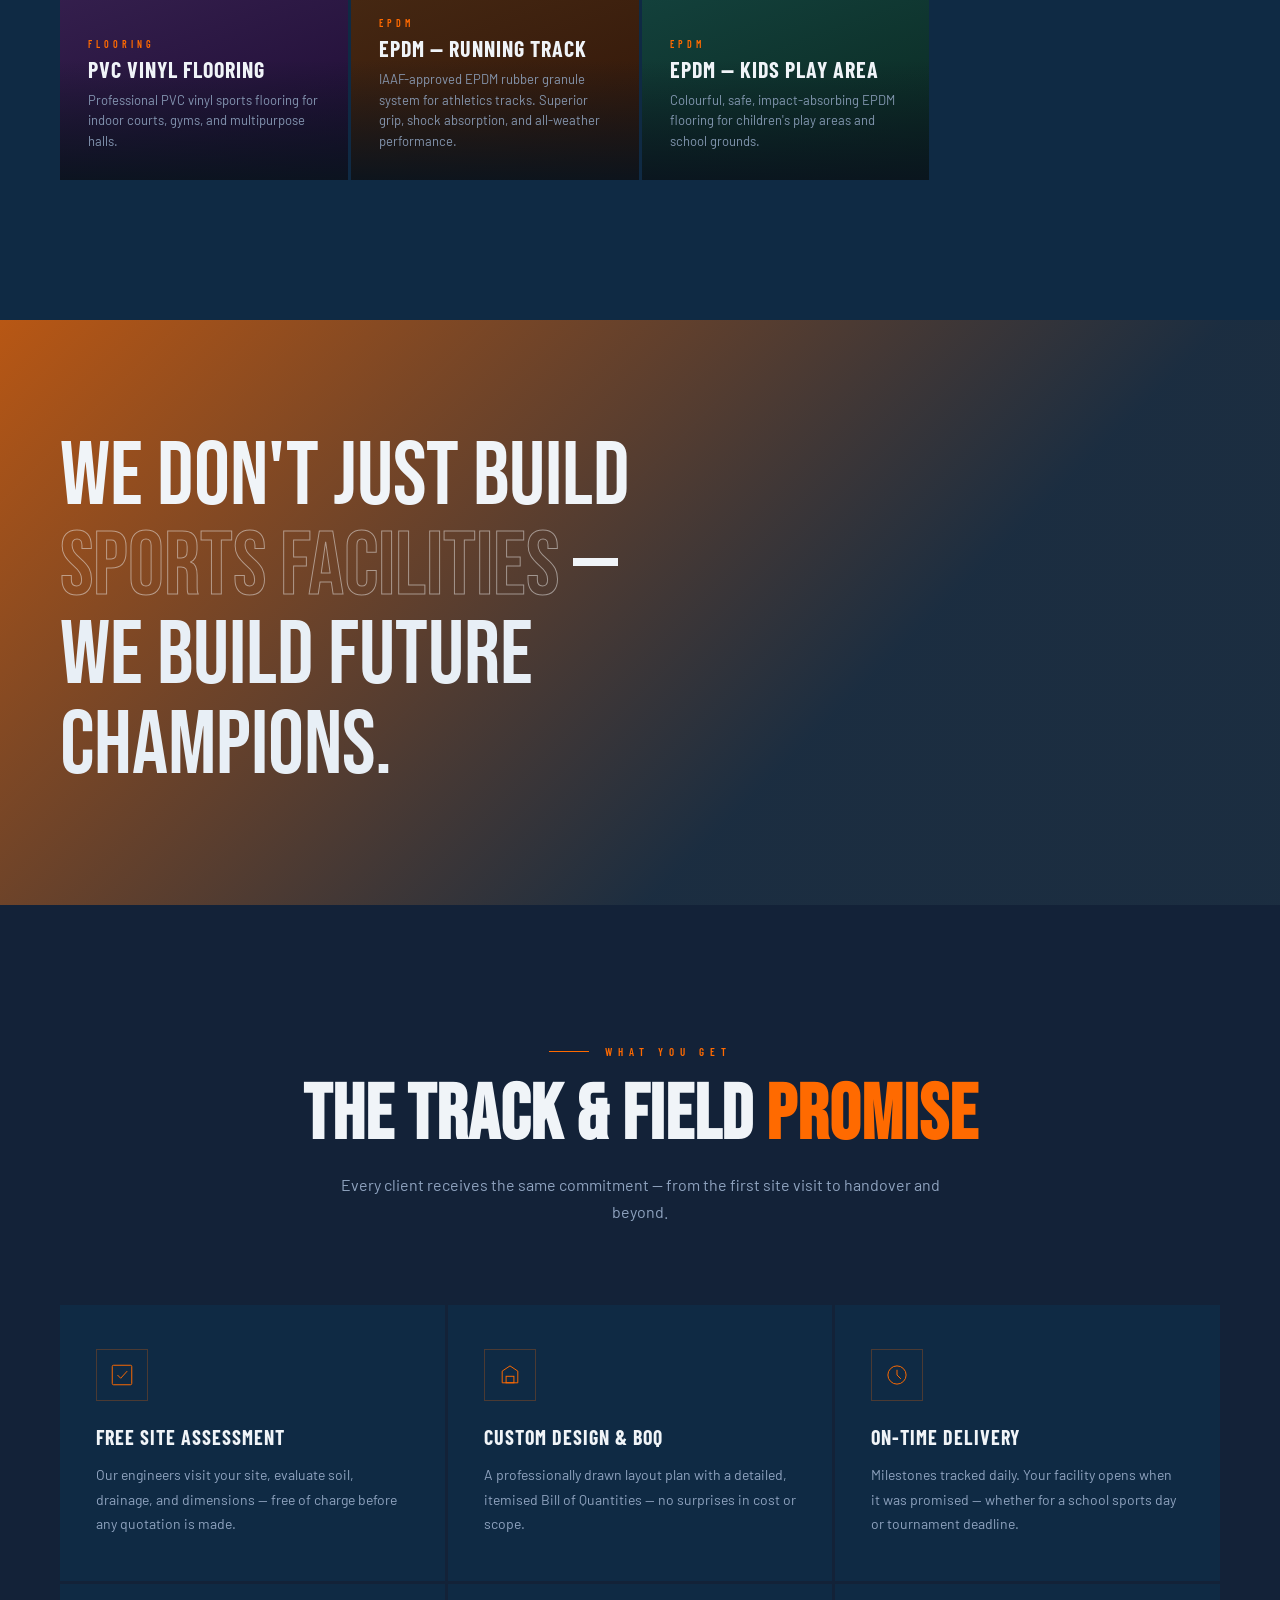
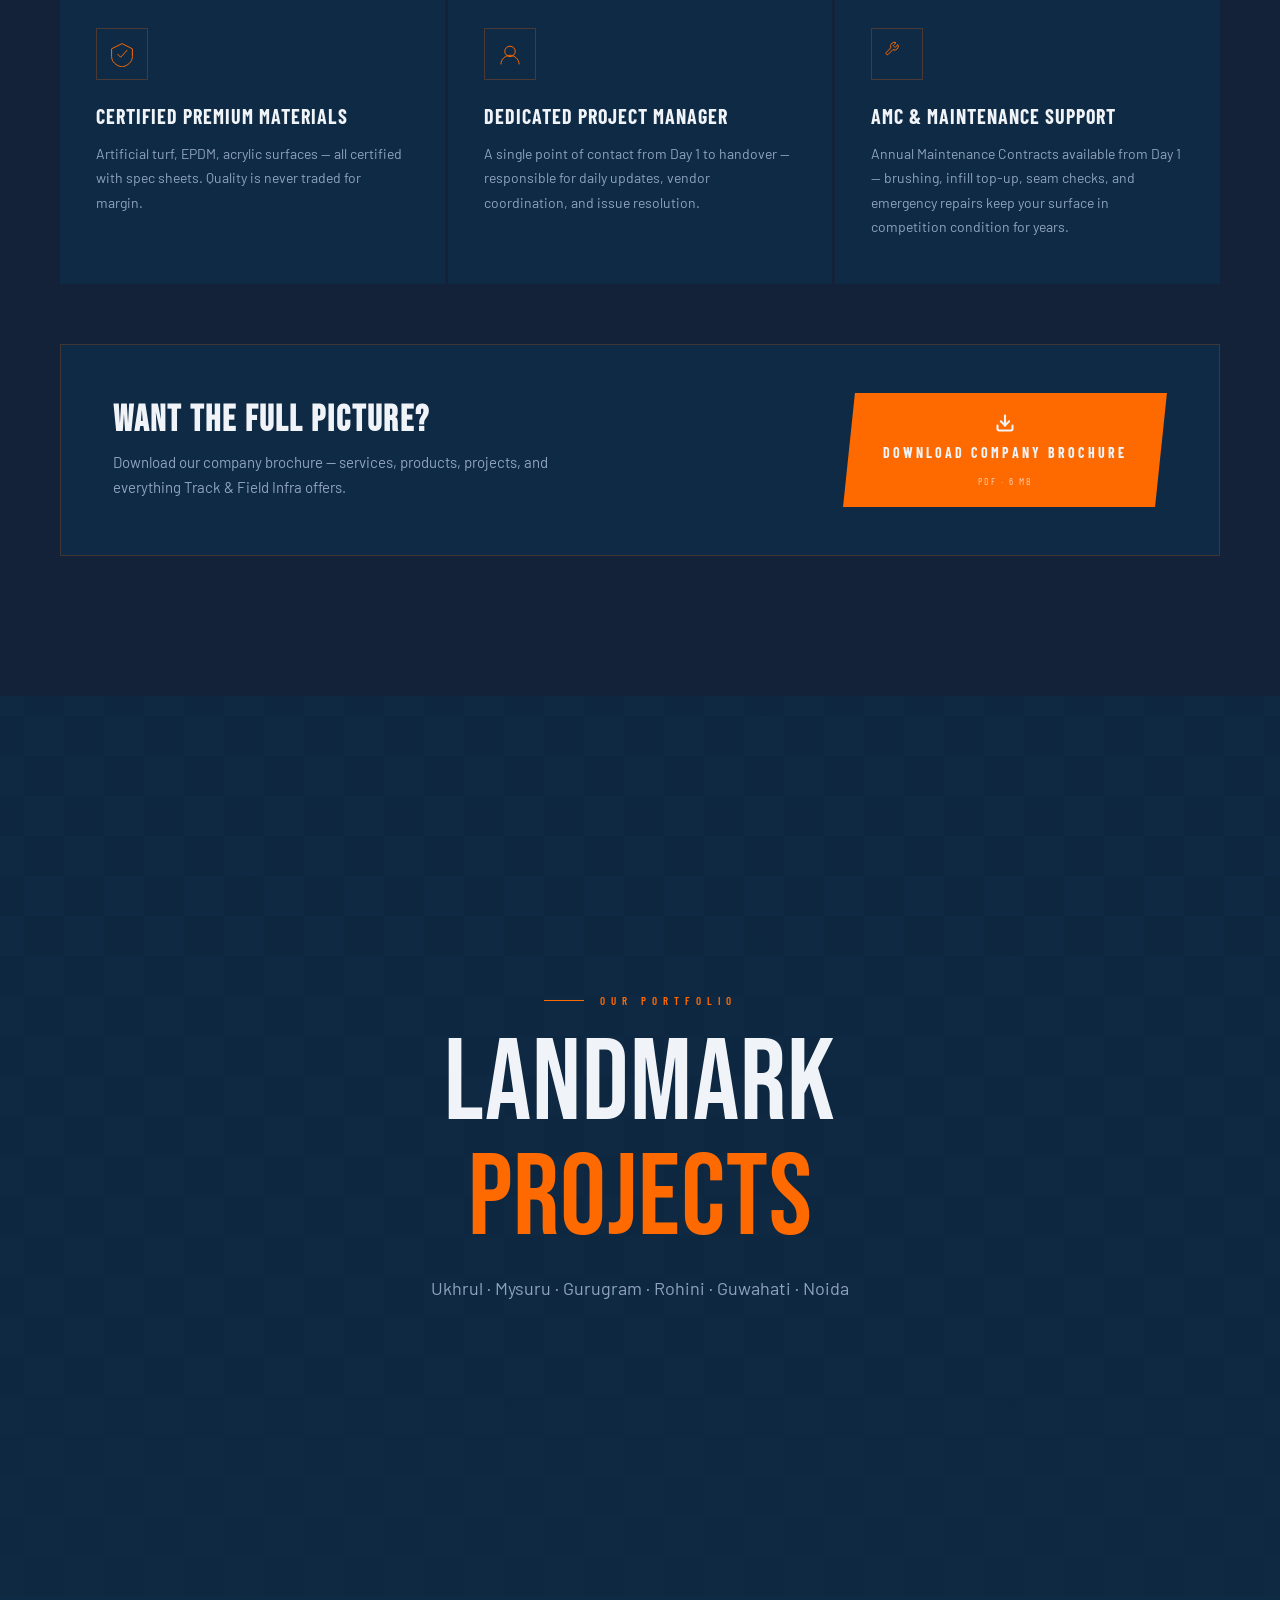
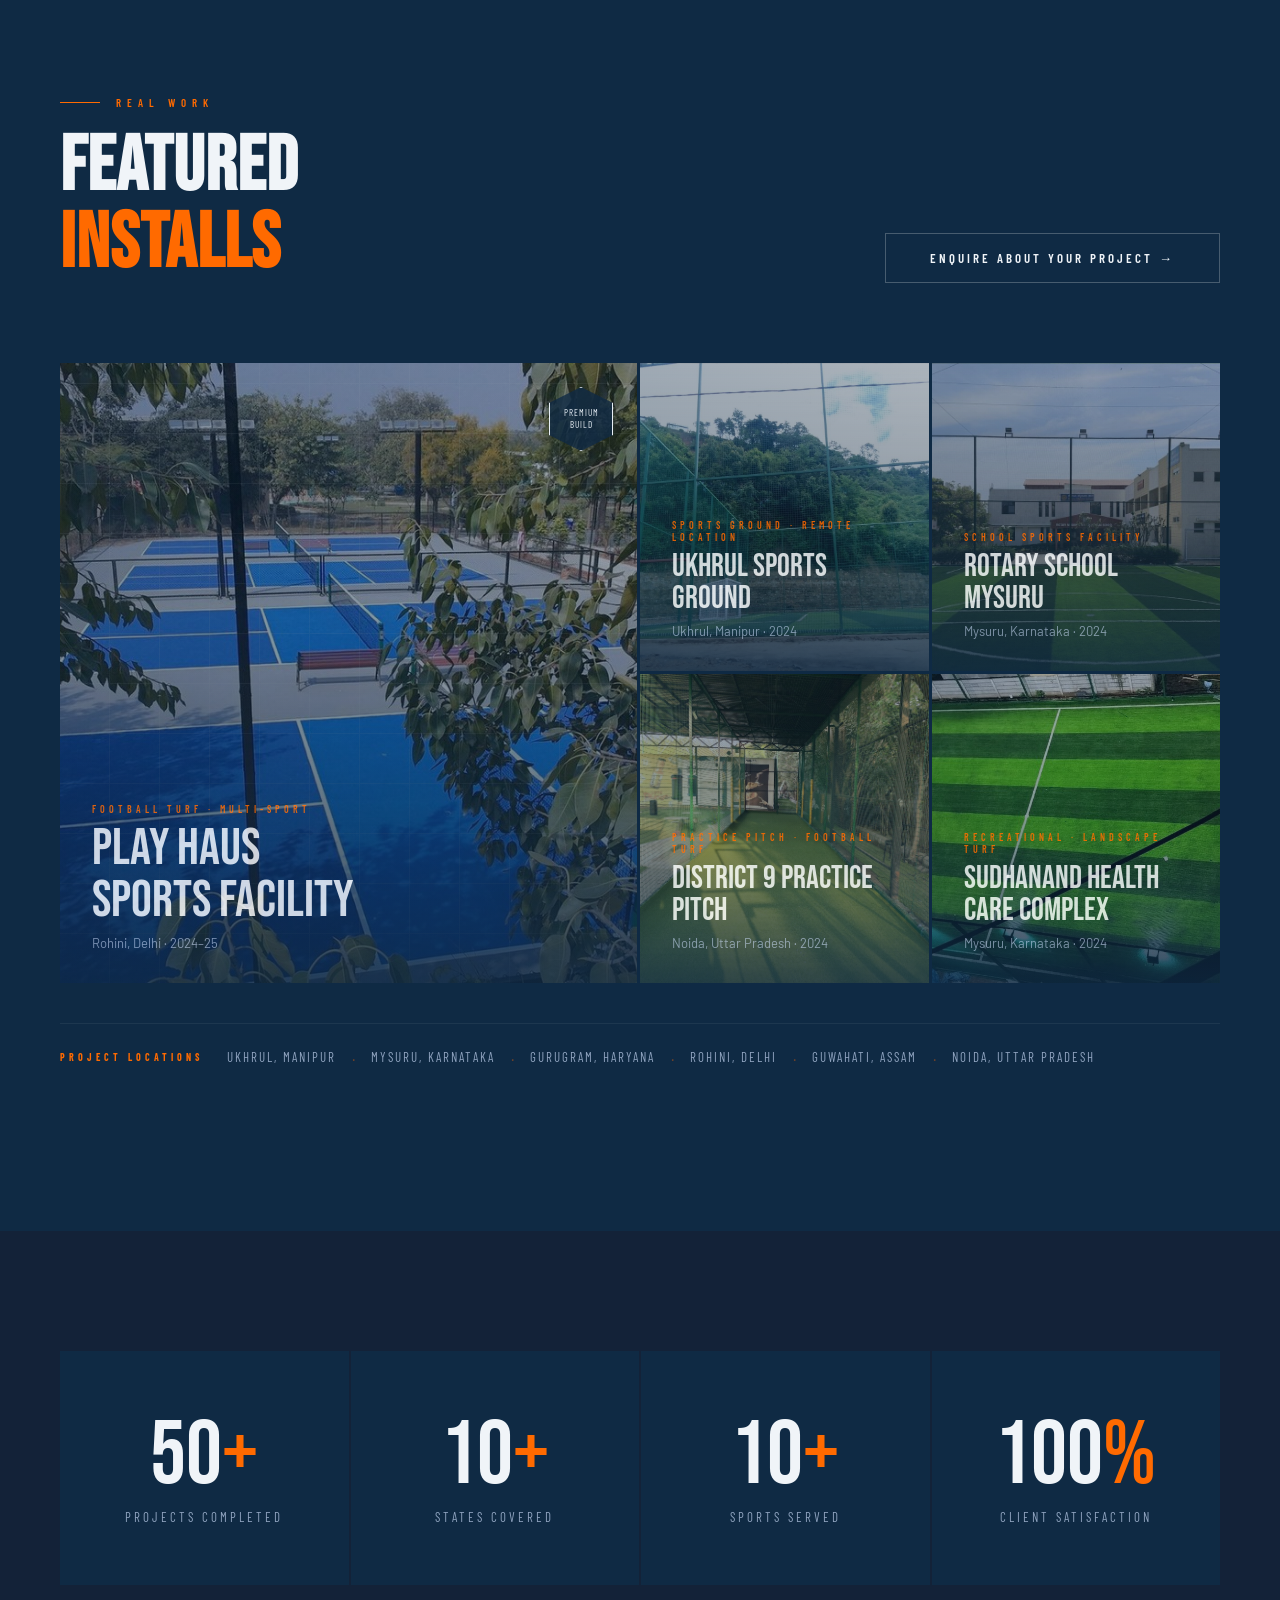
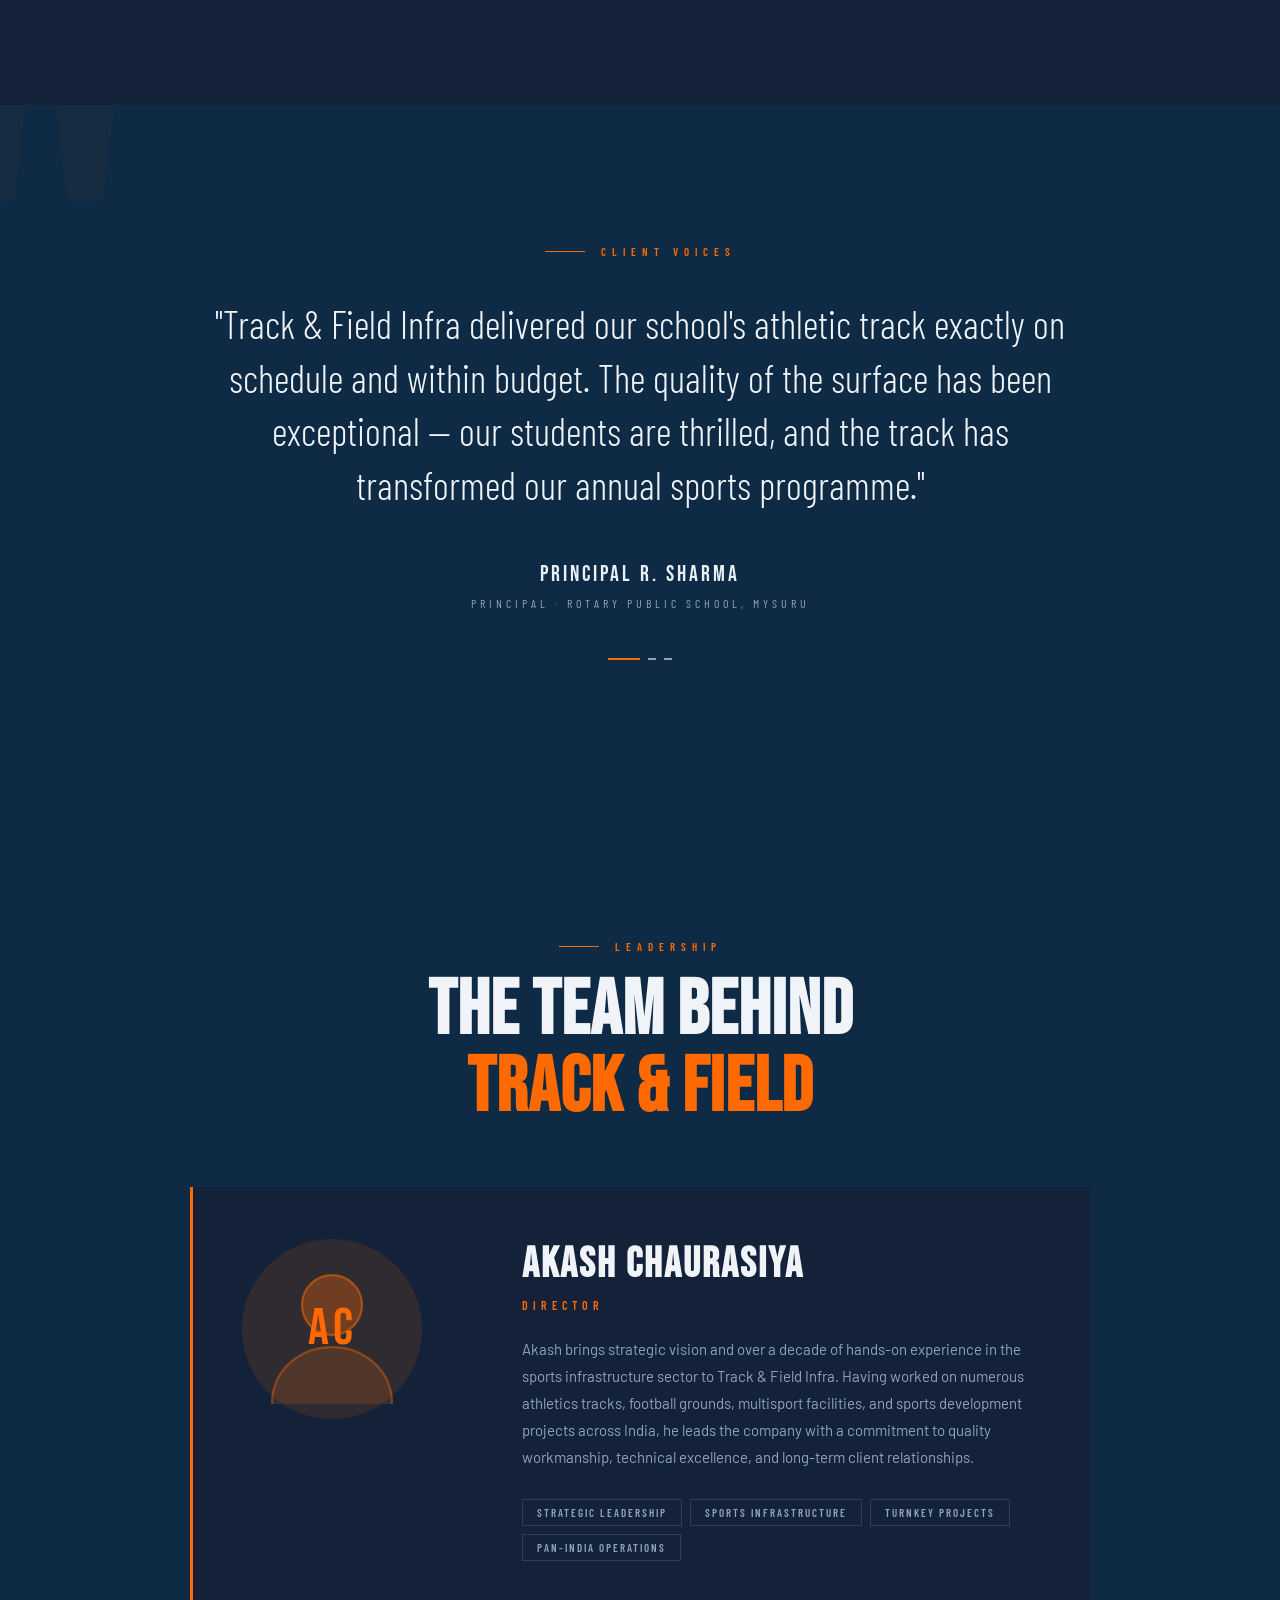
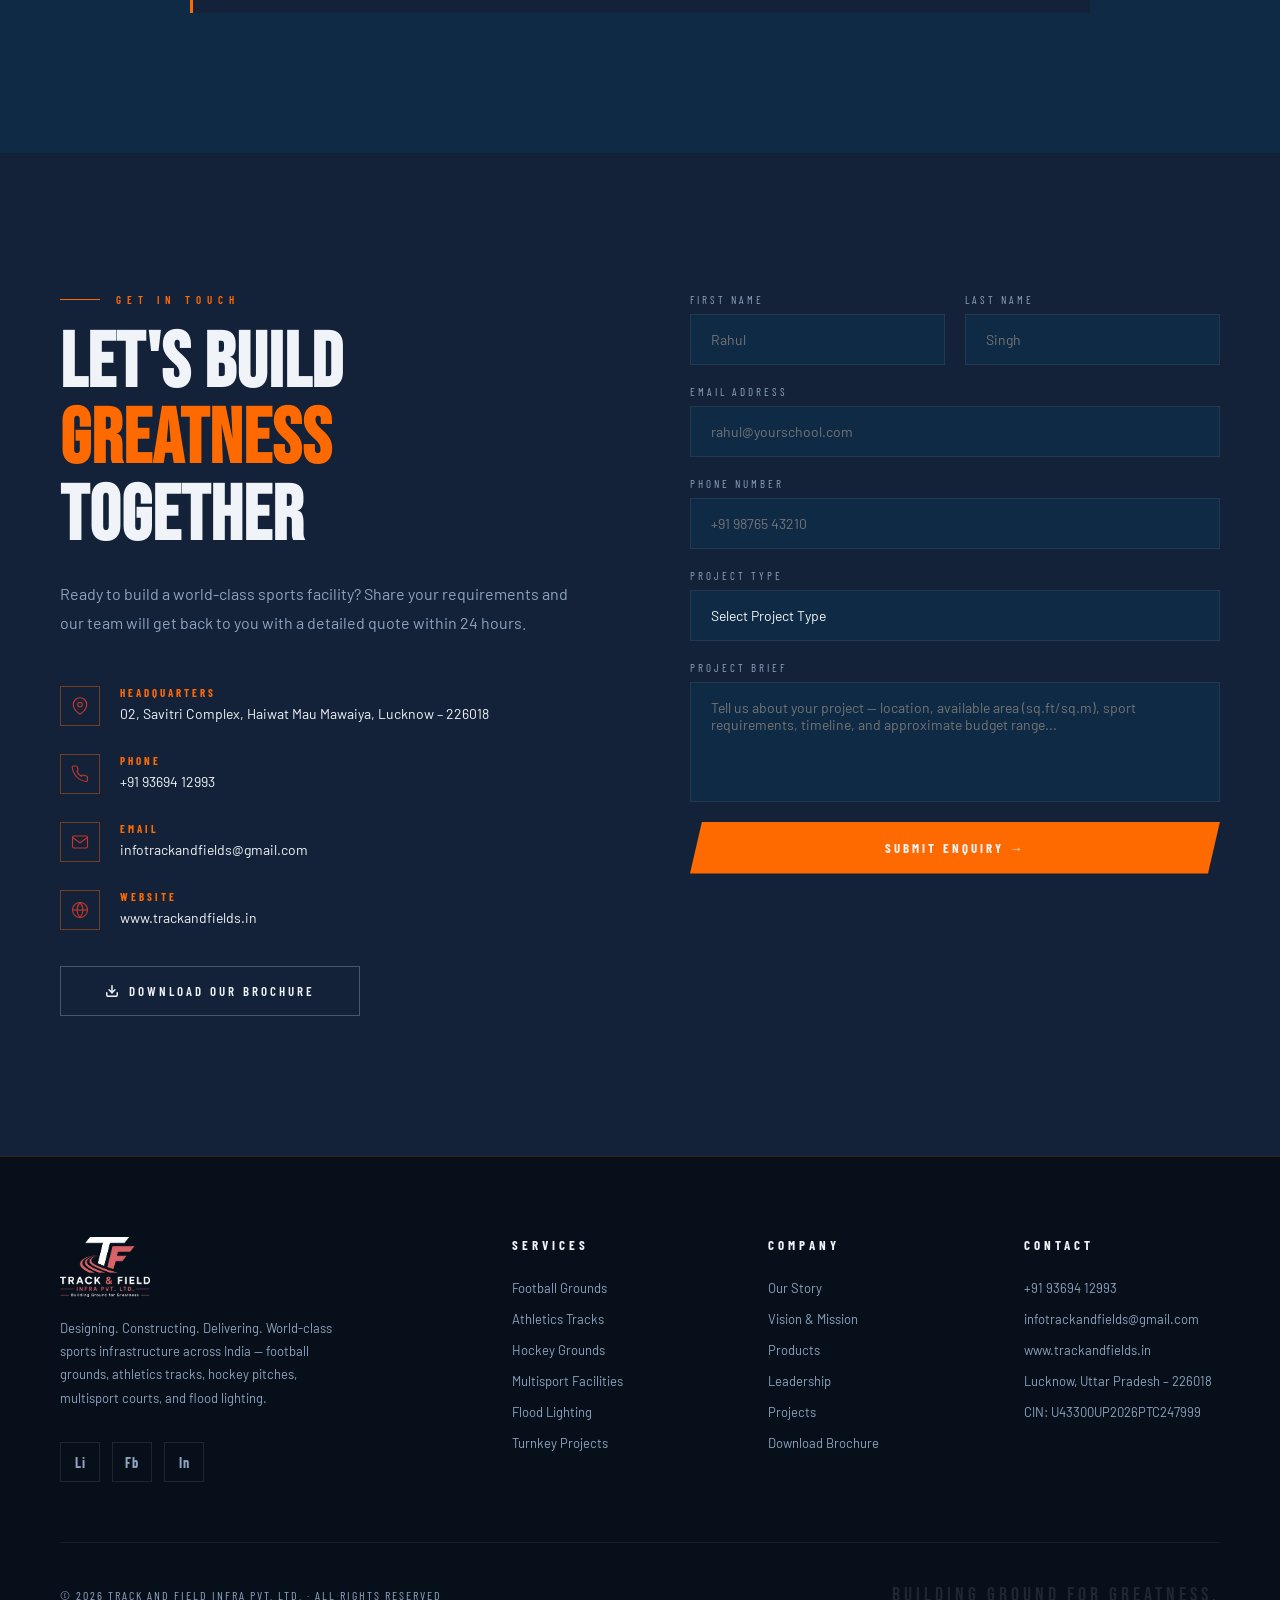
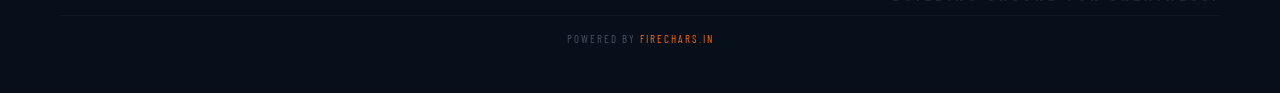
==== commit 58370ff4: "Add files via upload" ====
--- a/index.html
+++ b/index.html
@@ -3,32 +3,27 @@
 <head>
   <meta charset="UTF-8">
   <meta name="viewport" content="width=device-width, initial-scale=1.0">
-  <title>Track & Field Infra Pvt. Ltd. | Sports Infrastructure Specialists — Building Ground for Greatness</title>
-  <meta name="description" content="Track and Field Infra Pvt. Ltd. is India's trusted sports infrastructure company. We design, build & maintain athletic tracks, turf fields, and multi-sport courts. Building Ground for Greatness.">
-  <meta name="keywords" content="sports infrastructure India, athletic tracks, football turf, synthetic track, multi-sport courts, track and field construction, sports facility India, Lucknow sports infra">
+  <title>Track & Field Infra Pvt. Ltd. | Building Ground for Greatness — Sports Infrastructure India</title>
+  <meta name="description" content="Track and Field Infra Pvt. Ltd. — Designing, Constructing & Delivering World-Class Sports Infrastructure across India. Football Grounds, Athletics Tracks, Hockey Grounds, Multisport Facilities, Flood Lighting. Lucknow, UP.">
+  <meta name="keywords" content="sports infrastructure India, athletic tracks, football turf, hockey ground, multisport facilities, flood lighting, synthetic track, track and field construction, Lucknow sports infra, EPDM flooring, artificial turf">
   <meta name="author" content="Track and Field Infra Pvt. Ltd.">
   <meta name="robots" content="index, follow">
   <link rel="canonical" href="https://trackandfields.in/">
-
-  <!-- Open Graph -->
   <meta property="og:type" content="website">
   <meta property="og:url" content="https://trackandfields.in/">
   <meta property="og:title" content="Track & Field Infra Pvt. Ltd. | Building Ground for Greatness">
-  <meta property="og:description" content="India's trusted sports infrastructure specialists. Athletic tracks, football turf, multi-sport courts. Call +91 93694 12993.">
+  <meta property="og:description" content="Designing. Constructing. Delivering. World-Class Sports Infrastructure. Football Grounds, Athletics Tracks, Hockey, Multisport. Call +91 93694 12993.">
   <meta property="og:locale" content="en_IN">
   <meta property="og:site_name" content="Track and Field Infra">
-
-  <!-- Favicon -->
   <link rel="icon" type="image/png" href="assets/images/tnf-logo-main.png">
   <link rel="apple-touch-icon" href="assets/images/tnf-logo-main.png">
 
-  <!-- Structured Data -->
   <script type="application/ld+json">
   {
     "@context": "https://schema.org",
     "@type": "LocalBusiness",
     "name": "Track and Field Infra Pvt. Ltd.",
-    "description": "India's leading sports infrastructure company specialising in athletic track construction, artificial turf installation, and multi-sport facility development.",
+    "description": "India's leading sports infrastructure company — football grounds, athletics tracks, hockey grounds, multisport facilities, flood lighting, and turnkey projects.",
     "url": "https://trackandfields.in",
     "telephone": "+919369412993",
     "email": "infotrackandfields@gmail.com",
@@ -41,25 +36,11 @@
       "addressCountry": "IN"
     },
     "areaServed": "India",
-    "foundingDate": "2026",
-    "hasOfferCatalog": {
-      "@type": "OfferCatalog",
-      "name": "Sports Infrastructure Services",
-      "itemListElement": [
-        { "@type": "Offer", "itemOffered": { "@type": "Service", "name": "Synthetic Athletic Tracks" } },
-        { "@type": "Offer", "itemOffered": { "@type": "Service", "name": "Football & Multi-sport Turf" } },
-        { "@type": "Offer", "itemOffered": { "@type": "Service", "name": "Sports Court Construction" } },
-        { "@type": "Offer", "itemOffered": { "@type": "Service", "name": "Facility Design & Consultation" } },
-        { "@type": "Offer", "itemOffered": { "@type": "Service", "name": "Annual Maintenance Contracts" } }
-      ]
-    }
+    "foundingDate": "2026"
   }
   </script>
 
-  <!-- Google Fonts -->
   <link href="https://fonts.googleapis.com/css2?family=Bebas+Neue&family=Barlow+Condensed:wght@300;400;600;700&family=Barlow:wght@300;400;500&display=swap" rel="stylesheet">
-
-  <!-- CSS -->
   <link rel="stylesheet" href="css/base.css">
   <link rel="stylesheet" href="css/components.css">
   <link rel="stylesheet" href="css/sections.css">
@@ -77,26 +58,33 @@
     </a>
     <ul class="nav-links">
       <li><a href="#about">About</a></li>
-      <li><a href="#mission">Vision & Mission</a></li>
+      <li><a href="#mission">Vision</a></li>
       <li><a href="#services">Services</a></li>
+      <li><a href="#products">Products</a></li>
       <li><a href="#projects">Projects</a></li>
       <li><a href="#team">Team</a></li>
       <li><a href="#contact">Contact</a></li>
     </ul>
+    <a href="assets/TF_Brochure.pdf" download="TF_Brochure.pdf" class="nav-brochure-btn">
+      <svg width="14" height="14" viewBox="0 0 24 24" fill="none" stroke="currentColor" stroke-width="2.5" stroke-linecap="round"><path d="M21 15v4a2 2 0 0 1-2 2H5a2 2 0 0 1-2-2v-4"/><polyline points="7 10 12 15 17 10"/><line x1="12" y1="15" x2="12" y2="3"/></svg>
+      Brochure
+    </a>
     <button class="nav-cta" onclick="document.getElementById('contact').scrollIntoView({behavior:'smooth'})">Get a Quote</button>
     <button class="hamburger" id="hamburger" aria-label="Toggle menu" onclick="toggleMobileNav()">
       <span></span><span></span><span></span>
     </button>
   </nav>
 
-  <!-- MOBILE NAV DRAWER -->
+  <!-- MOBILE NAV -->
   <div class="mobile-nav" id="mobileNav">
     <a href="#about"    onclick="closeMobileNav()">About</a>
     <a href="#mission"  onclick="closeMobileNav()">Vision & Mission</a>
     <a href="#services" onclick="closeMobileNav()">Services</a>
+    <a href="#products" onclick="closeMobileNav()">Products</a>
     <a href="#projects" onclick="closeMobileNav()">Projects</a>
     <a href="#team"     onclick="closeMobileNav()">Team</a>
     <a href="#contact"  onclick="closeMobileNav()">Contact</a>
+    <a href="assets/TF_Brochure.pdf" download="TF_Brochure.pdf" onclick="closeMobileNav()" style="color:var(--rust)">⬇ Download Brochure</a>
     <button class="mobile-cta" onclick="closeMobileNav(); document.getElementById('contact').scrollIntoView({behavior:'smooth'})">Get a Quote</button>
   </div>
 
@@ -108,37 +96,34 @@
     </div>
     <div class="hero-structure"></div>
 
-    <!-- Athletic track SVG illustration -->
     <svg style="position:absolute;bottom:0;right:4%;width:44%;max-width:640px;opacity:0.07;pointer-events:none" viewBox="0 0 560 440" fill="none" xmlns="http://www.w3.org/2000/svg">
-      <!-- 400m track top view -->
       <rect x="60" y="40" width="440" height="360" rx="100" stroke="white" stroke-width="2.5"/>
       <rect x="74" y="54" width="412" height="332" rx="90" stroke="white" stroke-width="1.5"/>
       <rect x="88" y="68" width="384" height="304" rx="80" stroke="#c0392b" stroke-width="1.5"/>
       <rect x="102" y="82" width="356" height="276" rx="70" stroke="white" stroke-width="1"/>
       <rect x="116" y="96" width="328" height="248" rx="60" stroke="white" stroke-width="0.8"/>
-      <!-- Field inside -->
       <rect x="140" y="120" width="280" height="200" stroke="rgba(255,255,255,0.3)" stroke-width="1"/>
-      <!-- Centre circle -->
       <circle cx="280" cy="220" r="40" stroke="rgba(255,255,255,0.3)" stroke-width="1" fill="none"/>
       <circle cx="280" cy="220" r="4" fill="rgba(255,255,255,0.3)"/>
-      <!-- Finish line -->
       <line x1="280" y1="40" x2="280" y2="70" stroke="#c0392b" stroke-width="4"/>
-      <!-- Start blocks suggestion -->
       <line x1="260" y1="40" x2="300" y2="40" stroke="#d4a847" stroke-width="2"/>
     </svg>
 
     <div class="hero-content">
-      <div class="hero-eyebrow">Sports Infrastructure Specialists · Lucknow, India</div>
+      <div class="hero-eyebrow">Designing · Constructing · Delivering · World-Class Sports Infrastructure</div>
       <h1 class="hero-title">
         BUILDING<br>
         <span class="outline">GROUND</span> <span class="accent">FOR</span><br>GREATNESS
       </h1>
       <p class="hero-sub">
-        From world-class athletic tracks and football turfs to multi-sport courts — Track & Field Infra designs, builds, and maintains high-performance sports infrastructure across India.
+        Football grounds, athletics tracks, hockey pitches, multisport facilities, flood lighting, and turnkey projects — Track & Field Infra delivers world-class sports infrastructure across India.
       </p>
       <div class="hero-actions">
         <a href="#projects" class="btn-primary">View Our Projects</a>
-        <a href="#contact"  class="btn-ghost">Get a Free Quote</a>
+        <a href="assets/TF_Brochure.pdf" download="TF_Brochure.pdf" class="btn-ghost brochure-dl-btn">
+          <svg width="14" height="14" viewBox="0 0 24 24" fill="none" stroke="currentColor" stroke-width="2.5" stroke-linecap="round" style="margin-right:8px;vertical-align:middle"><path d="M21 15v4a2 2 0 0 1-2 2H5a2 2 0 0 1-2-2v-4"/><polyline points="7 10 12 15 17 10"/><line x1="12" y1="15" x2="12" y2="3"/></svg>
+          Download Brochure
+        </a>
       </div>
     </div>
 
@@ -152,7 +137,7 @@
         <div class="stat-label">States Covered</div>
       </div>
       <div class="stat-item">
-        <div class="stat-num">5<span>+</span></div>
+        <div class="stat-num">10<span>+</span></div>
         <div class="stat-label">Sports Served</div>
       </div>
     </div>
@@ -166,18 +151,20 @@
   <!-- TICKER -->
   <div class="ticker">
     <div class="ticker-track">
-      <span class="ticker-item">Athletic Tracks</span>
-      <span class="ticker-item">Football Turf</span>
-      <span class="ticker-item">Multi-Sport Courts</span>
-      <span class="ticker-item">School Sports Facilities</span>
-      <span class="ticker-item">Cricket Turf</span>
-      <span class="ticker-item">Landscape & Recreational</span>
-      <span class="ticker-item">Athletic Tracks</span>
-      <span class="ticker-item">Football Turf</span>
-      <span class="ticker-item">Multi-Sport Courts</span>
-      <span class="ticker-item">School Sports Facilities</span>
-      <span class="ticker-item">Cricket Turf</span>
-      <span class="ticker-item">Landscape & Recreational</span>
+      <span class="ticker-item">Football Grounds</span>
+      <span class="ticker-item">Athletics Tracks</span>
+      <span class="ticker-item">Hockey Grounds</span>
+      <span class="ticker-item">Multisport Facilities</span>
+      <span class="ticker-item">Flood Lighting</span>
+      <span class="ticker-item">Turnkey Projects</span>
+      <span class="ticker-item">EPDM Flooring</span>
+      <span class="ticker-item">Artificial Turf</span>
+      <span class="ticker-item">Football Grounds</span>
+      <span class="ticker-item">Athletics Tracks</span>
+      <span class="ticker-item">Hockey Grounds</span>
+      <span class="ticker-item">Multisport Facilities</span>
+      <span class="ticker-item">Flood Lighting</span>
+      <span class="ticker-item">Turnkey Projects</span>
     </div>
   </div>
 
@@ -186,7 +173,6 @@
     <div class="about-grid">
       <div class="about-visual reveal">
         <div class="about-img-main">
-          <!-- Athletic track schematic -->
           <svg viewBox="0 0 400 500" style="width:100%;height:100%;padding:32px;opacity:0.22" fill="none" xmlns="http://www.w3.org/2000/svg">
             <rect x="40" y="60" width="320" height="420" rx="80" stroke="white" stroke-width="2"/>
             <rect x="55" y="75" width="290" height="390" rx="72" stroke="white" stroke-width="1.2"/>
@@ -207,30 +193,33 @@
       </div>
 
       <div class="about-text">
-        <div class="section-label reveal">How It Started</div>
-        <h2 class="section-title reveal reveal-delay-1">THE STORY<br>BEHIND<br><span style="color:var(--rust)">TRACK & FIELD</span></h2>
+        <div class="section-label reveal">Our Story</div>
+        <h2 class="section-title reveal reveal-delay-1">BUILT ON<br>A DECADE OF<br><span style="color:var(--rust)">EXPERTISE</span></h2>
         <p class="reveal reveal-delay-2">
-          Track and Field Infra Pvt. Ltd. was born from a simple yet powerful observation: India has no shortage of athletic talent, but it suffers a critical shortage of quality sporting surfaces. Founded in Lucknow in 2026, we set out to change that — one field at a time.
+          Founded in 2026 and headquartered in Lucknow, Uttar Pradesh, Track and Field Infra Pvt. Ltd. was established with a clear purpose — to elevate the standards of quality, durability, and professionalism in India's sports infrastructure industry.
         </p>
         <p class="reveal reveal-delay-2">
-          Our founding team brought together civil engineering expertise and a deep passion for sport. We saw schools, academies, and institutions struggling with substandard or non-existent sports infrastructure — and decided to build a company that could deliver world-class surfaces at Indian scales, for Indian conditions, with Indian dedication.
+          The company is led by professionals with over a decade of hands-on experience in the sports infrastructure sector — athletics tracks, football grounds, multisport facilities, and sports development projects across India. Throughout their journey, they observed a critical gap: many projects were executed with a primary focus on commercial gains rather than long-term quality, athlete safety, and performance standards.
+        </p>
+        <p class="reveal reveal-delay-2">
+          Recognising this, the founders built Track & Field Infra on a commitment to quality workmanship, technical excellence, transparency, and long-term value. As India prepares for the 2030 Commonwealth Games and future Olympic ambitions, we aim to be the company that builds the foundations for future champions.
         </p>
         <div class="about-features">
           <div class="feature-item reveal reveal-delay-3">
-            <h4>Engineer-Led</h4>
-            <p>Every project is designed and executed by experienced civil and sports surface engineers</p>
+            <h4>Decade of Experience</h4>
+            <p>Leadership team with 10+ years across sports infrastructure projects nationwide</p>
           </div>
           <div class="feature-item reveal reveal-delay-3">
             <h4>Pan-India Reach</h4>
-            <p>Active project delivery across North, South, East, and Central India</p>
+            <p>Active projects in Manipur, Karnataka, Haryana, Delhi, Assam, and UP</p>
           </div>
           <div class="feature-item reveal reveal-delay-4">
             <h4>Turnkey Delivery</h4>
-            <p>End-to-end: site assessment, design, civil work, surface installation, and handover</p>
+            <p>Site visit → Design → BOQ → Execution → AMC & Maintenance</p>
           </div>
           <div class="feature-item reveal reveal-delay-4">
-            <h4>School-Focused</h4>
-            <p>Deep expertise in school and academy projects — where tomorrow's champions train</p>
+            <h4>Quality-First Approach</h4>
+            <p>Premium certified materials — durability and athlete safety are never compromised</p>
           </div>
         </div>
       </div>
@@ -249,10 +238,8 @@
             <svg viewBox="0 0 48 48" fill="none" stroke="currentColor" stroke-width="1.5" stroke-linecap="round"><circle cx="24" cy="24" r="20"/><circle cx="24" cy="24" r="12"/><circle cx="24" cy="24" r="4"/><line x1="24" y1="4" x2="24" y2="12"/><line x1="24" y1="36" x2="24" y2="44"/><line x1="4" y1="24" x2="12" y2="24"/><line x1="36" y1="24" x2="44" y2="24"/></svg>
           </div>
           <div class="mission-eyebrow">Vision</div>
-          <h3>To Become India's Most Trusted Name in Sports Infrastructure</h3>
-          <p>
-            We envision an India where every school, academy, and sporting institution has access to professional-grade sports surfaces — surfaces that don't limit athletic potential but rather unleash it. Track & Field Infra aims to be the company that makes that vision a reality across every state and district.
-          </p>
+          <h3>A Leading Force in Sports Infrastructure</h3>
+          <p>To be a leading force in the sports infrastructure industry by delivering world-class, high-performance facilities that inspire athletes, empower communities, and contribute to a stronger, healthier, and more competitive India.</p>
         </div>
 
         <div class="mission-card reveal reveal-delay-2">
@@ -260,21 +247,17 @@
             <svg viewBox="0 0 48 48" fill="none" stroke="currentColor" stroke-width="1.5" stroke-linecap="round"><path d="M24 4 L44 14 L44 30 C44 40 35 46 24 48 C13 46 4 40 4 30 L4 14 Z"/><polyline points="16,24 22,30 33,19"/></svg>
           </div>
           <div class="mission-eyebrow">Mission</div>
-          <h3>Building Ground for Greatness, One Surface at a Time</h3>
-          <p>
-            Our mission is to deliver world-class sports infrastructure with uncompromising quality, on-time execution, and post-installation support. We commit to using premium materials, certified construction methods, and transparent processes — so every client receives a surface that performs for decades and nurtures generations of athletes.
-          </p>
+          <h3>Building the Foundation for Future Champions</h3>
+          <p>We don't just build sports facilities — we build the foundation for future champions. Our mission is to deliver sports infrastructure built on quality workmanship, technical excellence, transparency, and long-term value for every client we serve.</p>
         </div>
 
         <div class="mission-card reveal reveal-delay-3">
           <div class="mission-icon">
-            <svg viewBox="0 0 48 48" fill="none" stroke="currentColor" stroke-width="1.5" stroke-linecap="round"><rect x="6" y="6" width="36" height="36" rx="3"/><line x1="6" y1="18" x2="42" y2="18"/><line x1="18" y1="6" x2="18" y2="18"/><line x1="30" y1="6" x2="30" y2="18"/><circle cx="17" cy="30" r="3"/><circle cx="31" cy="30" r="3"/><line x1="20" y1="30" x2="28" y2="30"/></svg>
+            <svg viewBox="0 0 48 48" fill="none" stroke="currentColor" stroke-width="1.5" stroke-linecap="round"><polygon points="24,4 30,18 46,18 34,28 38,44 24,34 10,44 14,28 2,18 18,18"/></svg>
           </div>
           <div class="mission-eyebrow">Core Values</div>
-          <h3>Quality, Integrity &amp; Athletic Legacy</h3>
-          <p>
-            Every surface we build carries our name and reputation. We operate with complete transparency in materials sourcing, pricing, and timelines. We believe sports infrastructure is not just construction — it is the foundation of athletic legacy, and we treat every project with that gravitas.
-          </p>
+          <h3>Quality · Innovation · Commitment · Excellence</h3>
+          <p>These four pillars define everything we do. Quality in materials and execution. Innovation in design and approach. Commitment to timelines and client satisfaction. Excellence as the standard for every project we deliver, at every scale.</p>
         </div>
       </div>
     </div>
@@ -282,180 +265,316 @@
 
   <!-- WHY CHOOSE US -->
   <section class="why-us" id="why">
-    <div class="parallax-banner-content" style="position:relative;z-index:2;padding:120px 60px;max-width:1300px;margin:0 auto">
+    <div style="position:relative;z-index:2;padding:120px 60px;max-width:1300px;margin:0 auto">
       <div class="section-label reveal" style="margin-bottom:16px">Why Choose Track & Field Infra</div>
       <h2 class="section-title reveal reveal-delay-1" style="margin-bottom:60px">WHAT SETS US <span style="color:var(--rust)">APART</span></h2>
 
       <div class="why-grid">
         <div class="why-card reveal">
           <div class="why-num">01</div>
-          <h3>Specialized Expertise</h3>
-          <p>We focus exclusively on sports infrastructure — not general construction. That singular focus means deeper knowledge, better material sourcing, and superior execution quality for every track, turf, and court we build.</p>
+          <h3>Comprehensive Solutions</h3>
+          <p>From site assessment and design to BOQ preparation, execution, and post-handover AMC — we manage the complete project lifecycle so you deal with a single accountable partner from start to finish.</p>
         </div>
         <div class="why-card reveal reveal-delay-1">
           <div class="why-num">02</div>
-          <h3>Certified Materials</h3>
-          <p>We only use certified, internationally tested surface materials — synthetic tracks that meet IAAF performance standards, FIFA-quality artificial grass, and durable interlocking court tiles that perform in Indian climate conditions.</p>
+          <h3>Sports Infrastructure Expertise</h3>
+          <p>Specialised in football grounds, athletics tracks, hockey grounds, multisport facilities, and indoor & outdoor courts. Our singular focus means deeper knowledge and consistently superior results versus generalist contractors.</p>
         </div>
         <div class="why-card reveal reveal-delay-2">
           <div class="why-num">03</div>
-          <h3>On-Time, Every Time</h3>
-          <p>Sports season schedules don't move. We understand the pressure of deadlines — whether it's a school sports day or a tournament deadline — and have built our entire project management system around on-time delivery.</p>
+          <h3>Commitment to Quality</h3>
+          <p>Only certified, premium materials go into our projects — artificial turf, EPDM flooring, acrylic surfaces, PP tiles. Every material comes with specification sheets. Quality is never traded for margin.</p>
         </div>
         <div class="why-card reveal reveal-delay-3">
           <div class="why-num">04</div>
-          <h3>Post-Installation Support</h3>
-          <p>We don't disappear after handover. Our Annual Maintenance Contracts (AMC) cover full surface upkeep, wear assessment, infill replenishment, and emergency repairs — keeping your investment performing at peak for years.</p>
+          <h3>Timely Execution</h3>
+          <p>Sports calendars don't move. Our project managers track milestones daily and our supply chain is built for on-time delivery — whether the site is in Lucknow, Manipur, Assam, or a remote district.</p>
         </div>
         <div class="why-card reveal reveal-delay-4">
           <div class="why-num">05</div>
-          <h3>Transparent Pricing</h3>
-          <p>No hidden costs, no surprises. We provide detailed line-item quotations covering materials, civil work, logistics, and installation so clients understand exactly what they're getting — and getting what they paid for.</p>
+          <h3>Transparent Communication</h3>
+          <p>No hidden costs or last-minute surprises. We provide detailed BOQ line-item quotations, regular progress updates, and open communication throughout — so clients are never in the dark.</p>
         </div>
         <div class="why-card reveal reveal-delay-5">
           <div class="why-num">06</div>
-          <h3>Pan-India Execution</h3>
-          <p>From Delhi schools to Manipur grounds — we've built facilities across the length and breadth of India. Our logistics, vendor network, and site management capabilities handle projects in remote and urban locations alike.</p>
-        </div>
-      </div>
-    </div>
-  </section>
-
-  <!-- SERVICES -->
+          <h3>Client-Centric Approach</h3>
+          <p>Led by professionals with over a decade of experience, every project gets a dedicated manager and post-handover support. Our repeat client rate reflects a business built on relationships, not one-time transactions.</p>
+        </div>
+      </div>
+    </div>
+  </section>
+
+  <!-- SERVICES (Process + Full Service Grid) -->
   <section class="services" id="services">
     <div class="services-header">
       <div>
-        <div class="section-label reveal">Our Expertise</div>
-        <h2 class="section-title reveal reveal-delay-1">WHAT WE<br><span style="color:var(--rust)">BUILD</span></h2>
+        <div class="section-label reveal">End-to-End Solutions</div>
+        <h2 class="section-title reveal reveal-delay-1">OUR<br><span style="color:var(--rust)">SERVICES</span></h2>
       </div>
       <a href="#contact" class="btn-ghost reveal reveal-delay-2">Get a Quote &rarr;</a>
     </div>
 
-    <div class="services-grid">
+    <!-- Process Flow -->
+    <div class="process-flow reveal">
+      <div class="process-step">
+        <div class="process-icon">
+          <svg viewBox="0 0 32 32" fill="none" stroke="var(--rust)" stroke-width="1.5"><circle cx="16" cy="14" r="6"/><path d="M16 2 C10 2 5 7 5 14 C5 21 16 30 16 30 C16 30 27 21 27 14 C27 7 22 2 16 2Z"/></svg>
+        </div>
+        <div class="process-label">Site Visit</div>
+      </div>
+      <div class="process-arrow">→</div>
+      <div class="process-step">
+        <div class="process-icon">
+          <svg viewBox="0 0 32 32" fill="none" stroke="var(--rust)" stroke-width="1.5"><rect x="4" y="4" width="24" height="24" rx="2"/><line x1="4" y1="12" x2="28" y2="12"/><line x1="10" y1="4" x2="10" y2="12"/><line x1="22" y1="4" x2="22" y2="12"/></svg>
+        </div>
+        <div class="process-label">Consultation<br>& Design</div>
+      </div>
+      <div class="process-arrow">→</div>
+      <div class="process-step">
+        <div class="process-icon">
+          <svg viewBox="0 0 32 32" fill="none" stroke="var(--rust)" stroke-width="1.5"><rect x="6" y="2" width="20" height="28" rx="2"/><line x1="10" y1="10" x2="22" y2="10"/><line x1="10" y1="16" x2="22" y2="16"/><line x1="10" y1="22" x2="16" y2="22"/></svg>
+        </div>
+        <div class="process-label">BOQ &<br>Proposal</div>
+      </div>
+      <div class="process-arrow">→</div>
+      <div class="process-step">
+        <div class="process-icon">
+          <svg viewBox="0 0 32 32" fill="none" stroke="var(--rust)" stroke-width="1.5"><rect x="4" y="16" width="6" height="12"/><rect x="13" y="10" width="6" height="18"/><rect x="22" y="4" width="6" height="24"/></svg>
+        </div>
+        <div class="process-label">Execution</div>
+      </div>
+      <div class="process-arrow">→</div>
+      <div class="process-step">
+        <div class="process-icon">
+          <svg viewBox="0 0 32 32" fill="none" stroke="var(--rust)" stroke-width="1.5"><path d="M14.7 6.3a1 1 0 0 0 0 1.4l1.6 1.6a1 1 0 0 0 1.4 0l3.77-3.77a6 6 0 0 1-7.94 7.94l-6.91 6.91a2.12 2.12 0 0 1-3-3l6.91-6.91a6 6 0 0 1 7.94-7.94l-3.76 3.76z"/></svg>
+        </div>
+        <div class="process-label">AMC &<br>Maintenance</div>
+      </div>
+    </div>
+
+    <div class="services-grid" style="margin-top:4px">
 
       <div class="service-card reveal">
         <div class="service-number">01</div>
         <div class="service-icon">
-          <svg viewBox="0 0 24 24" fill="none" stroke="#c0392b" stroke-width="1.5"><ellipse cx="12" cy="12" rx="9" ry="6"/><ellipse cx="12" cy="12" rx="6" ry="3.5"/><line x1="3" y1="12" x2="21" y2="12"/></svg>
-        </div>
-        <h3>Synthetic Athletic Tracks</h3>
-        <p>IAAF-compliant polyurethane and rubber-bound running tracks for schools, stadiums, and universities. Available in full 400m loops, short circuits, and straight sprint lanes. Engineered for performance in all Indian weather conditions.</p>
+          <svg viewBox="0 0 24 24" fill="none" stroke="#c0392b" stroke-width="1.5"><rect x="2" y="6" width="20" height="14" rx="1"/><line x1="12" y1="6" x2="12" y2="20"/><line x1="2" y1="13" x2="22" y2="13"/></svg>
+        </div>
+        <h3>Football Grounds</h3>
+        <p>Artificial turf football fields for 5-a-side, 7-a-side, and 11-a-side. Includes civil sub-base, shock pad, artificial grass, infill, line marking, goal posts, and fencing. FIFA-quality materials.</p>
         <div class="service-arrow">Explore Service</div>
       </div>
 
       <div class="service-card reveal reveal-delay-1">
         <div class="service-number">02</div>
         <div class="service-icon">
-          <svg viewBox="0 0 24 24" fill="none" stroke="#c0392b" stroke-width="1.5"><circle cx="12" cy="12" r="10"/><path d="M12 2 L12 6 M12 18 L12 22 M2 12 L6 12 M18 12 L22 12"/><polygon points="12,7 15,10 14,14 10,14 9,10" stroke="#c0392b" fill="none" stroke-width="1"/></svg>
-        </div>
-        <h3>Football & Futsal Turf</h3>
-        <p>High-performance artificial grass installations for 5-a-side, 7-a-side, and 11-a-side football fields. Complete packages include shock pad sub-base, sand infill, line marking, and goal post installation with civil groundwork.</p>
+          <svg viewBox="0 0 24 24" fill="none" stroke="#c0392b" stroke-width="1.5"><ellipse cx="12" cy="12" rx="9" ry="6"/><ellipse cx="12" cy="12" rx="6" ry="3.5"/><line x1="3" y1="12" x2="21" y2="12"/></svg>
+        </div>
+        <h3>Athletics Tracks</h3>
+        <p>IAAF-compliant synthetic running tracks — EPDM and polyurethane bound systems. Full 400m loops, short circuits, and straight sprint lanes. Earthwork, grading, drainage, and surfacing included.</p>
         <div class="service-arrow">Explore Service</div>
       </div>
 
       <div class="service-card reveal reveal-delay-2">
         <div class="service-number">03</div>
         <div class="service-icon">
-          <svg viewBox="0 0 24 24" fill="none" stroke="#c0392b" stroke-width="1.5"><rect x="3" y="3" width="18" height="18" rx="1"/><line x1="12" y1="3" x2="12" y2="21"/><line x1="3" y1="12" x2="21" y2="12"/></svg>
-        </div>
-        <h3>Multi-Sport Courts</h3>
-        <p>Interlocking tile and synthetic surfaces for badminton, basketball, volleyball, tennis, and pickleball. Ideal for schools, residential complexes, and corporate campuses. Customizable line marking for multiple sport configurations.</p>
+          <svg viewBox="0 0 24 24" fill="none" stroke="#c0392b" stroke-width="1.5"><rect x="2" y="5" width="20" height="14" rx="1"/><line x1="12" y1="5" x2="12" y2="19"/><rect x="2" y="8" width="4" height="8" stroke="#c0392b" stroke-width="1"/><rect x="18" y="8" width="4" height="8" stroke="#c0392b" stroke-width="1"/></svg>
+        </div>
+        <h3>Hockey Grounds</h3>
+        <p>Water-based and sand-filled artificial turf hockey pitches. Designed for club and institutional play with certified surface systems, perimeter fencing, and drainage engineering.</p>
         <div class="service-arrow">Explore Service</div>
       </div>
 
       <div class="service-card reveal reveal-delay-3">
         <div class="service-number">04</div>
         <div class="service-icon">
-          <svg viewBox="0 0 24 24" fill="none" stroke="#c0392b" stroke-width="1.5"><path d="M16 2 L6 18"/><path d="M6 18 L4 22 L8 20 Z"/><path d="M13 5 L19 11"/></svg>
-        </div>
-        <h3>Cricket Turf & Net Pitches</h3>
-        <p>Synthetic cricket pitches and practice net facilities for schools, academies, and clubs. Durable, consistent surfaces engineered to replicate natural pitch conditions for year-round practice regardless of season.</p>
+          <svg viewBox="0 0 24 24" fill="none" stroke="#c0392b" stroke-width="1.5"><rect x="3" y="3" width="18" height="18" rx="1"/><line x1="12" y1="3" x2="12" y2="21"/><line x1="3" y1="12" x2="21" y2="12"/></svg>
+        </div>
+        <h3>Multisport Facilities</h3>
+        <p>Badminton courts, basketball courts, volleyball, futsal, box cricket, lawn tennis, and pickleball — acrylic surfaces, PP interlocking tiles, and PVC vinyl flooring for indoor and outdoor courts.</p>
         <div class="service-arrow">Explore Service</div>
       </div>
 
       <div class="service-card reveal reveal-delay-4">
         <div class="service-number">05</div>
         <div class="service-icon">
-          <svg viewBox="0 0 24 24" fill="none" stroke="#c0392b" stroke-width="1.5"><rect x="3" y="8" width="18" height="10" rx="2"/><path d="M7 8 V5 Q12 2 17 5 V8"/><circle cx="9" cy="13" r="1.5" fill="#c0392b"/><circle cx="15" cy="13" r="1.5" fill="#c0392b"/></svg>
-        </div>
-        <h3>School Sports Facilities</h3>
-        <p>Complete sports ground development for schools and educational institutions — combining running tracks, multi-sport courts, and turf fields into integrated, space-efficient designs that maximize the utility of limited grounds.</p>
+          <svg viewBox="0 0 24 24" fill="none" stroke="#c0392b" stroke-width="1.5"><line x1="12" y1="2" x2="12" y2="6"/><line x1="12" y1="18" x2="12" y2="22"/><line x1="4.93" y1="4.93" x2="7.76" y2="7.76"/><line x1="16.24" y1="16.24" x2="19.07" y2="19.07"/><line x1="2" y1="12" x2="6" y2="12"/><line x1="18" y1="12" x2="22" y2="12"/><circle cx="12" cy="12" r="5"/></svg>
+        </div>
+        <h3>Flood Lighting Solutions</h3>
+        <p>Professional floodlight design and installation for stadiums, football grounds, athletics tracks, and indoor halls. LED flood lighting systems for efficient, uniform illumination and night play.</p>
         <div class="service-arrow">Explore Service</div>
       </div>
 
       <div class="service-card reveal reveal-delay-5">
         <div class="service-number">06</div>
         <div class="service-icon">
-          <svg viewBox="0 0 24 24" fill="none" stroke="#c0392b" stroke-width="1.5"><path d="M14.7 6.3a1 1 0 0 0 0 1.4l1.6 1.6a1 1 0 0 0 1.4 0l3.77-3.77a6 6 0 0 1-7.94 7.94l-6.91 6.91a2.12 2.12 0 0 1-3-3l6.91-6.91a6 6 0 0 1 7.94-7.94l-3.76 3.76z"/></svg>
-        </div>
-        <h3>Maintenance & AMC</h3>
-        <p>Annual Maintenance Contracts (AMC) covering drag brushing, infill replenishment, seam and surface repair, drainage checks, and line re-marking — protecting your investment and ensuring peak performance year-round.</p>
+          <svg viewBox="0 0 24 24" fill="none" stroke="#c0392b" stroke-width="1.5"><rect x="2" y="3" width="20" height="14" rx="2"/><line x1="8" y1="21" x2="16" y2="21"/><line x1="12" y1="17" x2="12" y2="21"/></svg>
+        </div>
+        <h3>Turnkey Projects</h3>
+        <p>Complete stadium and sports complex development — from civil earthwork, grading, drainage installation, and turf surfacing to stadium seating, bleachers, tensile fabric structures, and badminton hall shed work.</p>
         <div class="service-arrow">Explore Service</div>
       </div>
 
     </div>
   </section>
 
-  <!-- WHAT CUSTOMER GETS -->
-  <div class="parallax-banner" id="customer-value">
+  <!-- PRODUCTS -->
+  <section class="products-section" id="products">
+    <div class="products-inner">
+      <div class="section-label reveal" style="justify-content:center">Surface Materials</div>
+      <h2 class="section-title reveal reveal-delay-1" style="text-align:center;margin-bottom:80px">OUR <span style="color:var(--rust)">PRODUCTS</span></h2>
+
+      <div class="products-grid">
+
+        <div class="product-card product-large reveal">
+          <div class="product-bg" style="background:linear-gradient(160deg,rgba(15,80,30,0.8),rgba(10,40,15,0.95))">
+            <div class="product-pattern" style="background-image:repeating-linear-gradient(0deg,transparent,transparent 29px,rgba(255,255,255,0.06) 29px,rgba(255,255,255,0.06) 30px),repeating-linear-gradient(90deg,transparent,transparent 29px,rgba(255,255,255,0.06) 29px,rgba(255,255,255,0.06) 30px)"></div>
+          </div>
+          <div class="product-content">
+            <div class="product-tag">Artificial Turf</div>
+            <h3>Football Turf</h3>
+            <p>Premium FIFA-quality long-pile artificial grass for football, futsal, and multi-use pitches. Sand and rubber infill systems for natural feel and player safety.</p>
+          </div>
+        </div>
+
+        <div class="product-card product-large reveal reveal-delay-1">
+          <div class="product-bg" style="background:linear-gradient(160deg,rgba(15,60,80,0.8),rgba(10,30,50,0.95))">
+            <div class="product-pattern" style="background-image:repeating-linear-gradient(0deg,transparent,transparent 19px,rgba(255,255,255,0.05) 19px,rgba(255,255,255,0.05) 20px),repeating-linear-gradient(90deg,transparent,transparent 19px,rgba(255,255,255,0.05) 19px,rgba(255,255,255,0.05) 20px)"></div>
+          </div>
+          <div class="product-content">
+            <div class="product-tag">Artificial Turf</div>
+            <h3>Hockey Turf</h3>
+            <p>Water-based and sand-filled certified hockey turf systems. Low-pile, dense yarn construction for the fast, accurate play required at club and competitive level.</p>
+          </div>
+        </div>
+
+        <div class="product-card reveal reveal-delay-2">
+          <div class="product-bg" style="background:linear-gradient(160deg,rgba(40,70,20,0.85),rgba(20,40,10,0.95))"></div>
+          <div class="product-content">
+            <div class="product-tag">Turf</div>
+            <h3>Multisports Turf</h3>
+            <p>Short-pile turf configured for multiple sports with multi-colour line marking.</p>
+          </div>
+        </div>
+
+        <div class="product-card reveal reveal-delay-2">
+          <div class="product-bg" style="background:linear-gradient(160deg,rgba(20,80,20,0.85),rgba(10,50,10,0.95))"></div>
+          <div class="product-content">
+            <div class="product-tag">Grass</div>
+            <h3>Landscape Grass</h3>
+            <p>Decorative and recreational artificial grass for gardens, terraces, and play areas.</p>
+          </div>
+        </div>
+
+        <div class="product-card reveal reveal-delay-3">
+          <div class="product-bg" style="background:linear-gradient(160deg,rgba(20,40,100,0.85),rgba(10,20,60,0.95))"></div>
+          <div class="product-content">
+            <div class="product-tag">Surface</div>
+            <h3>Acrylic Surfaces</h3>
+            <p>Hard acrylic court surfaces for basketball, tennis, volleyball, and multipurpose use.</p>
+          </div>
+        </div>
+
+        <div class="product-card reveal reveal-delay-3">
+          <div class="product-bg" style="background:linear-gradient(160deg,rgba(80,20,20,0.85),rgba(50,10,10,0.95))"></div>
+          <div class="product-content">
+            <div class="product-tag">Tiles</div>
+            <h3>PP Tiles</h3>
+            <p>Polypropylene interlocking tiles for indoor/outdoor courts — durable, quick-install, and available in custom colours.</p>
+          </div>
+        </div>
+
+        <div class="product-card reveal reveal-delay-4">
+          <div class="product-bg" style="background:linear-gradient(160deg,rgba(60,30,80,0.85),rgba(30,10,50,0.95))"></div>
+          <div class="product-content">
+            <div class="product-tag">Flooring</div>
+            <h3>PVC Vinyl Flooring</h3>
+            <p>Professional PVC vinyl sports flooring for indoor courts, gyms, and multipurpose halls.</p>
+          </div>
+        </div>
+
+        <div class="product-card reveal reveal-delay-4">
+          <div class="product-bg" style="background:linear-gradient(160deg,rgba(80,40,10,0.85),rgba(50,20,5,0.95))"></div>
+          <div class="product-content">
+            <div class="product-tag">EPDM</div>
+            <h3>EPDM — Running Track</h3>
+            <p>IAAF-approved EPDM rubber granule system for athletics tracks. Superior grip, shock absorption, and all-weather performance.</p>
+          </div>
+        </div>
+
+        <div class="product-card reveal reveal-delay-5">
+          <div class="product-bg" style="background:linear-gradient(160deg,rgba(20,70,60,0.85),rgba(10,40,30,0.95))"></div>
+          <div class="product-content">
+            <div class="product-tag">EPDM</div>
+            <h3>EPDM — Kids Play Area</h3>
+            <p>Colourful, safe, impact-absorbing EPDM flooring for children's play areas and school grounds.</p>
+          </div>
+        </div>
+
+      </div>
+    </div>
+  </section>
+
+  <!-- PARALLAX / QUOTE BANNER -->
+  <div class="parallax-banner">
     <div class="parallax-banner-bg" id="parallaxBg2"></div>
     <div class="parallax-banner-content">
       <div class="banner-quote reveal">
-        EVERY CLIENT GETS<br><em>PERFORMANCE</em> &mdash; NOT JUST<br><span style="color:var(--gold)">A SURFACE.</span>
+        WE DON'T JUST BUILD<br><em>SPORTS FACILITIES</em> &mdash;<br><span style="color:var(--gold)">WE BUILD FUTURE CHAMPIONS.</span>
       </div>
     </div>
   </div>
 
-  <!-- CUSTOMER VALUE SECTION -->
+  <!-- WHAT CUSTOMER GETS -->
   <section class="customer-value" id="value">
     <div class="cv-inner">
       <div class="section-label reveal" style="justify-content:center">What You Get</div>
       <h2 class="section-title reveal reveal-delay-1" style="text-align:center;margin-bottom:16px">THE TRACK & FIELD <span style="color:var(--rust)">PROMISE</span></h2>
-      <p style="text-align:center;color:var(--iron);max-width:600px;margin:0 auto 80px;font-size:16px;line-height:1.7" class="reveal reveal-delay-2">When you work with Track & Field Infra, here's exactly what every client receives — from first consultation to final handover and beyond.</p>
+      <p style="text-align:center;color:var(--iron);max-width:600px;margin:0 auto 80px;font-size:16px;line-height:1.7" class="reveal reveal-delay-2">Every client receives the same commitment — from the first site visit to handover and beyond.</p>
 
       <div class="cv-grid">
         <div class="cv-item reveal">
-          <div class="cv-icon">
-            <svg viewBox="0 0 40 40" fill="none" stroke="var(--rust)" stroke-width="1.5"><rect x="5" y="5" width="30" height="30" rx="2"/><path d="M13 20 L18 25 L28 14"/></svg>
-          </div>
+          <div class="cv-icon"><svg viewBox="0 0 40 40" fill="none" stroke="var(--rust)" stroke-width="1.5"><rect x="5" y="5" width="30" height="30" rx="2"/><path d="M13 20 L18 25 L28 14"/></svg></div>
           <h4>Free Site Assessment</h4>
-          <p>Our engineers visit your site, evaluate soil condition, drainage, dimensions, and usage requirements — free of charge before any quotation is made.</p>
+          <p>Our engineers visit your site, evaluate soil, drainage, and dimensions — free of charge before any quotation is made.</p>
         </div>
         <div class="cv-item reveal reveal-delay-1">
-          <div class="cv-icon">
-            <svg viewBox="0 0 40 40" fill="none" stroke="var(--rust)" stroke-width="1.5"><path d="M8 32 L8 14 L20 6 L32 14 L32 32 Z"/><rect x="14" y="22" width="12" height="10"/><line x1="20" y1="6" x2="20" y2="22"/></svg>
-          </div>
-          <h4>Custom Design Layout</h4>
-          <p>A professionally drawn layout plan tailored to your available space, sport requirements, and budget — with 2D/3D visualization so you know exactly what you'll get.</p>
+          <div class="cv-icon"><svg viewBox="0 0 40 40" fill="none" stroke="var(--rust)" stroke-width="1.5"><path d="M8 32 L8 14 L20 6 L32 14 L32 32 Z"/><rect x="14" y="22" width="12" height="10"/></svg></div>
+          <h4>Custom Design & BOQ</h4>
+          <p>A professionally drawn layout plan with a detailed, itemised Bill of Quantities — no surprises in cost or scope.</p>
         </div>
         <div class="cv-item reveal reveal-delay-2">
-          <div class="cv-icon">
-            <svg viewBox="0 0 40 40" fill="none" stroke="var(--rust)" stroke-width="1.5"><circle cx="20" cy="20" r="14"/><polyline points="20,12 20,20 26,26"/></svg>
-          </div>
-          <h4>On-Time Delivery Guarantee</h4>
-          <p>We commit to an agreed project timeline from day one. Our project managers track milestones daily so your sports facility opens when it was promised.</p>
+          <div class="cv-icon"><svg viewBox="0 0 40 40" fill="none" stroke="var(--rust)" stroke-width="1.5"><circle cx="20" cy="20" r="14"/><polyline points="20,12 20,20 26,26"/></svg></div>
+          <h4>On-Time Delivery</h4>
+          <p>Milestones tracked daily. Your facility opens when it was promised — whether for a school sports day or tournament deadline.</p>
         </div>
         <div class="cv-item reveal reveal-delay-3">
-          <div class="cv-icon">
-            <svg viewBox="0 0 40 40" fill="none" stroke="var(--rust)" stroke-width="1.5"><path d="M20 4 L36 12 L36 24 C36 32 29 38 20 40 C11 38 4 32 4 24 L4 12 Z"/><path d="M13 20 L18 25 L28 14"/></svg>
-          </div>
+          <div class="cv-icon"><svg viewBox="0 0 40 40" fill="none" stroke="var(--rust)" stroke-width="1.5"><path d="M20 4 L36 12 L36 24 C36 32 29 38 20 40 C11 38 4 32 4 24 L4 12 Z"/><path d="M13 20 L18 25 L28 14"/></svg></div>
           <h4>Certified Premium Materials</h4>
-          <p>Only IAAF-approved track systems, FIFA-quality turf, and tested court materials go into your project. Every material comes with specification sheets and quality certificates.</p>
+          <p>Artificial turf, EPDM, acrylic surfaces — all certified with spec sheets. Quality is never traded for margin.</p>
         </div>
         <div class="cv-item reveal reveal-delay-4">
-          <div class="cv-icon">
-            <svg viewBox="0 0 40 40" fill="none" stroke="var(--rust)" stroke-width="1.5"><circle cx="20" cy="16" r="8"/><path d="M6 36 C6 28 13 22 20 22 C27 22 34 28 34 36"/><line x1="27" y1="9" x2="34" y2="6"/><line x1="29" y1="14" x2="36" y2="14"/></svg>
-          </div>
+          <div class="cv-icon"><svg viewBox="0 0 40 40" fill="none" stroke="var(--rust)" stroke-width="1.5"><circle cx="20" cy="16" r="8"/><path d="M6 36 C6 28 13 22 20 22 C27 22 34 28 34 36"/></svg></div>
           <h4>Dedicated Project Manager</h4>
-          <p>A single point of contact assigned to your project — responsible for daily updates, site supervision, vendor coordination, and resolving any issues immediately.</p>
+          <p>A single point of contact from Day 1 to handover — responsible for daily updates, vendor coordination, and issue resolution.</p>
         </div>
         <div class="cv-item reveal reveal-delay-5">
-          <div class="cv-icon">
-            <svg viewBox="0 0 40 40" fill="none" stroke="var(--rust)" stroke-width="1.5"><path d="M14.7 6.3a1 1 0 0 0 0 1.4l1.6 1.6a1 1 0 0 0 1.4 0l3.77-3.77a6 6 0 0 1-7.94 7.94l-6.91 6.91a2.12 2.12 0 0 1-3-3l6.91-6.91a6 6 0 0 1 7.94-7.94l-3.76 3.76z"/></svg>
-          </div>
-          <h4>Post-Handover Maintenance</h4>
-          <p>AMC packages available from Day 1 — covering annual brushing, infill top-up, seam checks, and emergency repairs — so your surface stays in competition condition for years.</p>
-        </div>
+          <div class="cv-icon"><svg viewBox="0 0 40 40" fill="none" stroke="var(--rust)" stroke-width="1.5"><path d="M14.7 6.3a1 1 0 0 0 0 1.4l1.6 1.6a1 1 0 0 0 1.4 0l3.77-3.77a6 6 0 0 1-7.94 7.94l-6.91 6.91a2.12 2.12 0 0 1-3-3l6.91-6.91a6 6 0 0 1 7.94-7.94l-3.76 3.76z"/></svg></div>
+          <h4>AMC & Maintenance Support</h4>
+          <p>Annual Maintenance Contracts available from Day 1 — brushing, infill top-up, seam checks, and emergency repairs keep your surface in competition condition for years.</p>
+        </div>
+      </div>
+
+      <!-- BROCHURE DOWNLOAD CTA -->
+      <div class="brochure-cta reveal">
+        <div class="brochure-cta-text">
+          <h3>Want the Full Picture?</h3>
+          <p>Download our company brochure — services, products, projects, and everything Track & Field Infra offers.</p>
+        </div>
+        <a href="assets/TF_Brochure.pdf" download="TF_Brochure.pdf" class="btn-brochure-large">
+          <svg width="20" height="20" viewBox="0 0 24 24" fill="none" stroke="currentColor" stroke-width="2.5" stroke-linecap="round"><path d="M21 15v4a2 2 0 0 1-2 2H5a2 2 0 0 1-2-2v-4"/><polyline points="7 10 12 15 17 10"/><line x1="12" y1="15" x2="12" y2="3"/></svg>
+          Download Company Brochure
+          <span class="brochure-size">PDF · 6 MB</span>
+        </a>
       </div>
     </div>
   </section>
@@ -466,7 +585,7 @@
     <div class="parallax-content">
       <div class="section-label" style="justify-content:center">Our Portfolio</div>
       <div class="section-title" style="font-size:clamp(60px,9vw,120px);text-align:center">LANDMARK<br><span style="color:var(--rust)">PROJECTS</span></div>
-      <p>Transforming India's sporting landscape, one ground at a time</p>
+      <p>Ukhrul · Mysuru · Gurugram · Rohini · Guwahati · Noida</p>
     </div>
   </div>
 
@@ -482,59 +601,54 @@
 
     <div class="projects-grid">
 
-      <!-- Large card: Play Haus Delhi -->
       <div class="project-card reveal">
         <div class="project-img p1" style="min-height:620px;background-image:url('assets/projects/Play_Haus__Rohini__D_b2749685-03c5-4a29-811d-672ba0667df7.jpg');background-size:cover;background-position:center;">
-          <div style="position:absolute;inset:0;background:linear-gradient(160deg,rgba(15,42,68,0.55) 0%,rgba(13,17,23,0.3) 100%)"></div>
+          <div style="position:absolute;inset:0;background:linear-gradient(160deg,rgba(15,42,68,0.45) 0%,rgba(13,17,23,0.2) 100%)"></div>
         </div>
         <div class="project-overlay">
-          <div class="project-tag">Multi-Sport · Play Area</div>
+          <div class="project-tag">Football Turf · Multi-Sport</div>
           <div class="project-name">PLAY HAUS<br>SPORTS FACILITY</div>
           <div class="project-loc">Rohini, Delhi &middot; 2024–25</div>
         </div>
         <div class="project-badge">PREMIUM<br>BUILD</div>
       </div>
 
-      <!-- Ukhrul Manipur -->
       <div class="project-card reveal reveal-delay-1">
         <div class="project-img p2" style="background-image:url('assets/projects/Project_Ukhrul__Mani_bd3e37e7-80b4-4c62-ba34-daf85fa48f26.jpg');background-size:cover;background-position:center;">
-          <div style="position:absolute;inset:0;background:linear-gradient(160deg,rgba(15,42,68,0.5) 0%,rgba(13,17,23,0.25) 100%)"></div>
+          <div style="position:absolute;inset:0;background:linear-gradient(160deg,rgba(15,42,68,0.4) 0%,rgba(13,17,23,0.2) 100%)"></div>
         </div>
         <div class="project-overlay">
-          <div class="project-tag">Athletic Track · Remote Location</div>
+          <div class="project-tag">Sports Ground · Remote Location</div>
           <div class="project-name">UKHRUL SPORTS GROUND</div>
           <div class="project-loc">Ukhrul, Manipur &middot; 2024</div>
         </div>
       </div>
 
-      <!-- Rotary School Mysuru -->
       <div class="project-card reveal reveal-delay-2">
         <div class="project-img p3" style="background-image:url('assets/projects/Rotary_School__Mysur_eef5e334-2f92-49da-83ae-2cb835ba73e6_2.jpg');background-size:cover;background-position:center;">
-          <div style="position:absolute;inset:0;background:linear-gradient(160deg,rgba(15,42,68,0.5) 0%,rgba(13,17,23,0.25) 100%)"></div>
+          <div style="position:absolute;inset:0;background:linear-gradient(160deg,rgba(15,42,68,0.4) 0%,rgba(13,17,23,0.2) 100%)"></div>
         </div>
         <div class="project-overlay">
-          <div class="project-tag">School Sports · Track</div>
+          <div class="project-tag">School Sports Facility</div>
           <div class="project-name">ROTARY SCHOOL MYSURU</div>
           <div class="project-loc">Mysuru, Karnataka &middot; 2024</div>
         </div>
       </div>
 
-      <!-- Practice Pitch NOIDA -->
       <div class="project-card reveal reveal-delay-3">
         <div class="project-img p4" style="background-image:url('assets/projects/Practice_Pitch__Dist_0d6e33b7-b646-4e8e-82ac-f9b05aaa022d.jpg');background-size:cover;background-position:center;">
-          <div style="position:absolute;inset:0;background:linear-gradient(160deg,rgba(15,42,68,0.5) 0%,rgba(13,17,23,0.25) 100%)"></div>
+          <div style="position:absolute;inset:0;background:linear-gradient(160deg,rgba(15,42,68,0.4) 0%,rgba(13,17,23,0.2) 100%)"></div>
         </div>
         <div class="project-overlay">
-          <div class="project-tag">Practice Pitch · Turf</div>
+          <div class="project-tag">Practice Pitch · Football Turf</div>
           <div class="project-name">DISTRICT 9 PRACTICE PITCH</div>
           <div class="project-loc">Noida, Uttar Pradesh &middot; 2024</div>
         </div>
       </div>
 
-      <!-- Sudhanand Mysuru -->
       <div class="project-card reveal reveal-delay-4">
         <div class="project-img p5" style="background-image:url('assets/projects/Sudhanand_Health_Car_ade99127-a5ef-4cd2-8d1b-3b86e289d26d.jpg');background-size:cover;background-position:center;">
-          <div style="position:absolute;inset:0;background:linear-gradient(160deg,rgba(15,42,68,0.5) 0%,rgba(13,17,23,0.25) 100%)"></div>
+          <div style="position:absolute;inset:0;background:linear-gradient(160deg,rgba(15,42,68,0.4) 0%,rgba(13,17,23,0.2) 100%)"></div>
         </div>
         <div class="project-overlay">
           <div class="project-tag">Recreational · Landscape Turf</div>
@@ -543,6 +657,22 @@
         </div>
       </div>
 
+    </div>
+
+    <!-- Project locations strip -->
+    <div class="project-locations reveal">
+      <span class="ploc-label">Project Locations</span>
+      <span class="ploc-item">Ukhrul, Manipur</span>
+      <span class="ploc-div">·</span>
+      <span class="ploc-item">Mysuru, Karnataka</span>
+      <span class="ploc-div">·</span>
+      <span class="ploc-item">Gurugram, Haryana</span>
+      <span class="ploc-div">·</span>
+      <span class="ploc-item">Rohini, Delhi</span>
+      <span class="ploc-div">·</span>
+      <span class="ploc-item">Guwahati, Assam</span>
+      <span class="ploc-div">·</span>
+      <span class="ploc-item">Noida, Uttar Pradesh</span>
     </div>
   </section>
 
@@ -558,7 +688,7 @@
         <p>States Covered</p>
       </div>
       <div class="stat-card reveal reveal-delay-2">
-        <div class="big-num">5<span>+</span></div>
+        <div class="big-num">10<span>+</span></div>
         <p>Sports Served</p>
       </div>
       <div class="stat-card reveal reveal-delay-3">
@@ -577,7 +707,7 @@
       </div>
       <div class="testimonial-author">
         <div class="author-name" id="authorName">Principal R. Sharma</div>
-        <div class="author-role" id="authorRole">Principal &middot; Rotary Public School, Mysuru</div>
+        <div class="author-role" id="authorRole">Principal · Rotary Public School, Mysuru</div>
       </div>
       <div class="testimonial-dots">
         <div class="dot active" onclick="changeTestimonial(0)"></div>
@@ -606,11 +736,12 @@
           <div class="team-info">
             <h3>Akash Chaurasiya</h3>
             <div class="team-role">Director</div>
-            <p>Akash brings strategic vision and entrepreneurial drive to Track & Field Infra. With a background in infrastructure development and a passion for Indian sport, he leads the company's growth agenda — ensuring every project reflects the founding mission of building world-class sporting surfaces accessible to all.</p>
+            <p>Akash brings strategic vision and over a decade of hands-on experience in the sports infrastructure sector to Track & Field Infra. Having worked on numerous athletics tracks, football grounds, multisport facilities, and sports development projects across India, he leads the company with a commitment to quality workmanship, technical excellence, and long-term client relationships.</p>
             <div class="team-tags">
               <span>Strategic Leadership</span>
-              <span>Business Development</span>
               <span>Sports Infrastructure</span>
+              <span>Turnkey Projects</span>
+              <span>Pan-India Operations</span>
             </div>
           </div>
         </div>
@@ -623,44 +754,44 @@
     <div class="contact-grid">
       <div class="contact-info">
         <div class="section-label reveal">Get In Touch</div>
-        <h2 class="section-title reveal reveal-delay-1">START YOUR<br><span style="color:var(--rust)">PROJECT</span></h2>
+        <h2 class="section-title reveal reveal-delay-1">LET'S BUILD<br><span style="color:var(--rust)">GREATNESS</span><br>TOGETHER</h2>
         <p class="reveal reveal-delay-2">Ready to build a world-class sports facility? Share your requirements and our team will get back to you with a detailed quote within 24 hours.</p>
 
         <div class="contact-detail reveal reveal-delay-2">
-          <div class="contact-detail-icon">
-            <svg width="18" height="18" viewBox="0 0 24 24" fill="none" stroke="#c0392b" stroke-width="1.5"><path d="M21 10c0 7-9 13-9 13s-9-6-9-13a9 9 0 0 1 18 0z"/><circle cx="12" cy="10" r="3"/></svg>
-          </div>
+          <div class="contact-detail-icon"><svg width="18" height="18" viewBox="0 0 24 24" fill="none" stroke="#c0392b" stroke-width="1.5"><path d="M21 10c0 7-9 13-9 13s-9-6-9-13a9 9 0 0 1 18 0z"/><circle cx="12" cy="10" r="3"/></svg></div>
           <div class="contact-detail-text">
             <strong>Headquarters</strong>
             <span>02, Savitri Complex, Haiwat Mau Mawaiya, Lucknow – 226018</span>
           </div>
         </div>
         <div class="contact-detail reveal reveal-delay-3">
-          <div class="contact-detail-icon">
-            <svg width="18" height="18" viewBox="0 0 24 24" fill="none" stroke="#c0392b" stroke-width="1.5"><path d="M22 16.92v3a2 2 0 0 1-2.18 2 19.79 19.79 0 0 1-8.63-3.07A19.5 19.5 0 0 1 4.69 12a19.79 19.79 0 0 1-3.07-8.67A2 2 0 0 1 3.6 1.27h3a2 2 0 0 1 2 1.72c.127.96.361 1.903.7 2.81a2 2 0 0 1-.45 2.11L7.91 8.91a16 16 0 0 0 6.06 6.06l.96-.95a2 2 0 0 1 2.11-.45c.907.339 1.85.573 2.81.7A2 2 0 0 1 21.73 16.92z"/></svg>
-          </div>
+          <div class="contact-detail-icon"><svg width="18" height="18" viewBox="0 0 24 24" fill="none" stroke="#c0392b" stroke-width="1.5"><path d="M22 16.92v3a2 2 0 0 1-2.18 2 19.79 19.79 0 0 1-8.63-3.07A19.5 19.5 0 0 1 4.69 12a19.79 19.79 0 0 1-3.07-8.67A2 2 0 0 1 3.6 1.27h3a2 2 0 0 1 2 1.72c.127.96.361 1.903.7 2.81a2 2 0 0 1-.45 2.11L7.91 8.91a16 16 0 0 0 6.06 6.06l.96-.95a2 2 0 0 1 2.11-.45c.907.339 1.85.573 2.81.7A2 2 0 0 1 21.73 16.92z"/></svg></div>
           <div class="contact-detail-text">
             <strong>Phone</strong>
             <span><a href="tel:+919369412993" style="color:var(--white);text-decoration:none;">+91 93694 12993</a></span>
           </div>
         </div>
         <div class="contact-detail reveal reveal-delay-4">
-          <div class="contact-detail-icon">
-            <svg width="18" height="18" viewBox="0 0 24 24" fill="none" stroke="#c0392b" stroke-width="1.5"><path d="M4 4h16c1.1 0 2 .9 2 2v12c0 1.1-.9 2-2 2H4c-1.1 0-2-.9-2-2V6c0-1.1.9-2 2-2z"/><polyline points="22,6 12,13 2,6"/></svg>
-          </div>
+          <div class="contact-detail-icon"><svg width="18" height="18" viewBox="0 0 24 24" fill="none" stroke="#c0392b" stroke-width="1.5"><path d="M4 4h16c1.1 0 2 .9 2 2v12c0 1.1-.9 2-2 2H4c-1.1 0-2-.9-2-2V6c0-1.1.9-2 2-2z"/><polyline points="22,6 12,13 2,6"/></svg></div>
           <div class="contact-detail-text">
             <strong>Email</strong>
-            <span>infotrackandfields@gmail.com</span>
+            <span><a href="mailto:infotrackandfields@gmail.com" style="color:var(--white);text-decoration:none;">infotrackandfields@gmail.com</a></span>
           </div>
         </div>
         <div class="contact-detail reveal reveal-delay-4">
-          <div class="contact-detail-icon">
-            <svg width="18" height="18" viewBox="0 0 24 24" fill="none" stroke="#c0392b" stroke-width="1.5"><circle cx="12" cy="12" r="10"/><path d="M12 2 a 15.3 15.3 0 0 1 4 10 15.3 15.3 0 0 1-4 10 15.3 15.3 0 0 1-4-10 15.3 15.3 0 0 1 4-10z"/><line x1="2" y1="12" x2="22" y2="12"/></svg>
-          </div>
+          <div class="contact-detail-icon"><svg width="18" height="18" viewBox="0 0 24 24" fill="none" stroke="#c0392b" stroke-width="1.5"><circle cx="12" cy="12" r="10"/><path d="M12 2 a 15.3 15.3 0 0 1 4 10 15.3 15.3 0 0 1-4 10 15.3 15.3 0 0 1-4-10 15.3 15.3 0 0 1 4-10z"/><line x1="2" y1="12" x2="22" y2="12"/></svg></div>
           <div class="contact-detail-text">
             <strong>Website</strong>
             <span><a href="https://www.trackandfields.in" target="_blank" style="color:var(--white);text-decoration:none;">www.trackandfields.in</a></span>
           </div>
+        </div>
+
+        <!-- Download brochure link in contact too -->
+        <div style="margin-top:36px" class="reveal">
+          <a href="assets/TF_Brochure.pdf" download="TF_Brochure.pdf" class="btn-ghost" style="display:inline-flex;align-items:center;gap:10px">
+            <svg width="14" height="14" viewBox="0 0 24 24" fill="none" stroke="currentColor" stroke-width="2.5" stroke-linecap="round"><path d="M21 15v4a2 2 0 0 1-2 2H5a2 2 0 0 1-2-2v-4"/><polyline points="7 10 12 15 17 10"/><line x1="12" y1="15" x2="12" y2="3"/></svg>
+            Download Our Brochure
+          </a>
         </div>
       </div>
 
@@ -687,15 +818,21 @@
           <label class="form-label">Project Type</label>
           <select id="f-type" class="form-select">
             <option value="">Select Project Type</option>
-            <option>Synthetic Athletic Track (400m)</option>
-            <option>Synthetic Athletic Track (Short Loop)</option>
-            <option>Football / Futsal Turf</option>
-            <option>Multi-Sport Court (Badminton/Basketball)</option>
-            <option>Cricket Turf / Practice Pitch</option>
-            <option>School Sports Facility (Combined)</option>
+            <option>Football Ground (Artificial Turf)</option>
+            <option>Athletics Track (EPDM / Synthetic)</option>
+            <option>Hockey Ground</option>
+            <option>Multisport Facility</option>
+            <option>Badminton Court (Indoor / Outdoor)</option>
+            <option>Basketball / Volleyball Court</option>
+            <option>Box Cricket Facility</option>
+            <option>Lawn Tennis Court</option>
+            <option>Futsal Court</option>
+            <option>Flood Lighting Installation</option>
+            <option>Stadium Seating / Bleachers</option>
+            <option>Turnkey Sports Complex</option>
             <option>Landscape / Recreational Turf</option>
+            <option>EPDM Kids Play Area</option>
             <option>Turf Maintenance / AMC</option>
-            <option>Facility Design Consultation</option>
           </select>
         </div>
         <div class="form-group">
@@ -713,7 +850,7 @@
     <div class="footer-top">
       <div class="footer-brand">
         <a href="#" class="logo-img-link"><img src="assets/images/tnf-logo-main.png" alt="Track & Field Infra Pvt. Ltd." style="height:60px;width:auto;object-fit:contain;filter:brightness(1.05);"></a>
-        <p>India's dedicated sports infrastructure partner. Building world-class athletic tracks, turf fields, and multi-sport courts — one ground at a time.</p>
+        <p>Designing. Constructing. Delivering. World-class sports infrastructure across India — football grounds, athletics tracks, hockey pitches, multisport courts, and flood lighting.</p>
         <div class="social-links">
           <a href="#" class="social-link">Li</a>
           <a href="#" class="social-link">Fb</a>
@@ -723,12 +860,12 @@
       <div class="footer-col">
         <h4>Services</h4>
         <ul>
-          <li><a href="#services">Synthetic Athletic Tracks</a></li>
-          <li><a href="#services">Football & Futsal Turf</a></li>
-          <li><a href="#services">Multi-Sport Courts</a></li>
-          <li><a href="#services">Cricket Turf & Nets</a></li>
-          <li><a href="#services">School Sports Facilities</a></li>
-          <li><a href="#services">Maintenance / AMC</a></li>
+          <li><a href="#services">Football Grounds</a></li>
+          <li><a href="#services">Athletics Tracks</a></li>
+          <li><a href="#services">Hockey Grounds</a></li>
+          <li><a href="#services">Multisport Facilities</a></li>
+          <li><a href="#services">Flood Lighting</a></li>
+          <li><a href="#services">Turnkey Projects</a></li>
         </ul>
       </div>
       <div class="footer-col">
@@ -736,10 +873,10 @@
         <ul>
           <li><a href="#about">Our Story</a></li>
           <li><a href="#mission">Vision & Mission</a></li>
-          <li><a href="#why">Why Choose Us</a></li>
-          <li><a href="#team">Leadership Team</a></li>
+          <li><a href="#products">Products</a></li>
+          <li><a href="#team">Leadership</a></li>
           <li><a href="#projects">Projects</a></li>
-          <li><a href="#contact">Contact Us</a></li>
+          <li><a href="assets/TF_Brochure.pdf" download>Download Brochure</a></li>
         </ul>
       </div>
       <div class="footer-col">
@@ -748,7 +885,7 @@
           <li><a href="tel:+919369412993">+91 93694 12993</a></li>
           <li><a href="mailto:infotrackandfields@gmail.com">infotrackandfields@gmail.com</a></li>
           <li><a href="https://www.trackandfields.in">www.trackandfields.in</a></li>
-          <li><a href="#">Lucknow, Uttar Pradesh</a></li>
+          <li><a href="#">Lucknow, Uttar Pradesh – 226018</a></li>
           <li><a href="#">CIN: U43300UP2026PTC247999</a></li>
         </ul>
       </div>
@@ -759,7 +896,7 @@
     </div>
     <div style="text-align:center;padding:16px 0 8px;border-top:1px solid rgba(255,255,255,0.04);margin-top:8px;">
       <p style="font-family:'Barlow Condensed',sans-serif;font-size:11px;letter-spacing:2px;color:rgba(141,153,174,0.5);">
-        POWERED BY <a href="https://firechars.in" target="_blank" rel="noopener" style="color:var(--rust);text-decoration:none;letter-spacing:2px;transition:color 0.2s;" onmouseover="this.style.color='#e74c3c'" onmouseout="this.style.color='var(--rust)'">FIRECHARS.IN</a>
+        POWERED BY <a href="https://firechars.in" target="_blank" rel="noopener" style="color:var(--rust);text-decoration:none;letter-spacing:2px;" onmouseover="this.style.color='#e74c3c'" onmouseout="this.style.color='var(--rust)'">FIRECHARS.IN</a>
       </p>
     </div>
   </footer>
@@ -771,7 +908,6 @@
     </a>
   </div>
 
-  <!-- JS -->
   <script src="js/cursor.js"></script>
   <script src="js/nav.js"></script>
   <script src="js/animations.js"></script>
--- a/css/sections.css
+++ b/css/sections.css
@@ -483,3 +483,222 @@
   .team-avatar { width: 120px; height: 120px; }
   .avatar-initials { font-size: 36px; }
 }
+
+/* ─── NAV BROCHURE BUTTON ─── */
+.nav-brochure-btn {
+  font-family: 'Barlow Condensed', sans-serif;
+  font-size: 12px; font-weight: 700;
+  letter-spacing: 2px; text-transform: uppercase;
+  color: var(--rust);
+  border: 1px solid rgba(255,106,0,0.4);
+  padding: 10px 20px;
+  text-decoration: none;
+  display: inline-flex; align-items: center; gap: 7px;
+  transition: all 0.2s;
+  cursor: none;
+}
+.nav-brochure-btn:hover {
+  background: rgba(255,106,0,0.1);
+  border-color: var(--rust);
+  color: var(--white);
+}
+@media (max-width: 1100px) { .nav-brochure-btn { display: none; } }
+
+/* ─── PROCESS FLOW ─── */
+.process-flow {
+  display: flex;
+  align-items: center;
+  justify-content: center;
+  gap: 0;
+  max-width: 1300px;
+  margin: 0 auto 0;
+  padding: 60px 60px 0;
+  flex-wrap: wrap;
+}
+.process-step {
+  display: flex; flex-direction: column;
+  align-items: center; gap: 14px;
+  flex: 1; min-width: 120px;
+}
+.process-icon {
+  width: 72px; height: 72px;
+  border: 1px solid rgba(255,106,0,0.3);
+  background: var(--steel);
+  display: flex; align-items: center; justify-content: center;
+  transition: border-color 0.3s, background 0.3s;
+}
+.process-step:hover .process-icon {
+  border-color: var(--rust);
+  background: rgba(255,106,0,0.08);
+}
+.process-icon svg { width: 28px; height: 28px; }
+.process-label {
+  font-family: 'Barlow Condensed', sans-serif;
+  font-size: 12px; font-weight: 700;
+  letter-spacing: 2px; text-transform: uppercase;
+  color: var(--iron); text-align: center; line-height: 1.4;
+}
+.process-arrow {
+  font-size: 24px; color: rgba(255,106,0,0.4);
+  padding: 0 8px; margin-bottom: 30px; flex-shrink: 0;
+}
+
+/* ─── PRODUCTS SECTION ─── */
+.products-section {
+  padding: 140px 60px;
+  background: var(--steel);
+  position: relative;
+}
+.products-section::before {
+  content: 'PRODUCTS';
+  position: absolute;
+  font-family: 'Bebas Neue', sans-serif; font-size: 200px;
+  color: rgba(255,255,255,0.02); top: 50%; left: 50%;
+  transform: translate(-50%, -50%);
+  white-space: nowrap; letter-spacing: 20px; pointer-events: none;
+}
+.products-inner { max-width: 1300px; margin: 0 auto; position: relative; z-index: 2; }
+.products-grid {
+  display: grid;
+  grid-template-columns: repeat(4, 1fr);
+  grid-template-rows: auto;
+  gap: 3px;
+}
+.product-card {
+  position: relative; overflow: hidden;
+  min-height: 200px;
+  transition: transform 0.3s;
+  cursor: none;
+}
+.product-card:hover { transform: scale(1.02); z-index: 2; }
+.product-large {
+  grid-column: span 2;
+  min-height: 280px;
+}
+.product-bg {
+  position: absolute; inset: 0;
+}
+.product-pattern {
+  position: absolute; inset: 0;
+}
+.product-content {
+  position: absolute; inset: 0;
+  display: flex; flex-direction: column;
+  justify-content: flex-end;
+  padding: 28px;
+  background: linear-gradient(to top, rgba(10,20,30,0.92) 0%, transparent 60%);
+}
+.product-tag {
+  font-family: 'Barlow Condensed', sans-serif;
+  font-size: 10px; font-weight: 600;
+  letter-spacing: 4px; text-transform: uppercase;
+  color: var(--rust); margin-bottom: 6px;
+}
+.product-content h3 {
+  font-family: 'Barlow Condensed', sans-serif;
+  font-size: 22px; font-weight: 700;
+  letter-spacing: 1px; text-transform: uppercase;
+  color: var(--white); margin-bottom: 8px;
+}
+.product-content p {
+  font-size: 13px; line-height: 1.6;
+  color: rgba(143,163,191,0.9);
+  max-width: 300px;
+}
+.product-card::after {
+  content: ''; position: absolute;
+  bottom: 0; left: 0; width: 0; height: 2px;
+  background: var(--rust); transition: width 0.4s ease;
+}
+.product-card:hover::after { width: 100%; }
+
+/* ─── BROCHURE CTA ─── */
+.brochure-cta {
+  display: flex;
+  align-items: center;
+  justify-content: space-between;
+  gap: 40px;
+  background: var(--steel);
+  border: 1px solid rgba(255,106,0,0.2);
+  padding: 48px 52px;
+  margin-top: 60px;
+}
+.brochure-cta-text h3 {
+  font-family: 'Bebas Neue', sans-serif;
+  font-size: 36px; letter-spacing: 2px;
+  color: var(--white); margin-bottom: 8px;
+}
+.brochure-cta-text p {
+  font-size: 15px; line-height: 1.7;
+  color: var(--iron); max-width: 480px;
+}
+.btn-brochure-large {
+  font-family: 'Barlow Condensed', sans-serif;
+  font-size: 14px; font-weight: 700;
+  letter-spacing: 3px; text-transform: uppercase;
+  background: var(--rust); color: var(--white);
+  border: none; padding: 20px 40px;
+  text-decoration: none;
+  display: inline-flex; align-items: center; gap: 12px;
+  clip-path: polygon(12px 0%, 100% 0%, calc(100% - 12px) 100%, 0% 100%);
+  transition: background 0.2s, transform 0.2s;
+  cursor: none; white-space: nowrap; flex-shrink: 0;
+  flex-direction: column; line-height: 1.2;
+}
+.btn-brochure-large svg { display: inline; }
+.btn-brochure-large:hover { background: #e85500; transform: translateY(-2px); }
+.brochure-size {
+  font-size: 10px; font-weight: 400;
+  letter-spacing: 2px; opacity: 0.7;
+  display: block; margin-top: 2px;
+}
+
+/* ─── PROJECT LOCATIONS STRIP ─── */
+.project-locations {
+  max-width: 1300px; margin: 40px auto 0;
+  padding: 24px 0;
+  border-top: 1px solid rgba(255,255,255,0.06);
+  display: flex; align-items: center;
+  flex-wrap: wrap; gap: 12px 0;
+}
+.ploc-label {
+  font-family: 'Barlow Condensed', sans-serif;
+  font-size: 10px; font-weight: 700;
+  letter-spacing: 4px; text-transform: uppercase;
+  color: var(--rust); margin-right: 24px;
+}
+.ploc-item {
+  font-family: 'Barlow Condensed', sans-serif;
+  font-size: 13px; letter-spacing: 2px;
+  text-transform: uppercase; color: var(--iron);
+}
+.ploc-div { color: rgba(255,106,0,0.4); margin: 0 16px; }
+
+/* ─── BROCHURE DOWNLOAD HERO BUTTON ─── */
+.brochure-dl-btn {
+  display: inline-flex !important;
+  align-items: center;
+}
+
+/* ─── RESPONSIVE ADDITIONS ─── */
+@media (max-width: 1100px) {
+  .products-grid { grid-template-columns: repeat(2, 1fr); }
+  .product-large { grid-column: span 2; }
+  .brochure-cta { flex-direction: column; text-align: center; }
+  .brochure-cta-text p { max-width: 100%; }
+}
+@media (max-width: 768px) {
+  .process-flow { padding: 40px 24px 0; gap: 8px; }
+  .process-arrow { display: none; }
+  .process-step { min-width: 80px; }
+  .products-section { padding: 80px 24px; }
+  .products-grid { grid-template-columns: 1fr 1fr; }
+  .product-large { grid-column: span 2; }
+  .brochure-cta { padding: 32px 24px; }
+  .project-locations { padding: 20px 0; gap: 8px; }
+  .ploc-div { margin: 0 8px; }
+}
+@media (max-width: 480px) {
+  .products-grid { grid-template-columns: 1fr; }
+  .product-large { grid-column: span 1; }
+}
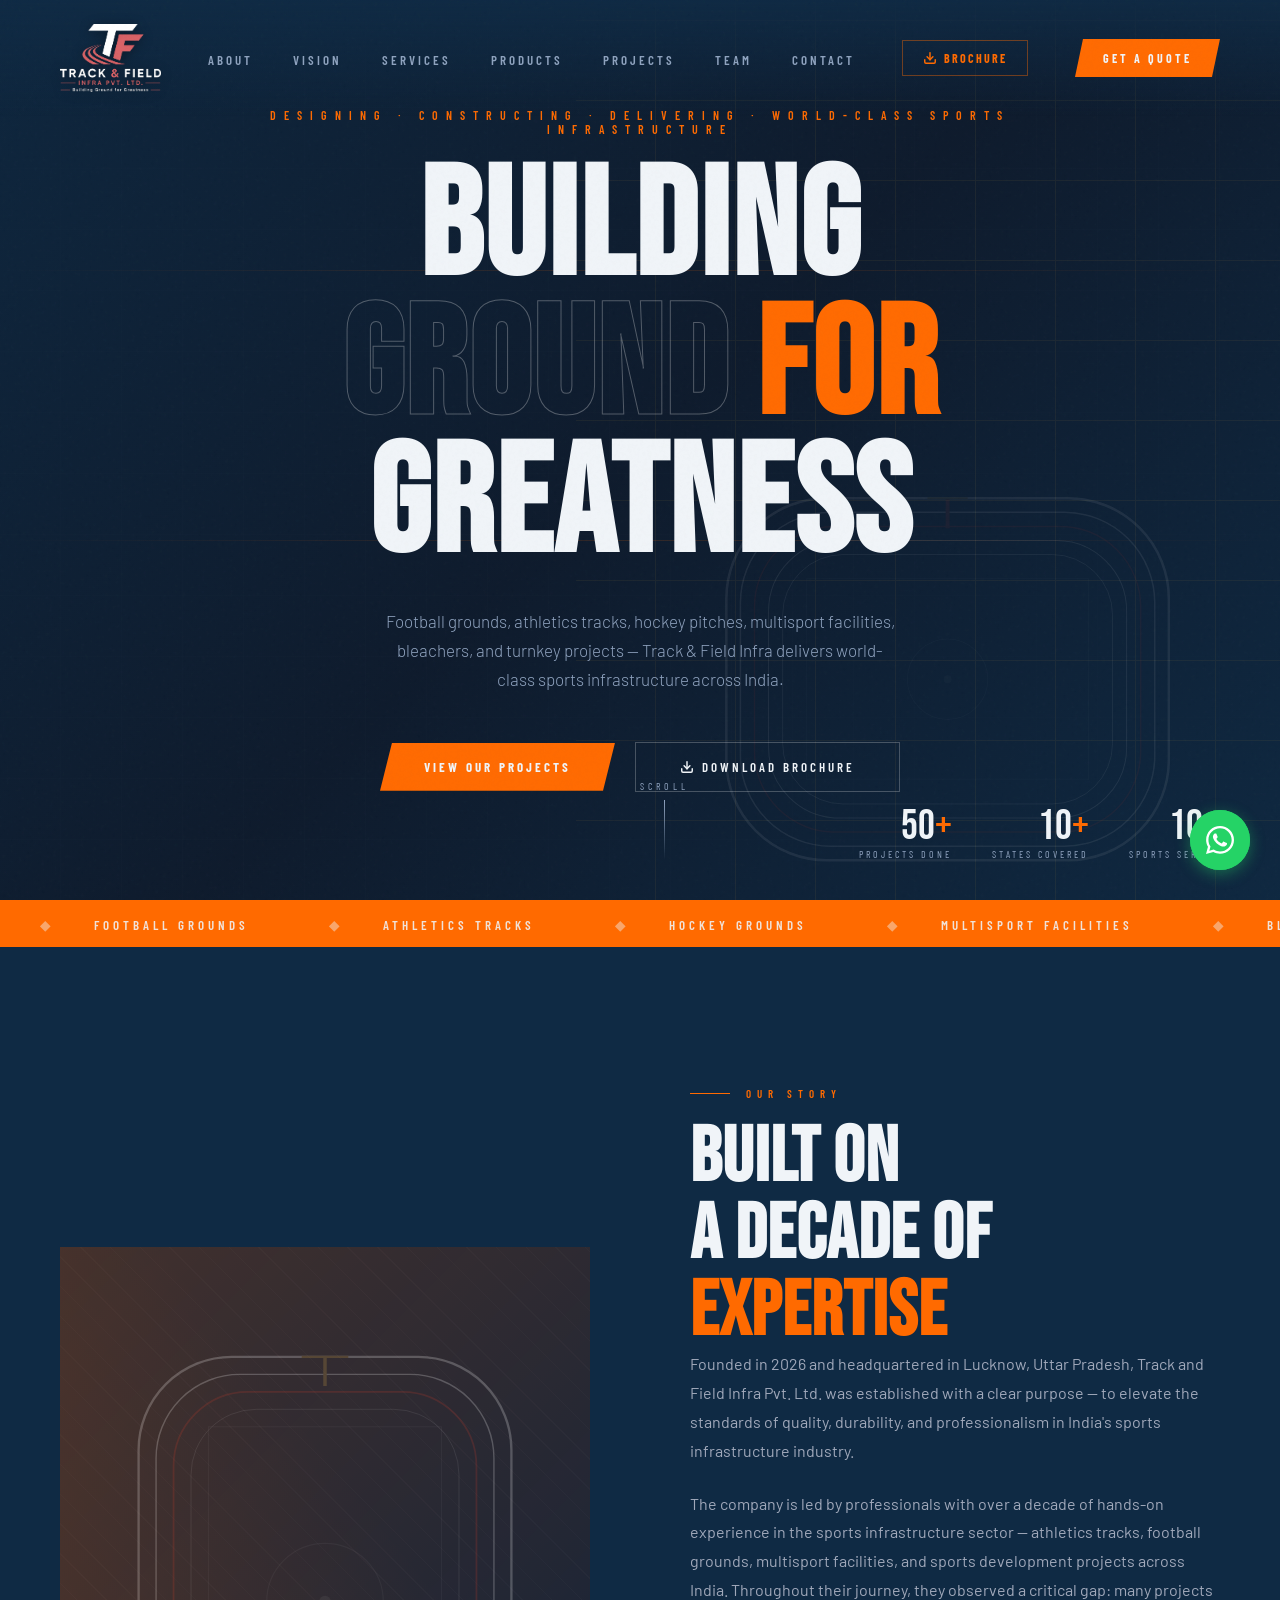
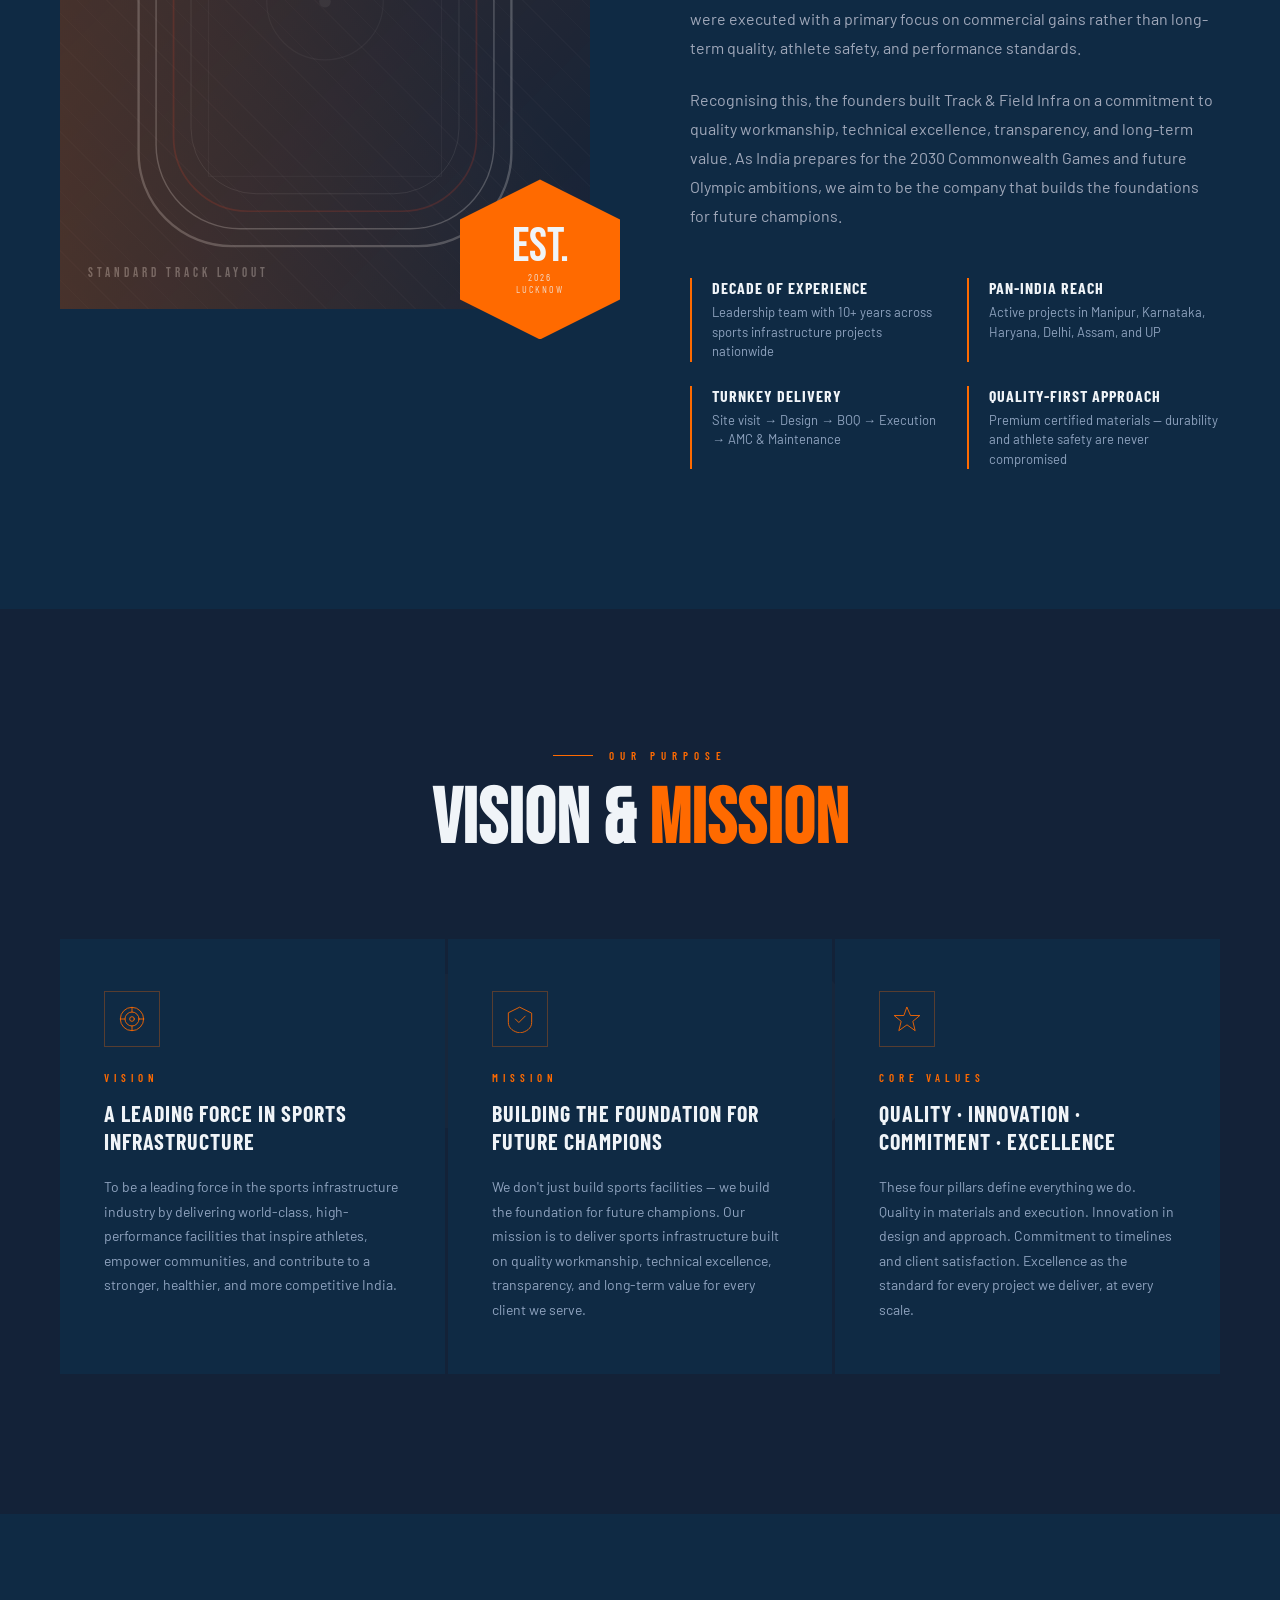
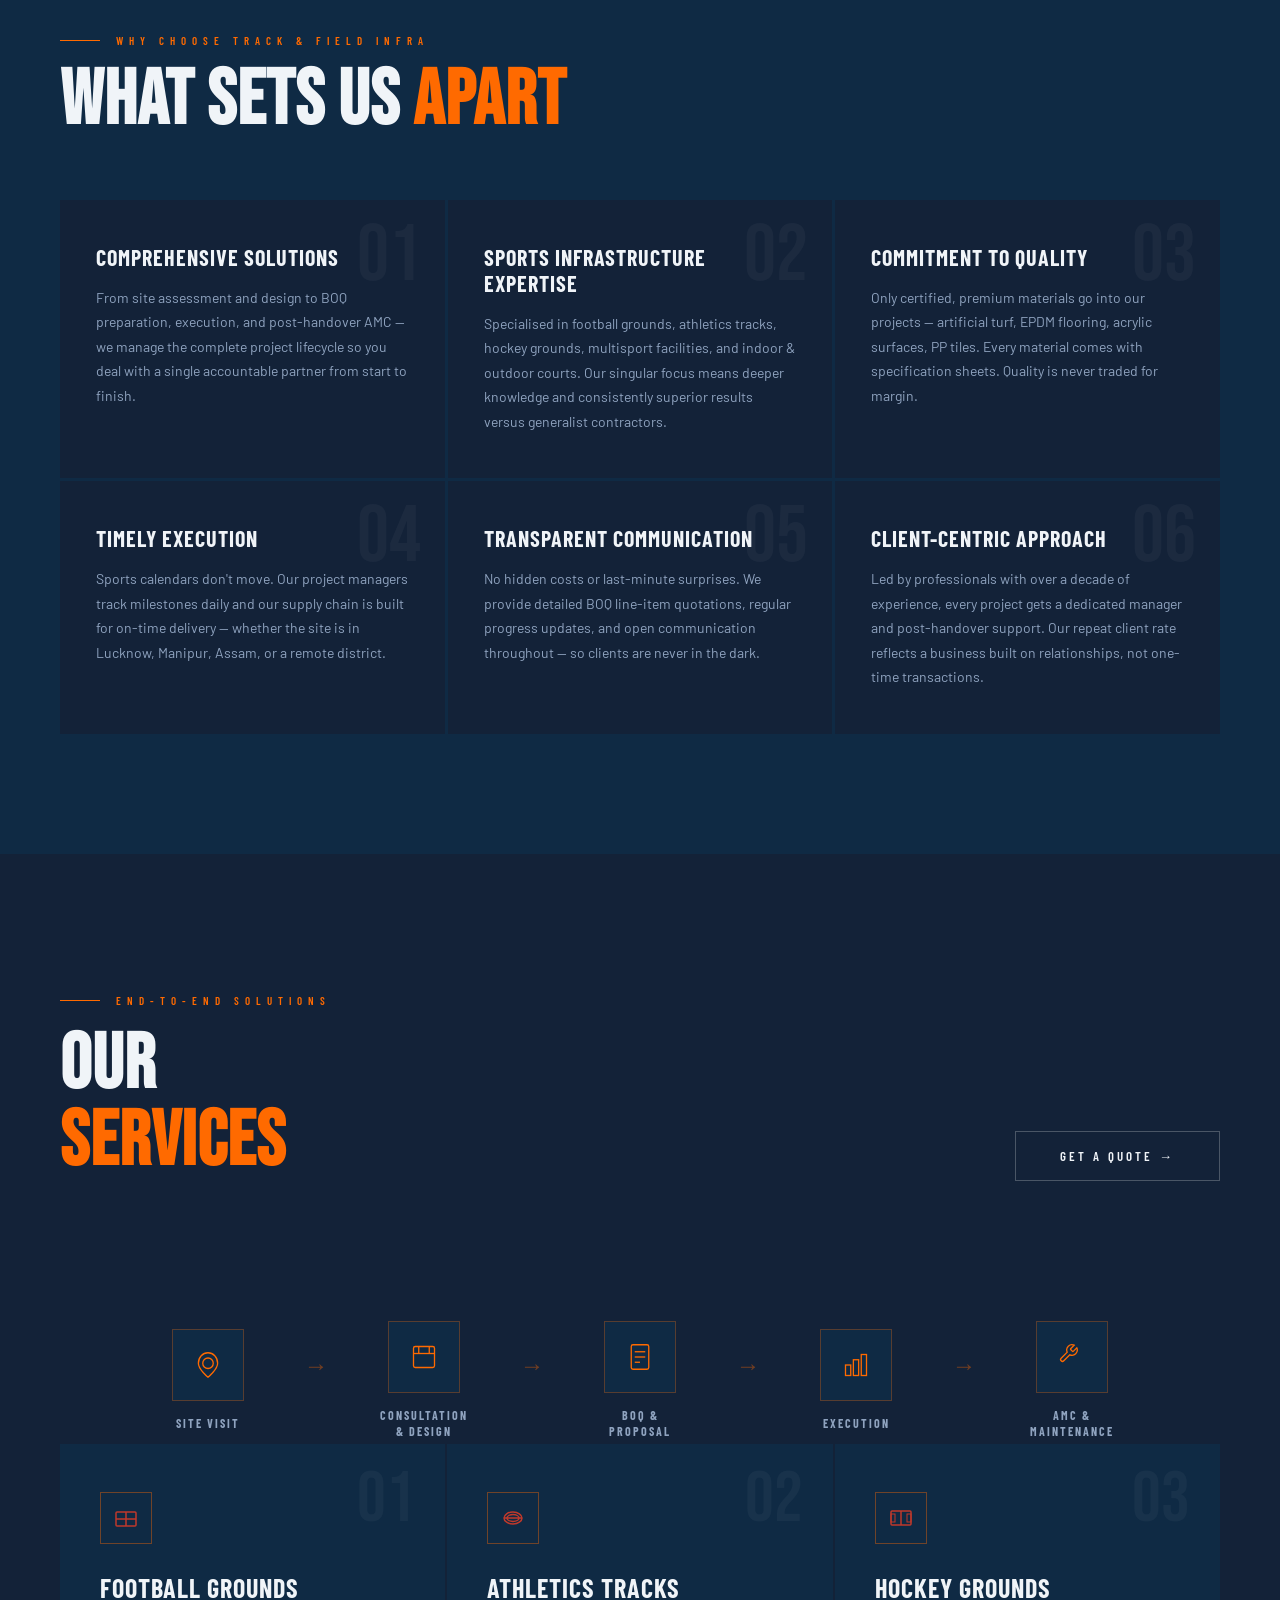
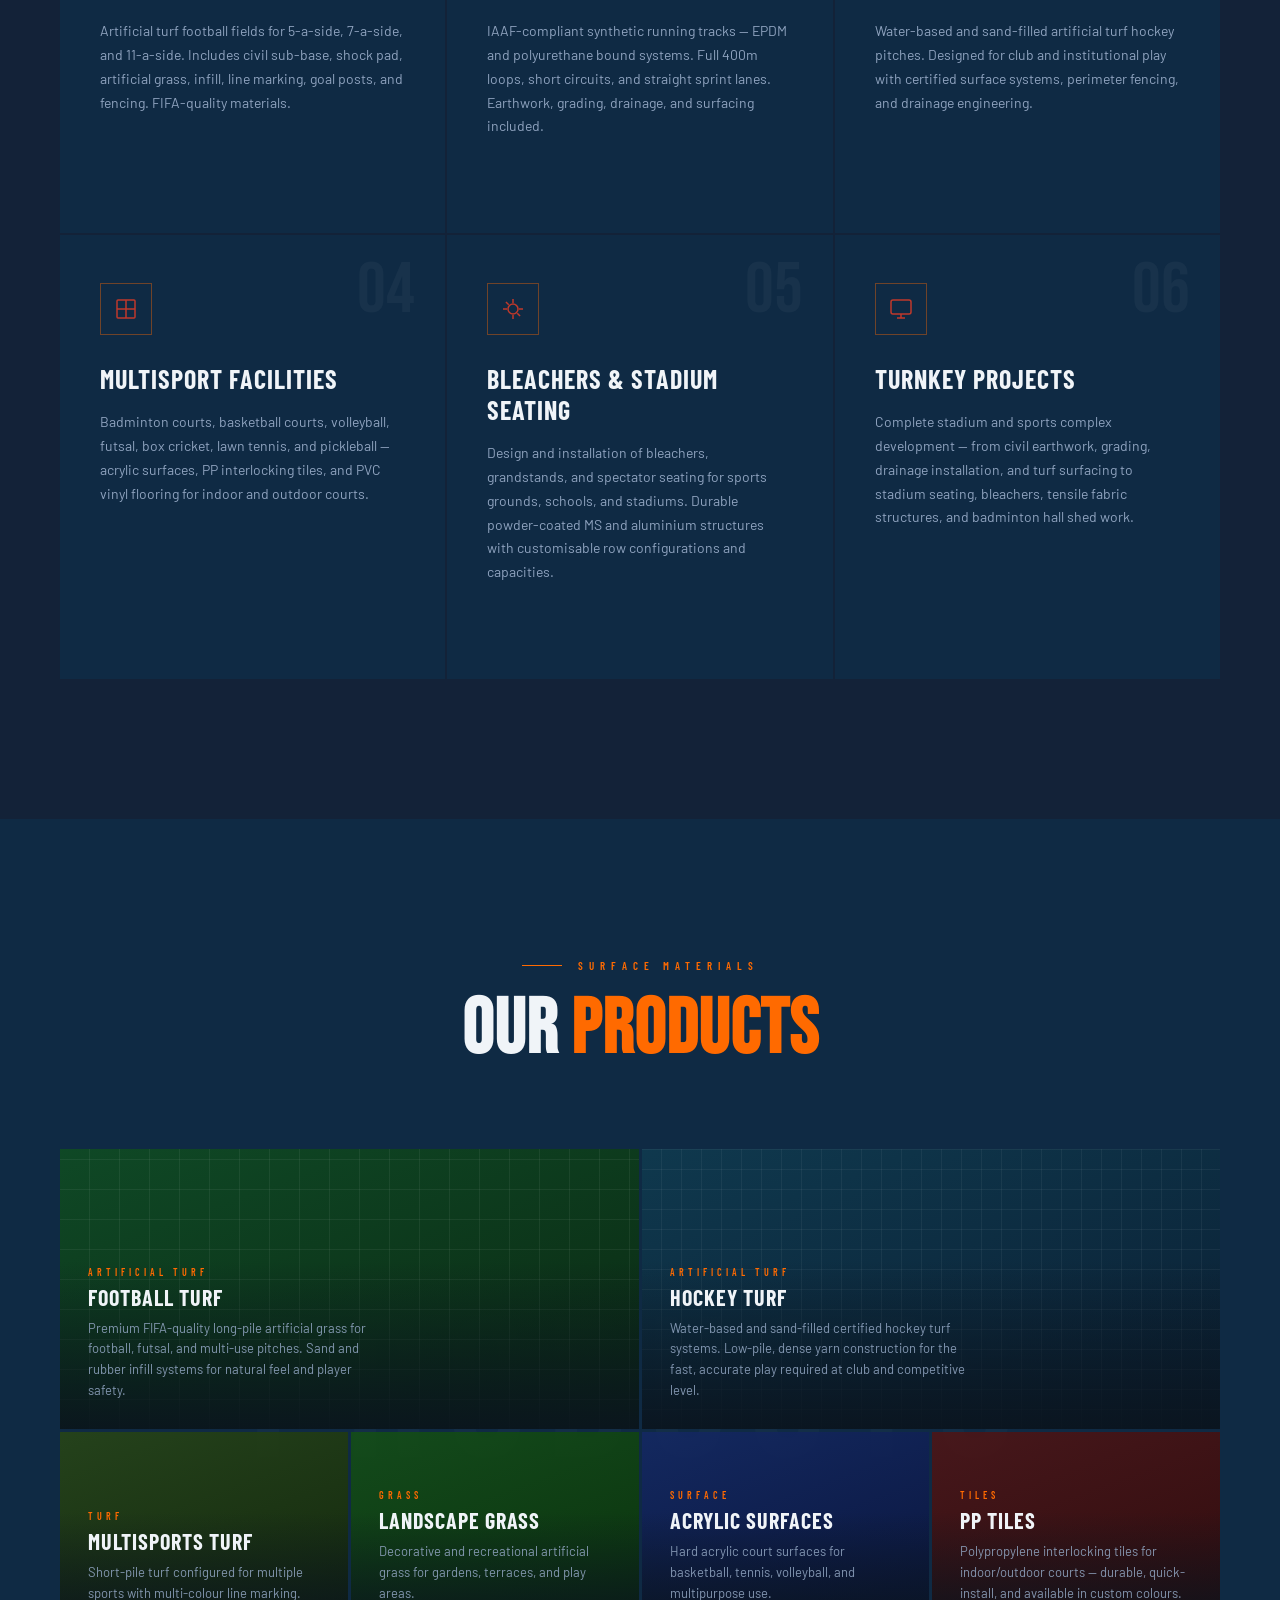
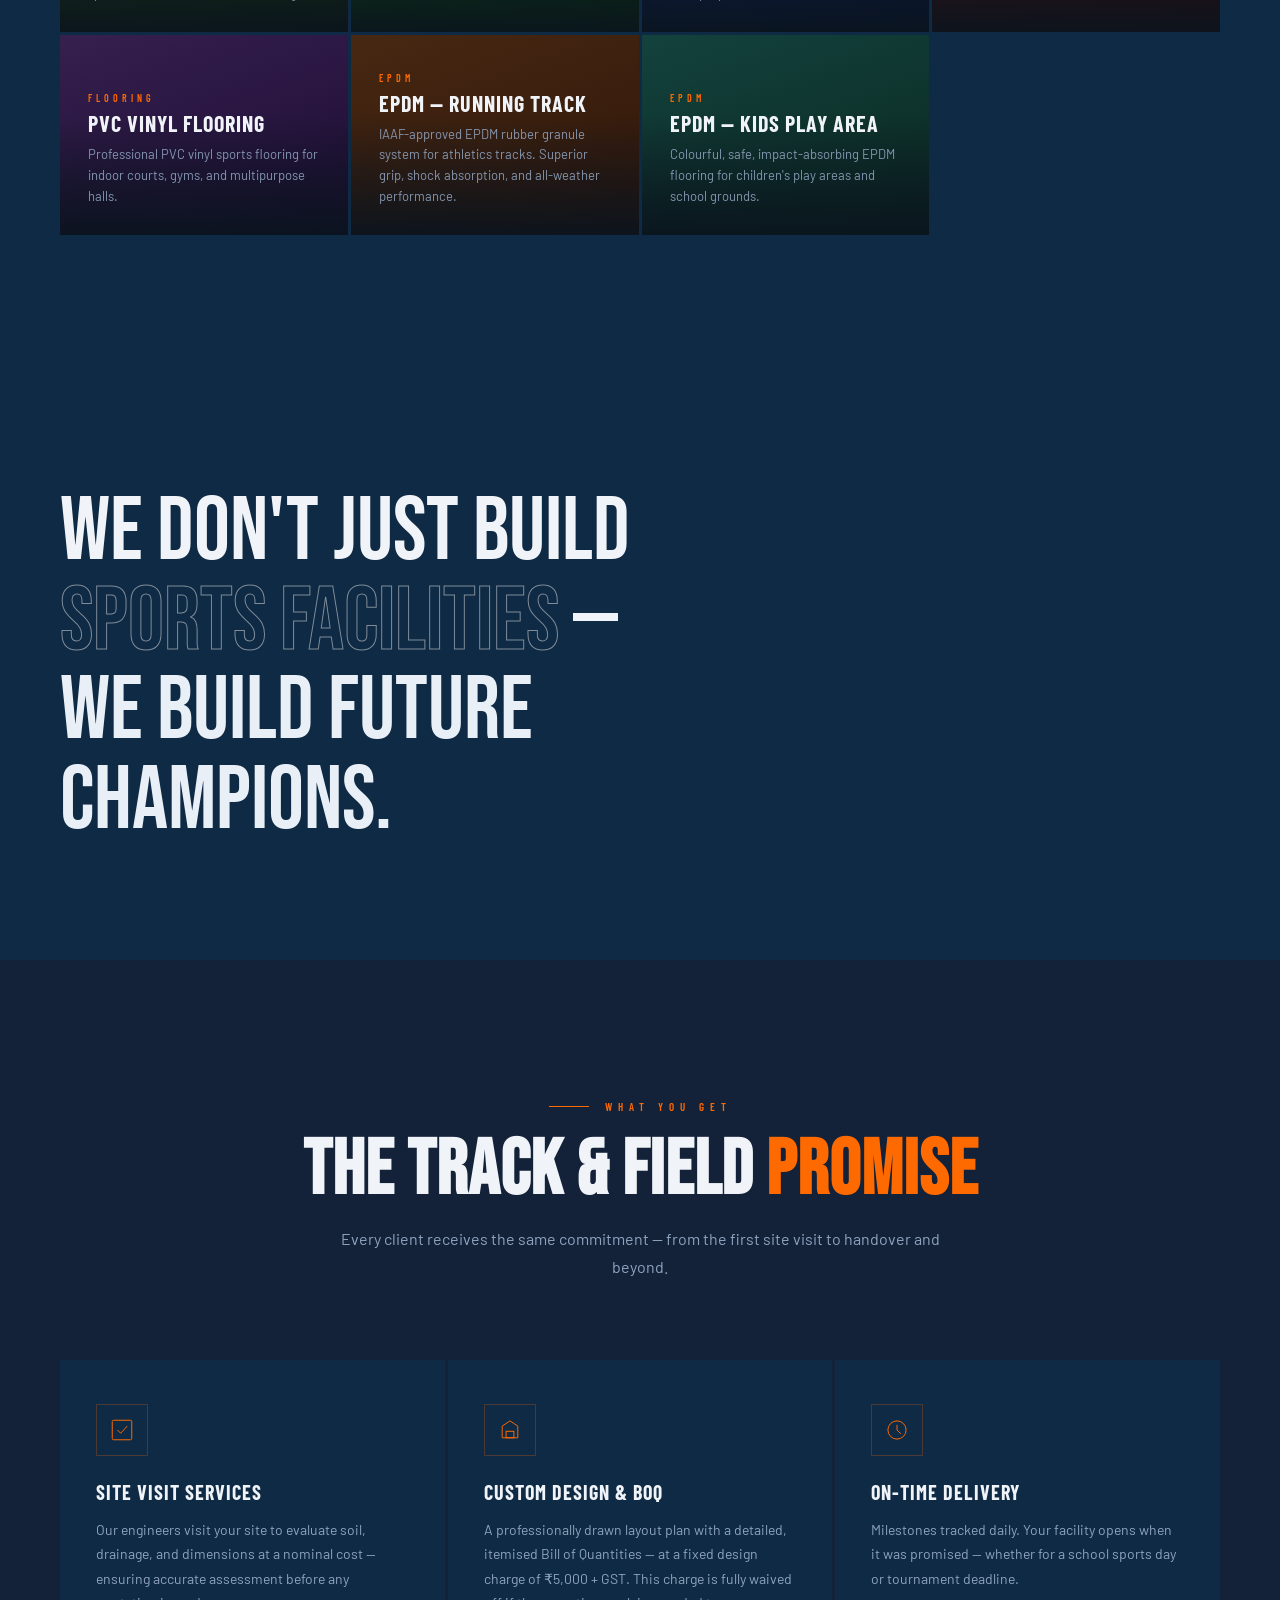
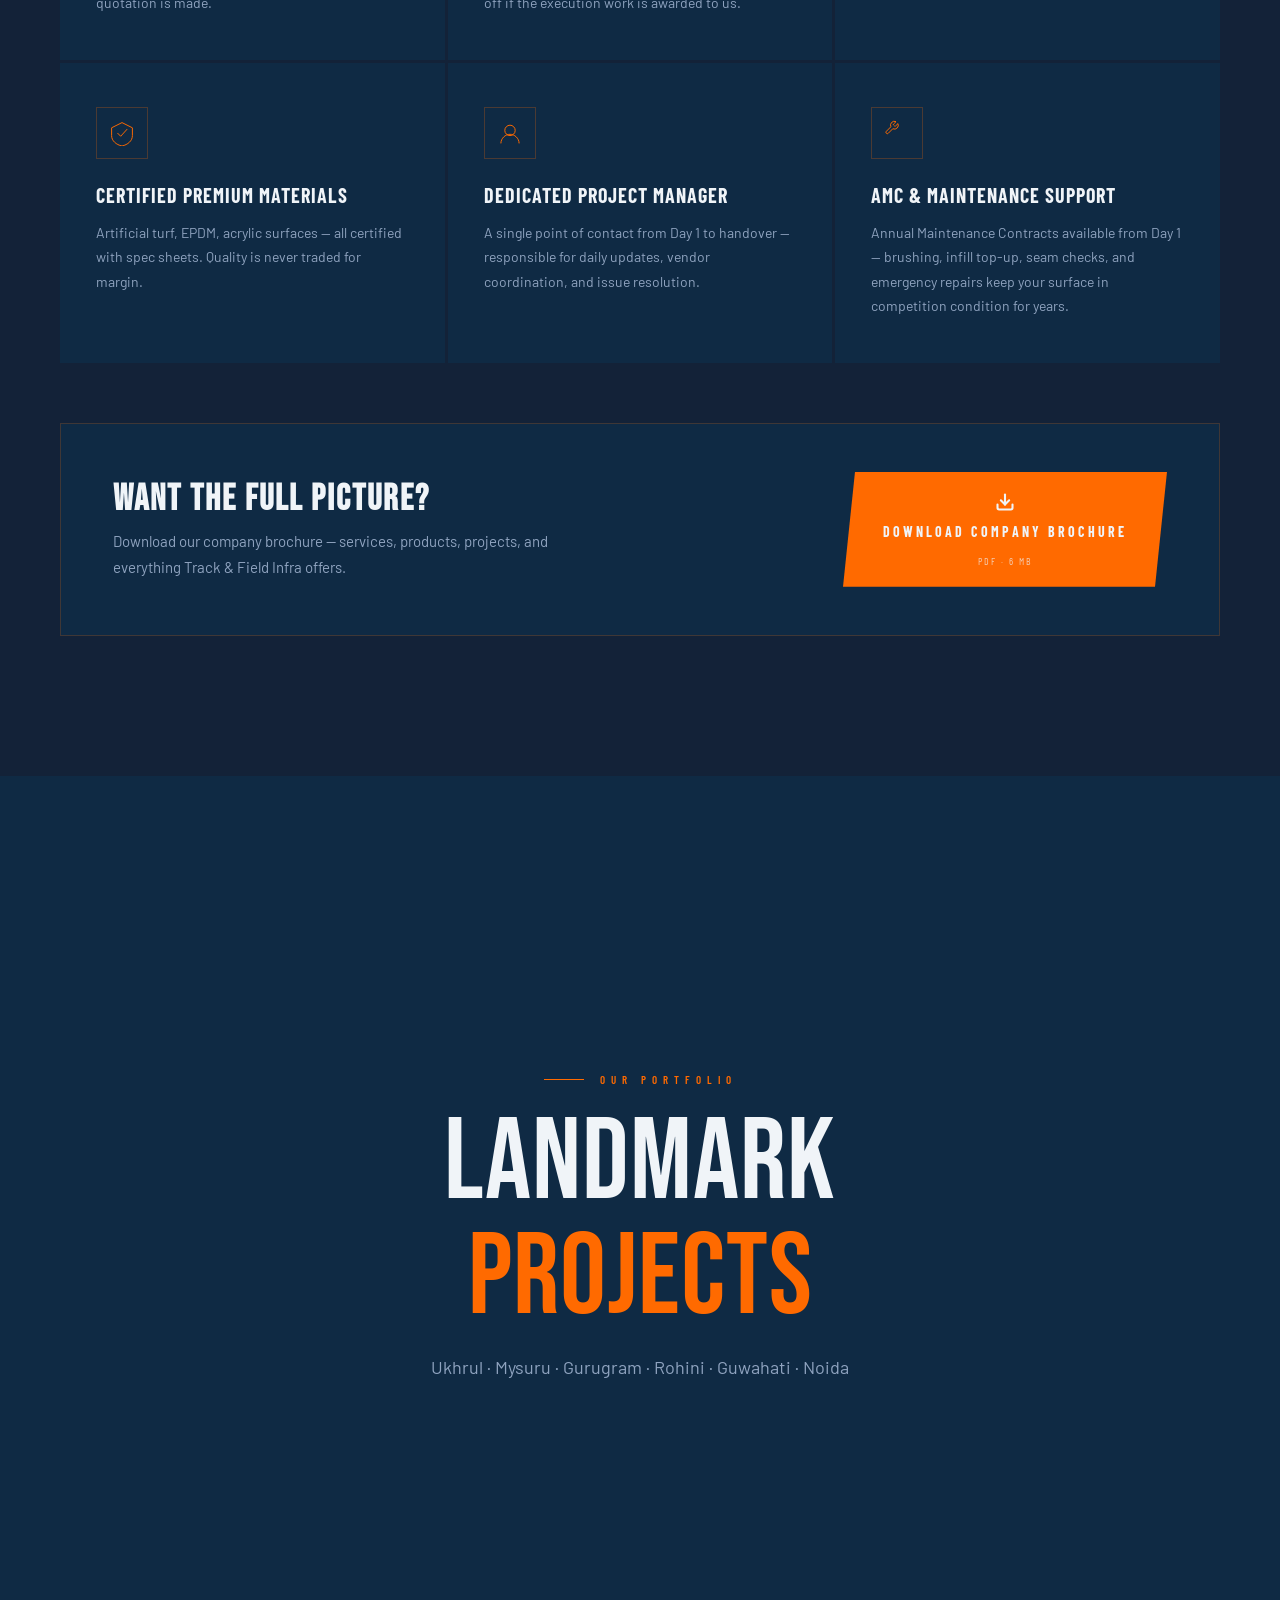
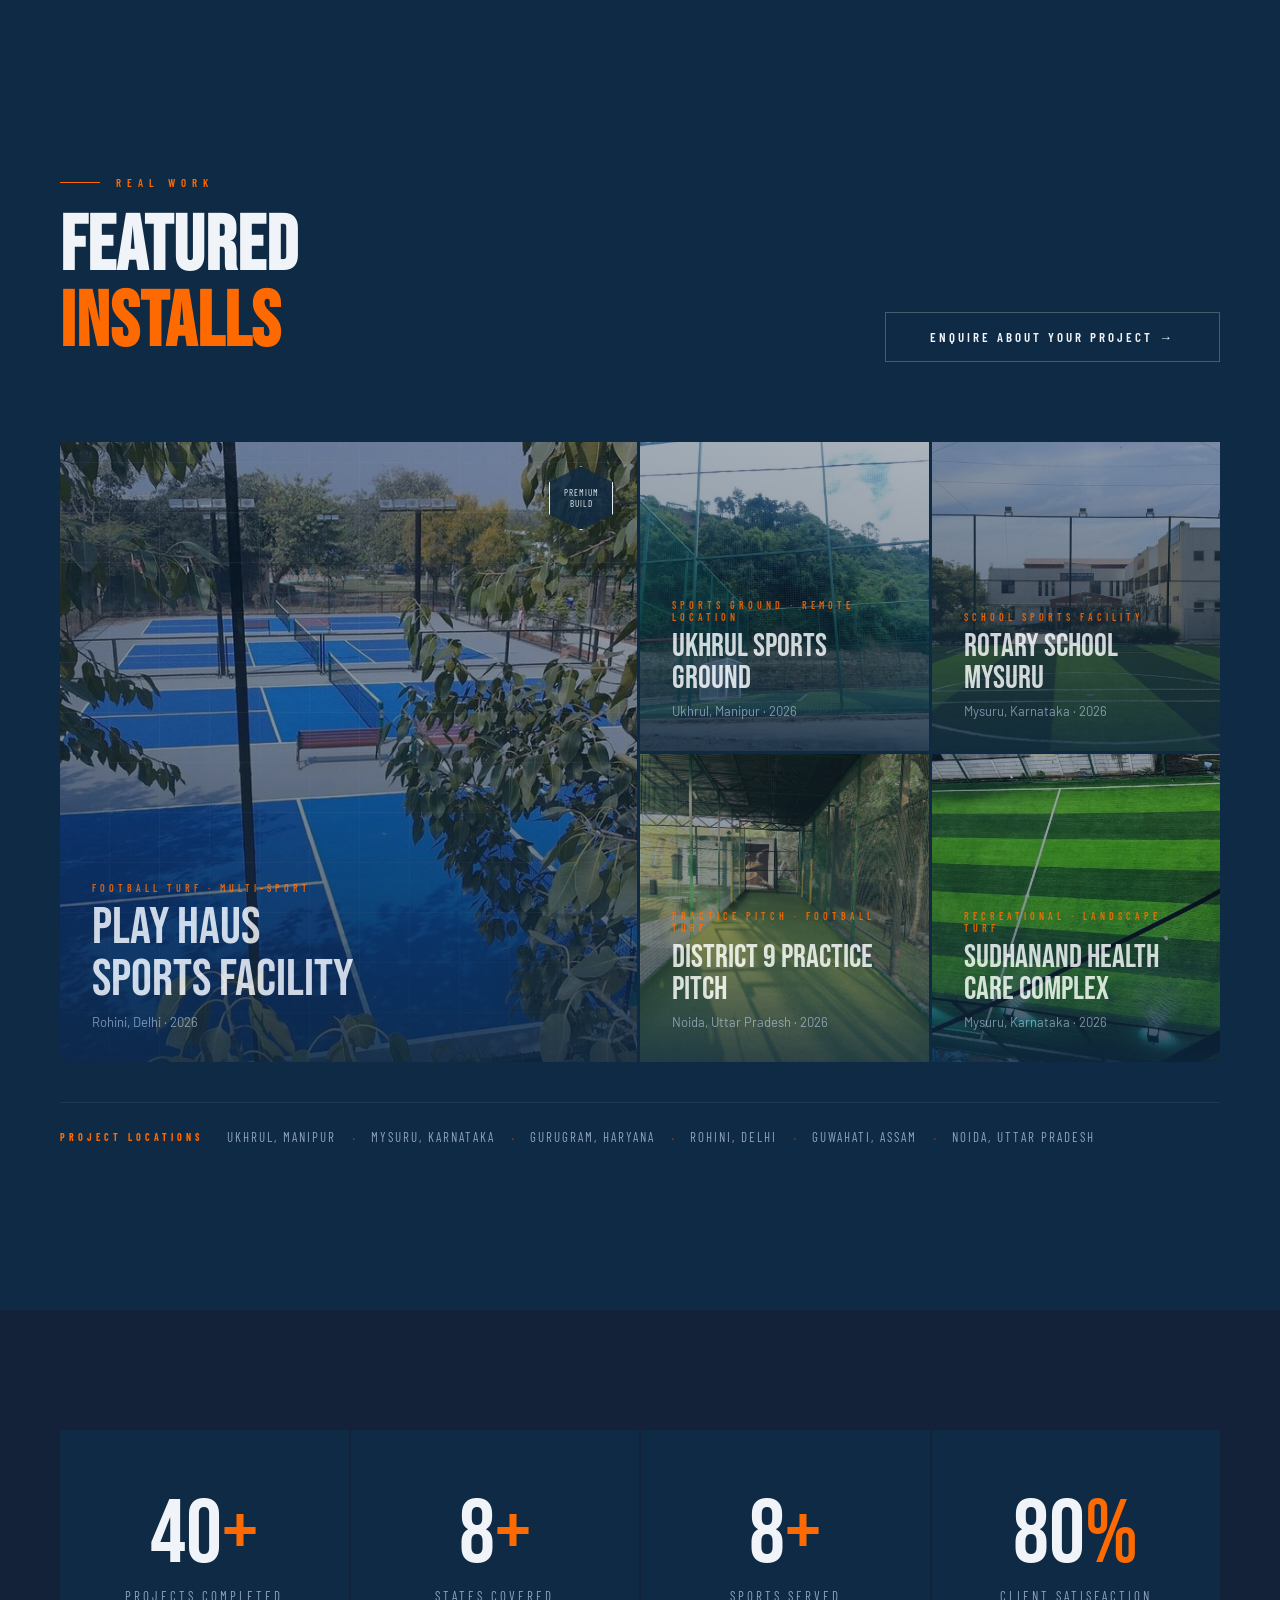
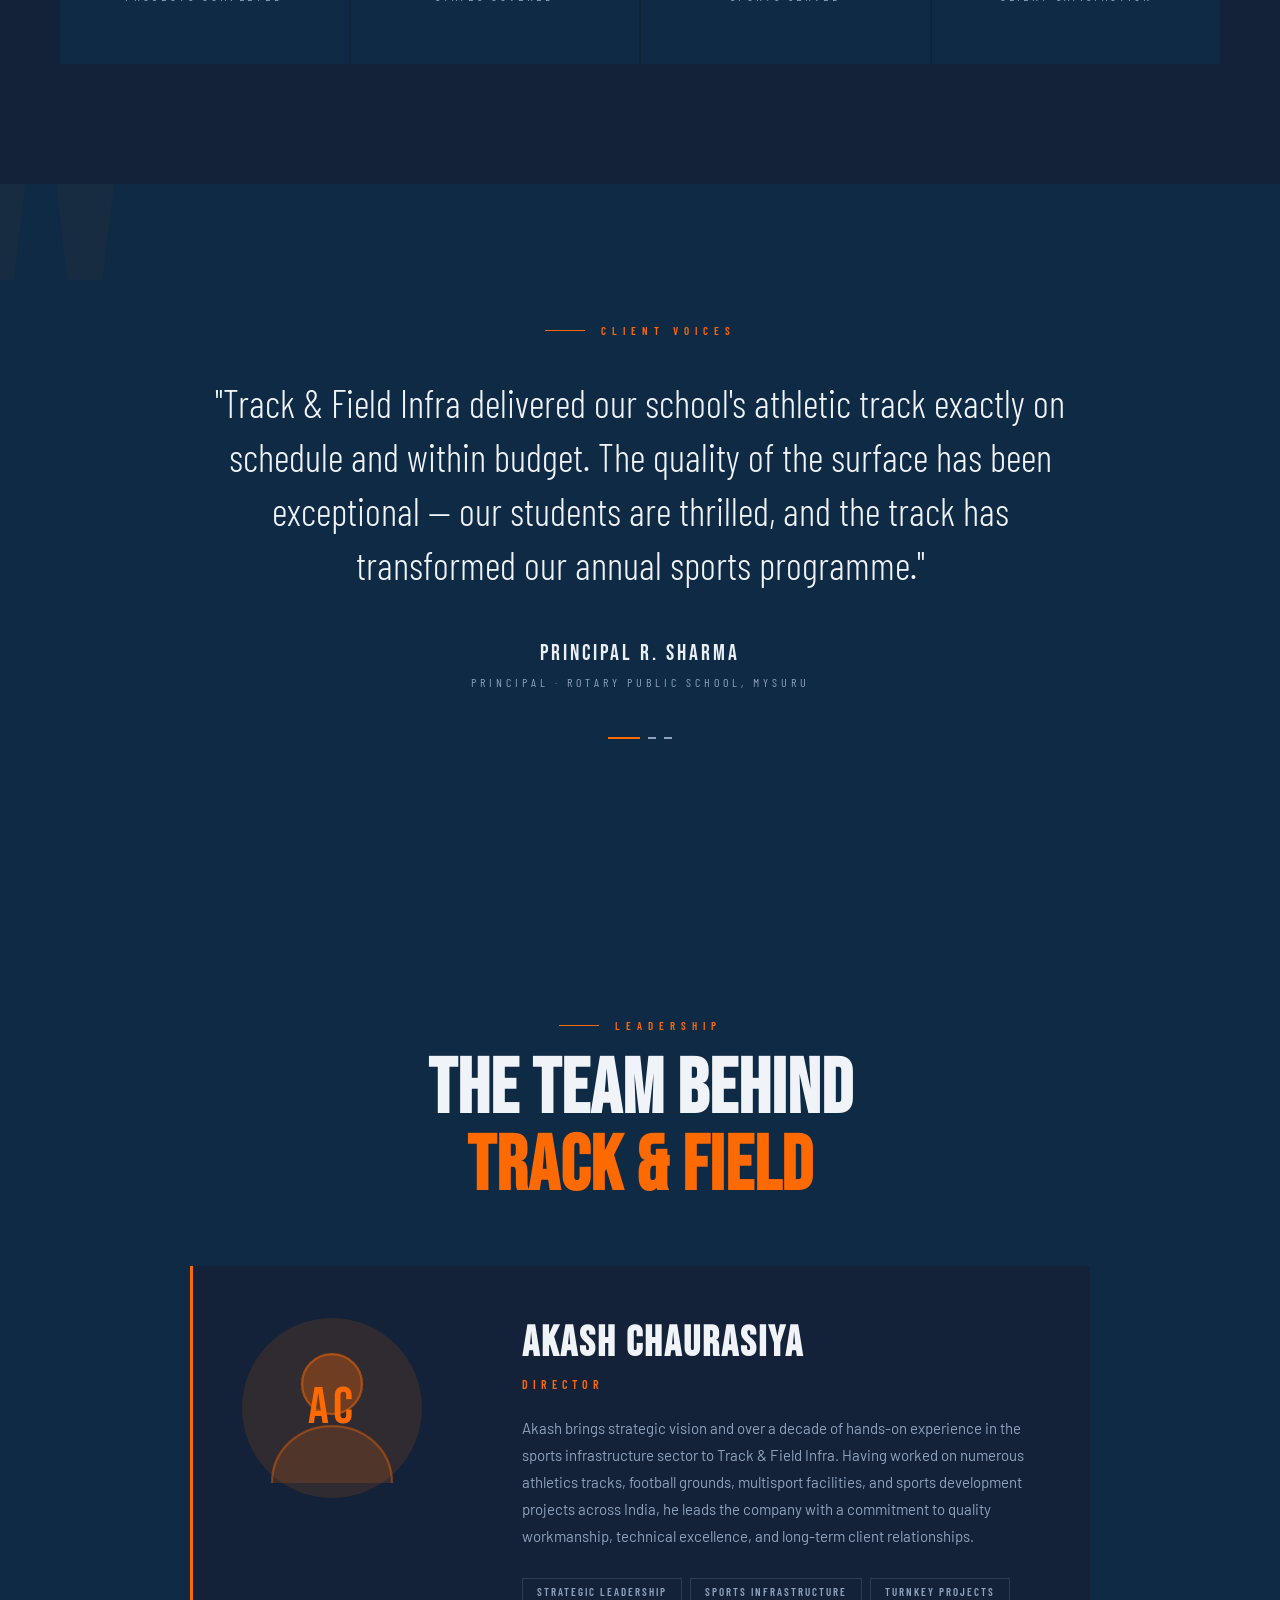
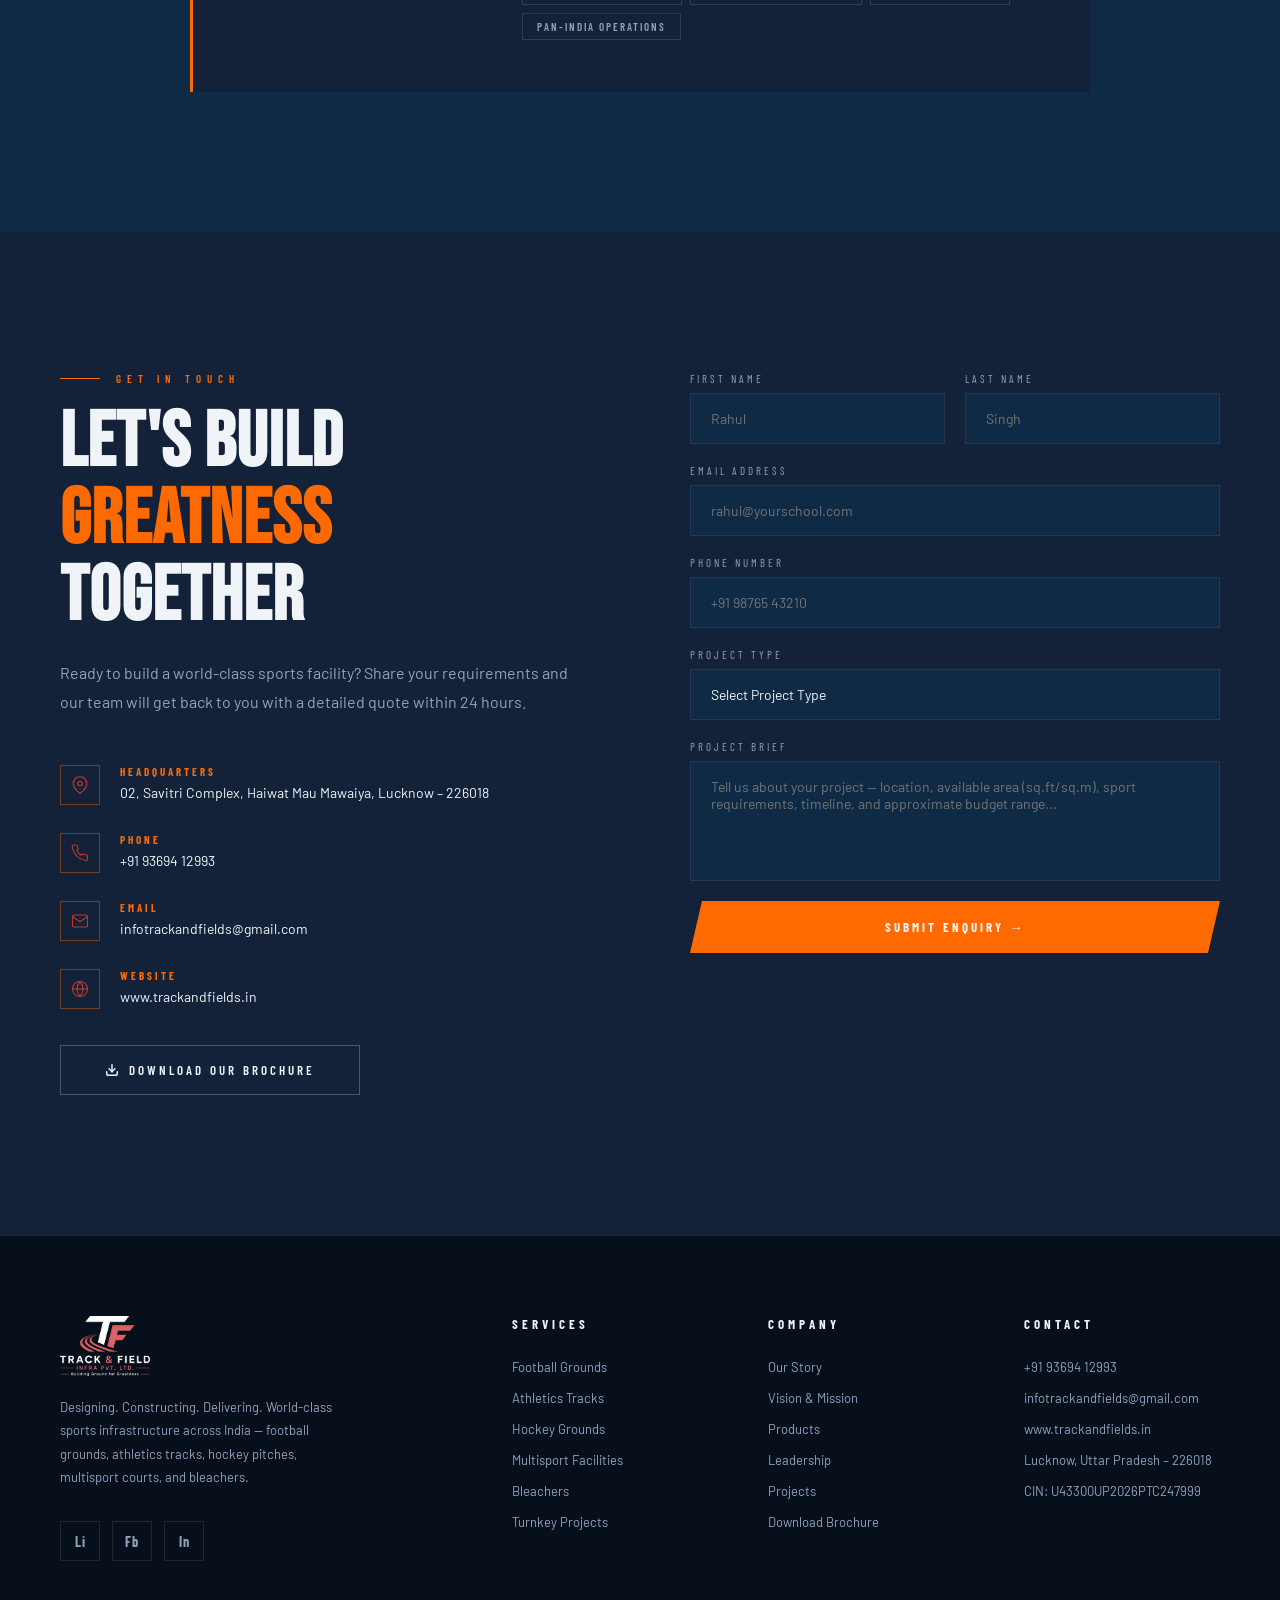
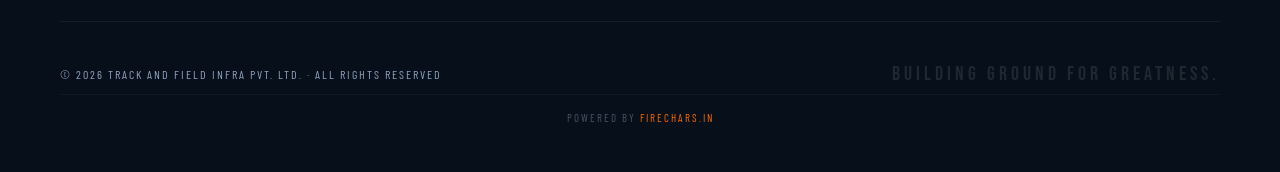
==== commit e7dbd503: "Add files via upload" ====
--- a/index.html
+++ b/index.html
@@ -4,8 +4,8 @@
   <meta charset="UTF-8">
   <meta name="viewport" content="width=device-width, initial-scale=1.0">
   <title>Track & Field Infra Pvt. Ltd. | Building Ground for Greatness — Sports Infrastructure India</title>
-  <meta name="description" content="Track and Field Infra Pvt. Ltd. — Designing, Constructing & Delivering World-Class Sports Infrastructure across India. Football Grounds, Athletics Tracks, Hockey Grounds, Multisport Facilities, Flood Lighting. Lucknow, UP.">
-  <meta name="keywords" content="sports infrastructure India, athletic tracks, football turf, hockey ground, multisport facilities, flood lighting, synthetic track, track and field construction, Lucknow sports infra, EPDM flooring, artificial turf">
+  <meta name="description" content="Track and Field Infra Pvt. Ltd. — Designing, Constructing & Delivering World-Class Sports Infrastructure across India. Football Grounds, Athletics Tracks, Hockey Grounds, Multisport Facilities, Bleachers & Stadium Seating. Lucknow, UP.">
+  <meta name="keywords" content="sports infrastructure India, athletic tracks, football turf, hockey ground, multisport facilities, bleachers, stadium seating, synthetic track, track and field construction, Lucknow sports infra, EPDM flooring, artificial turf">
   <meta name="author" content="Track and Field Infra Pvt. Ltd.">
   <meta name="robots" content="index, follow">
   <link rel="canonical" href="https://trackandfields.in/">
@@ -23,7 +23,7 @@
     "@context": "https://schema.org",
     "@type": "LocalBusiness",
     "name": "Track and Field Infra Pvt. Ltd.",
-    "description": "India's leading sports infrastructure company — football grounds, athletics tracks, hockey grounds, multisport facilities, flood lighting, and turnkey projects.",
+    "description": "India's leading sports infrastructure company — football grounds, athletics tracks, hockey grounds, multisport facilities, bleachers, and turnkey projects.",
     "url": "https://trackandfields.in",
     "telephone": "+919369412993",
     "email": "infotrackandfields@gmail.com",
@@ -48,8 +48,6 @@
   <link rel="stylesheet" href="css/responsive.css">
 </head>
 <body>
-  <div class="cursor" id="cursor"></div>
-  <div class="cursor-ring" id="cursorRing"></div>
 
   <!-- NAV -->
   <nav id="nav">
@@ -116,7 +114,7 @@
         <span class="outline">GROUND</span> <span class="accent">FOR</span><br>GREATNESS
       </h1>
       <p class="hero-sub">
-        Football grounds, athletics tracks, hockey pitches, multisport facilities, flood lighting, and turnkey projects — Track & Field Infra delivers world-class sports infrastructure across India.
+        Football grounds, athletics tracks, hockey pitches, multisport facilities, bleachers, and turnkey projects — Track & Field Infra delivers world-class sports infrastructure across India.
       </p>
       <div class="hero-actions">
         <a href="#projects" class="btn-primary">View Our Projects</a>
@@ -155,7 +153,7 @@
       <span class="ticker-item">Athletics Tracks</span>
       <span class="ticker-item">Hockey Grounds</span>
       <span class="ticker-item">Multisport Facilities</span>
-      <span class="ticker-item">Flood Lighting</span>
+      <span class="ticker-item">Bleachers</span>
       <span class="ticker-item">Turnkey Projects</span>
       <span class="ticker-item">EPDM Flooring</span>
       <span class="ticker-item">Artificial Turf</span>
@@ -163,7 +161,7 @@
       <span class="ticker-item">Athletics Tracks</span>
       <span class="ticker-item">Hockey Grounds</span>
       <span class="ticker-item">Multisport Facilities</span>
-      <span class="ticker-item">Flood Lighting</span>
+      <span class="ticker-item">Bleachers</span>
       <span class="ticker-item">Turnkey Projects</span>
     </div>
   </div>
@@ -399,8 +397,8 @@
         <div class="service-icon">
           <svg viewBox="0 0 24 24" fill="none" stroke="#c0392b" stroke-width="1.5"><line x1="12" y1="2" x2="12" y2="6"/><line x1="12" y1="18" x2="12" y2="22"/><line x1="4.93" y1="4.93" x2="7.76" y2="7.76"/><line x1="16.24" y1="16.24" x2="19.07" y2="19.07"/><line x1="2" y1="12" x2="6" y2="12"/><line x1="18" y1="12" x2="22" y2="12"/><circle cx="12" cy="12" r="5"/></svg>
         </div>
-        <h3>Flood Lighting Solutions</h3>
-        <p>Professional floodlight design and installation for stadiums, football grounds, athletics tracks, and indoor halls. LED flood lighting systems for efficient, uniform illumination and night play.</p>
+        <h3>Bleachers &amp; Stadium Seating</h3>
+        <p>Design and installation of bleachers, grandstands, and spectator seating for sports grounds, schools, and stadiums. Durable powder-coated MS and aluminium structures with customisable row configurations and capacities.</p>
         <div class="service-arrow">Explore Service</div>
       </div>
 
@@ -534,13 +532,13 @@
       <div class="cv-grid">
         <div class="cv-item reveal">
           <div class="cv-icon"><svg viewBox="0 0 40 40" fill="none" stroke="var(--rust)" stroke-width="1.5"><rect x="5" y="5" width="30" height="30" rx="2"/><path d="M13 20 L18 25 L28 14"/></svg></div>
-          <h4>Free Site Assessment</h4>
-          <p>Our engineers visit your site, evaluate soil, drainage, and dimensions — free of charge before any quotation is made.</p>
+          <h4>Site Visit Services</h4>
+          <p>Our engineers visit your site to evaluate soil, drainage, and dimensions at a nominal cost — ensuring accurate assessment before any quotation is made.</p>
         </div>
         <div class="cv-item reveal reveal-delay-1">
           <div class="cv-icon"><svg viewBox="0 0 40 40" fill="none" stroke="var(--rust)" stroke-width="1.5"><path d="M8 32 L8 14 L20 6 L32 14 L32 32 Z"/><rect x="14" y="22" width="12" height="10"/></svg></div>
           <h4>Custom Design & BOQ</h4>
-          <p>A professionally drawn layout plan with a detailed, itemised Bill of Quantities — no surprises in cost or scope.</p>
+          <p>A professionally drawn layout plan with a detailed, itemised Bill of Quantities — at a fixed design charge of ₹5,000 + GST. This charge is fully waived off if the execution work is awarded to us.</p>
         </div>
         <div class="cv-item reveal reveal-delay-2">
           <div class="cv-icon"><svg viewBox="0 0 40 40" fill="none" stroke="var(--rust)" stroke-width="1.5"><circle cx="20" cy="20" r="14"/><polyline points="20,12 20,20 26,26"/></svg></div>
@@ -608,7 +606,7 @@
         <div class="project-overlay">
           <div class="project-tag">Football Turf · Multi-Sport</div>
           <div class="project-name">PLAY HAUS<br>SPORTS FACILITY</div>
-          <div class="project-loc">Rohini, Delhi &middot; 2024–25</div>
+          <div class="project-loc">Rohini, Delhi &middot; 2026</div>
         </div>
         <div class="project-badge">PREMIUM<br>BUILD</div>
       </div>
@@ -620,7 +618,7 @@
         <div class="project-overlay">
           <div class="project-tag">Sports Ground · Remote Location</div>
           <div class="project-name">UKHRUL SPORTS GROUND</div>
-          <div class="project-loc">Ukhrul, Manipur &middot; 2024</div>
+          <div class="project-loc">Ukhrul, Manipur &middot; 2026</div>
         </div>
       </div>
 
@@ -631,7 +629,7 @@
         <div class="project-overlay">
           <div class="project-tag">School Sports Facility</div>
           <div class="project-name">ROTARY SCHOOL MYSURU</div>
-          <div class="project-loc">Mysuru, Karnataka &middot; 2024</div>
+          <div class="project-loc">Mysuru, Karnataka &middot; 2026</div>
         </div>
       </div>
 
@@ -642,7 +640,7 @@
         <div class="project-overlay">
           <div class="project-tag">Practice Pitch · Football Turf</div>
           <div class="project-name">DISTRICT 9 PRACTICE PITCH</div>
-          <div class="project-loc">Noida, Uttar Pradesh &middot; 2024</div>
+          <div class="project-loc">Noida, Uttar Pradesh &middot; 2026</div>
         </div>
       </div>
 
@@ -653,7 +651,7 @@
         <div class="project-overlay">
           <div class="project-tag">Recreational · Landscape Turf</div>
           <div class="project-name">SUDHANAND HEALTH CARE COMPLEX</div>
-          <div class="project-loc">Mysuru, Karnataka &middot; 2024</div>
+          <div class="project-loc">Mysuru, Karnataka &middot; 2026</div>
         </div>
       </div>
 
@@ -827,7 +825,7 @@
             <option>Box Cricket Facility</option>
             <option>Lawn Tennis Court</option>
             <option>Futsal Court</option>
-            <option>Flood Lighting Installation</option>
+            <option>Bleachers &amp; Stadium Seating</option>
             <option>Stadium Seating / Bleachers</option>
             <option>Turnkey Sports Complex</option>
             <option>Landscape / Recreational Turf</option>
@@ -850,7 +848,7 @@
     <div class="footer-top">
       <div class="footer-brand">
         <a href="#" class="logo-img-link"><img src="assets/images/tnf-logo-main.png" alt="Track & Field Infra Pvt. Ltd." style="height:60px;width:auto;object-fit:contain;filter:brightness(1.05);"></a>
-        <p>Designing. Constructing. Delivering. World-class sports infrastructure across India — football grounds, athletics tracks, hockey pitches, multisport courts, and flood lighting.</p>
+        <p>Designing. Constructing. Delivering. World-class sports infrastructure across India — football grounds, athletics tracks, hockey pitches, multisport courts, and bleachers.</p>
         <div class="social-links">
           <a href="#" class="social-link">Li</a>
           <a href="#" class="social-link">Fb</a>
@@ -864,7 +862,7 @@
           <li><a href="#services">Athletics Tracks</a></li>
           <li><a href="#services">Hockey Grounds</a></li>
           <li><a href="#services">Multisport Facilities</a></li>
-          <li><a href="#services">Flood Lighting</a></li>
+          <li><a href="#services">Bleachers</a></li>
           <li><a href="#services">Turnkey Projects</a></li>
         </ul>
       </div>
@@ -908,7 +906,7 @@
     </a>
   </div>
 
-  <script src="js/cursor.js"></script>
+
   <script src="js/nav.js"></script>
   <script src="js/animations.js"></script>
   <script src="js/parallax.js"></script>
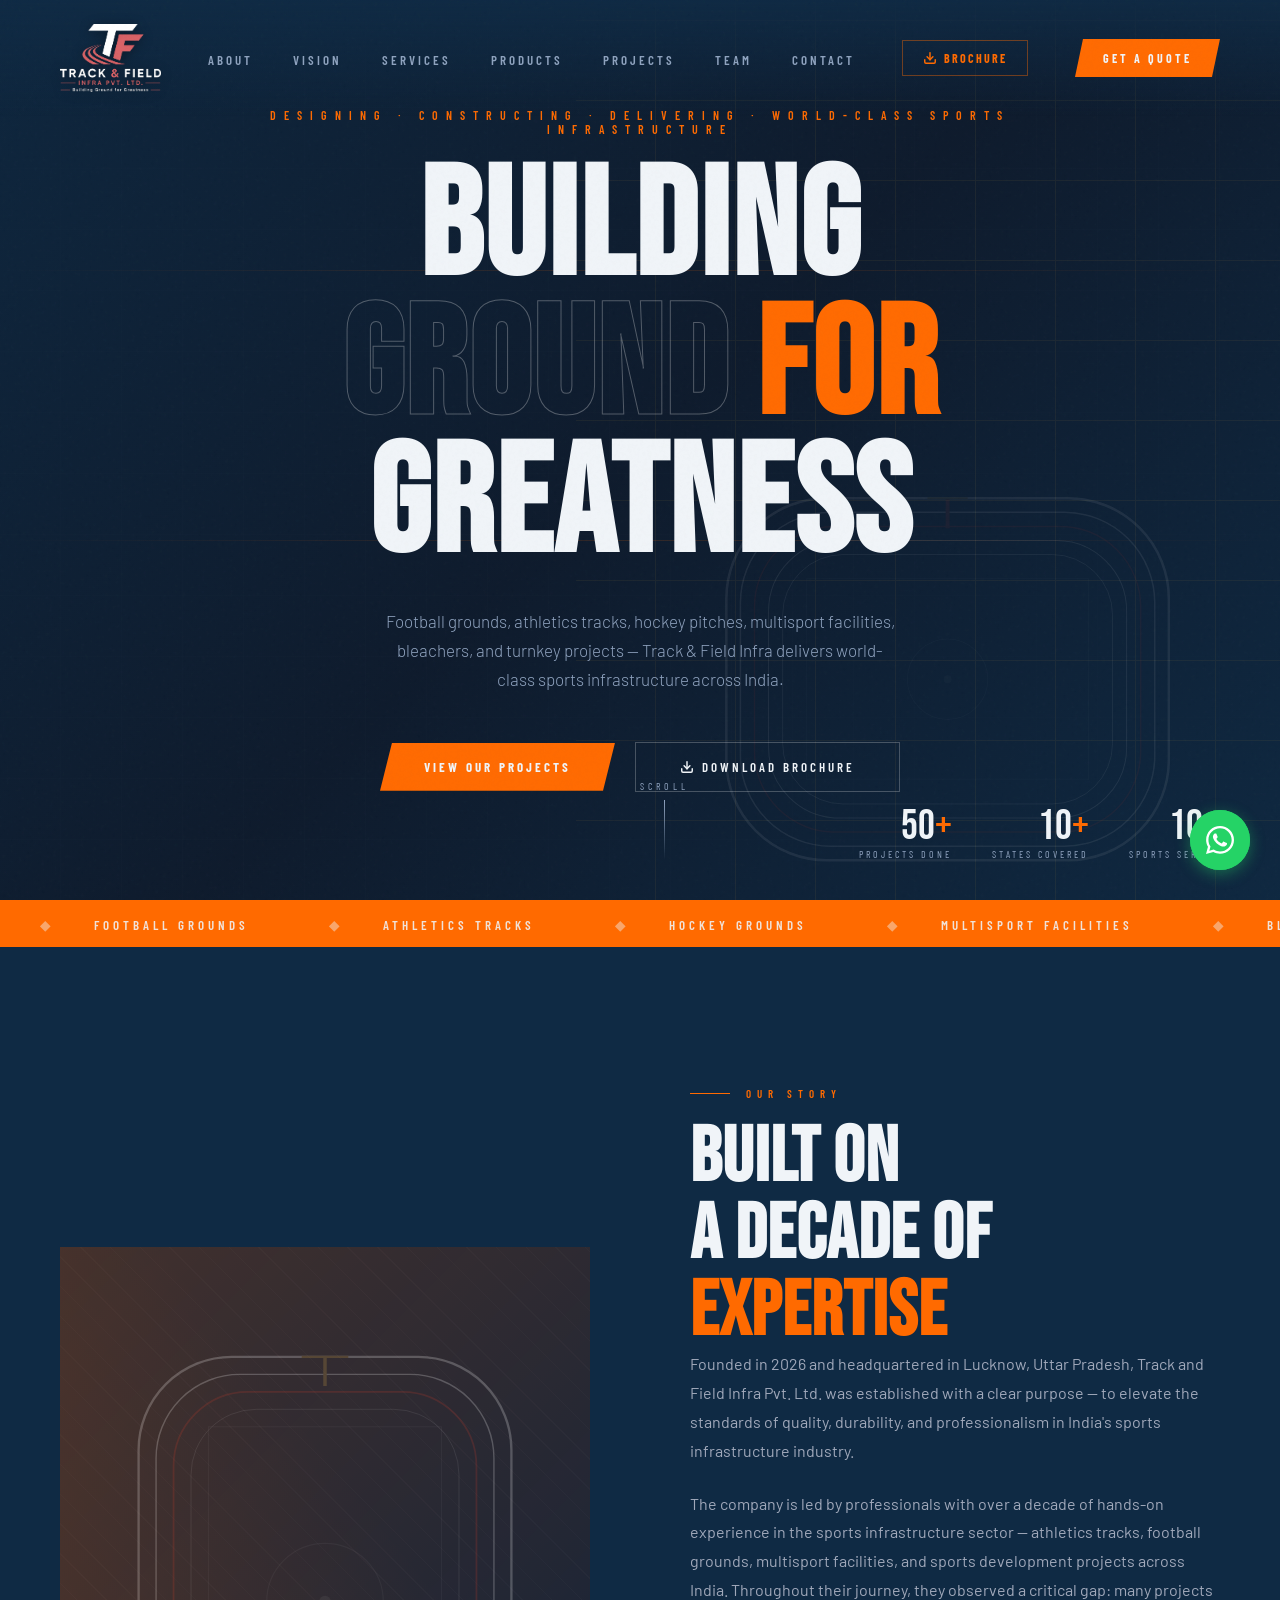
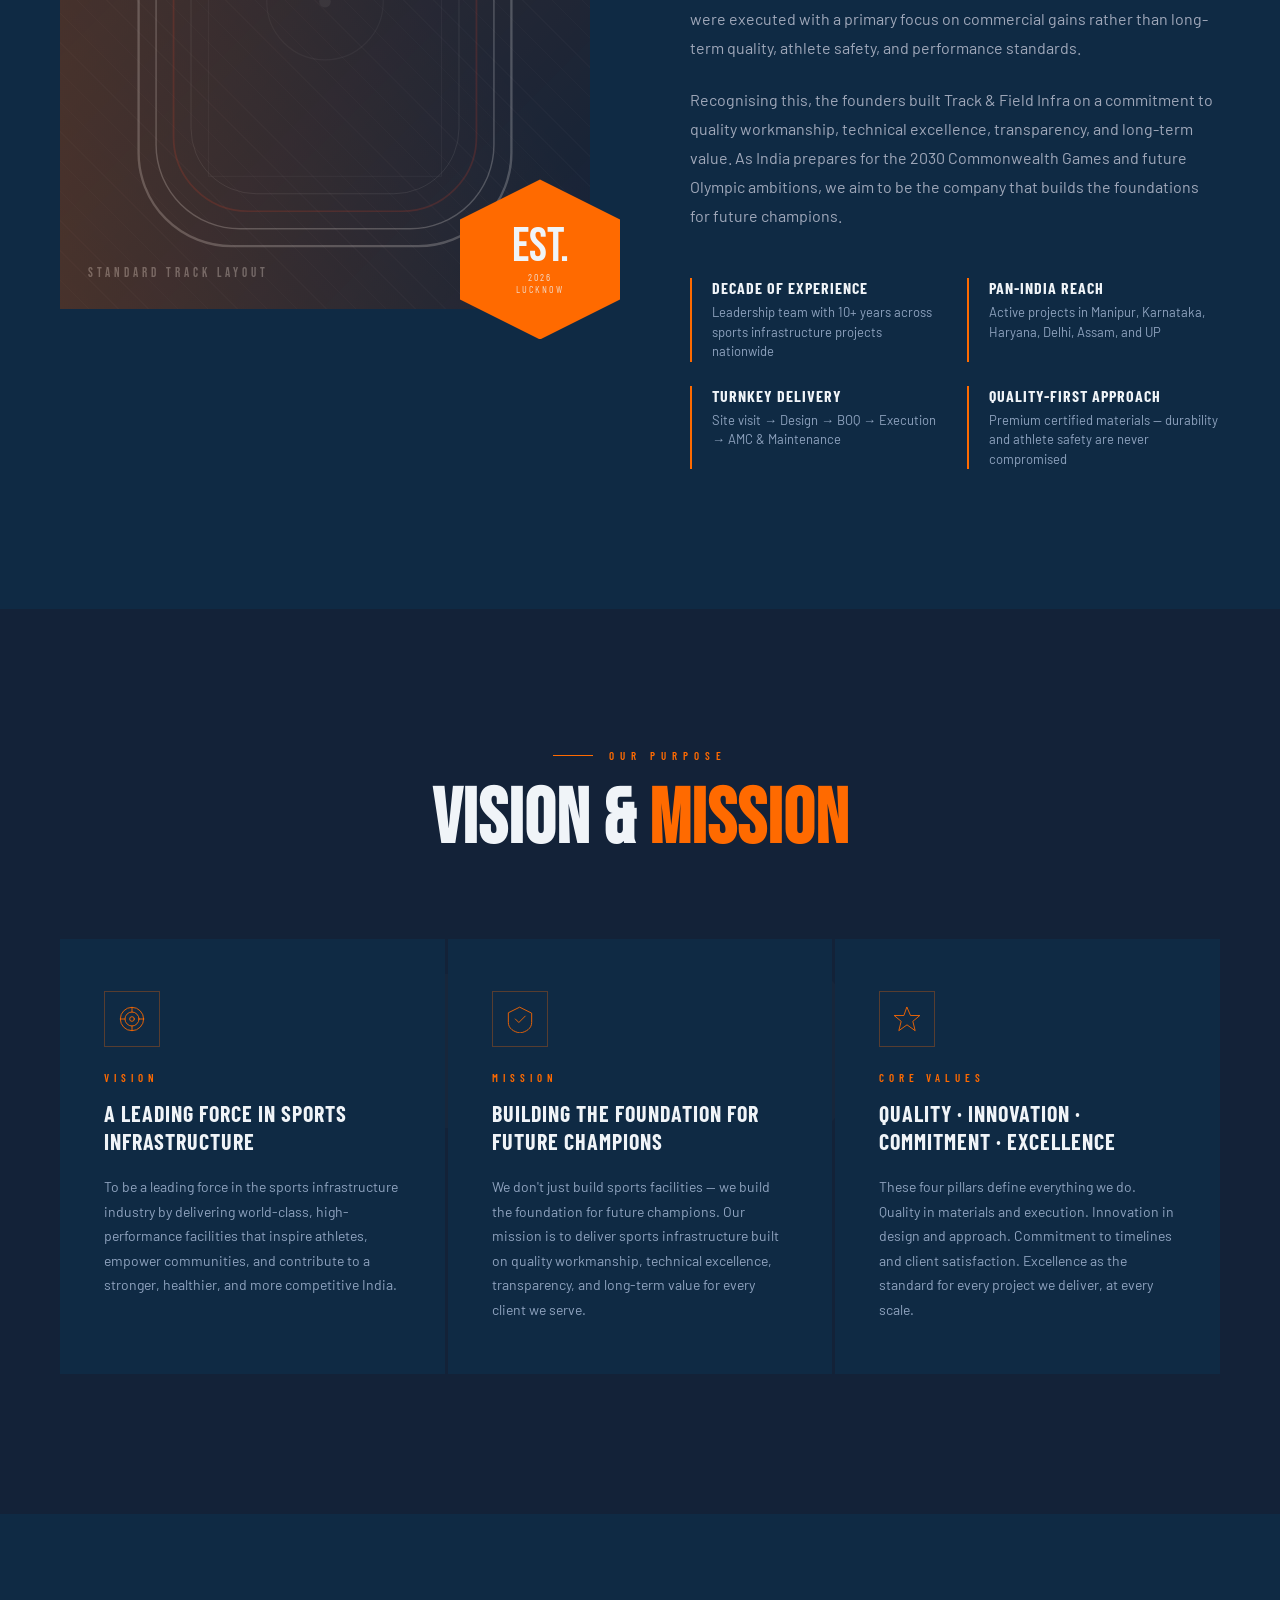
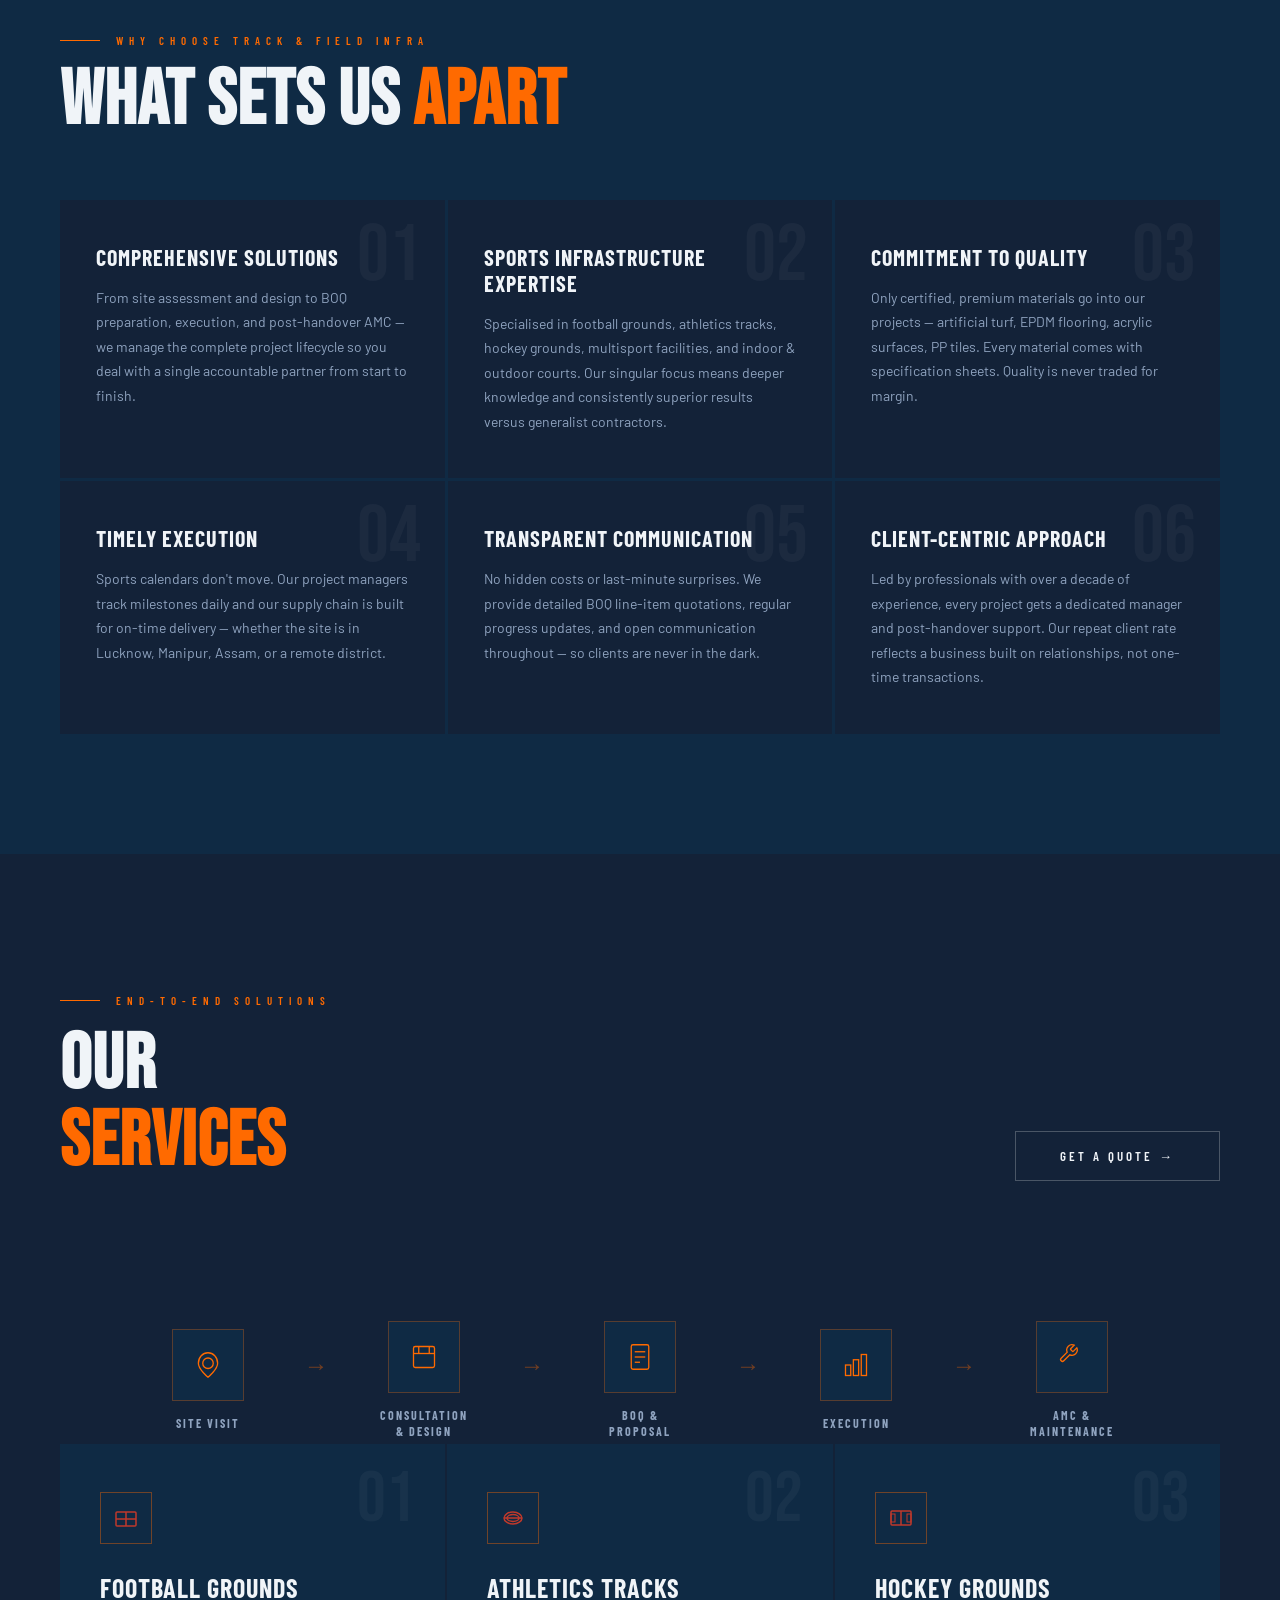
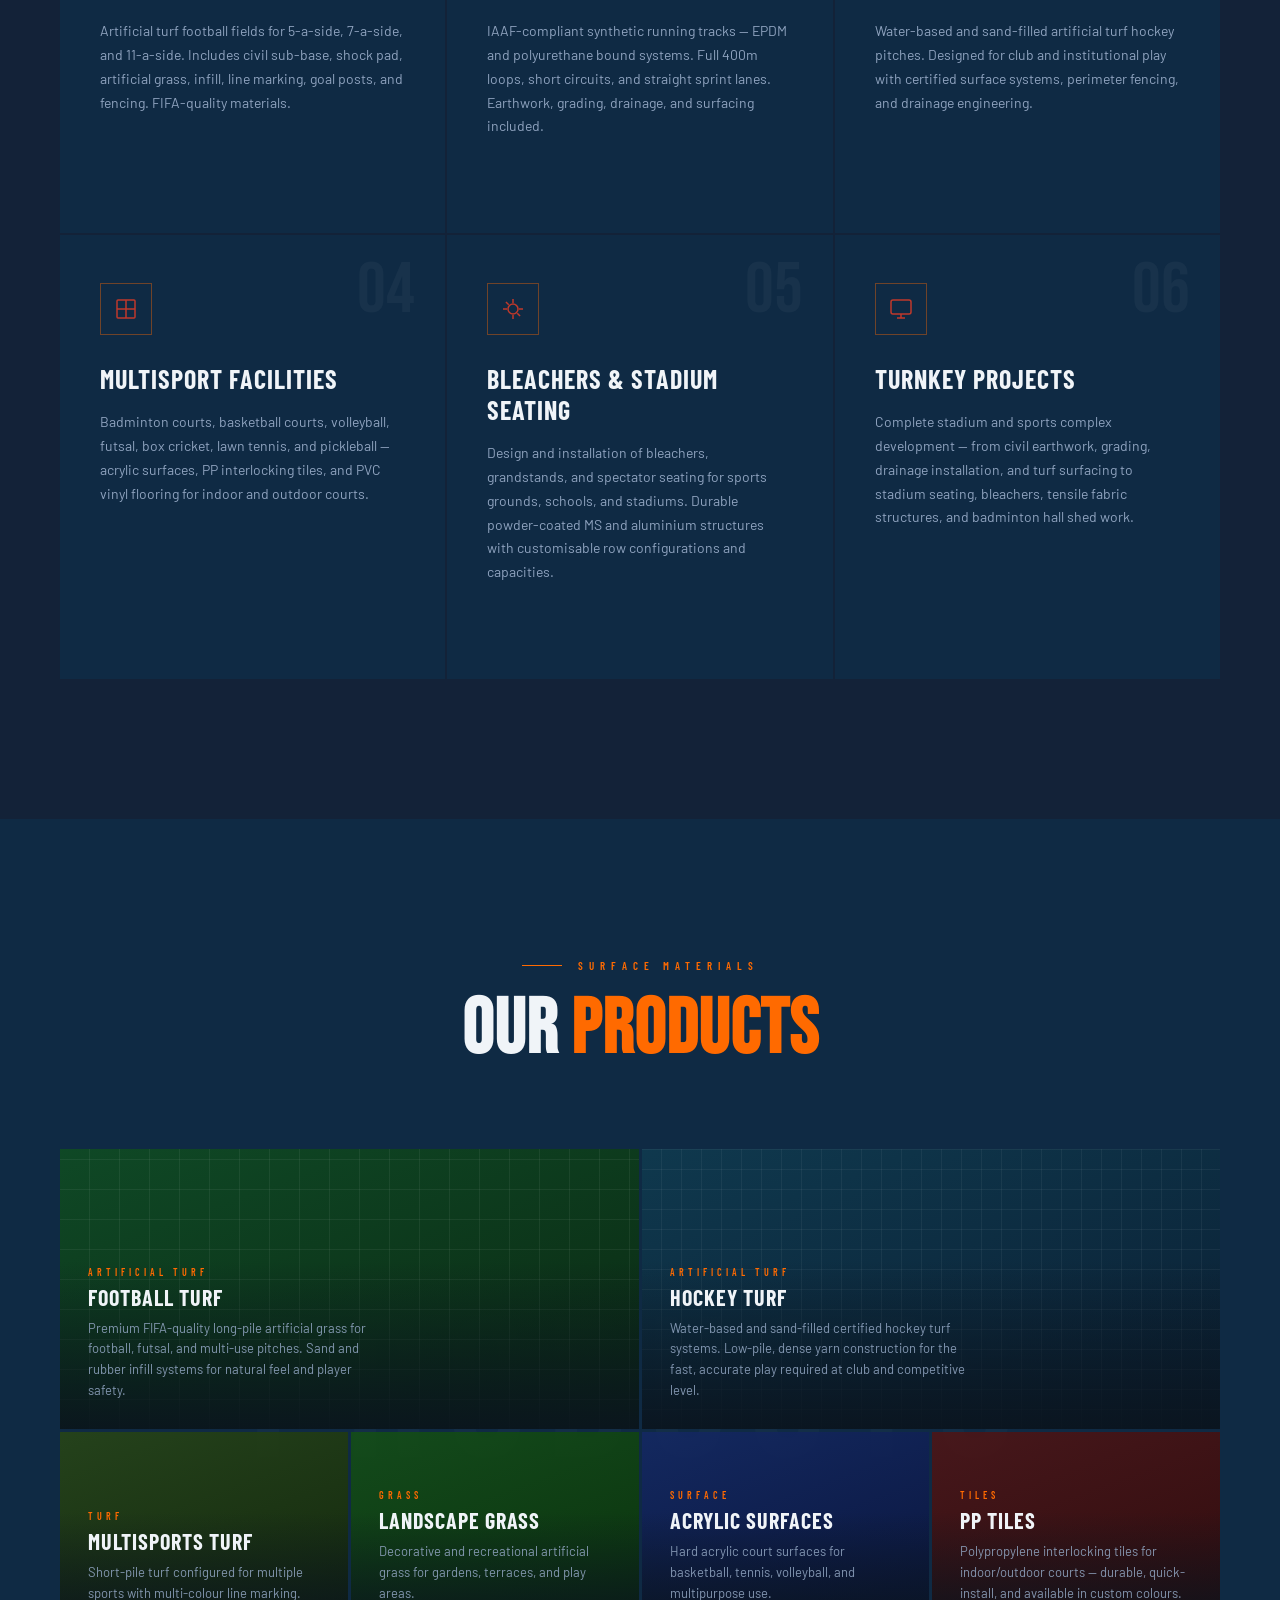
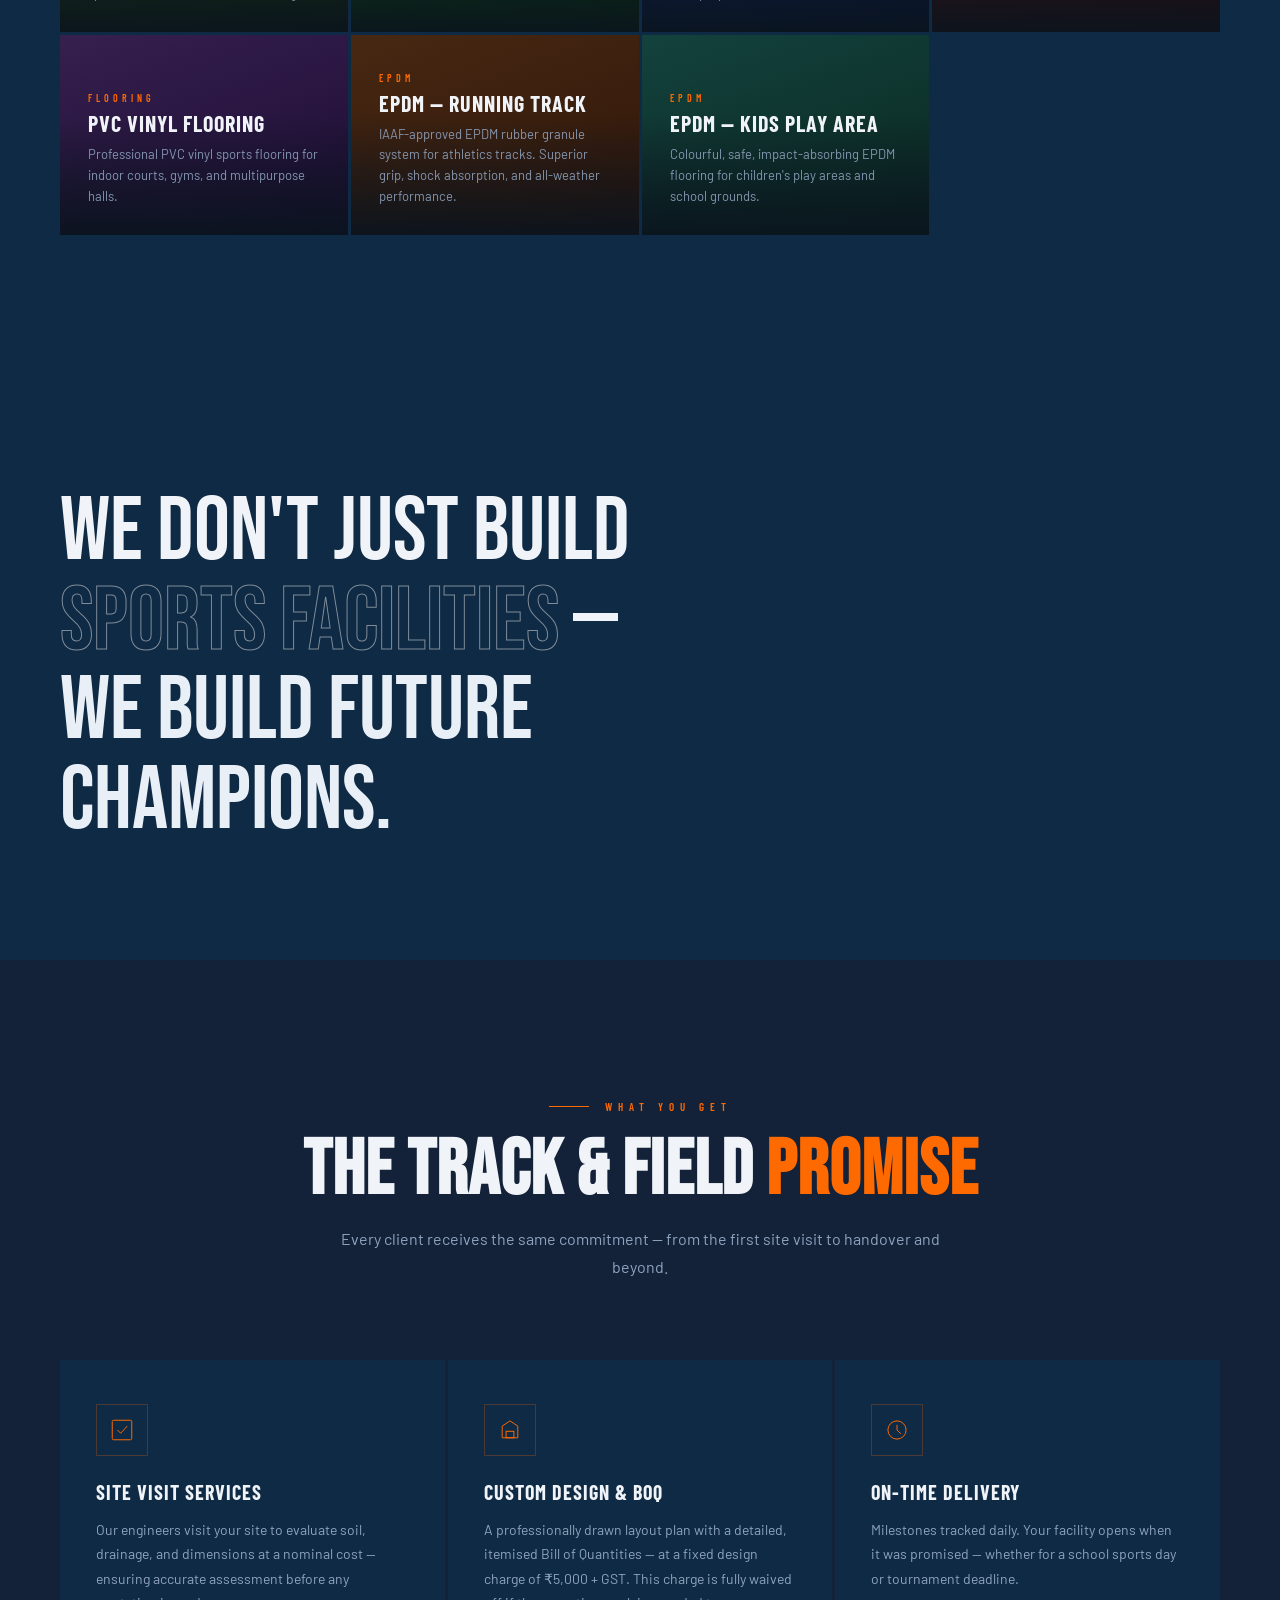
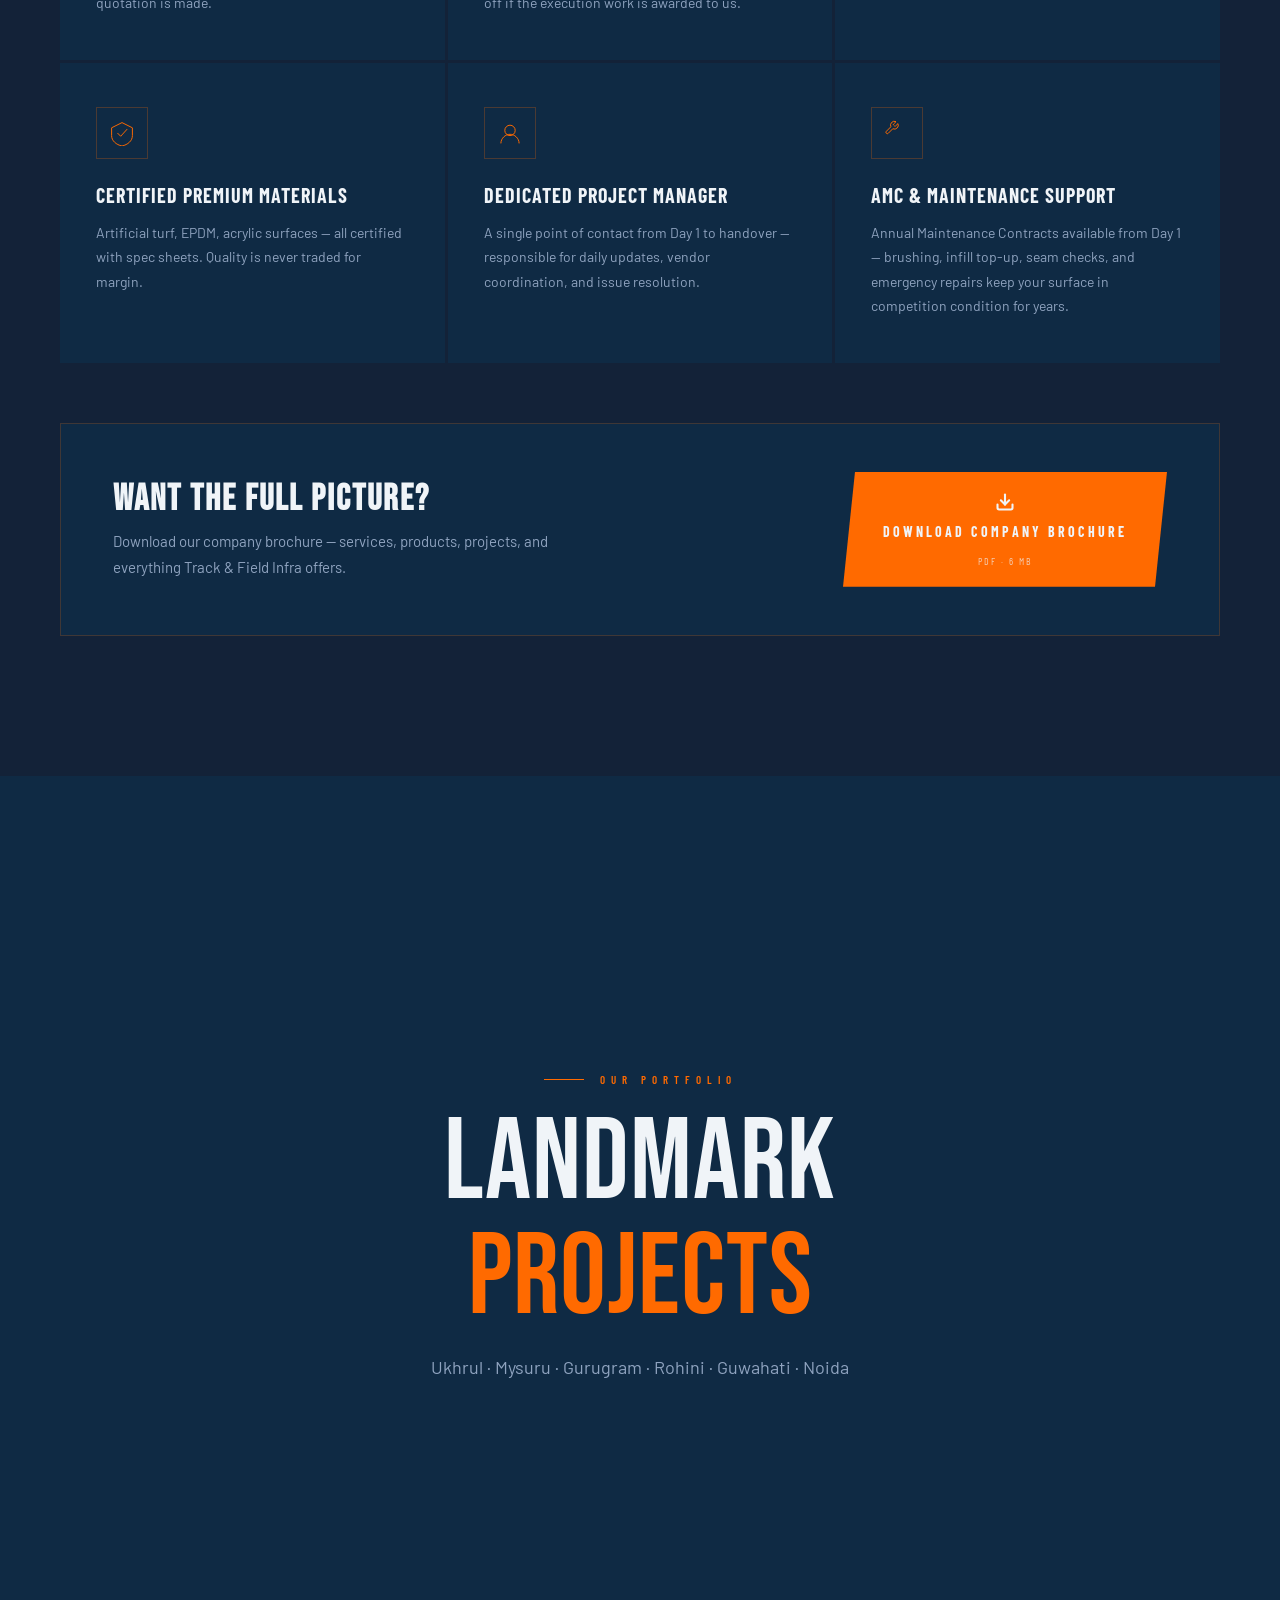
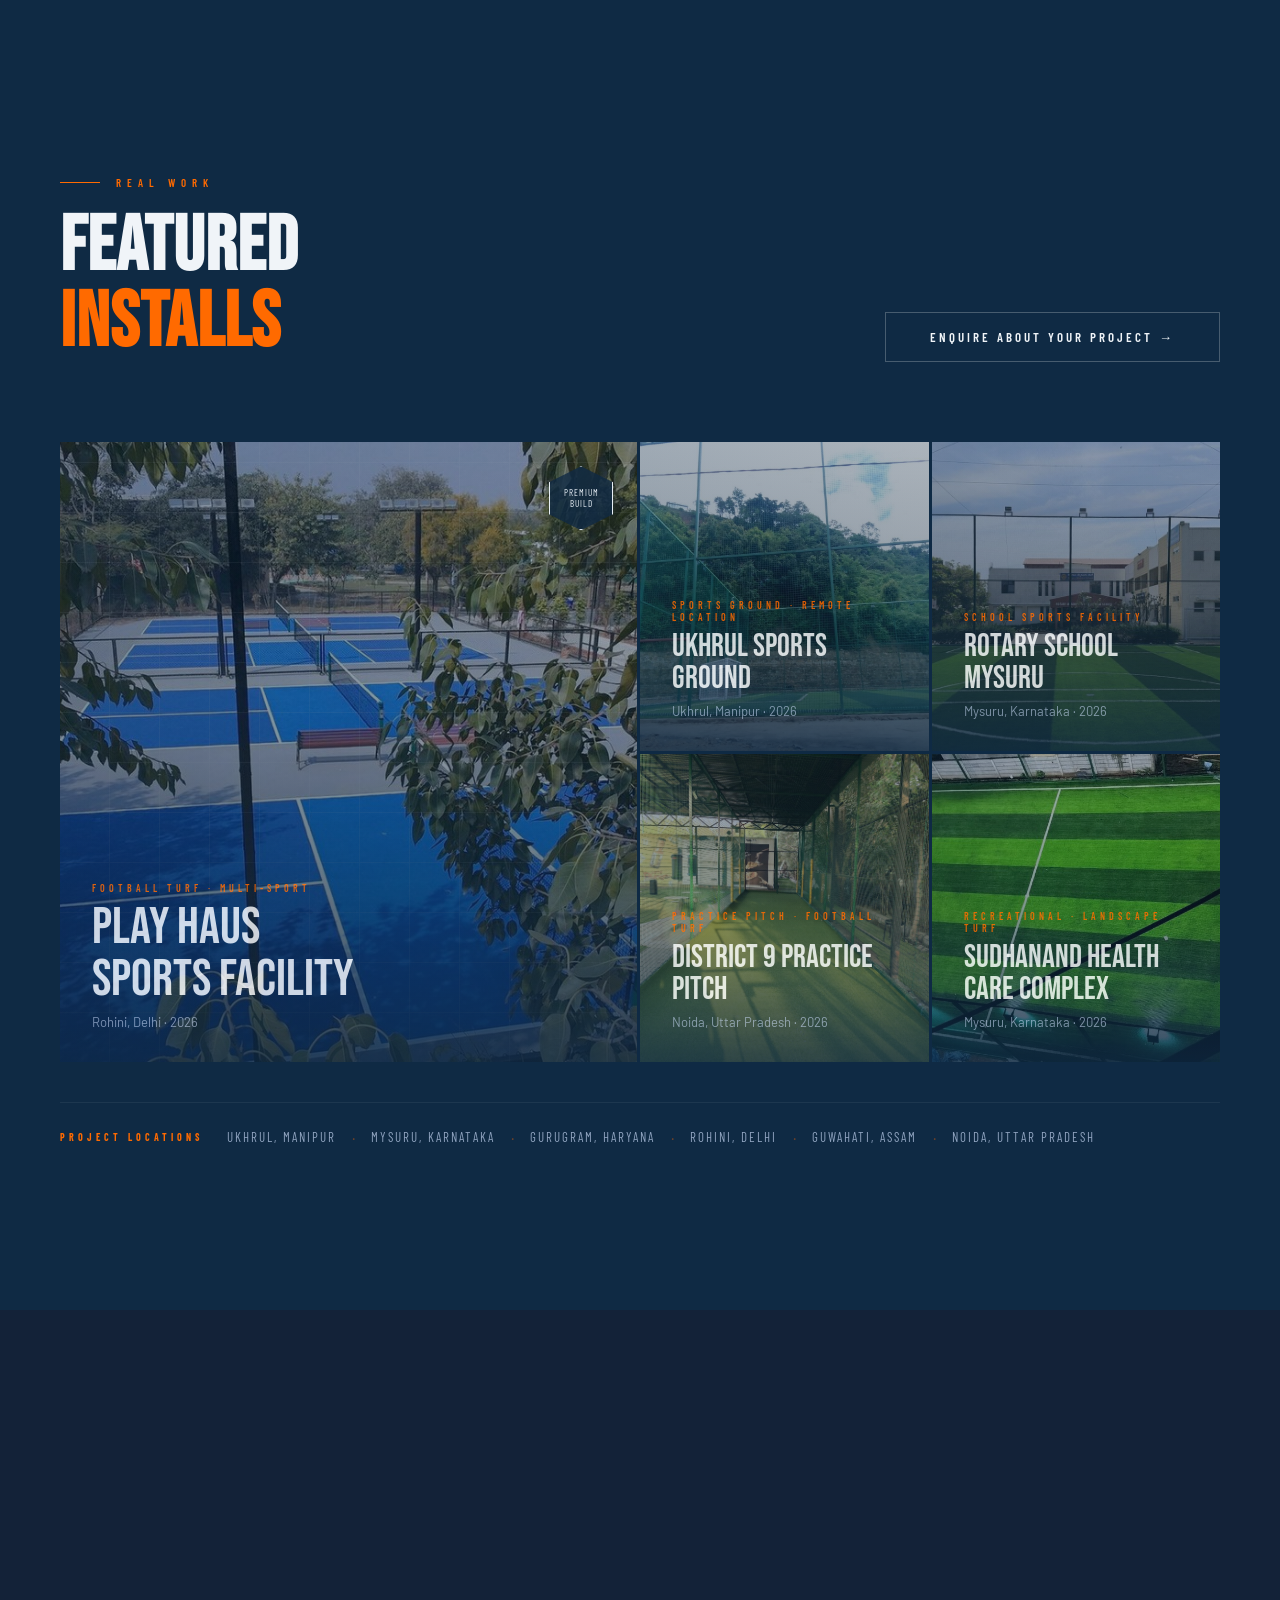
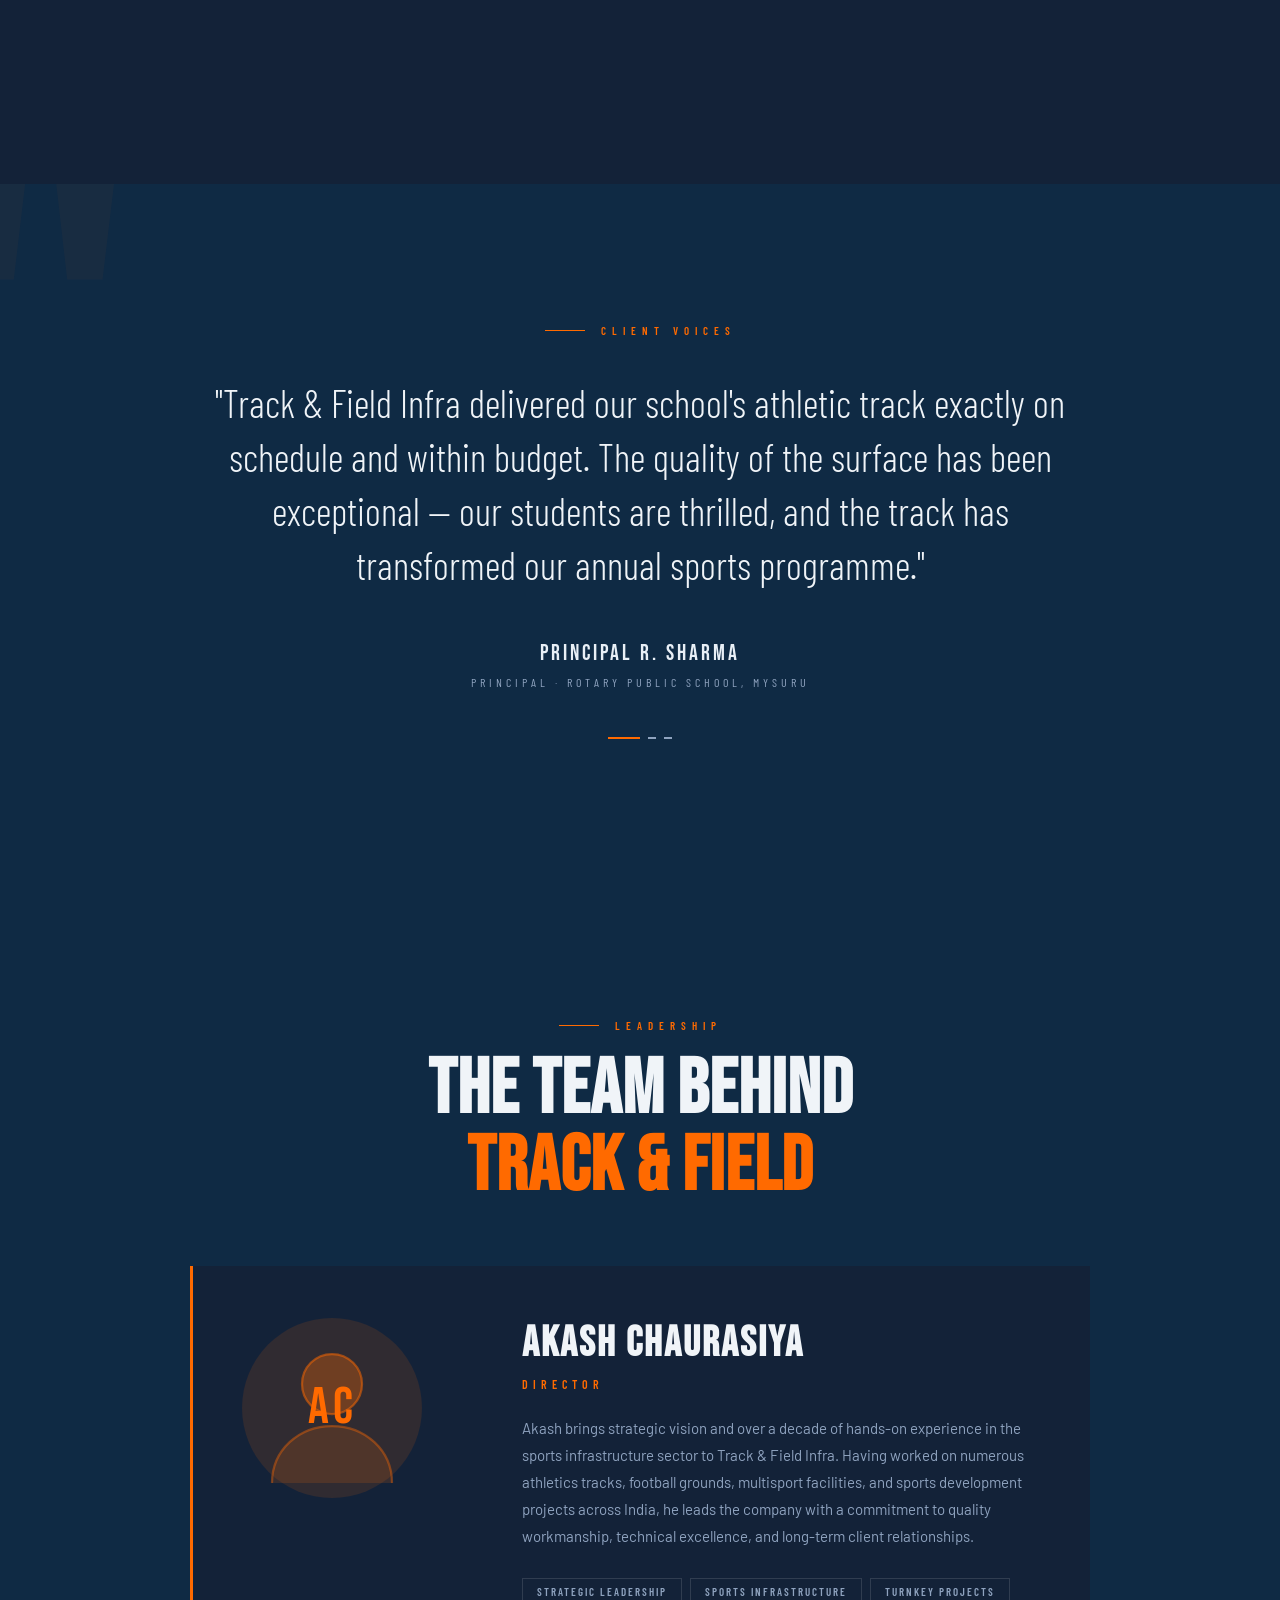
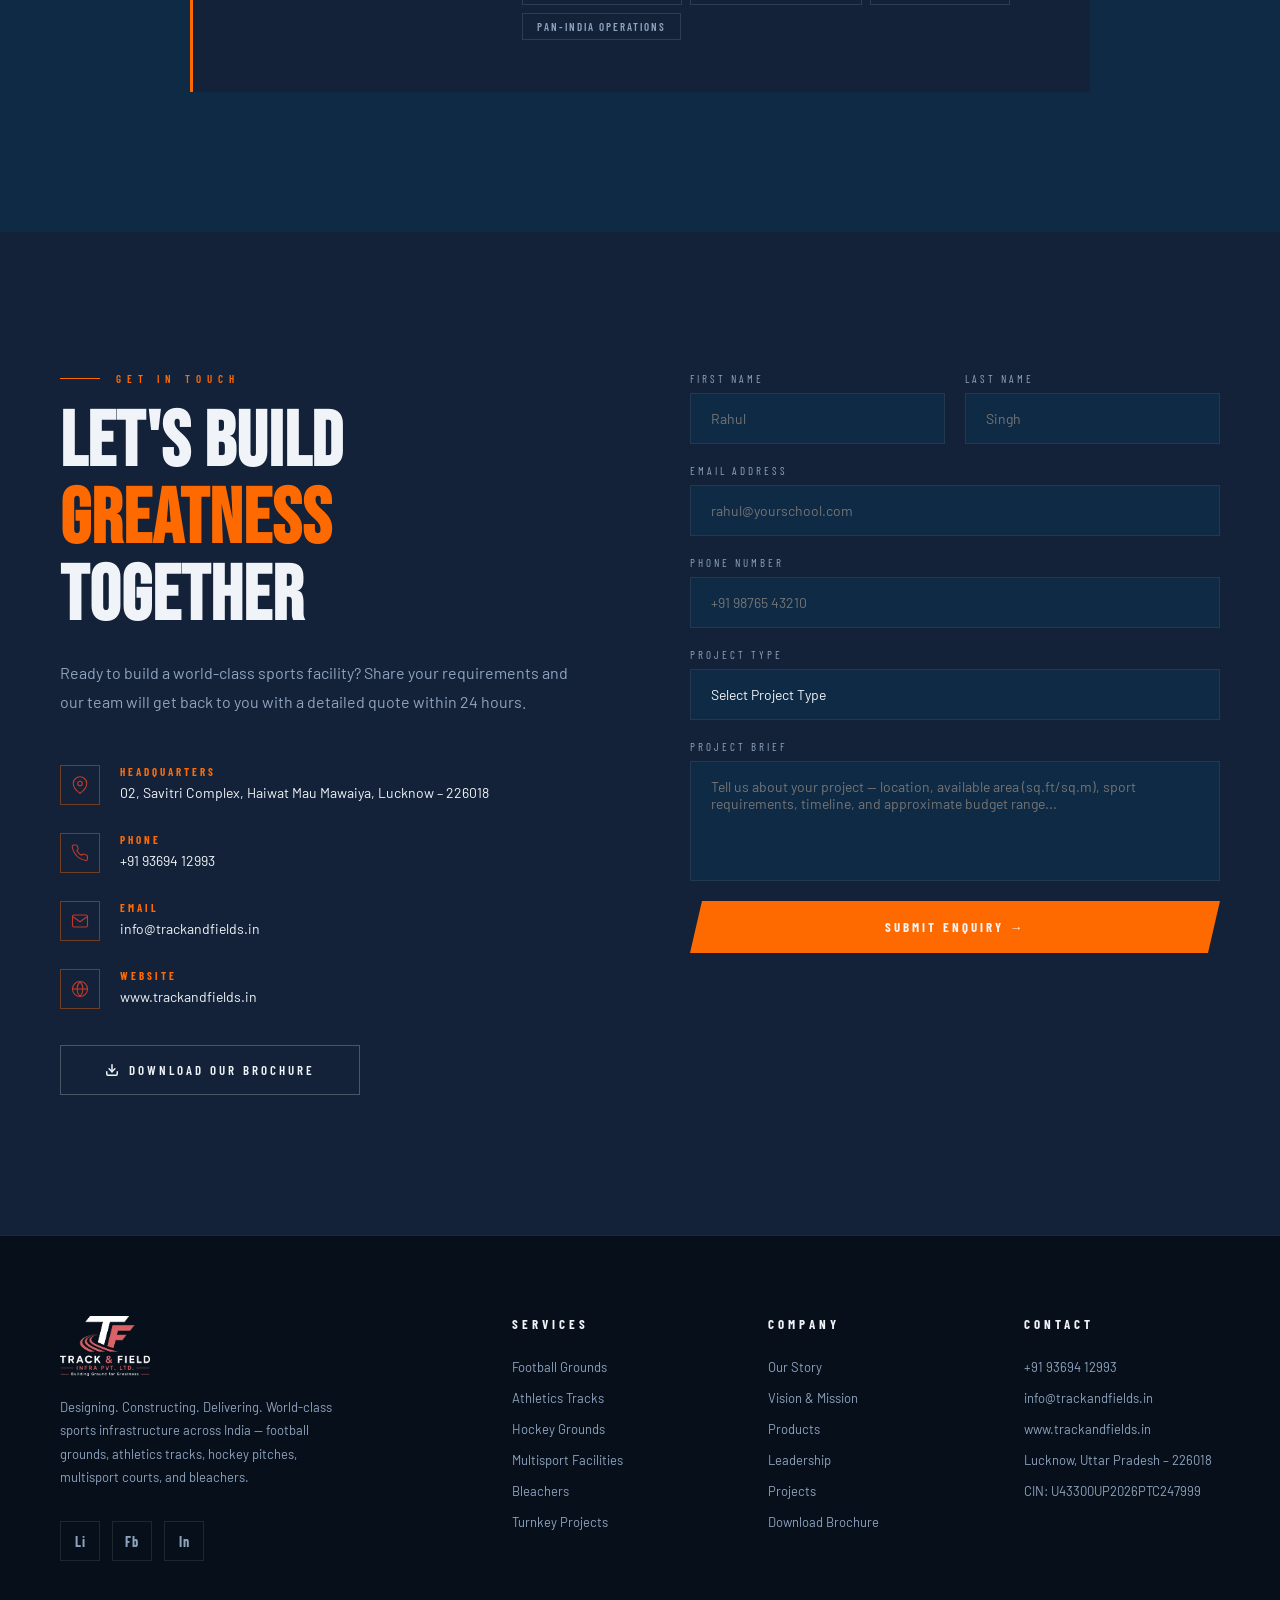
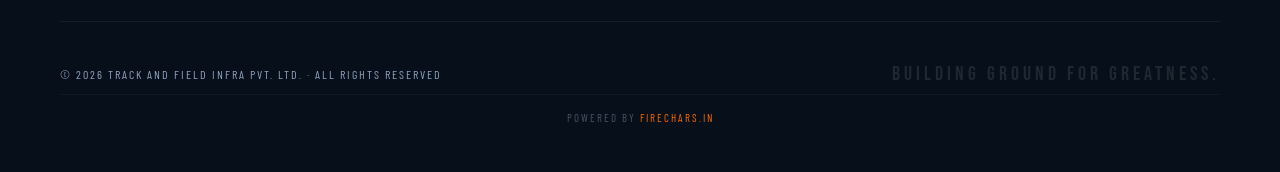
==== commit 48e42542: "Add files via upload" ====
--- a/index.html
+++ b/index.html
@@ -26,7 +26,7 @@
     "description": "India's leading sports infrastructure company — football grounds, athletics tracks, hockey grounds, multisport facilities, bleachers, and turnkey projects.",
     "url": "https://trackandfields.in",
     "telephone": "+919369412993",
-    "email": "infotrackandfields@gmail.com",
+    "email": "info@trackandfields.in",
     "address": {
       "@type": "PostalAddress",
       "streetAddress": "02, Savitri Complex, Haiwat Mau Mawaiya",
@@ -773,7 +773,7 @@
           <div class="contact-detail-icon"><svg width="18" height="18" viewBox="0 0 24 24" fill="none" stroke="#c0392b" stroke-width="1.5"><path d="M4 4h16c1.1 0 2 .9 2 2v12c0 1.1-.9 2-2 2H4c-1.1 0-2-.9-2-2V6c0-1.1.9-2 2-2z"/><polyline points="22,6 12,13 2,6"/></svg></div>
           <div class="contact-detail-text">
             <strong>Email</strong>
-            <span><a href="mailto:infotrackandfields@gmail.com" style="color:var(--white);text-decoration:none;">infotrackandfields@gmail.com</a></span>
+            <span><a href="mailto:info@trackandfields.in" style="color:var(--white);text-decoration:none;">info@trackandfields.in</a></span>
           </div>
         </div>
         <div class="contact-detail reveal reveal-delay-4">
@@ -881,7 +881,7 @@
         <h4>Contact</h4>
         <ul>
           <li><a href="tel:+919369412993">+91 93694 12993</a></li>
-          <li><a href="mailto:infotrackandfields@gmail.com">infotrackandfields@gmail.com</a></li>
+          <li><a href="mailto:info@trackandfields.in">info@trackandfields.in</a></li>
           <li><a href="https://www.trackandfields.in">www.trackandfields.in</a></li>
           <li><a href="#">Lucknow, Uttar Pradesh – 226018</a></li>
           <li><a href="#">CIN: U43300UP2026PTC247999</a></li>
--- a/css/base.css
+++ b/css/base.css
@@ -22,31 +22,7 @@
   background: var(--steel);
   color: var(--white);
   overflow-x: hidden;
-  cursor: none;
-}
-
-/* Custom Cursor */
-.cursor {
-  width: 12px; height: 12px;
-  background: var(--rust);
-  border-radius: 50%;
-  position: fixed;
-  top: 0; left: 0;
-  pointer-events: none;
-  z-index: 9999;
-  transition: transform 0.1s ease;
-  mix-blend-mode: difference;
-}
-.cursor-ring {
-  width: 36px; height: 36px;
-  border: 1px solid var(--amber);
-  border-radius: 50%;
-  position: fixed;
-  top: 0; left: 0;
-  pointer-events: none;
-  z-index: 9998;
-  transition: transform 0.15s ease, width 0.2s, height 0.2s;
-  transform: translate(-12px, -12px);
+  cursor: auto;
 }
 
 /* Noise texture overlay */
--- a/css/components.css
+++ b/css/components.css
@@ -48,7 +48,7 @@
   letter-spacing: 3px; text-transform: uppercase;
   background: var(--rust); color: var(--white);
   border: none; padding: 12px 28px;
-  cursor: none;
+  cursor: auto;
   transition: background 0.2s, transform 0.2s;
   clip-path: polygon(8px 0%, 100% 0%, calc(100% - 8px) 100%, 0% 100%);
 }
--- a/css/sections.css
+++ b/css/sections.css
@@ -102,7 +102,7 @@
 }
 .services-header { max-width: 1300px; margin: 0 auto 80px; display: flex; justify-content: space-between; align-items: flex-end; }
 .services-grid { display: grid; grid-template-columns: repeat(3, 1fr); gap: 2px; max-width: 1300px; margin: 0 auto; }
-.service-card { background: var(--steel); padding: 48px 40px; position: relative; overflow: hidden; cursor: none; transition: transform 0.3s ease; }
+.service-card { background: var(--steel); padding: 48px 40px; position: relative; overflow: hidden; cursor: auto; transition: transform 0.3s ease; }
 .service-card::before { content: ''; position: absolute; bottom: 0; left: 0; width: 0; height: 3px; background: var(--rust); transition: width 0.4s ease; }
 .service-card:hover::before { width: 100%; }
 .service-card:hover { transform: translateY(-4px); }
@@ -137,7 +137,7 @@
 .projects { padding: 0 60px 140px; background: var(--steel); }
 .projects-header { padding: 100px 0 80px; max-width: 1300px; margin: 0 auto; display: flex; justify-content: space-between; align-items: flex-end; }
 .projects-grid { display: grid; grid-template-columns: 2fr 1fr 1fr; gap: 3px; max-width: 1300px; margin: 0 auto; }
-.project-card { position: relative; overflow: hidden; cursor: none; }
+.project-card { position: relative; overflow: hidden; cursor: auto; }
 .project-card:first-child { grid-row: span 2; }
 .project-img { width: 100%; height: 100%; min-height: 300px; background: var(--concrete); position: relative; transition: transform 0.6s ease; }
 .project-card:first-child .project-img { min-height: 620px; }
@@ -202,7 +202,7 @@
 .footer-top { display: grid; grid-template-columns: 2fr 1fr 1fr 1fr; gap: 60px; max-width: 1300px; margin: 0 auto 60px; }
 .footer-brand p { font-size: 13px; line-height: 1.8; color: var(--iron); margin: 20px 0 32px; max-width: 280px; }
 .social-links { display: flex; gap: 12px; }
-.social-link { width: 40px; height: 40px; border: 1px solid rgba(240,240,240,0.1); display: flex; align-items: center; justify-content: center; color: var(--iron); font-size: 14px; transition: border-color 0.2s, color 0.2s; text-decoration: none; cursor: none; font-family: 'Barlow Condensed', sans-serif; font-weight: 700; letter-spacing: 1px; }
+.social-link { width: 40px; height: 40px; border: 1px solid rgba(240,240,240,0.1); display: flex; align-items: center; justify-content: center; color: var(--iron); font-size: 14px; transition: border-color 0.2s, color 0.2s; text-decoration: none; cursor: auto; font-family: 'Barlow Condensed', sans-serif; font-weight: 700; letter-spacing: 1px; }
 .social-link:hover { border-color: var(--rust); color: var(--rust); }
 .footer-col h4 { font-family: 'Barlow Condensed', sans-serif; font-size: 13px; font-weight: 700; letter-spacing: 4px; text-transform: uppercase; color: var(--white); margin-bottom: 24px; }
 .footer-col ul { list-style: none; display: flex; flex-direction: column; gap: 12px; }
@@ -495,7 +495,7 @@
   text-decoration: none;
   display: inline-flex; align-items: center; gap: 7px;
   transition: all 0.2s;
-  cursor: none;
+  cursor: auto;
 }
 .nav-brochure-btn:hover {
   background: rgba(255,106,0,0.1);
@@ -568,7 +568,7 @@
   position: relative; overflow: hidden;
   min-height: 200px;
   transition: transform 0.3s;
-  cursor: none;
+  cursor: auto;
 }
 .product-card:hover { transform: scale(1.02); z-index: 2; }
 .product-large {
@@ -642,7 +642,7 @@
   display: inline-flex; align-items: center; gap: 12px;
   clip-path: polygon(12px 0%, 100% 0%, calc(100% - 12px) 100%, 0% 100%);
   transition: background 0.2s, transform 0.2s;
-  cursor: none; white-space: nowrap; flex-shrink: 0;
+  cursor: auto; white-space: nowrap; flex-shrink: 0;
   flex-direction: column; line-height: 1.2;
 }
 .btn-brochure-large svg { display: inline; }
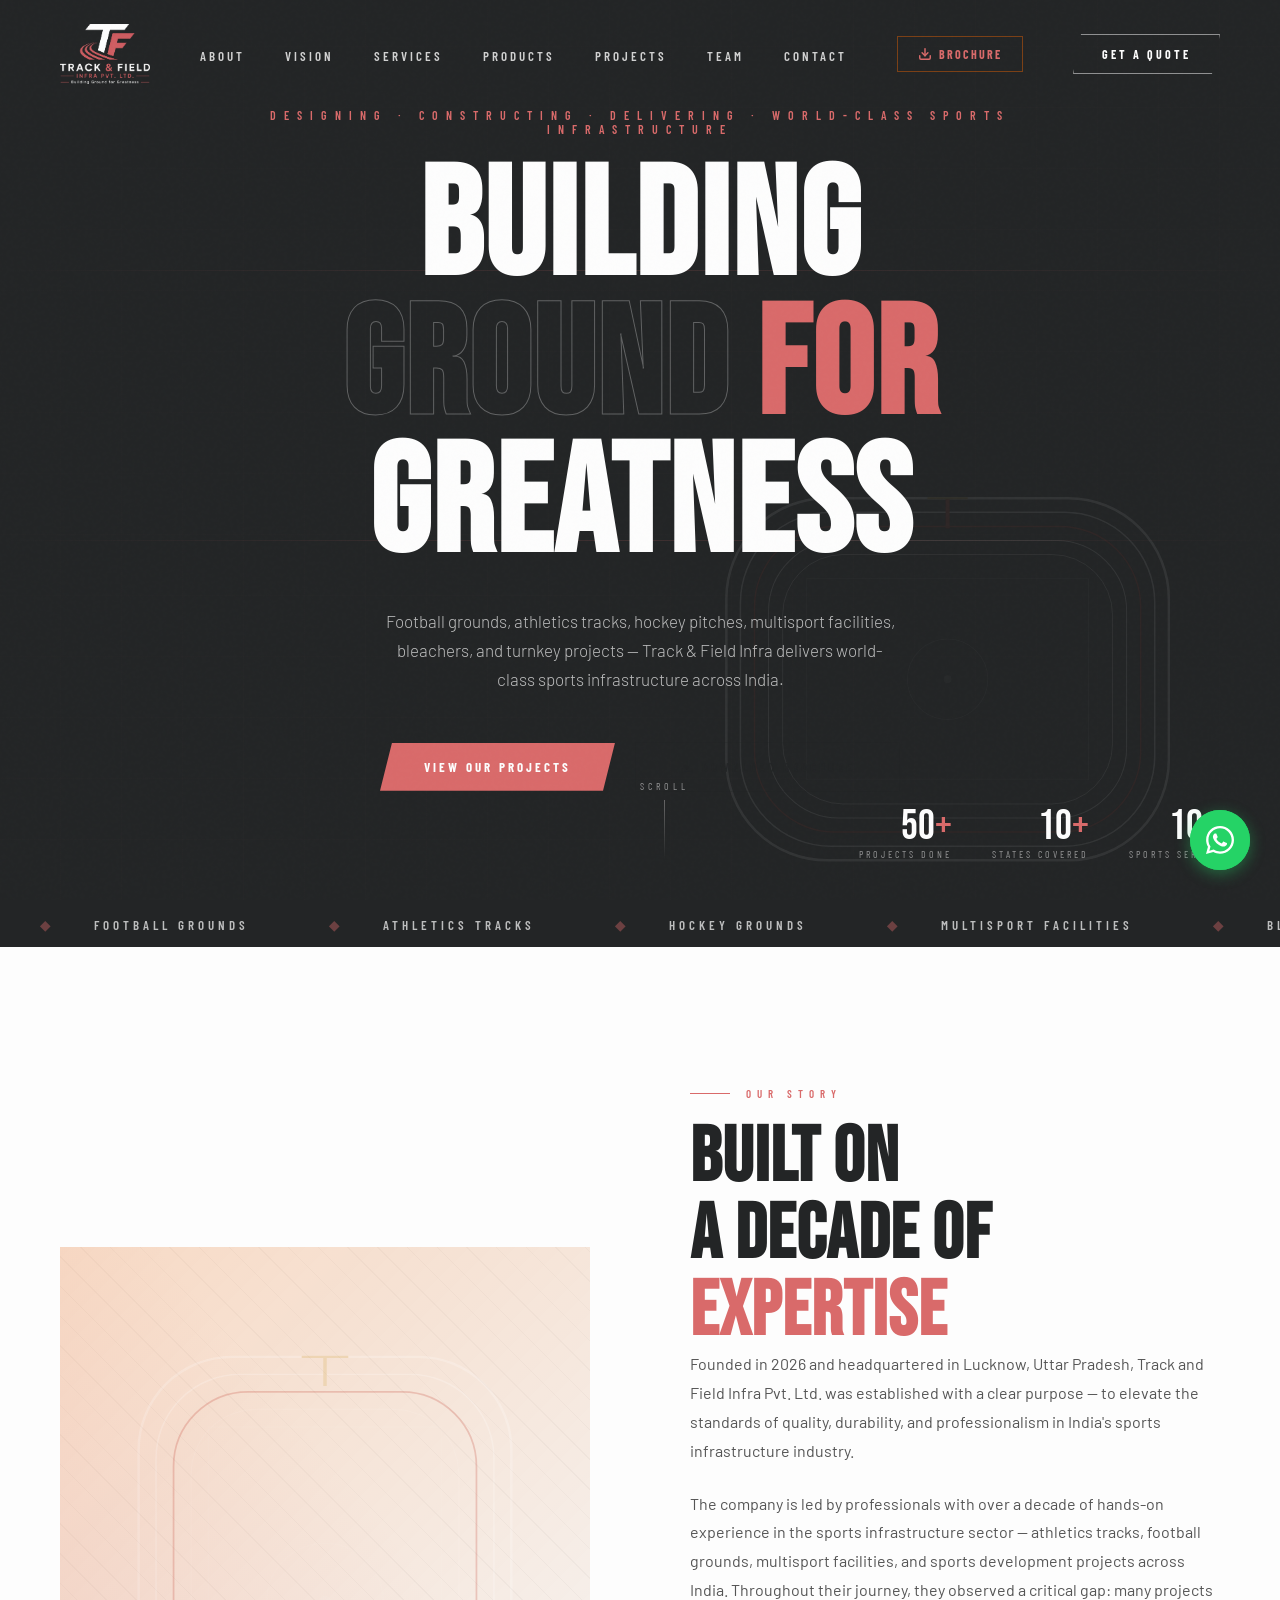
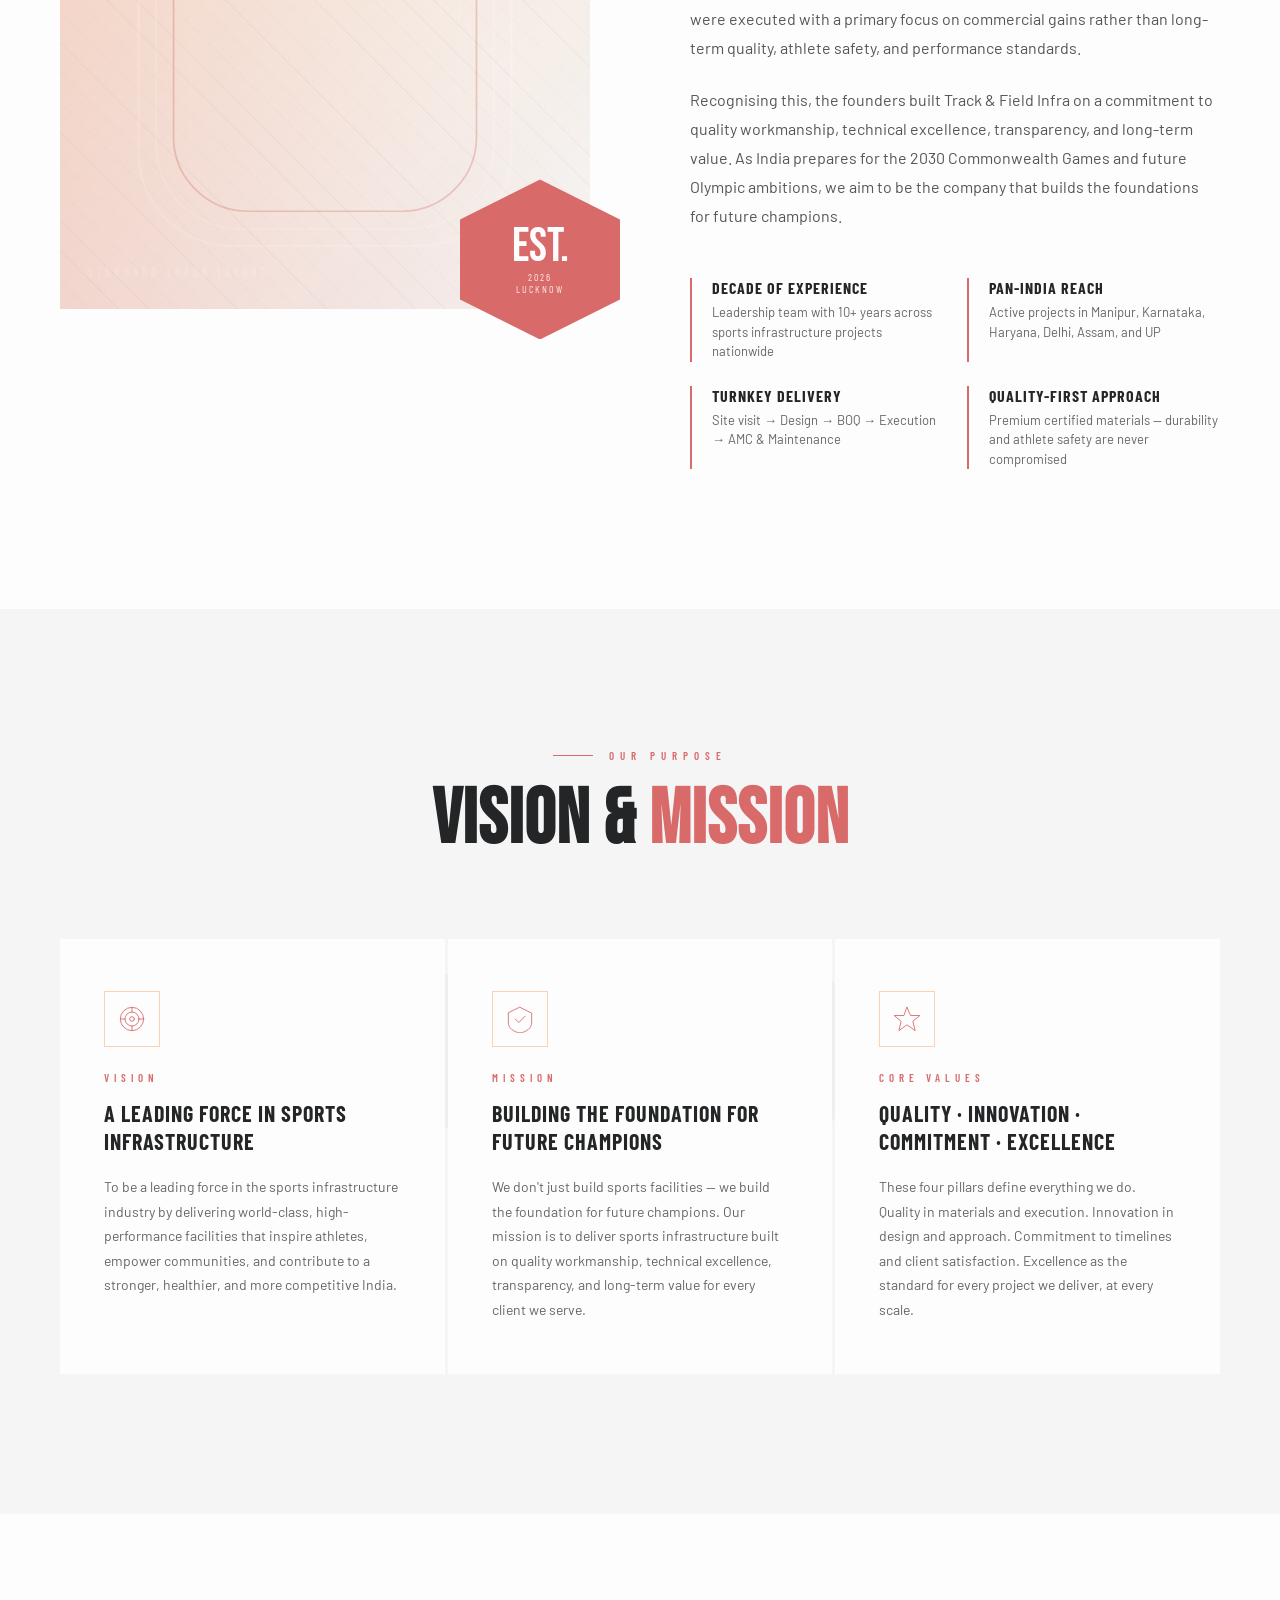
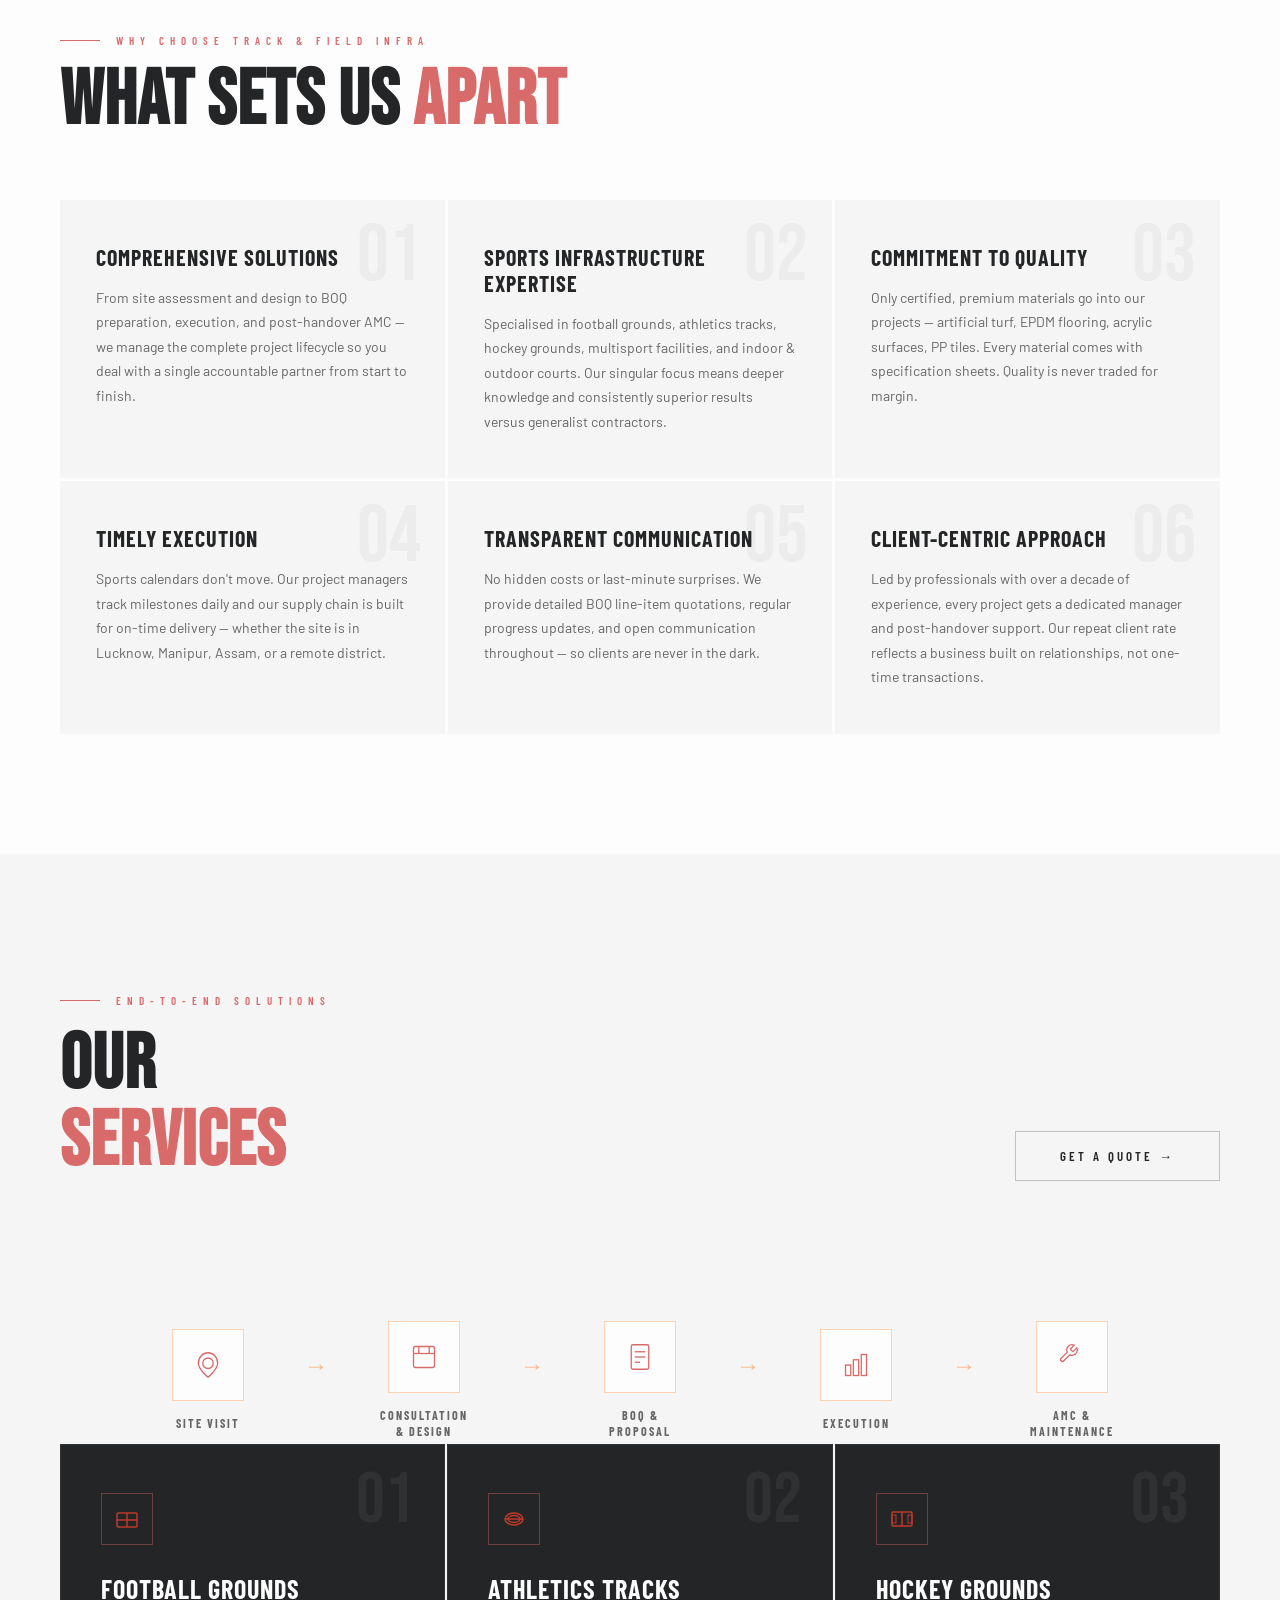
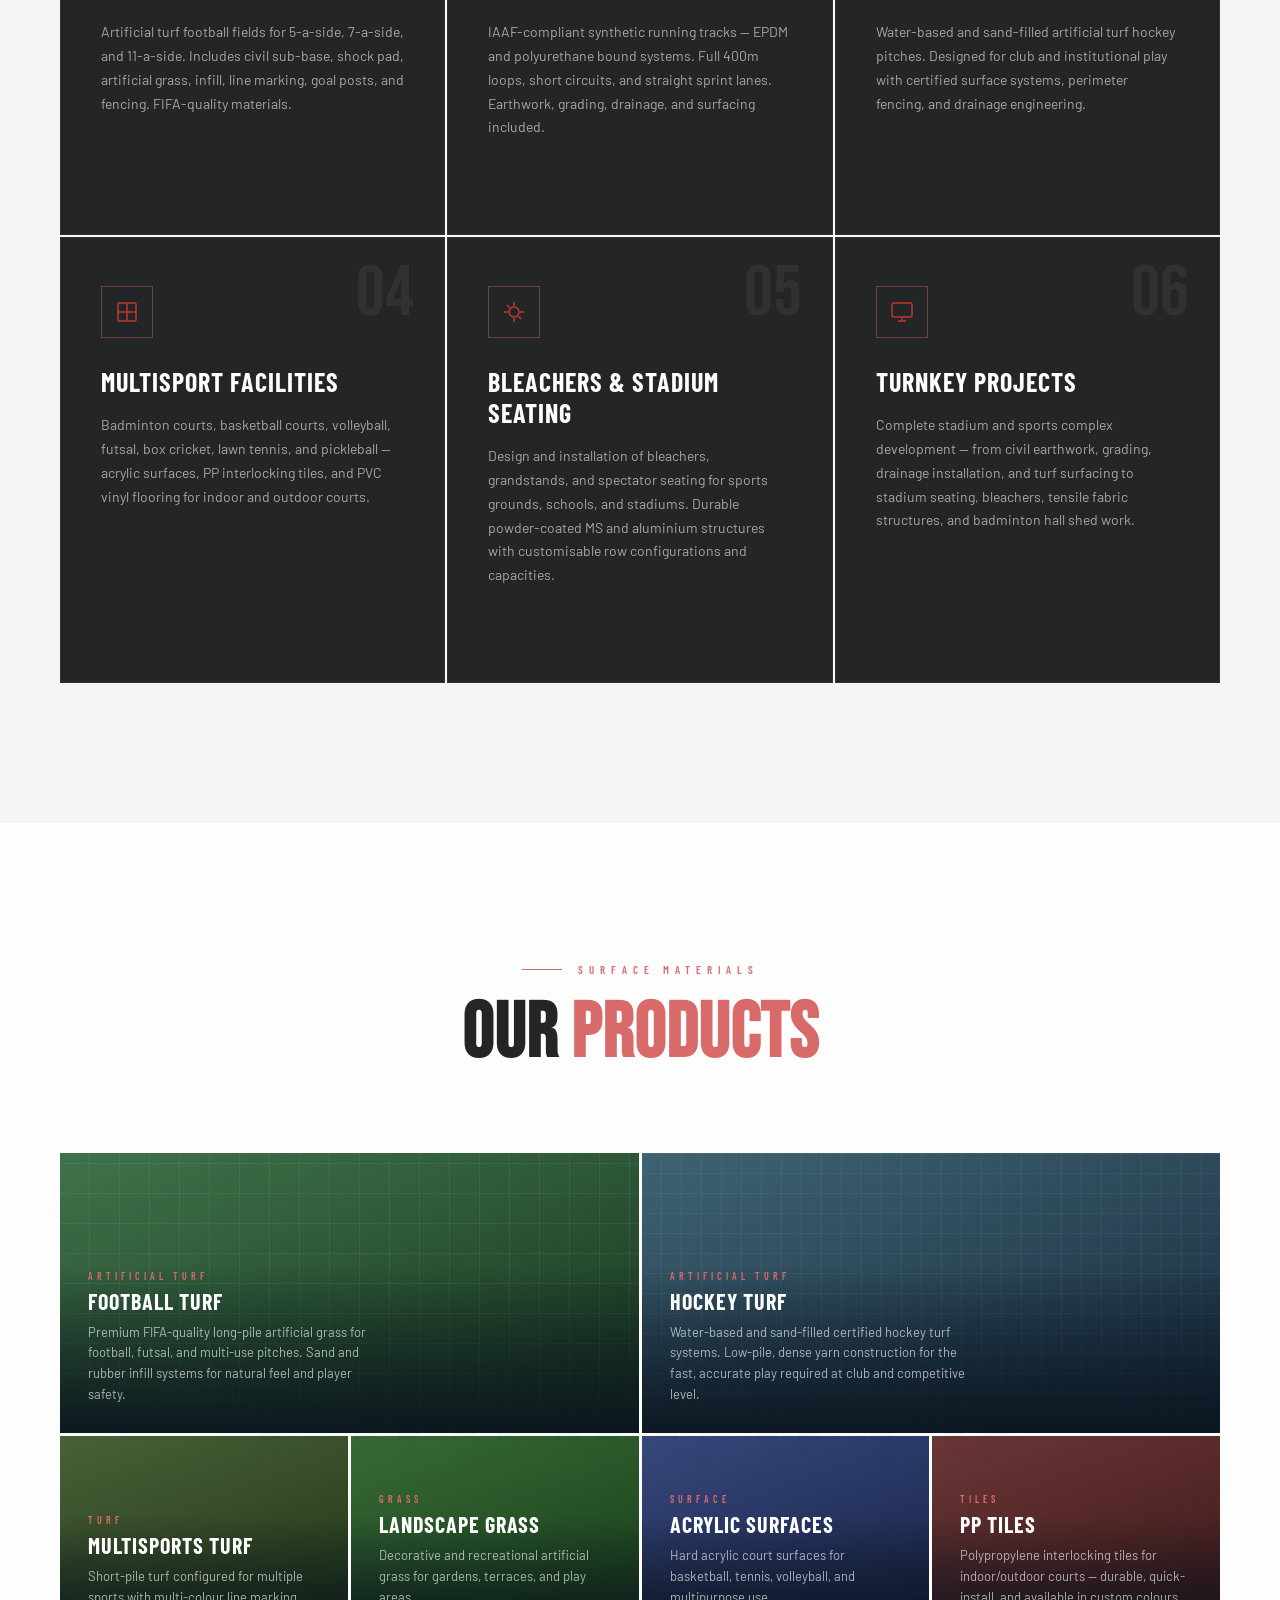
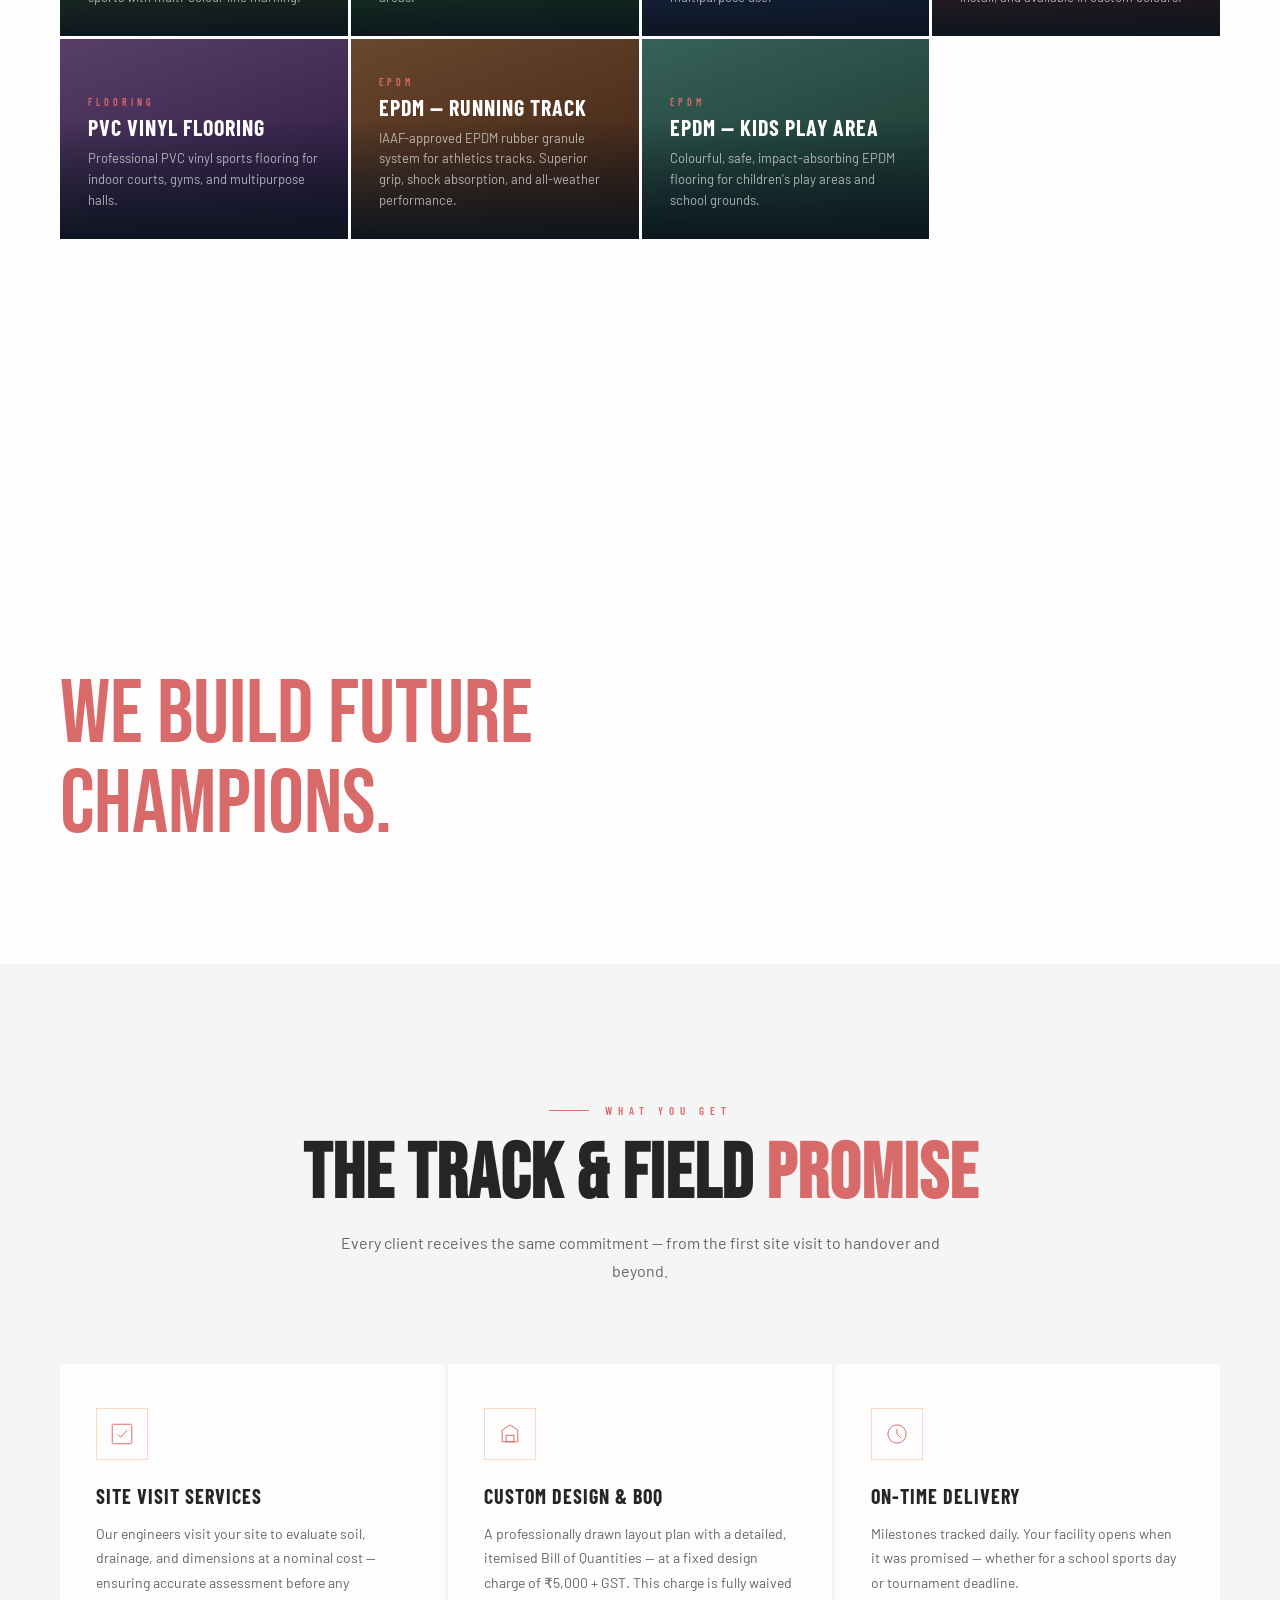
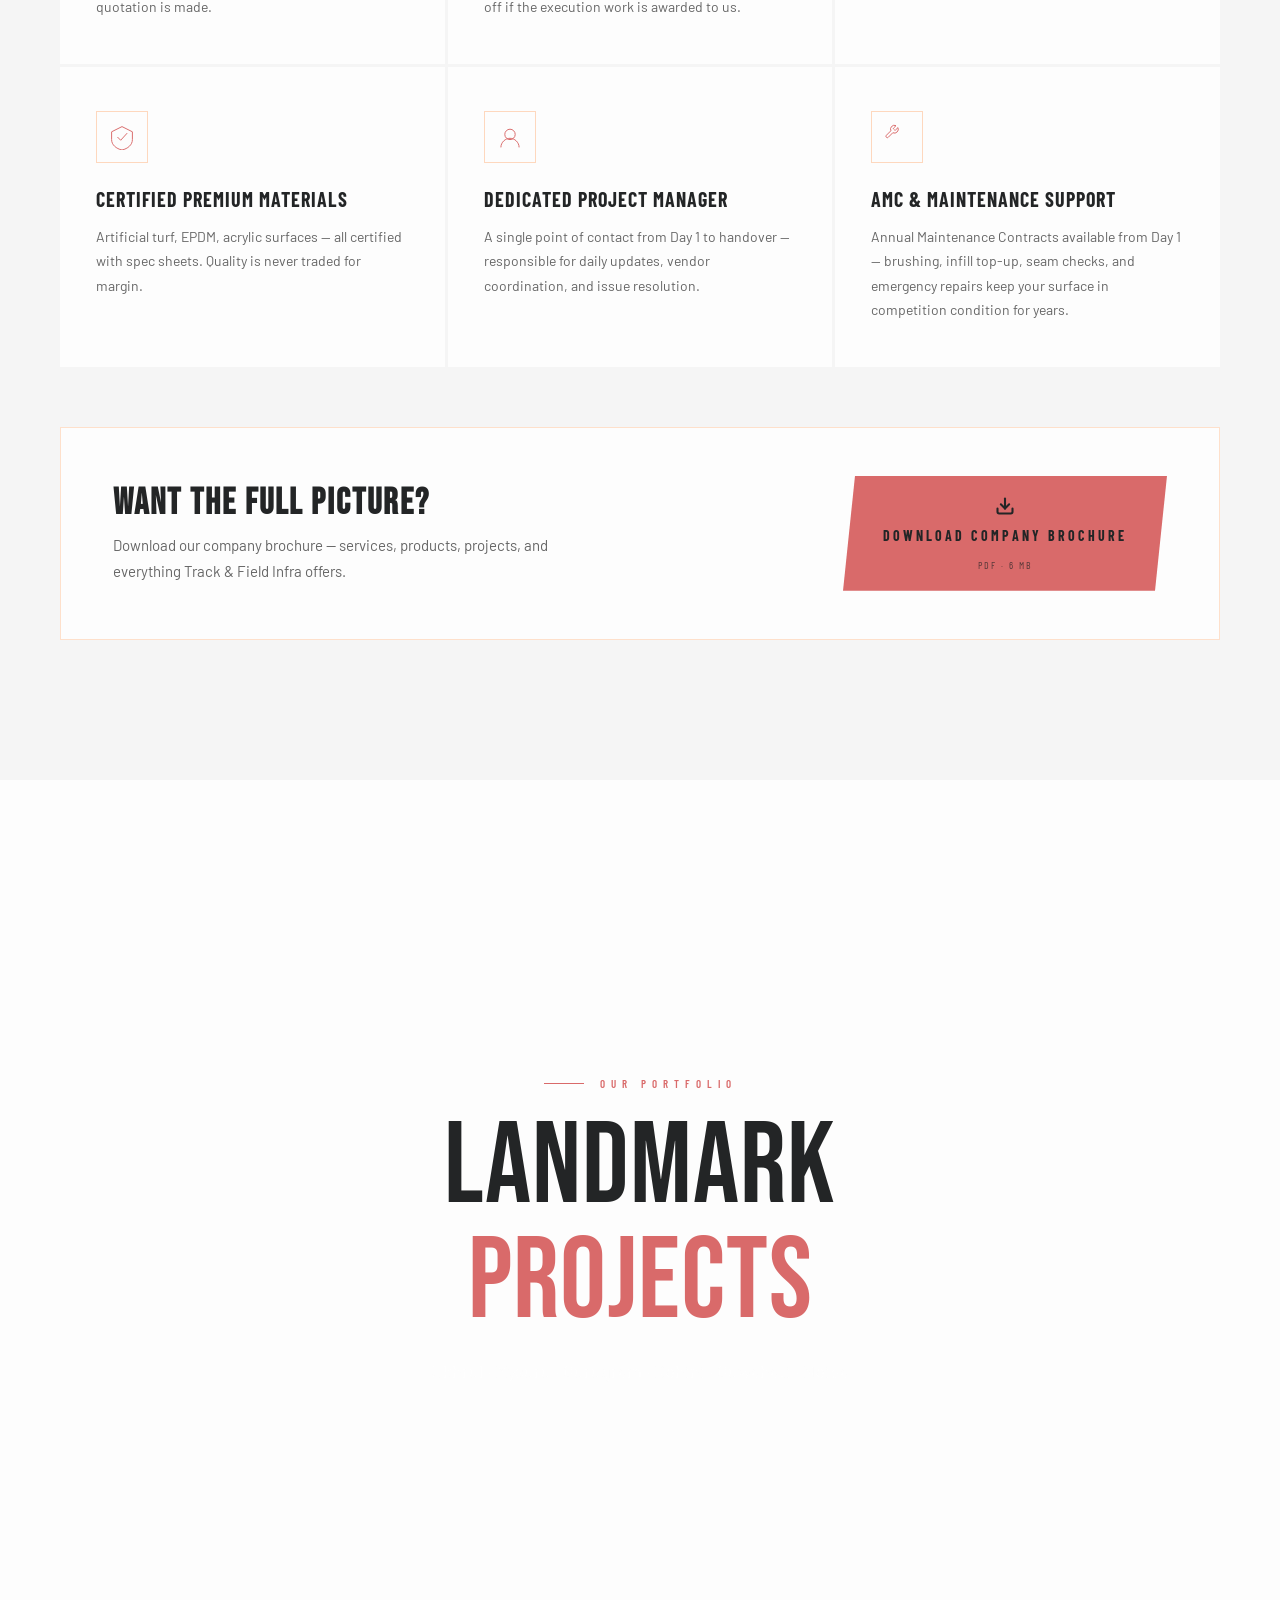
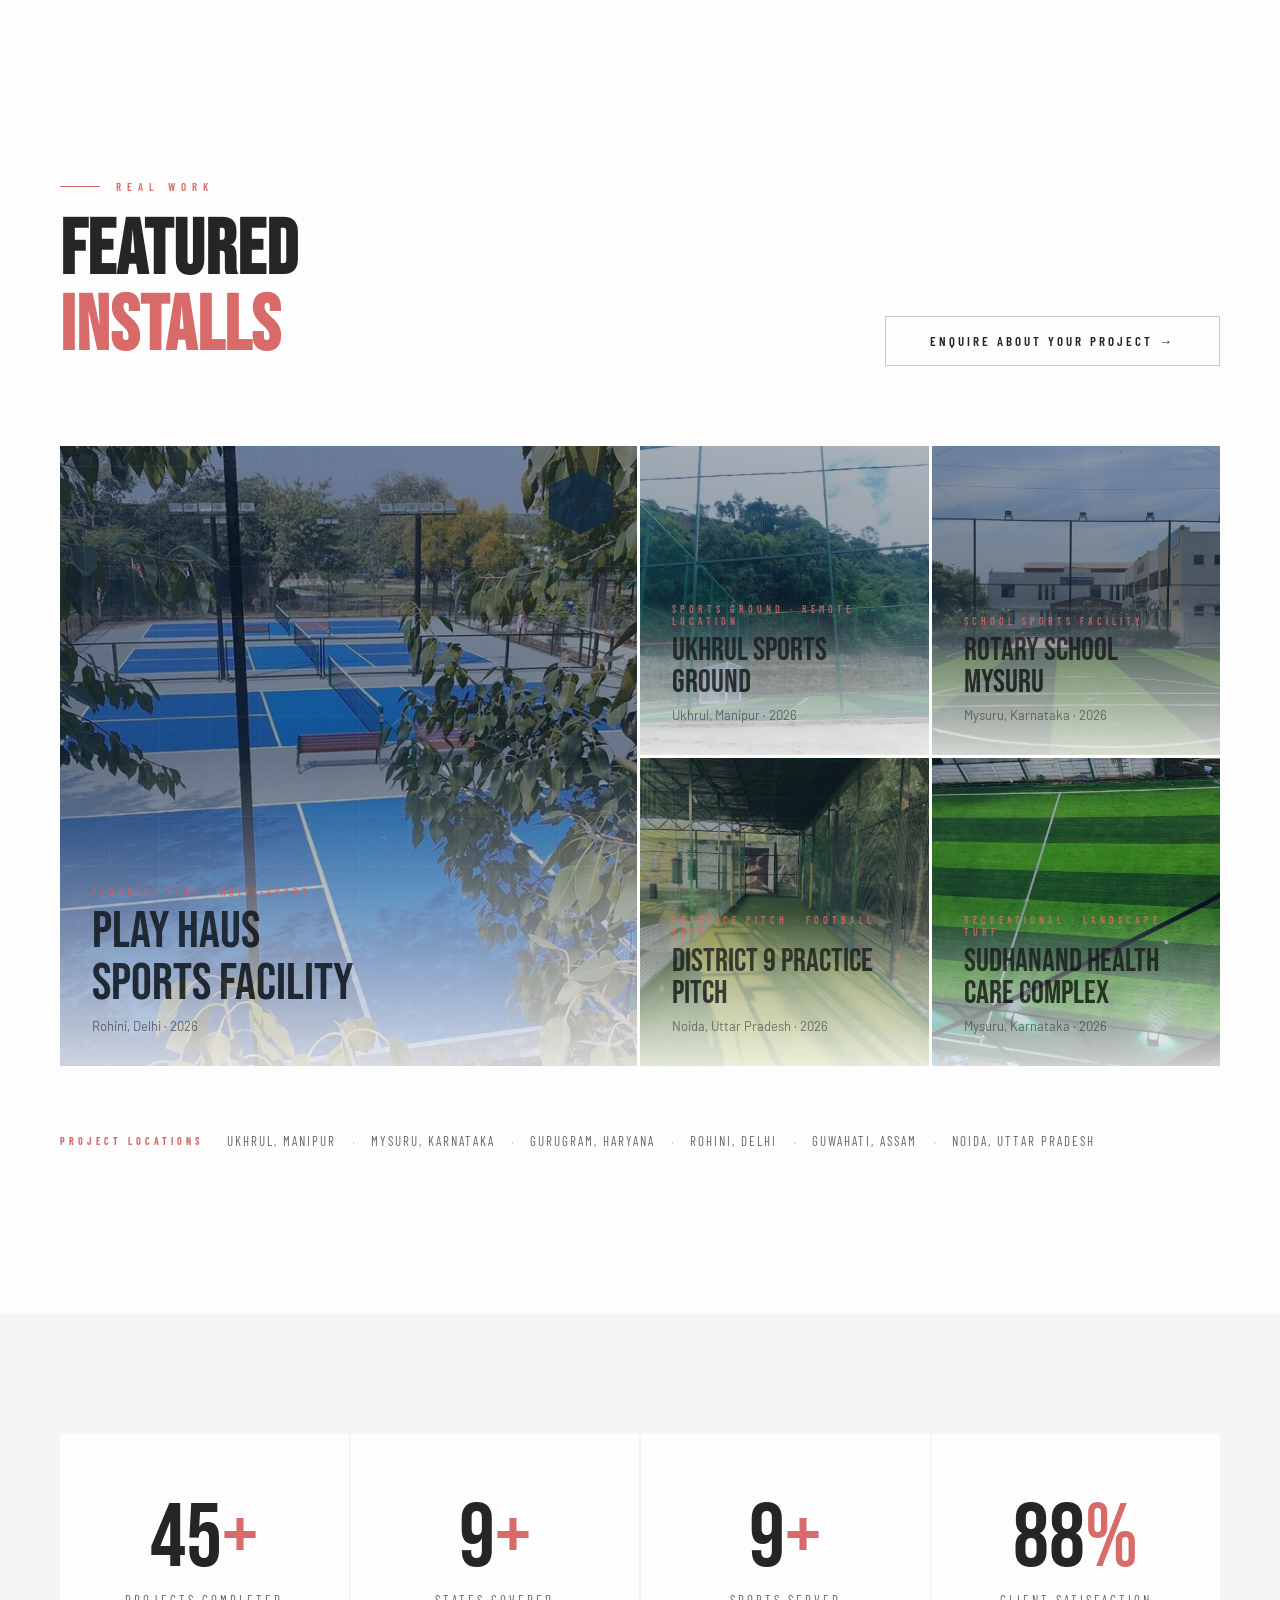
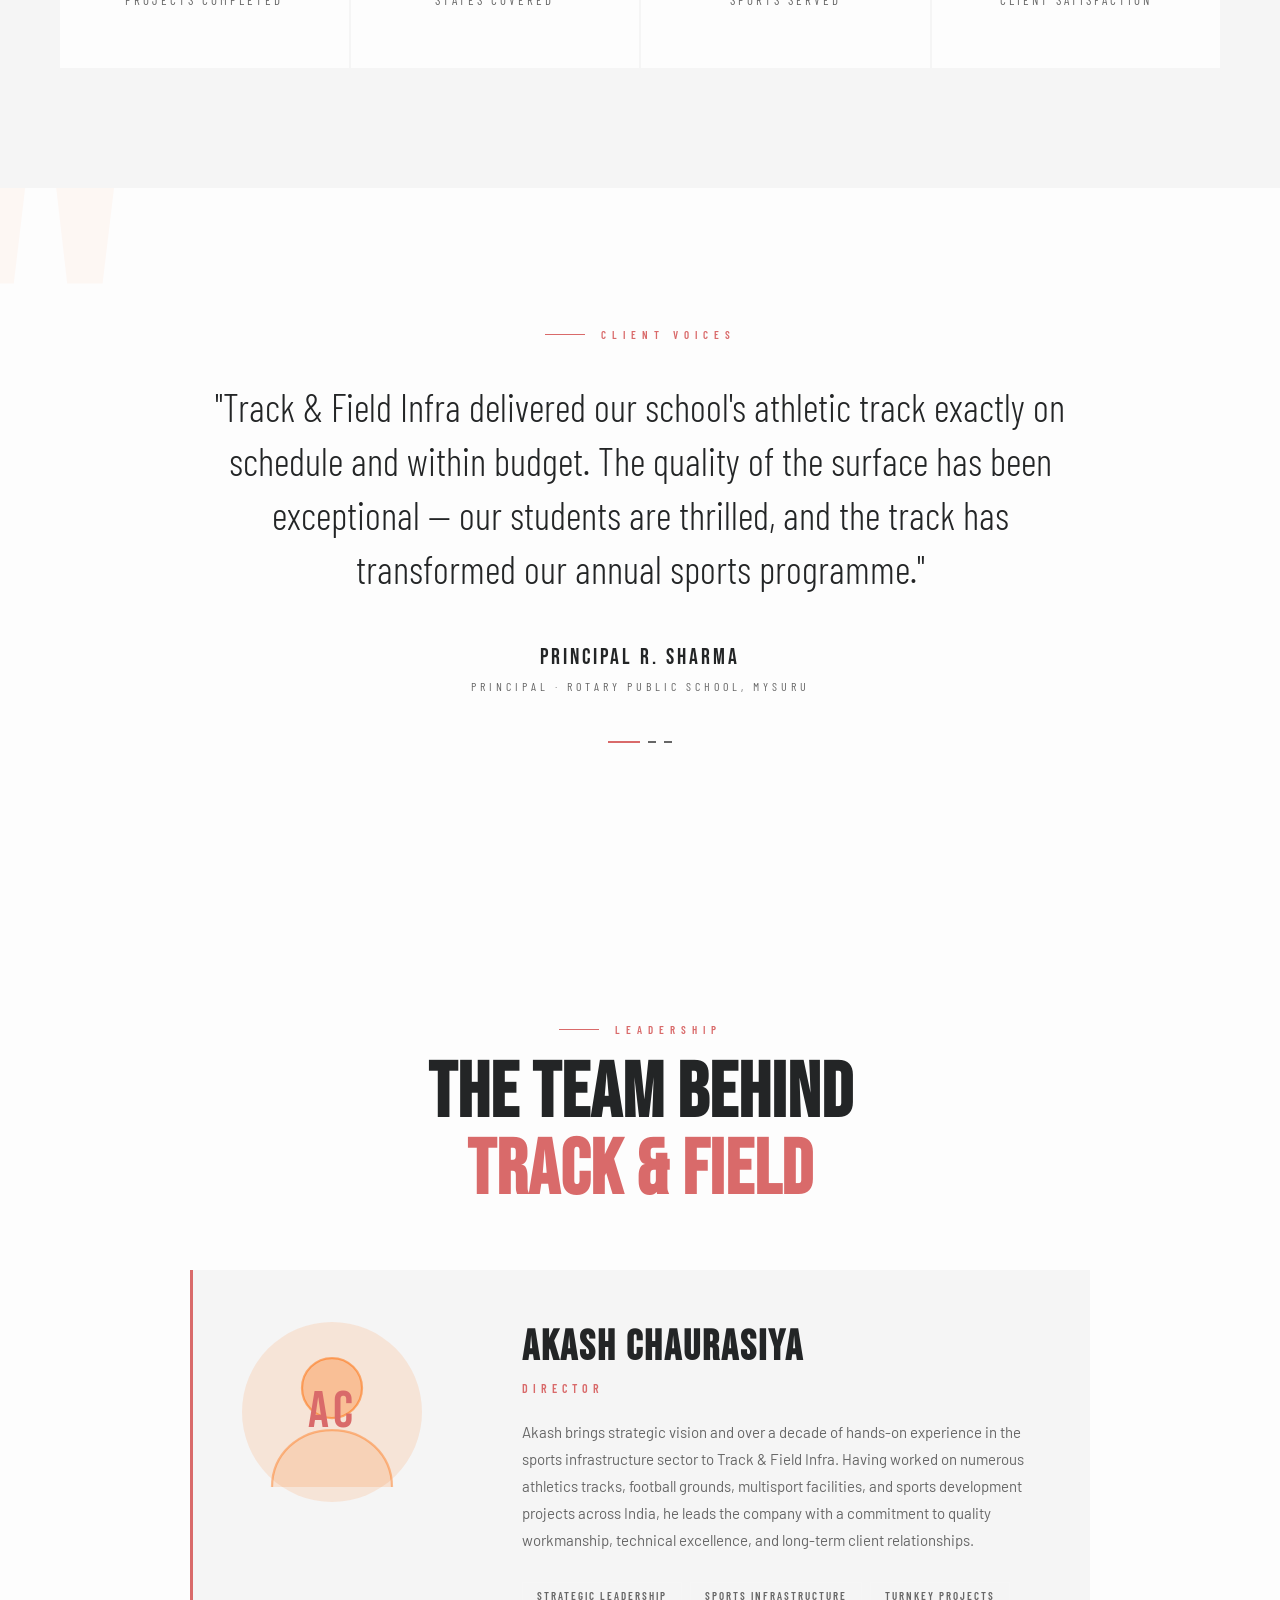
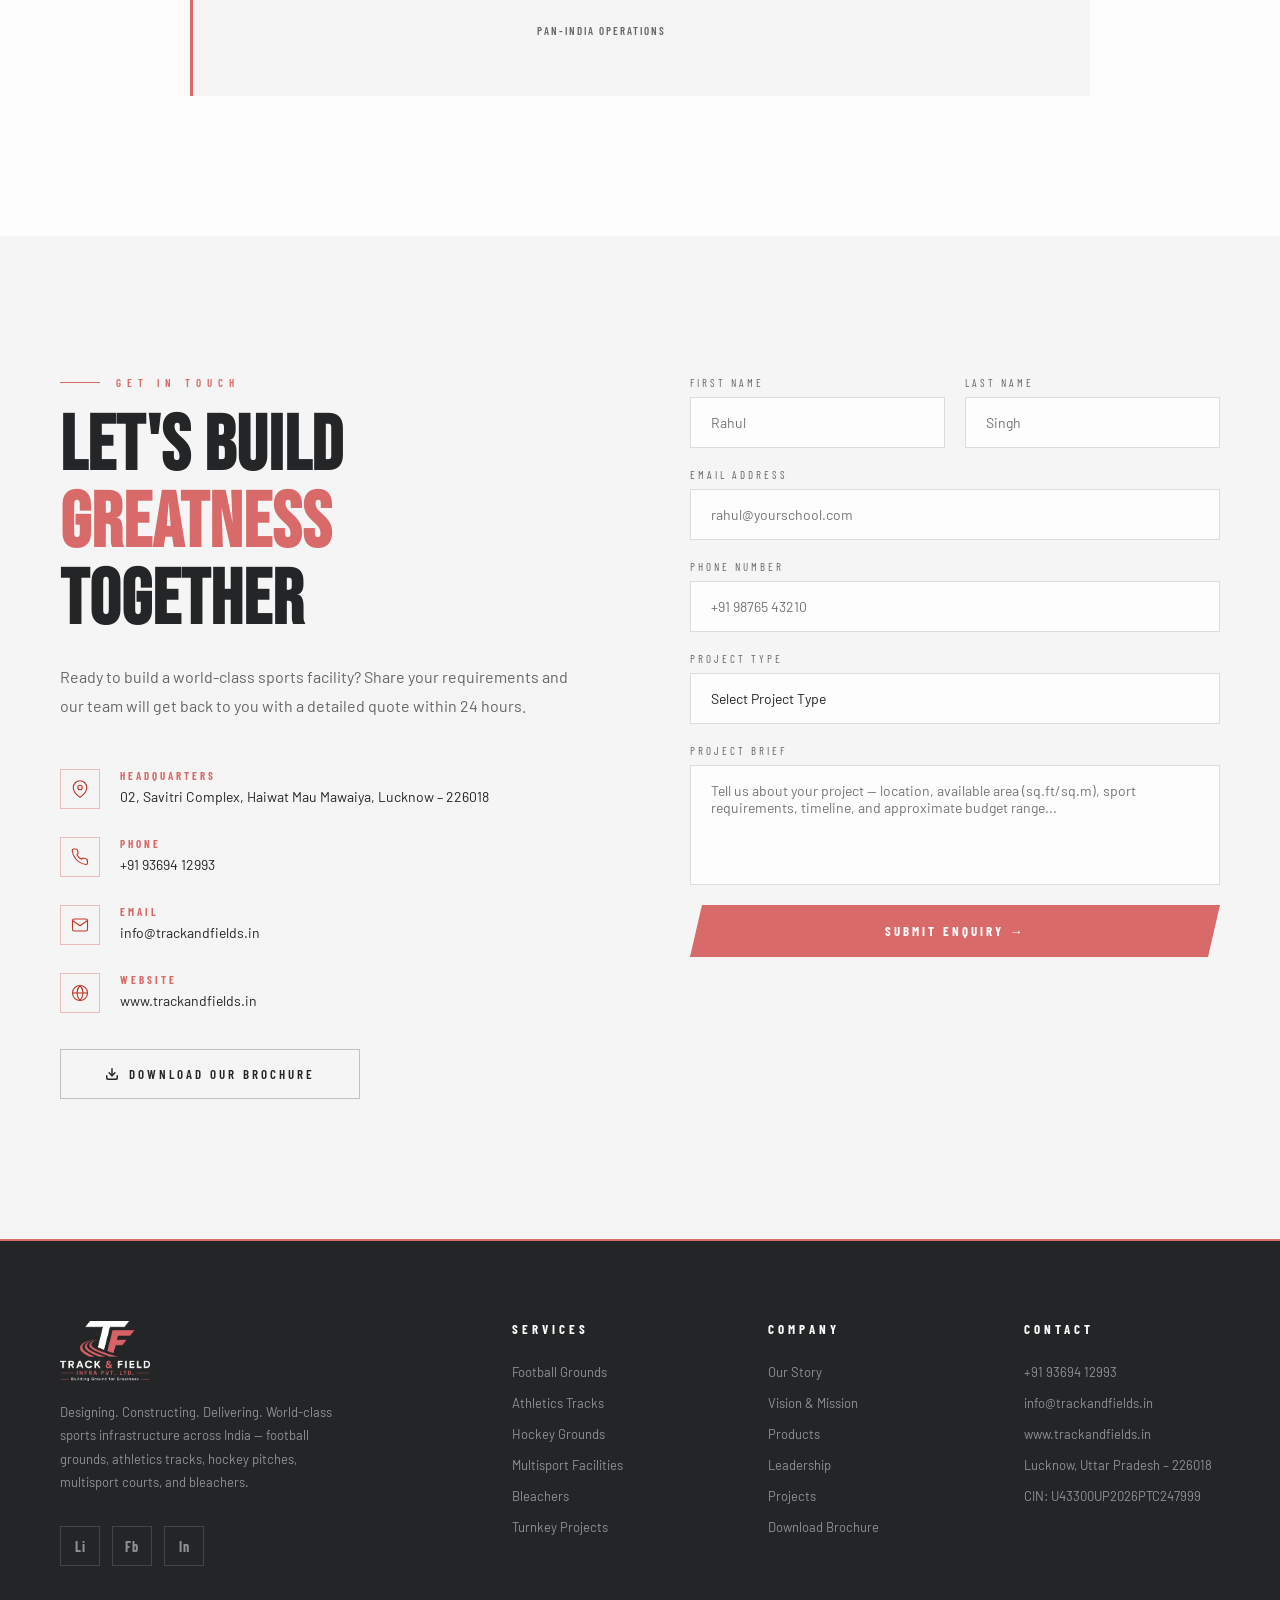
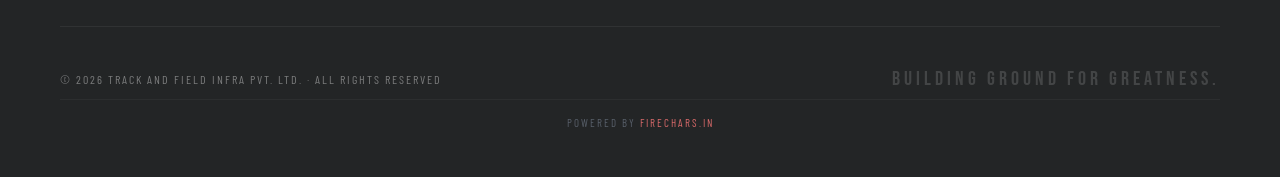
==== commit 3ad1d11d: "Add files via upload" ====
--- a/index.html
+++ b/index.html
@@ -517,7 +517,7 @@
     <div class="parallax-banner-bg" id="parallaxBg2"></div>
     <div class="parallax-banner-content">
       <div class="banner-quote reveal">
-        WE DON'T JUST BUILD<br><em>SPORTS FACILITIES</em> &mdash;<br><span style="color:var(--gold)">WE BUILD FUTURE CHAMPIONS.</span>
+        WE DON'T JUST BUILD<br><em>SPORTS FACILITIES</em> &mdash;<br><span style="color:var(--coral)">WE BUILD FUTURE CHAMPIONS.</span>
       </div>
     </div>
   </div>
--- a/css/base.css
+++ b/css/base.css
@@ -1,26 +1,30 @@
 /*
  * base.css — CSS variables, reset, body, noise texture
- * Stadias.in
+ * Track & Field Infra Pvt. Ltd.
  */
 
 :root {
-  --steel: #0F2A44;
-  --concrete: #132238;
-  --rust: #FF6A00;
-  --amber: #FF8C00;
-  --iron: #8FA3BF;
-  --white: #F0F4F8;
-  --gold: #E8EFF6;
+  --steel: #FDFDFD;
+  --concrete: #F5F5F5;
+  --rust: #D96A6A;
+  --amber: #C05050;
+  --iron: #666666;
+  --white: #232526;
+  --gold: #232526;
+  --text-light: #FDFDFD;
+  --dark: #232526;
+  --coral: #D96A6A;
+  --bg: #FDFDFD;
 }
 
 * { margin: 0; padding: 0; box-sizing: border-box; }
 
-html { scroll-behavior: smooth; }
+html { scroll-behavior: smooth; overflow-x: hidden; }
 
 body {
   font-family: 'Barlow', sans-serif;
-  background: var(--steel);
-  color: var(--white);
+  background: var(--bg);
+  color: var(--dark);
   overflow-x: hidden;
   cursor: auto;
 }
@@ -34,7 +38,7 @@
   background-image: url("data:image/svg+xml,%3Csvg viewBox='0 0 256 256' xmlns='http://www.w3.org/2000/svg'%3E%3Cfilter id='noise'%3E%3CfeTurbulence type='fractalNoise' baseFrequency='0.9' numOctaves='4' stitchTiles='stitch'/%3E%3C/filter%3E%3Crect width='100%25' height='100%25' filter='url(%23noise)' opacity='0.04'/%3E%3C/svg%3E");
   pointer-events: none;
   z-index: 1000;
-  opacity: 0.5;
+  opacity: 0.3;
 }
 
 /* Shared section helpers */
@@ -42,19 +46,20 @@
   font-family: 'Barlow Condensed', sans-serif;
   font-size: 11px; font-weight: 600;
   letter-spacing: 6px; text-transform: uppercase;
-  color: var(--rust);
+  color: var(--coral);
   display: flex; align-items: center; gap: 16px;
   margin-bottom: 20px;
 }
 .section-label::before {
   content: ''; width: 40px; height: 1px;
-  background: var(--rust);
+  background: var(--coral);
 }
 .section-title {
   font-family: 'Bebas Neue', sans-serif;
   font-size: clamp(48px, 6vw, 80px);
   line-height: 1;
   letter-spacing: 1px;
+  color: var(--dark);
 }
 
 /* Buttons */
@@ -62,30 +67,30 @@
   font-family: 'Barlow Condensed', sans-serif;
   font-size: 13px; font-weight: 700;
   letter-spacing: 3px; text-transform: uppercase;
-  background: var(--rust);
-  color: var(--white);
+  background: var(--coral);
+  color: #FDFDFD;
   border: none; padding: 16px 44px;
-  cursor: none;
+  cursor: pointer;
   clip-path: polygon(12px 0%, 100% 0%, calc(100% - 12px) 100%, 0% 100%);
   transition: background 0.2s, transform 0.2s;
   text-decoration: none;
   display: inline-block;
 }
-.btn-primary:hover { background: #FF5500; transform: translateY(-2px); }
+.btn-primary:hover { background: #C05050; transform: translateY(-2px); }
 .btn-ghost {
   font-family: 'Barlow Condensed', sans-serif;
   font-size: 13px; font-weight: 600;
   letter-spacing: 3px; text-transform: uppercase;
   background: transparent;
-  color: var(--white);
-  border: 1px solid rgba(240,240,240,0.25);
+  color: var(--dark);
+  border: 1px solid rgba(35,37,38,0.25);
   padding: 16px 44px;
-  cursor: none;
+  cursor: pointer;
   transition: border-color 0.2s, color 0.2s;
   text-decoration: none;
   display: inline-block;
 }
-.btn-ghost:hover { border-color: var(--gold); color: var(--gold); }
+.btn-ghost:hover { border-color: var(--coral); color: var(--coral); }
 
 /* Button loading state */
 .btn-primary.loading {
--- a/css/components.css
+++ b/css/components.css
@@ -1,6 +1,6 @@
 /*
  * components.css — Navbar, hamburger, mobile nav, ticker, WhatsApp FAB, reCAPTCHA
- * Stadias.in
+ * Track & Field Infra Pvt. Ltd.
  */
 
 /* ─── NAV ─── */
@@ -9,50 +9,58 @@
   z-index: 500;
   padding: 24px 60px;
   display: flex; align-items: center; justify-content: space-between;
-  background: linear-gradient(to bottom, rgba(15,42,68,0.95) 0%, transparent 100%);
-  transition: background 0.3s;
+  background: transparent;
+  border-bottom: 1px solid transparent;
+  transition: background 0.4s ease, border-color 0.4s ease, padding 0.3s ease, box-shadow 0.4s ease;
 }
 nav.scrolled {
-  background: rgba(15,42,68,0.98);
-  border-bottom: 1px solid rgba(255,106,0,0.3);
-  backdrop-filter: blur(10px);
+  background: #232526;
+  border-bottom: 1px solid rgba(217,106,106,0.2);
+  backdrop-filter: blur(12px);
+  box-shadow: 0 2px 24px rgba(0,0,0,0.3);
+  padding: 16px 60px;
 }
 .logo {
   font-family: 'Bebas Neue', sans-serif;
   font-size: 28px;
   letter-spacing: 4px;
-  color: var(--white);
+  color: var(--dark);
   text-decoration: none;
 }
-.logo span { color: var(--rust); }
+.logo span { color: var(--coral); }
 .nav-links { display: flex; gap: 40px; list-style: none; }
 .nav-links a {
   font-family: 'Barlow Condensed', sans-serif;
   font-size: 13px; font-weight: 600;
   letter-spacing: 3px; text-transform: uppercase;
-  color: var(--iron);
+  color: rgba(253,253,253,0.8);
   text-decoration: none;
   transition: color 0.2s;
   position: relative;
 }
 .nav-links a::after {
   content: ''; position: absolute; bottom: -4px; left: 0;
-  width: 0; height: 1px; background: var(--rust);
+  width: 0; height: 2px; background: var(--coral);
   transition: width 0.3s;
 }
-.nav-links a:hover { color: var(--white); }
+.nav-links a:hover { color: #FDFDFD; }
 .nav-links a:hover::after { width: 100%; }
+/* On scroll — links stay white on dark bg, just slightly brighter */
+nav.scrolled .nav-links a { color: rgba(253,253,253,0.7); }
+nav.scrolled .nav-links a:hover { color: #FDFDFD; }
 .nav-cta {
   font-family: 'Barlow Condensed', sans-serif;
   font-size: 12px; font-weight: 700;
   letter-spacing: 3px; text-transform: uppercase;
-  background: var(--rust); color: var(--white);
-  border: none; padding: 12px 28px;
-  cursor: auto;
-  transition: background 0.2s, transform 0.2s;
+  background: transparent; color: #FDFDFD;
+  border: 1px solid rgba(253,253,253,0.5); padding: 12px 28px;
+  cursor: pointer;
+  transition: background 0.3s, border-color 0.3s, color 0.2s, transform 0.2s;
   clip-path: polygon(8px 0%, 100% 0%, calc(100% - 8px) 100%, 0% 100%);
 }
-.nav-cta:hover { background: var(--amber); transform: translateY(-1px); }
+.nav-cta:hover { background: var(--coral); border-color: var(--coral); transform: translateY(-1px); }
+nav.scrolled .nav-cta { background: var(--coral); border-color: var(--coral); color: #FDFDFD; }
+nav.scrolled .nav-cta:hover { background: #C05050; border-color: #C05050; }
 
 /* ─── HAMBURGER MENU ─── */
 .hamburger {
@@ -62,7 +70,7 @@
 }
 .hamburger span {
   display: block; width: 26px; height: 2px;
-  background: var(--white); border-radius: 2px;
+  background: #FDFDFD; border-radius: 2px;
   transition: all 0.3s ease; transform-origin: center;
 }
 .hamburger.open span:nth-child(1) { transform: translateY(7px) rotate(45deg); }
@@ -73,7 +81,7 @@
 .mobile-nav {
   display: none;
   position: fixed; top: 0; left: 0; right: 0; bottom: 0;
-  background: rgba(13,17,23,0.98);
+  background: rgba(253,253,253,0.99);
   backdrop-filter: blur(12px);
   z-index: 490;
   flex-direction: column; align-items: center; justify-content: center;
@@ -85,18 +93,18 @@
 .mobile-nav a {
   font-family: 'Bebas Neue', sans-serif;
   font-size: 48px; letter-spacing: 4px;
-  color: rgba(240,240,240,0.6); text-decoration: none;
+  color: rgba(35,37,38,0.6); text-decoration: none;
   padding: 16px 0;
-  border-bottom: 1px solid rgba(255,255,255,0.05);
+  border-bottom: 1px solid rgba(35,37,38,0.08);
   width: 80%; text-align: center; transition: color 0.2s;
 }
-.mobile-nav a:hover { color: var(--rust); }
+.mobile-nav a:hover { color: var(--coral); }
 .mobile-nav .mobile-cta {
   margin-top: 32px;
   font-family: 'Barlow Condensed', sans-serif;
   font-size: 14px; font-weight: 700;
   letter-spacing: 3px; text-transform: uppercase;
-  background: var(--rust); color: var(--white);
+  background: var(--coral); color: #FDFDFD;
   border: none; padding: 16px 48px;
   clip-path: polygon(10px 0%, 100% 0%, calc(100% - 10px) 100%, 0% 100%);
   cursor: pointer;
@@ -104,7 +112,7 @@
 
 /* ─── TICKER ─── */
 .ticker {
-  background: var(--rust);
+  background: var(--dark);
   padding: 14px 0; overflow: hidden;
   white-space: nowrap; position: relative;
 }
@@ -113,9 +121,9 @@
   font-family: 'Barlow Condensed', sans-serif;
   font-size: 13px; font-weight: 600;
   letter-spacing: 4px; text-transform: uppercase;
-  color: rgba(240,240,240,0.9); padding: 0 40px;
-}
-.ticker-item::before { content: '◆'; margin-right: 40px; opacity: 0.5; }
+  color: rgba(253,253,253,0.7); padding: 0 40px;
+}
+.ticker-item::before { content: '◆'; margin-right: 40px; opacity: 0.4; color: var(--coral); }
 
 /* ─── WHATSAPP FAB ─── */
 .whatsapp-fab {
@@ -138,7 +146,7 @@
 }
 .whatsapp-fab a::after {
   content: 'Chat with us'; position: absolute; right: 70px;
-  background-color: #333; color: #fff;
+  background-color: var(--dark); color: #FDFDFD;
   padding: 8px 12px; border-radius: 5px;
   font-size: 14px; font-family: 'Barlow', sans-serif;
   white-space: nowrap; opacity: 0; visibility: hidden; transition: all 0.3s ease;
@@ -150,16 +158,16 @@
 .recaptcha-notice {
   display: flex; align-items: center; gap: 10px;
   margin-top: 14px; padding: 10px 14px;
-  background: rgba(255,255,255,0.03);
-  border: 1px solid rgba(255,255,255,0.07); border-radius: 4px;
+  background: rgba(35,37,38,0.03);
+  border: 1px solid rgba(35,37,38,0.08); border-radius: 4px;
 }
 .recaptcha-notice .rc-logo { flex-shrink: 0; width: 38px; height: 38px; }
 .recaptcha-notice .rc-text {
-  font-family: 'Barlow', sans-serif; font-size: 10px; line-height: 1.5; color: var(--iron);
+  font-family: 'Barlow', sans-serif; font-size: 10px; line-height: 1.5; color: #888;
 }
 .recaptcha-notice .rc-text strong {
   display: block; font-size: 12px; font-weight: 600;
-  color: rgba(240,240,240,0.7); letter-spacing: 0.3px;
+  color: #555; letter-spacing: 0.3px;
 }
 .recaptcha-notice .rc-text a { color: #4a90d9; text-decoration: none; }
 .recaptcha-notice .rc-text a:hover { text-decoration: underline; }
@@ -170,29 +178,36 @@
   align-items: center;
   text-decoration: none;
   flex-shrink: 0;
+  background: transparent;
+  padding: 0;
+  border-radius: 0;
+}
+footer .logo-img-link {
+  background: transparent;
+  padding: 0;
+  border-radius: 0;
 }
 .nav-logo-img {
-  height: 68px;
+  height: 60px;
   width: auto;
   object-fit: contain;
-  /* Remove red background — show on dark nav */
-  filter: brightness(1.05) drop-shadow(0 2px 6px rgba(0,0,0,0.4));
-  transition: transform 0.2s ease, filter 0.2s ease;
+  mix-blend-mode: screen;
+  transition: transform 0.2s ease, height 0.3s ease;
 }
 .nav-logo-img:hover {
   transform: scale(1.04);
-  filter: brightness(1.15) drop-shadow(0 2px 10px rgba(255,106,0,0.5));
 }
 
 /* Smaller on scroll */
 nav.scrolled .nav-logo-img {
-  height: 56px;
+  height: 48px;
+  mix-blend-mode: screen;
 }
 
 /* Mobile */
 @media (max-width: 768px) {
-  .nav-logo-img { height: 52px; }
+  .nav-logo-img { height: 44px; }
 }
 @media (max-width: 480px) {
-  .nav-logo-img { height: 42px; }
-}
+  .nav-logo-img { height: 38px; }
+}
--- a/css/sections.css
+++ b/css/sections.css
@@ -11,14 +11,14 @@
 .hero-bg {
   position: absolute; inset: 0;
   background:
-    linear-gradient(135deg, rgba(15,42,68,0.85) 0%, rgba(19,34,56,0.6) 50%, rgba(15,42,68,0.9) 100%),
-    repeating-linear-gradient(0deg, transparent, transparent 60px, rgba(255,255,255,0.015) 60px, rgba(255,255,255,0.015) 61px),
-    repeating-linear-gradient(90deg, transparent, transparent 60px, rgba(255,255,255,0.015) 60px, rgba(255,255,255,0.015) 61px);
-  background-color: #060F1A;
+    linear-gradient(135deg, rgba(35,37,38,0.92) 0%, rgba(35,37,38,0.75) 50%, rgba(35,37,38,0.95) 100%),
+    repeating-linear-gradient(0deg, transparent, transparent 60px, rgba(217,106,106,0.04) 60px, rgba(217,106,106,0.04) 61px),
+    repeating-linear-gradient(90deg, transparent, transparent 60px, rgba(217,106,106,0.04) 60px, rgba(217,106,106,0.04) 61px);
+  background-color: #232526;
   will-change: transform;
 }
 .hero-beam {
-  position: absolute; background: linear-gradient(90deg, transparent, rgba(255,106,0,0.15), transparent);
+  position: absolute; background: linear-gradient(90deg, transparent, rgba(217,106,106,0.15), transparent);
   height: 1px; width: 100%; animation: beamSweep 4s ease-in-out infinite;
 }
 .hero-beam:nth-child(1) { top: 30%; animation-delay: 0s; }
@@ -26,24 +26,24 @@
 .hero-structure {
   position: absolute; right: 0; bottom: 0; width: 55%; height: 100%; opacity: 0.07;
   background-image:
-    repeating-linear-gradient(0deg, transparent, transparent 79px, rgba(212,168,71,1) 79px, rgba(212,168,71,1) 80px),
-    repeating-linear-gradient(90deg, transparent, transparent 79px, rgba(212,168,71,1) 79px, rgba(212,168,71,1) 80px);
+    repeating-linear-gradient(0deg, transparent, transparent 79px, rgba(217,106,106,0.5) 79px, rgba(217,106,106,0.5) 80px),
+    repeating-linear-gradient(90deg, transparent, transparent 79px, rgba(217,106,106,0.5) 79px, rgba(217,106,106,0.5) 80px);
 }
 .hero-content { position: relative; z-index: 2; text-align: center; max-width: 1000px; padding: 0 40px; }
 .hero-eyebrow {
   font-family: 'Barlow Condensed', sans-serif; font-size: 12px; font-weight: 600;
-  letter-spacing: 8px; text-transform: uppercase; color: var(--rust); margin-bottom: 24px;
+  letter-spacing: 8px; text-transform: uppercase; color: var(--coral); margin-bottom: 24px;
   opacity: 0; animation: fadeUp 0.8s ease 0.3s forwards;
 }
 .hero-title {
   font-family: 'Bebas Neue', sans-serif;
-  font-size: clamp(80px, 12vw, 160px); line-height: 0.9; letter-spacing: 2px; color: var(--white);
+  font-size: clamp(80px, 12vw, 160px); line-height: 0.9; letter-spacing: 2px; color: #FDFDFD;
   opacity: 0; animation: fadeUp 0.8s ease 0.5s forwards;
 }
 .hero-title .accent { color: var(--rust); }
 .hero-title .outline { -webkit-text-stroke: 1px rgba(240,240,240,0.3); color: transparent; }
 .hero-sub {
-  font-size: 17px; font-weight: 300; line-height: 1.7; color: var(--iron);
+  font-size: 17px; font-weight: 300; line-height: 1.7; color: rgba(253,253,253,0.7);
   max-width: 520px; margin: 32px auto 48px;
   opacity: 0; animation: fadeUp 0.8s ease 0.7s forwards;
 }
@@ -56,23 +56,23 @@
   display: flex; flex-direction: column; align-items: center; gap: 8px;
   opacity: 0; animation: fadeUp 0.8s ease 1.3s forwards;
 }
-.hero-scroll span { font-family: 'Barlow Condensed', sans-serif; font-size: 10px; letter-spacing: 4px; text-transform: uppercase; color: var(--iron); }
+.hero-scroll span { font-family: 'Barlow Condensed', sans-serif; font-size: 10px; letter-spacing: 4px; text-transform: uppercase; color: rgba(253,253,253,0.5); }
 .scroll-line { width: 1px; height: 60px; background: linear-gradient(to bottom, var(--iron), transparent); animation: scrollPulse 2s ease-in-out infinite; }
 .hero-stats { position: absolute; bottom: 40px; right: 60px; display: flex; gap: 40px; opacity: 0; animation: fadeUp 0.8s ease 1.1s forwards; }
 .stat-item { text-align: right; }
-.stat-num { font-family: 'Bebas Neue', sans-serif; font-size: 42px; line-height: 1; color: var(--white); }
+.stat-num { font-family: 'Bebas Neue', sans-serif; font-size: 42px; line-height: 1; color: #FDFDFD; }
 .stat-num span { color: var(--rust); }
-.stat-label { font-family: 'Barlow Condensed', sans-serif; font-size: 10px; letter-spacing: 3px; text-transform: uppercase; color: var(--iron); }
+.stat-label { font-family: 'Barlow Condensed', sans-serif; font-size: 10px; letter-spacing: 3px; text-transform: uppercase; color: rgba(253,253,253,0.5); }
 
 /* ─── ABOUT ─── */
-.about { padding: 140px 60px; background: var(--steel); }
+.about { padding: 140px 60px; background: var(--bg); overflow: hidden; }
 .about-grid { display: grid; grid-template-columns: 1fr 1fr; gap: 100px; align-items: center; max-width: 1300px; margin: 0 auto; }
 .about-visual { position: relative; }
 .about-img-main {
   width: 100%; aspect-ratio: 4/5;
   background: linear-gradient(135deg, rgba(255,106,0,0.2), transparent),
-    repeating-linear-gradient(45deg, transparent, transparent 20px, rgba(255,255,255,0.02) 20px, rgba(255,255,255,0.02) 21px);
-  background-color: var(--concrete); position: relative; overflow: hidden;
+    repeating-linear-gradient(45deg, transparent, transparent 20px, rgba(35,37,38,0.03) 20px, rgba(35,37,38,0.03) 21px);
+  background-color: #F5F5F5; position: relative; overflow: hidden;
 }
 .about-img-main::after {
   content: ''; position: absolute; inset: 0;
@@ -84,138 +84,140 @@
   display: flex; flex-direction: column; align-items: center; justify-content: center;
   clip-path: polygon(50% 0%, 100% 25%, 100% 75%, 50% 100%, 0% 75%, 0% 25%);
 }
-.about-badge .num { font-family: 'Bebas Neue', sans-serif; font-size: 48px; line-height: 1; color: var(--white); }
-.about-badge .lbl { font-family: 'Barlow Condensed', sans-serif; font-size: 10px; letter-spacing: 2px; text-align: center; color: rgba(240,240,240,0.8); text-transform: uppercase; padding: 0 20px; }
-.about-text p { font-size: 16px; line-height: 1.8; color: #a0a8ba; margin-bottom: 24px; }
+.about-badge .num { font-family: 'Bebas Neue', sans-serif; font-size: 48px; line-height: 1; color: #FDFDFD; }
+.about-badge .lbl { font-family: 'Barlow Condensed', sans-serif; font-size: 10px; letter-spacing: 2px; text-align: center; color: rgba(253,253,253,0.85); text-transform: uppercase; padding: 0 20px; }
+.about-text p { font-size: 16px; line-height: 1.8; color: #555; margin-bottom: 24px; }
 .about-features { display: grid; grid-template-columns: 1fr 1fr; gap: 24px; margin-top: 48px; }
 .feature-item { border-left: 2px solid var(--rust); padding-left: 20px; }
-.feature-item h4 { font-family: 'Barlow Condensed', sans-serif; font-size: 16px; font-weight: 700; letter-spacing: 1px; text-transform: uppercase; color: var(--white); margin-bottom: 6px; }
-.feature-item p { font-size: 13px; line-height: 1.5; color: var(--iron); margin: 0; }
+.feature-item h4 { font-family: 'Barlow Condensed', sans-serif; font-size: 16px; font-weight: 700; letter-spacing: 1px; text-transform: uppercase; color: var(--dark); margin-bottom: 6px; }
+.feature-item p { font-size: 13px; line-height: 1.5; color: #666; margin: 0; }
 
 /* ─── SERVICES ─── */
-.services { padding: 140px 60px; background: var(--concrete); position: relative; }
+.services { padding: 140px 60px; background: #F5F5F5; position: relative; }
 .services::before {
   content: 'SERVICES'; position: absolute;
   font-family: 'Bebas Neue', sans-serif; font-size: 240px;
-  color: rgba(255,255,255,0.02); top: 50%; left: 50%;
+  color: rgba(35,37,38,0.03); top: 50%; left: 50%;
   transform: translate(-50%, -50%); white-space: nowrap; letter-spacing: 20px; pointer-events: none;
 }
 .services-header { max-width: 1300px; margin: 0 auto 80px; display: flex; justify-content: space-between; align-items: flex-end; }
 .services-grid { display: grid; grid-template-columns: repeat(3, 1fr); gap: 2px; max-width: 1300px; margin: 0 auto; }
-.service-card { background: var(--steel); padding: 48px 40px; position: relative; overflow: hidden; cursor: auto; transition: transform 0.3s ease; }
-.service-card::before { content: ''; position: absolute; bottom: 0; left: 0; width: 0; height: 3px; background: var(--rust); transition: width 0.4s ease; }
+.service-card { background: #232526; border: 1px solid rgba(253,253,253,0.06); padding: 48px 40px; position: relative; overflow: hidden; cursor: auto; transition: transform 0.3s ease; }
+.service-card::before { content: ''; position: absolute; bottom: 0; left: 0; width: 0; height: 3px; background: var(--coral); transition: width 0.4s ease; }
 .service-card:hover::before { width: 100%; }
 .service-card:hover { transform: translateY(-4px); }
-.service-number { font-family: 'Bebas Neue', sans-serif; font-size: 72px; color: rgba(255,255,255,0.04); line-height: 1; position: absolute; top: 20px; right: 30px; transition: color 0.3s; }
-.service-card:hover .service-number { color: rgba(255,106,0,0.12); }
-.service-icon { width: 52px; height: 52px; border: 1px solid rgba(255,106,0,0.4); display: flex; align-items: center; justify-content: center; margin-bottom: 28px; transition: border-color 0.3s; }
-.service-card:hover .service-icon { border-color: var(--rust); }
+.service-number { font-family: 'Bebas Neue', sans-serif; font-size: 72px; color: rgba(253,253,253,0.06); line-height: 1; position: absolute; top: 20px; right: 30px; transition: color 0.3s; }
+.service-card:hover .service-number { color: rgba(217,106,106,0.15); }
+.service-icon { width: 52px; height: 52px; border: 1px solid rgba(217,106,106,0.4); display: flex; align-items: center; justify-content: center; margin-bottom: 28px; transition: border-color 0.3s; }
+.service-card:hover .service-icon { border-color: var(--coral); }
 .service-icon svg { width: 24px; height: 24px; }
-.service-card h3 { font-family: 'Barlow Condensed', sans-serif; font-size: 26px; font-weight: 700; letter-spacing: 1px; text-transform: uppercase; margin-bottom: 16px; color: var(--white); transition: color 0.3s; }
-.service-card:hover h3 { color: var(--gold); }
-.service-card p { font-size: 14px; line-height: 1.7; color: var(--iron); }
+.service-card h3 { font-family: 'Barlow Condensed', sans-serif; font-size: 26px; font-weight: 700; letter-spacing: 1px; text-transform: uppercase; margin-bottom: 16px; color: #FDFDFD; transition: color 0.3s; }
+.service-card:hover h3 { color: var(--coral); }
+.service-card p { font-size: 14px; line-height: 1.7; color: rgba(253,253,253,0.6); }
 .service-arrow { margin-top: 32px; font-family: 'Barlow Condensed', sans-serif; font-size: 12px; letter-spacing: 3px; text-transform: uppercase; color: var(--rust); display: flex; align-items: center; gap: 8px; opacity: 0; transform: translateX(-10px); transition: opacity 0.3s, transform 0.3s; }
 .service-card:hover .service-arrow { opacity: 1; transform: translateX(0); }
 .service-arrow::after { content: '→'; }
 
 /* ─── PARALLAX DIVIDERS ─── */
 .projects-parallax { height: 100vh; position: relative; display: flex; align-items: center; justify-content: center; overflow: hidden; }
-.parallax-bg { position: absolute; inset: -20%; background: linear-gradient(rgba(15,42,68,0.7), rgba(15,42,68,0.85)), repeating-conic-gradient(#0B1E33 0% 25%, #0F2540 0% 50%) 0 0 / 80px 80px; will-change: transform; }
+.parallax-bg { position: absolute; inset: -20%; background: linear-gradient(rgba(15,42,68,0.7), rgba(253,253,253,0.92)), repeating-conic-gradient(#0B1E33 0% 25%, #0F2540 0% 50%) 0 0 / 80px 80px; will-change: transform; }
 .parallax-content { position: relative; z-index: 2; text-align: center; }
-.parallax-content p { font-size: 18px; color: var(--iron); margin-top: 20px; }
+.parallax-content p { font-size: 18px; color: rgba(253,253,253,0.65); margin-top: 20px; }
 .parallax-banner { height: 65vh; position: relative; display: flex; align-items: center; overflow: hidden; }
 .parallax-banner-bg {
   position: absolute; inset: -30%;
-  background: linear-gradient(135deg, rgba(255,106,0,0.85) 0%, rgba(15,42,68,0.95) 60%), repeating-linear-gradient(135deg, transparent, transparent 30px, rgba(255,255,255,0.02) 30px, rgba(255,255,255,0.02) 31px);
-  background-color: #FF6A00; will-change: transform;
+  background: linear-gradient(135deg, rgba(35,37,38,0.92) 0%, rgba(35,37,38,0.85) 60%), repeating-linear-gradient(135deg, transparent, transparent 30px, rgba(217,106,106,0.04) 30px, rgba(217,106,106,0.04) 31px);
+  background-color: #232526; will-change: transform;
 }
 .parallax-banner-content { position: relative; z-index: 2; padding: 0 60px; max-width: 1300px; margin: 0 auto; width: 100%; }
-.banner-quote { font-family: 'Bebas Neue', sans-serif; font-size: clamp(50px, 7vw, 100px); line-height: 1; max-width: 800px; }
-.banner-quote em { font-style: normal; -webkit-text-stroke: 1px rgba(240,240,240,0.5); color: transparent; }
+.banner-quote { font-family: 'Bebas Neue', sans-serif; font-size: clamp(50px, 7vw, 100px); line-height: 1; max-width: 800px; color: #FDFDFD; }
+.banner-quote em { font-style: normal; -webkit-text-stroke: 2px rgba(253,253,253,0.4); color: transparent; }
 
 /* ─── PROJECTS ─── */
-.projects { padding: 0 60px 140px; background: var(--steel); }
+.projects { padding: 0 60px 140px; background: var(--bg); }
 .projects-header { padding: 100px 0 80px; max-width: 1300px; margin: 0 auto; display: flex; justify-content: space-between; align-items: flex-end; }
 .projects-grid { display: grid; grid-template-columns: 2fr 1fr 1fr; gap: 3px; max-width: 1300px; margin: 0 auto; }
 .project-card { position: relative; overflow: hidden; cursor: auto; }
 .project-card:first-child { grid-row: span 2; }
-.project-img { width: 100%; height: 100%; min-height: 300px; background: var(--concrete); position: relative; transition: transform 0.6s ease; }
+.project-img { width: 100%; height: 100%; min-height: 300px; background: #F5F5F5; position: relative; transition: transform 0.6s ease; }
 .project-card:first-child .project-img { min-height: 620px; }
 .project-card:hover .project-img { transform: scale(1.04); }
-.project-img.p1 { background: linear-gradient(160deg, rgba(26,58,92,0.8) 0%, rgba(13,17,23,0.9) 100%), repeating-linear-gradient(0deg, transparent, transparent 39px, rgba(30,120,200,0.05) 39px, rgba(30,120,200,0.05) 40px), repeating-linear-gradient(90deg, transparent, transparent 39px, rgba(30,120,200,0.05) 39px, rgba(30,120,200,0.05) 40px); }
+.project-img.p1 { background: linear-gradient(160deg, rgba(26,58,92,0.8) 0%, rgba(253,253,253,0.98) 100%), repeating-linear-gradient(0deg, transparent, transparent 39px, rgba(30,120,200,0.05) 39px, rgba(30,120,200,0.05) 40px), repeating-linear-gradient(90deg, transparent, transparent 39px, rgba(30,120,200,0.05) 39px, rgba(30,120,200,0.05) 40px); }
 .project-img.p2 { background: linear-gradient(200deg, #0F2A44 0%, #2c1810 100%); }
 .project-img.p3 { background: linear-gradient(160deg, #1a2e1a 0%, #060F1A 100%); }
 .project-img.p4 { background: linear-gradient(120deg, #2e1a2e 0%, #060F1A 100%); }
 .project-img.p5 { background: linear-gradient(200deg, #1a1a1a 0%, #2c2416 100%); }
 .project-img::before { content: ''; position: absolute; inset: 0; opacity: 0.08; }
 .project-img.p1::before { background-image: repeating-linear-gradient(0deg, transparent, transparent 49px, rgba(255,255,255,1) 49px, rgba(255,255,255,1) 50px), repeating-linear-gradient(90deg, transparent, transparent 49px, rgba(255,255,255,1) 49px, rgba(255,255,255,1) 50px); }
-.project-overlay { position: absolute; inset: 0; background: linear-gradient(to top, rgba(15,42,68,0.95) 0%, rgba(15,42,68,0.3) 50%, transparent 100%); display: flex; flex-direction: column; justify-content: flex-end; padding: 32px; opacity: 0.85; transition: opacity 0.3s; }
+.project-overlay { position: absolute; inset: 0; background: linear-gradient(to top, rgba(253,253,253,0.95) 0%, rgba(15,42,68,0.3) 50%, transparent 100%); display: flex; flex-direction: column; justify-content: flex-end; padding: 32px; opacity: 0.85; transition: opacity 0.3s; }
 .project-card:hover .project-overlay { opacity: 1; }
 .project-tag { font-family: 'Barlow Condensed', sans-serif; font-size: 10px; font-weight: 600; letter-spacing: 4px; text-transform: uppercase; color: var(--rust); margin-bottom: 8px; }
-.project-name { font-family: 'Bebas Neue', sans-serif; font-size: 32px; line-height: 1; color: var(--white); margin-bottom: 8px; }
+.project-name { font-family: 'Bebas Neue', sans-serif; font-size: 32px; line-height: 1; color: var(--dark); margin-bottom: 8px; }
 .project-card:first-child .project-name { font-size: 52px; }
-.project-loc { font-size: 13px; color: var(--iron); }
+.project-loc { font-size: 13px; color: #666; }
 .project-badge { position: absolute; top: 24px; right: 24px; width: 64px; height: 64px; border: 1px solid var(--gold); display: flex; align-items: center; justify-content: center; font-family: 'Barlow Condensed', sans-serif; font-size: 9px; letter-spacing: 1px; text-transform: uppercase; color: var(--gold); text-align: center; line-height: 1.3; clip-path: polygon(50% 0%, 100% 25%, 100% 75%, 50% 100%, 0% 75%, 0% 25%); background: rgba(15,42,68,0.8); }
 
 /* ─── STATS ─── */
-.stats { padding: 120px 60px; background: var(--concrete); }
+.stats { padding: 120px 60px; background: #F5F5F5; }
 .stats-inner { max-width: 1300px; margin: 0 auto; display: grid; grid-template-columns: repeat(4, 1fr); gap: 2px; }
-.stat-card { background: var(--steel); padding: 60px 40px; text-align: center; position: relative; overflow: hidden; transition: background 0.3s; }
-.stat-card:hover { background: #0E2340; }
-.stat-card::after { content: ''; position: absolute; top: 0; left: 50%; transform: translateX(-50%); width: 1px; height: 0; background: var(--rust); transition: height 0.4s ease; }
+.stat-card { background: var(--bg); padding: 60px 40px; text-align: center; position: relative; overflow: hidden; transition: background 0.3s; }
+.stat-card:hover { background: #232526; }
+.stat-card::after { content: ''; position: absolute; top: 0; left: 50%; transform: translateX(-50%); width: 1px; height: 0; background: var(--coral); transition: height 0.4s ease; }
 .stat-card:hover::after { height: 60px; }
-.big-num { font-family: 'Bebas Neue', sans-serif; font-size: 90px; line-height: 1; color: var(--white); }
-.big-num span { color: var(--rust); }
-.stat-card p { font-family: 'Barlow Condensed', sans-serif; font-size: 13px; letter-spacing: 3px; text-transform: uppercase; color: var(--iron); margin-top: 8px; }
+.big-num { font-family: 'Bebas Neue', sans-serif; font-size: 90px; line-height: 1; color: var(--dark); transition: color 0.3s; }
+.big-num span { color: var(--coral); }
+.stat-card:hover .big-num { color: #FDFDFD; }
+.stat-card p { font-family: 'Barlow Condensed', sans-serif; font-size: 13px; letter-spacing: 3px; text-transform: uppercase; color: #666; margin-top: 8px; transition: color 0.3s; }
+.stat-card:hover p { color: rgba(253,253,253,0.5); }
 
 /* ─── TESTIMONIAL ─── */
-.testimonial { padding: 140px 60px; background: var(--steel); position: relative; overflow: hidden; }
+.testimonial { padding: 140px 60px; background: var(--bg); position: relative; overflow: hidden; }
 .testimonial::before { content: '"'; position: absolute; font-family: 'Bebas Neue', sans-serif; font-size: 600px; color: rgba(255,106,0,0.04); top: -100px; left: -60px; line-height: 1; pointer-events: none; }
 .testimonial-inner { max-width: 900px; margin: 0 auto; text-align: center; position: relative; z-index: 2; }
-.testimonial-text { font-family: 'Barlow Condensed', sans-serif; font-size: clamp(26px, 3vw, 40px); font-weight: 300; line-height: 1.4; color: var(--white); margin-bottom: 48px; }
+.testimonial-text { font-family: 'Barlow Condensed', sans-serif; font-size: clamp(26px, 3vw, 40px); font-weight: 300; line-height: 1.4; color: var(--dark); margin-bottom: 48px; }
 .testimonial-author { display: flex; flex-direction: column; align-items: center; gap: 8px; }
 .author-name { font-family: 'Bebas Neue', sans-serif; font-size: 22px; letter-spacing: 3px; color: var(--gold); }
-.author-role { font-family: 'Barlow Condensed', sans-serif; font-size: 12px; letter-spacing: 4px; text-transform: uppercase; color: var(--iron); }
+.author-role { font-family: 'Barlow Condensed', sans-serif; font-size: 12px; letter-spacing: 4px; text-transform: uppercase; color: #666; }
 .testimonial-dots { display: flex; gap: 8px; justify-content: center; margin-top: 48px; }
 .dot { width: 8px; height: 2px; background: var(--iron); transition: all 0.3s; cursor: pointer; }
 .dot.active { width: 32px; background: var(--rust); }
 
 /* ─── CONTACT ─── */
-.contact { padding: 140px 60px; background: var(--concrete); position: relative; overflow: hidden; }
+.contact { padding: 140px 60px; background: #F5F5F5; position: relative; overflow: hidden; }
 .contact-grid { display: grid; grid-template-columns: 1fr 1fr; gap: 100px; align-items: start; max-width: 1300px; margin: 0 auto; }
-.contact-info p { font-size: 16px; line-height: 1.8; color: var(--iron); margin: 24px 0 48px; }
+.contact-info p { font-size: 16px; line-height: 1.8; color: #666; margin: 24px 0 48px; }
 .contact-detail { display: flex; align-items: flex-start; gap: 20px; margin-bottom: 28px; }
-.contact-detail-icon { width: 40px; height: 40px; border: 1px solid rgba(255,106,0,0.4); display: flex; align-items: center; justify-content: center; flex-shrink: 0; }
-.contact-detail-text strong { display: block; font-family: 'Barlow Condensed', sans-serif; font-size: 11px; letter-spacing: 3px; text-transform: uppercase; color: var(--rust); margin-bottom: 4px; }
-.contact-detail-text span { font-size: 14px; color: var(--white); }
+.contact-detail-icon { width: 40px; height: 40px; border: 1px solid rgba(217,106,106,0.4); display: flex; align-items: center; justify-content: center; flex-shrink: 0; }
+.contact-detail-text strong { display: block; font-family: 'Barlow Condensed', sans-serif; font-size: 11px; letter-spacing: 3px; text-transform: uppercase; color: var(--coral); margin-bottom: 4px; }
+.contact-detail-text span { font-size: 14px; color: var(--dark); }
 .contact-form { display: flex; flex-direction: column; gap: 20px; }
 .form-group { display: flex; flex-direction: column; gap: 8px; }
 .form-row { display: grid; grid-template-columns: 1fr 1fr; gap: 20px; }
-.form-label { font-family: 'Barlow Condensed', sans-serif; font-size: 11px; letter-spacing: 3px; text-transform: uppercase; color: var(--iron); }
-.form-input, .form-select, .form-textarea { background: var(--steel); border: 1px solid rgba(240,240,240,0.08); color: var(--white); padding: 16px 20px; font-family: 'Barlow', sans-serif; font-size: 14px; outline: none; transition: border-color 0.2s; resize: none; appearance: none; }
-.form-input:focus, .form-select:focus, .form-textarea:focus { border-color: var(--rust); }
+.form-label { font-family: 'Barlow Condensed', sans-serif; font-size: 11px; letter-spacing: 3px; text-transform: uppercase; color: #666; }
+.form-input, .form-select, .form-textarea { background: #FDFDFD; border: 1px solid rgba(35,37,38,0.15); color: var(--dark); padding: 16px 20px; font-family: 'Barlow', sans-serif; font-size: 14px; outline: none; transition: border-color 0.2s; resize: none; appearance: none; }
+.form-input:focus, .form-select:focus, .form-textarea:focus { border-color: var(--coral); }
 .form-textarea { min-height: 120px; }
-.form-select option { background: var(--steel); }
+.form-select option { background: #FDFDFD; color: var(--dark); }
 
 /* ─── FOOTER ─── */
-footer { background: #060F1A; padding: 80px 60px 40px; border-top: 1px solid rgba(255,106,0,0.2); }
+footer { background: #232526; padding: 80px 60px 40px; border-top: 2px solid var(--coral); }
 .footer-top { display: grid; grid-template-columns: 2fr 1fr 1fr 1fr; gap: 60px; max-width: 1300px; margin: 0 auto 60px; }
-.footer-brand p { font-size: 13px; line-height: 1.8; color: var(--iron); margin: 20px 0 32px; max-width: 280px; }
+.footer-brand p { font-size: 13px; line-height: 1.8; color: rgba(253,253,253,0.5); margin: 20px 0 32px; max-width: 280px; }
 .social-links { display: flex; gap: 12px; }
-.social-link { width: 40px; height: 40px; border: 1px solid rgba(240,240,240,0.1); display: flex; align-items: center; justify-content: center; color: var(--iron); font-size: 14px; transition: border-color 0.2s, color 0.2s; text-decoration: none; cursor: auto; font-family: 'Barlow Condensed', sans-serif; font-weight: 700; letter-spacing: 1px; }
-.social-link:hover { border-color: var(--rust); color: var(--rust); }
-.footer-col h4 { font-family: 'Barlow Condensed', sans-serif; font-size: 13px; font-weight: 700; letter-spacing: 4px; text-transform: uppercase; color: var(--white); margin-bottom: 24px; }
+.social-link { width: 40px; height: 40px; border: 1px solid rgba(253,253,253,0.15); display: flex; align-items: center; justify-content: center; color: rgba(253,253,253,0.5); font-size: 14px; transition: border-color 0.2s, color 0.2s; text-decoration: none; cursor: auto; font-family: 'Barlow Condensed', sans-serif; font-weight: 700; letter-spacing: 1px; }
+.social-link:hover { border-color: var(--coral); color: var(--coral); }
+.footer-col h4 { font-family: 'Barlow Condensed', sans-serif; font-size: 13px; font-weight: 700; letter-spacing: 4px; text-transform: uppercase; color: #FDFDFD; margin-bottom: 24px; }
 .footer-col ul { list-style: none; display: flex; flex-direction: column; gap: 12px; }
-.footer-col ul a { font-size: 13px; color: var(--iron); text-decoration: none; transition: color 0.2s; }
-.footer-col ul a:hover { color: var(--rust); }
+.footer-col ul a { font-size: 13px; color: rgba(253,253,253,0.5); text-decoration: none; transition: color 0.2s; }
+.footer-col ul a:hover { color: var(--coral); }
 .footer-bottom { max-width: 1300px; margin: 0 auto; padding-top: 40px; border-top: 1px solid rgba(240,240,240,0.06); display: flex; justify-content: space-between; align-items: center; }
-.footer-bottom p { font-size: 12px; color: var(--iron); font-family: 'Barlow Condensed', sans-serif; letter-spacing: 2px; }
-.footer-tagline { font-family: 'Bebas Neue', sans-serif; font-size: 20px; letter-spacing: 4px; color: rgba(255,255,255,0.1); }
+.footer-bottom p { font-size: 12px; color: rgba(253,253,253,0.4); font-family: 'Barlow Condensed', sans-serif; letter-spacing: 2px; }
+.footer-tagline { font-family: 'Bebas Neue', sans-serif; font-size: 20px; letter-spacing: 4px; color: rgba(253,253,253,0.15); }
 
 /* ─── VISION & MISSION ─── */
 .mission {
   padding: 140px 60px;
-  background: var(--concrete);
+  background: #F5F5F5;
   position: relative;
   overflow: hidden;
 }
@@ -224,7 +226,7 @@
   position: absolute;
   font-family: 'Bebas Neue', sans-serif;
   font-size: 220px;
-  color: rgba(255,255,255,0.02);
+  color: rgba(35,37,38,0.03);
   top: 50%; left: 50%;
   transform: translate(-50%, -50%);
   white-space: nowrap;
@@ -243,7 +245,7 @@
   gap: 3px;
 }
 .mission-card {
-  background: var(--steel);
+  background: var(--bg);
   padding: 52px 44px;
   position: relative;
   overflow: hidden;
@@ -279,17 +281,17 @@
   font-family: 'Barlow Condensed', sans-serif;
   font-size: 22px; font-weight: 700;
   letter-spacing: 1px; text-transform: uppercase;
-  color: var(--white); margin-bottom: 20px;
+  color: var(--dark); margin-bottom: 20px;
   line-height: 1.25;
 }
 .mission-card p {
   font-size: 14px; line-height: 1.75;
-  color: var(--iron);
+  color: #666;
 }
 
 /* ─── WHY CHOOSE US ─── */
 .why-us {
-  background: var(--steel);
+  background: var(--bg);
   position: relative;
 }
 .why-grid {
@@ -298,7 +300,7 @@
   gap: 3px;
 }
 .why-card {
-  background: var(--concrete);
+  background: #F5F5F5;
   padding: 44px 36px;
   position: relative;
   overflow: hidden;
@@ -316,7 +318,7 @@
 .why-num {
   font-family: 'Bebas Neue', sans-serif;
   font-size: 80px;
-  color: rgba(255,255,255,0.04);
+  color: rgba(35,37,38,0.04);
   line-height: 1;
   position: absolute;
   top: 16px; right: 24px;
@@ -327,17 +329,17 @@
   font-family: 'Barlow Condensed', sans-serif;
   font-size: 22px; font-weight: 700;
   letter-spacing: 1px; text-transform: uppercase;
-  color: var(--white); margin-bottom: 16px;
+  color: var(--dark); margin-bottom: 16px;
 }
 .why-card p {
   font-size: 14px; line-height: 1.75;
-  color: var(--iron);
+  color: #666;
 }
 
 /* ─── CUSTOMER VALUE ─── */
 .customer-value {
   padding: 140px 60px;
-  background: var(--concrete);
+  background: #F5F5F5;
 }
 .cv-inner {
   max-width: 1300px;
@@ -349,7 +351,7 @@
   gap: 3px;
 }
 .cv-item {
-  background: var(--steel);
+  background: var(--bg);
   padding: 44px 36px;
   position: relative;
   transition: transform 0.3s;
@@ -376,17 +378,17 @@
   font-family: 'Barlow Condensed', sans-serif;
   font-size: 20px; font-weight: 700;
   letter-spacing: 1px; text-transform: uppercase;
-  color: var(--white); margin-bottom: 14px;
+  color: var(--dark); margin-bottom: 14px;
 }
 .cv-item p {
   font-size: 14px; line-height: 1.75;
-  color: var(--iron);
+  color: #666;
 }
 
 /* ─── TEAM SECTION ─── */
 .team-section {
   padding: 140px 60px;
-  background: var(--steel);
+  background: var(--bg);
 }
 .team-inner {
   max-width: 1300px;
@@ -401,7 +403,7 @@
   grid-template-columns: 220px 1fr;
   gap: 60px;
   align-items: start;
-  background: var(--concrete);
+  background: #F5F5F5;
   padding: 52px;
   max-width: 900px;
   width: 100%;
@@ -436,7 +438,7 @@
 .team-info h3 {
   font-family: 'Bebas Neue', sans-serif;
   font-size: 42px; letter-spacing: 2px;
-  color: var(--white); margin-bottom: 8px;
+  color: var(--dark); margin-bottom: 8px;
 }
 .team-role {
   font-family: 'Barlow Condensed', sans-serif;
@@ -446,7 +448,7 @@
 }
 .team-info p {
   font-size: 15px; line-height: 1.8;
-  color: var(--iron); margin-bottom: 28px;
+  color: #666; margin-bottom: 28px;
 }
 .team-tags {
   display: flex; flex-wrap: wrap; gap: 8px;
@@ -455,7 +457,7 @@
   font-family: 'Barlow Condensed', sans-serif;
   font-size: 11px; font-weight: 600;
   letter-spacing: 2px; text-transform: uppercase;
-  color: var(--iron);
+  color: #666;
   border: 1px solid rgba(255,255,255,0.12);
   padding: 6px 14px;
   transition: border-color 0.2s, color 0.2s;
@@ -500,7 +502,7 @@
 .nav-brochure-btn:hover {
   background: rgba(255,106,0,0.1);
   border-color: var(--rust);
-  color: var(--white);
+  color: var(--dark);
 }
 @media (max-width: 1100px) { .nav-brochure-btn { display: none; } }
 
@@ -523,7 +525,7 @@
 .process-icon {
   width: 72px; height: 72px;
   border: 1px solid rgba(255,106,0,0.3);
-  background: var(--steel);
+  background: var(--bg);
   display: flex; align-items: center; justify-content: center;
   transition: border-color 0.3s, background 0.3s;
 }
@@ -536,7 +538,7 @@
   font-family: 'Barlow Condensed', sans-serif;
   font-size: 12px; font-weight: 700;
   letter-spacing: 2px; text-transform: uppercase;
-  color: var(--iron); text-align: center; line-height: 1.4;
+  color: #666; text-align: center; line-height: 1.4;
 }
 .process-arrow {
   font-size: 24px; color: rgba(255,106,0,0.4);
@@ -546,14 +548,14 @@
 /* ─── PRODUCTS SECTION ─── */
 .products-section {
   padding: 140px 60px;
-  background: var(--steel);
+  background: var(--bg);
   position: relative;
 }
 .products-section::before {
   content: 'PRODUCTS';
   position: absolute;
   font-family: 'Bebas Neue', sans-serif; font-size: 200px;
-  color: rgba(255,255,255,0.02); top: 50%; left: 50%;
+  color: rgba(35,37,38,0.03); top: 50%; left: 50%;
   transform: translate(-50%, -50%);
   white-space: nowrap; letter-spacing: 20px; pointer-events: none;
 }
@@ -592,17 +594,17 @@
   font-family: 'Barlow Condensed', sans-serif;
   font-size: 10px; font-weight: 600;
   letter-spacing: 4px; text-transform: uppercase;
-  color: var(--rust); margin-bottom: 6px;
+  color: var(--coral); margin-bottom: 6px;
 }
 .product-content h3 {
   font-family: 'Barlow Condensed', sans-serif;
   font-size: 22px; font-weight: 700;
   letter-spacing: 1px; text-transform: uppercase;
-  color: var(--white); margin-bottom: 8px;
+  color: #FDFDFD; margin-bottom: 8px;
 }
 .product-content p {
   font-size: 13px; line-height: 1.6;
-  color: rgba(143,163,191,0.9);
+  color: rgba(253,253,253,0.65);
   max-width: 300px;
 }
 .product-card::after {
@@ -618,7 +620,7 @@
   align-items: center;
   justify-content: space-between;
   gap: 40px;
-  background: var(--steel);
+  background: var(--bg);
   border: 1px solid rgba(255,106,0,0.2);
   padding: 48px 52px;
   margin-top: 60px;
@@ -626,17 +628,17 @@
 .brochure-cta-text h3 {
   font-family: 'Bebas Neue', sans-serif;
   font-size: 36px; letter-spacing: 2px;
-  color: var(--white); margin-bottom: 8px;
+  color: var(--dark); margin-bottom: 8px;
 }
 .brochure-cta-text p {
   font-size: 15px; line-height: 1.7;
-  color: var(--iron); max-width: 480px;
+  color: #666; max-width: 480px;
 }
 .btn-brochure-large {
   font-family: 'Barlow Condensed', sans-serif;
   font-size: 14px; font-weight: 700;
   letter-spacing: 3px; text-transform: uppercase;
-  background: var(--rust); color: var(--white);
+  background: var(--rust); color: var(--dark);
   border: none; padding: 20px 40px;
   text-decoration: none;
   display: inline-flex; align-items: center; gap: 12px;
@@ -670,7 +672,7 @@
 .ploc-item {
   font-family: 'Barlow Condensed', sans-serif;
   font-size: 13px; letter-spacing: 2px;
-  text-transform: uppercase; color: var(--iron);
+  text-transform: uppercase; color: #666;
 }
 .ploc-div { color: rgba(255,106,0,0.4); margin: 0 16px; }
 
--- a/css/responsive.css
+++ b/css/responsive.css
@@ -131,3 +131,17 @@
   .about-badge { width: 90px; height: 90px; bottom: -10px; right: 0; }
   .about-badge .num { font-size: 26px; }
 }
+
+/* ─── OVERFLOW FIX (all breakpoints) ─── */
+*, *::before, *::after { max-width: 100vw; }
+.hero, .about, .services, .projects, .stats,
+.testimonial, .contact, .parallax-banner,
+footer, section { overflow-x: hidden; }
+.hero-structure { display: none; }
+
+@media (max-width: 768px) {
+  .hero-content { max-width: 100%; }
+  .hero-title { word-break: break-word; }
+  .about-badge { right: 0; }
+  .ticker-track { animation-duration: 18s; }
+}
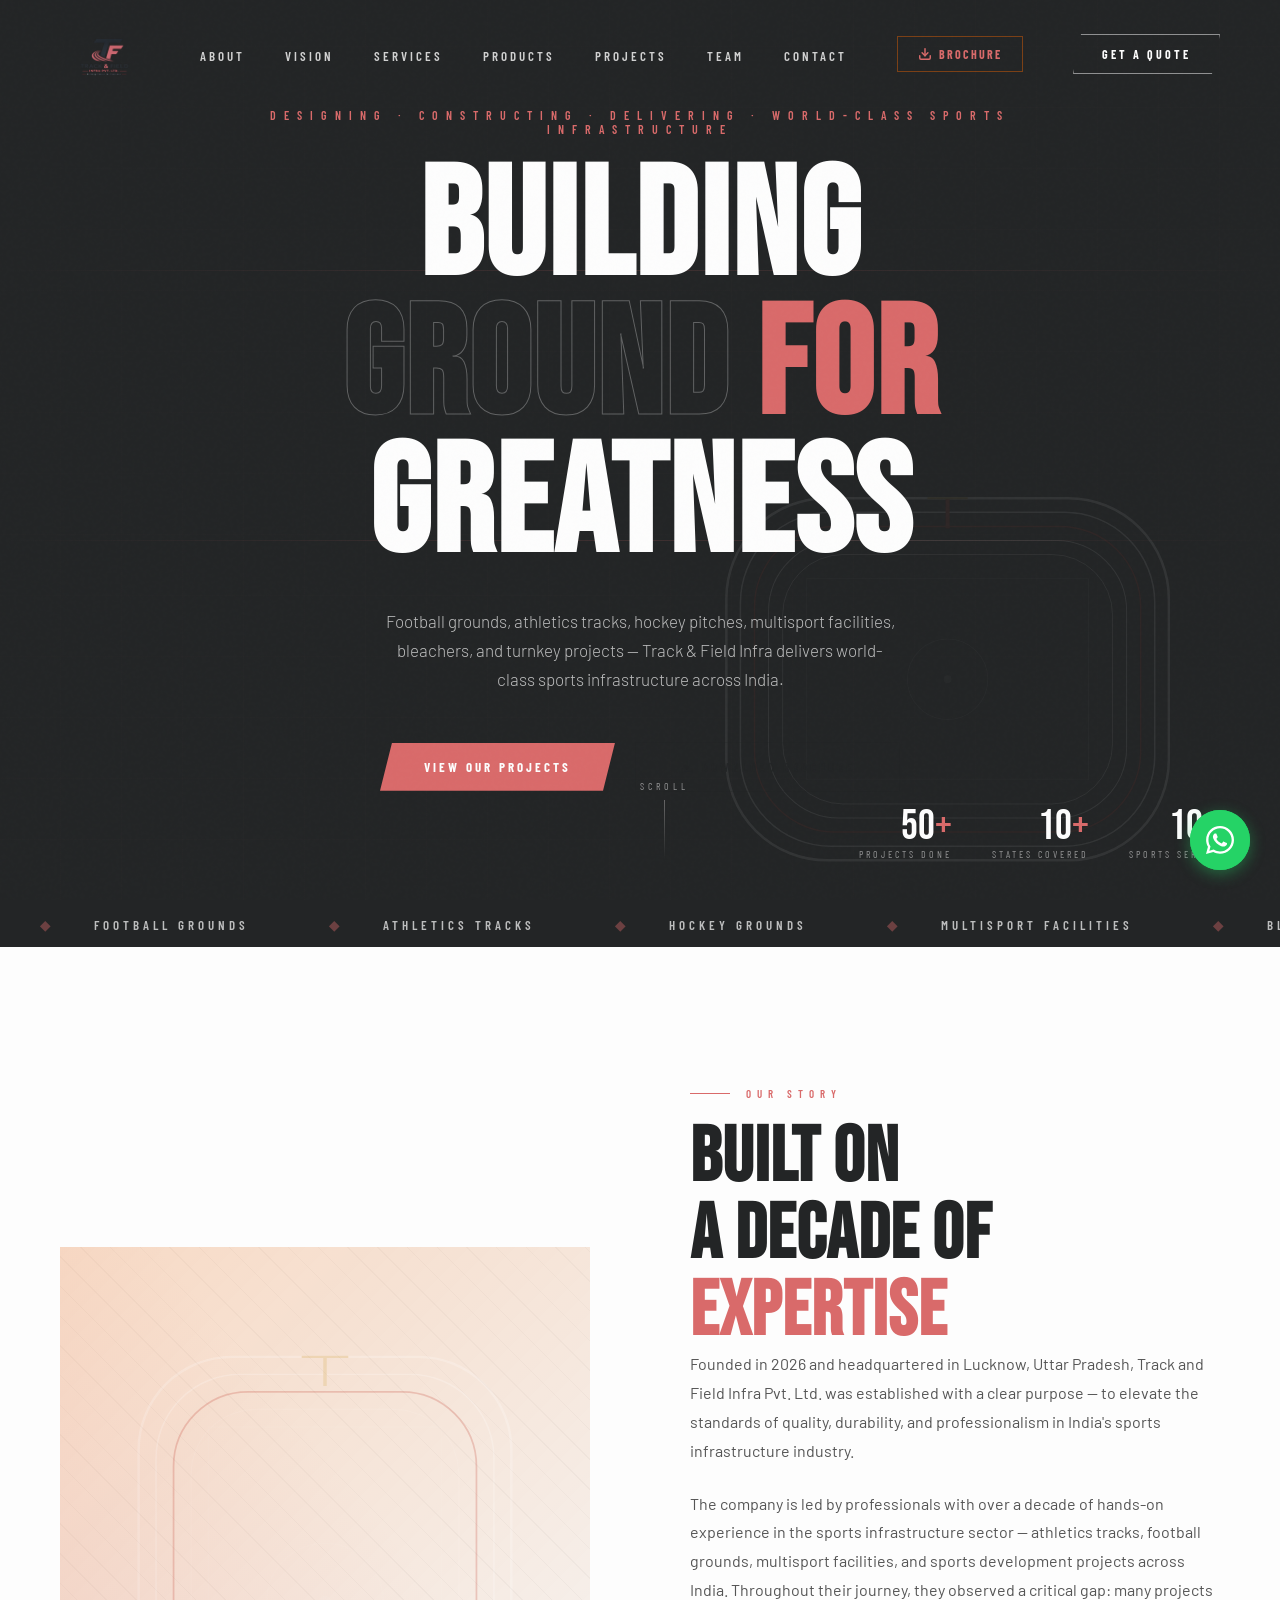
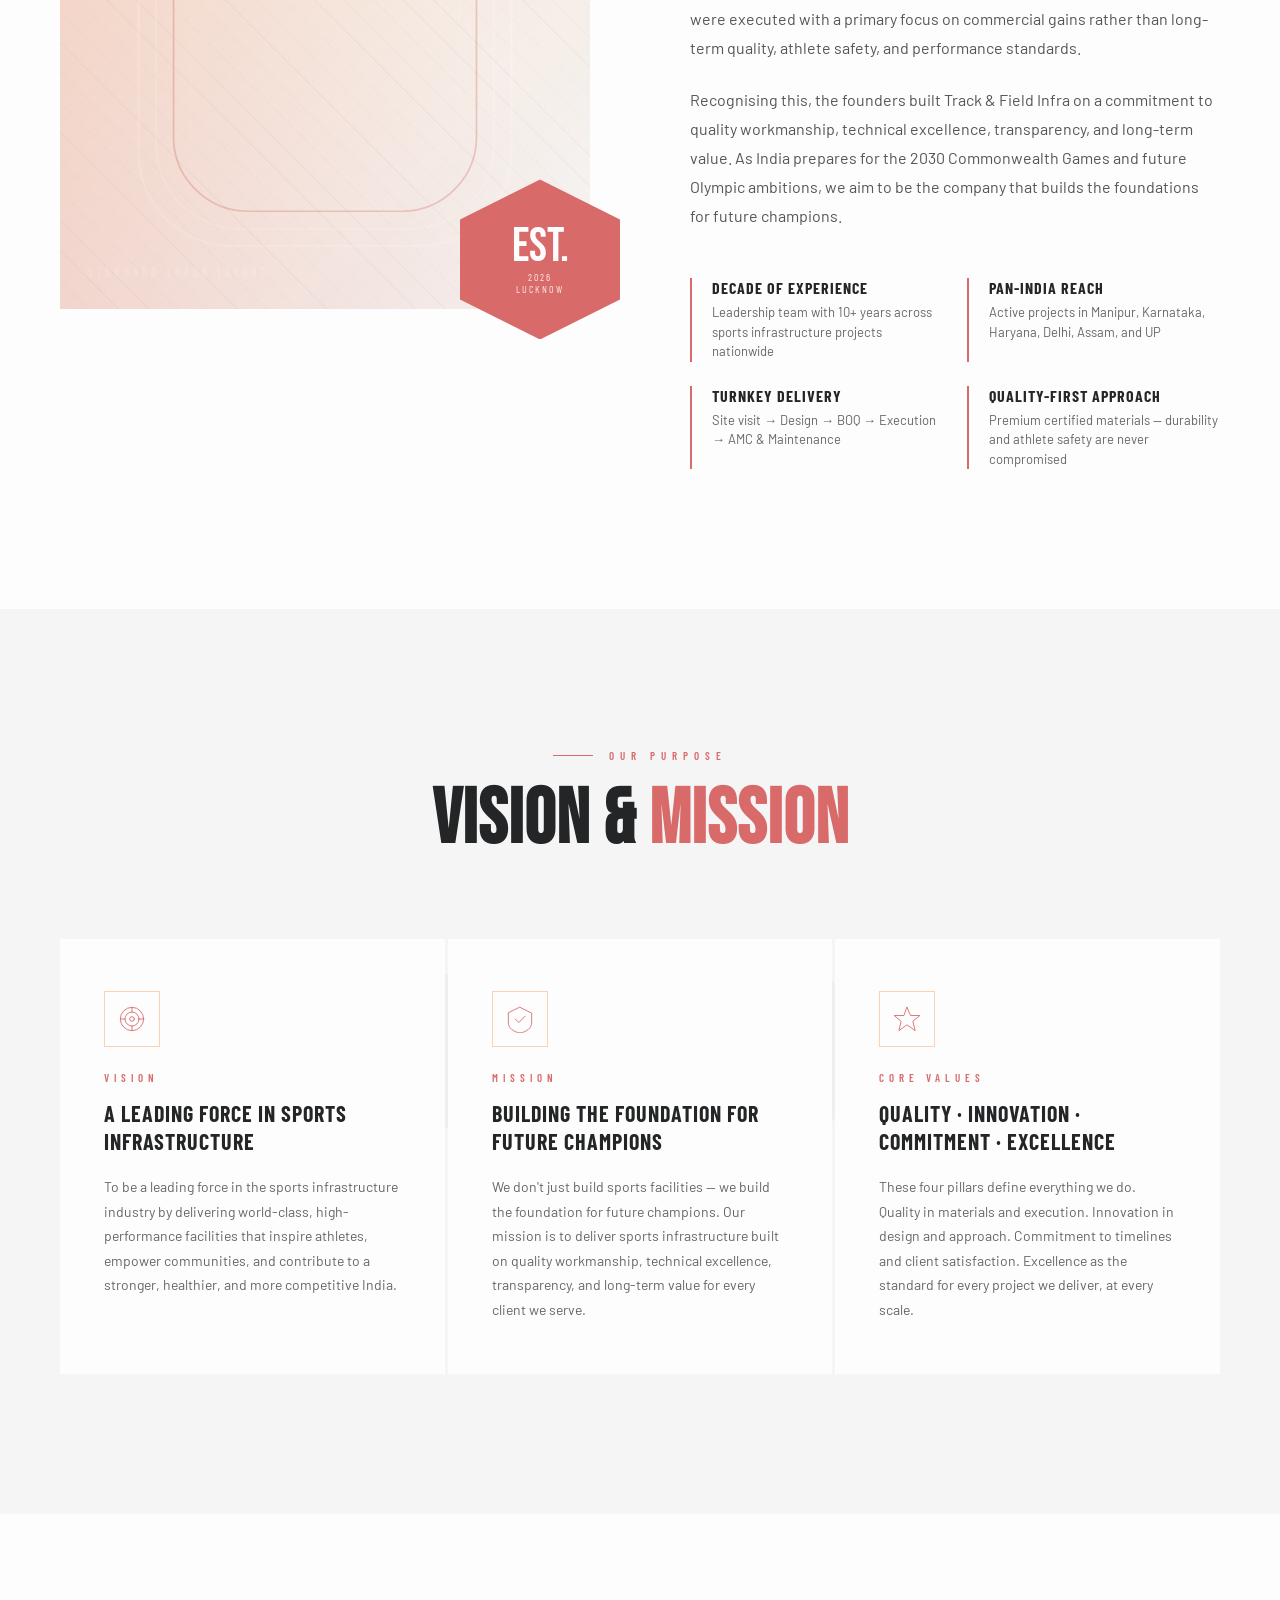
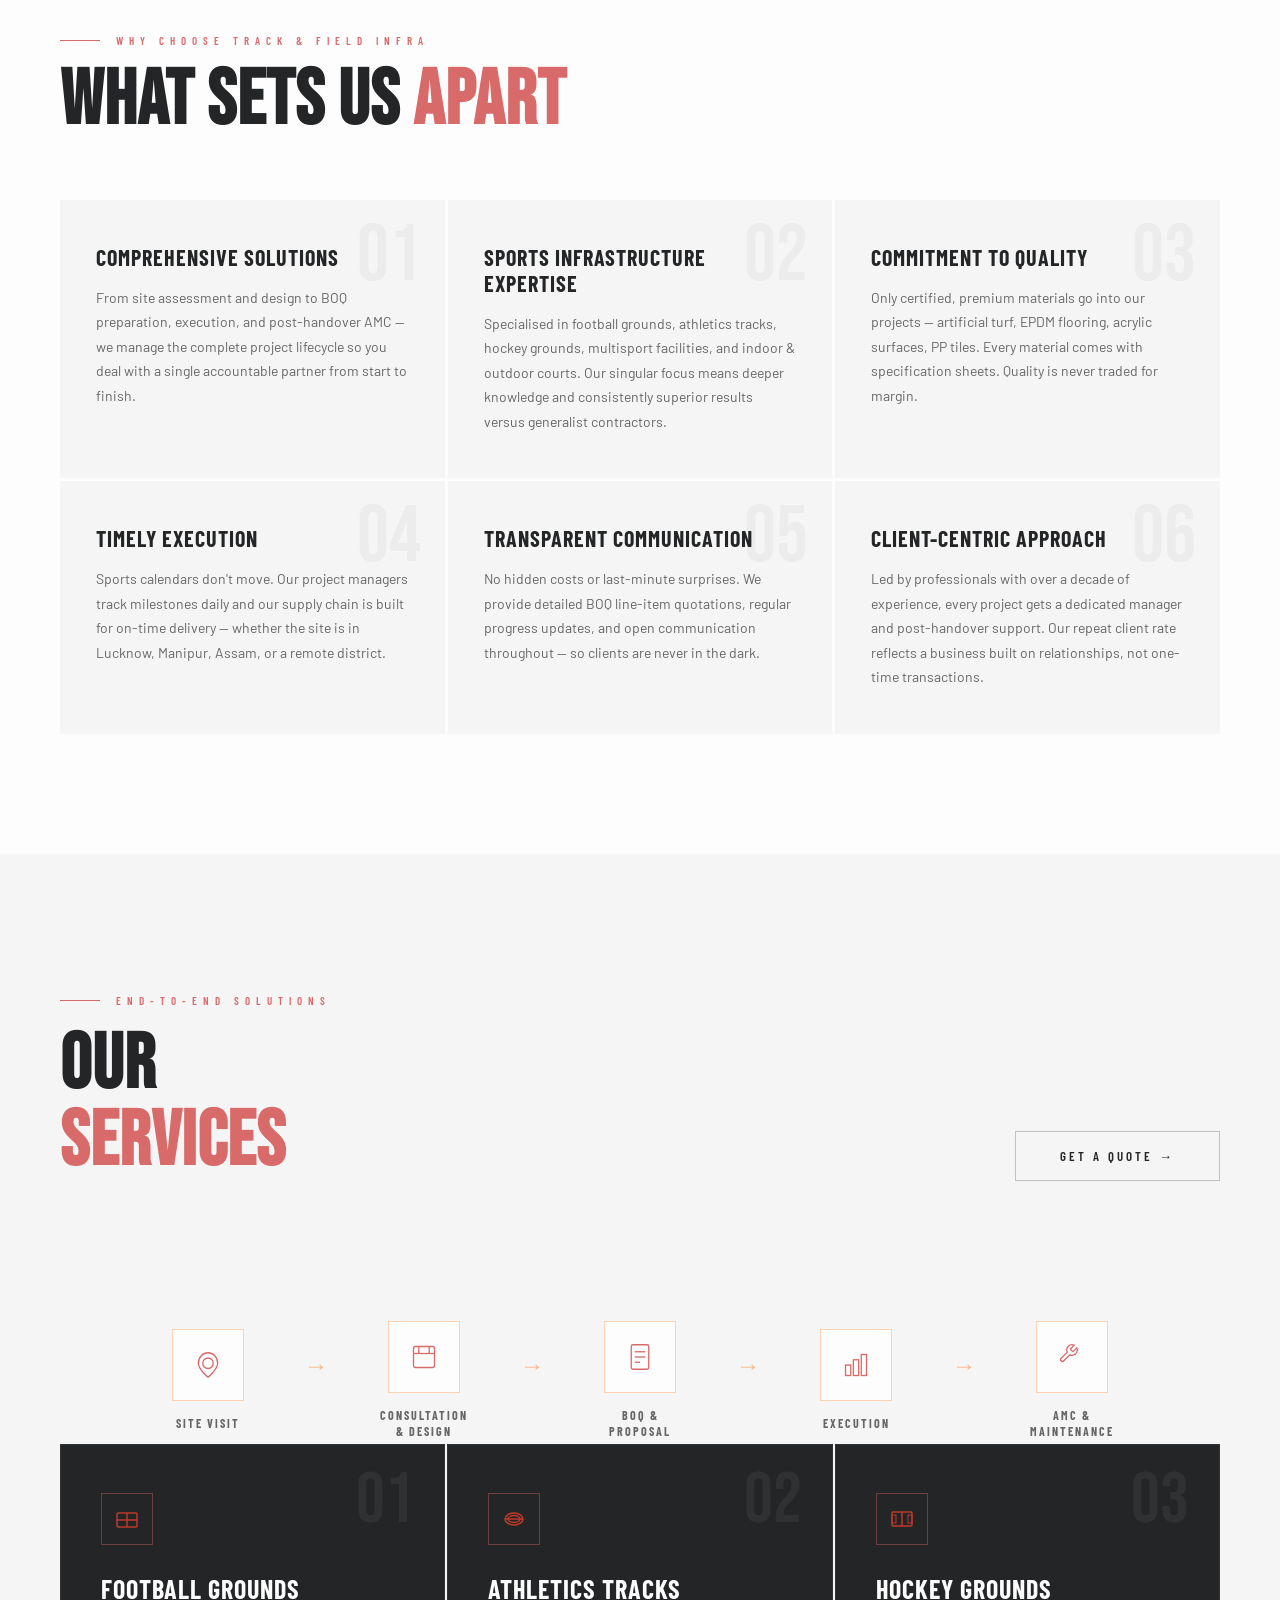
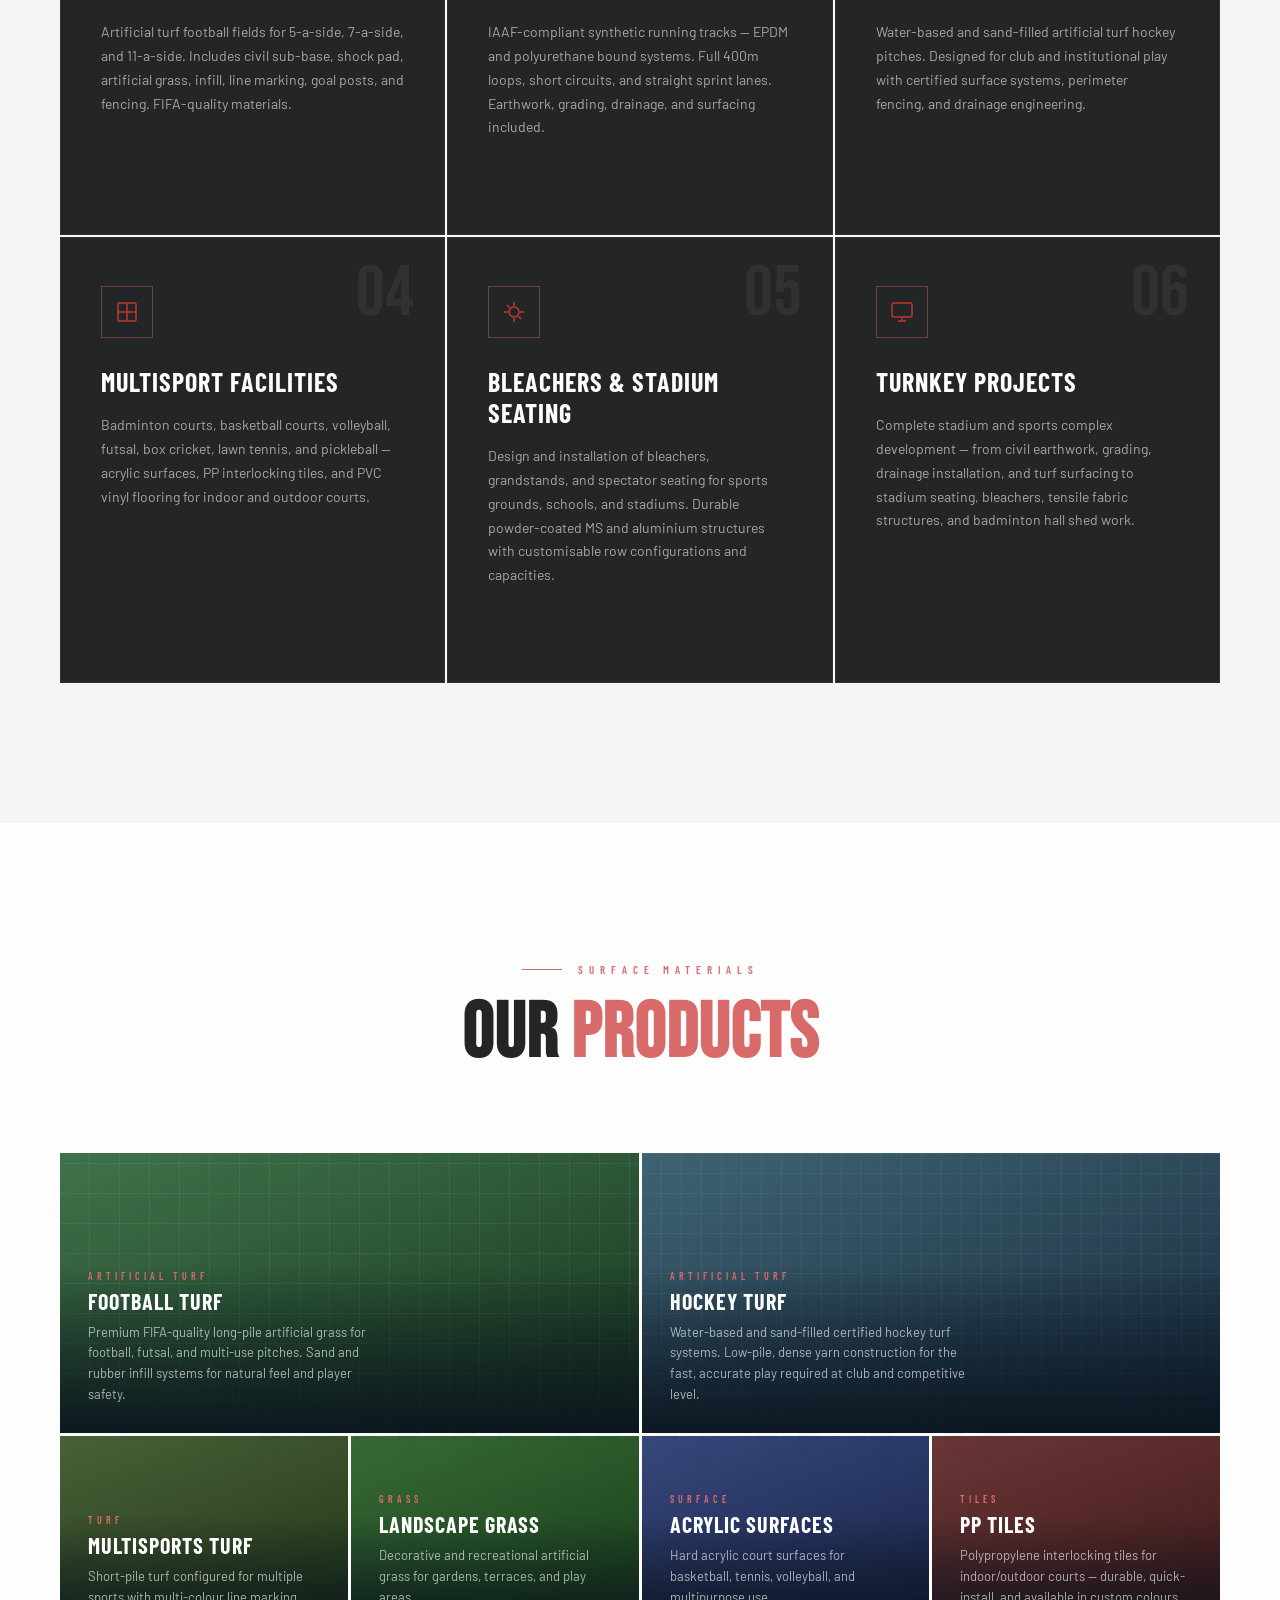
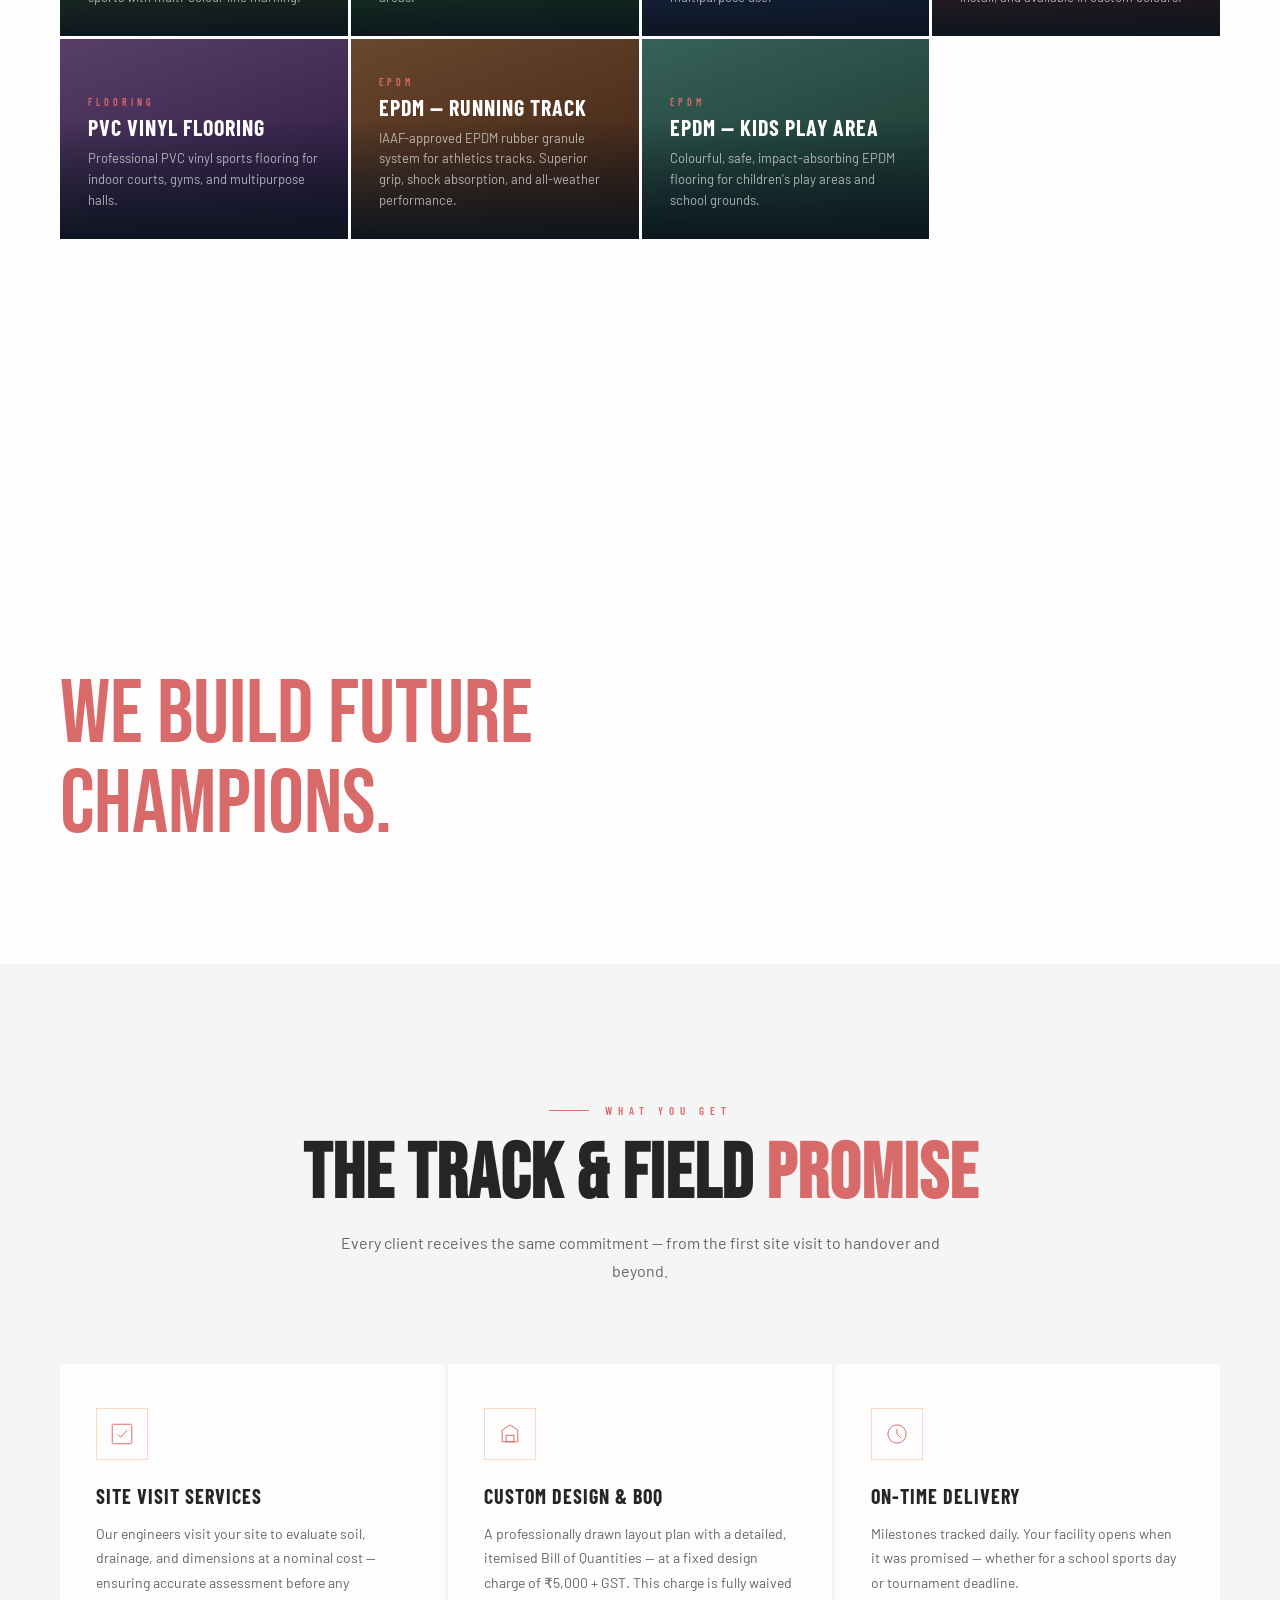
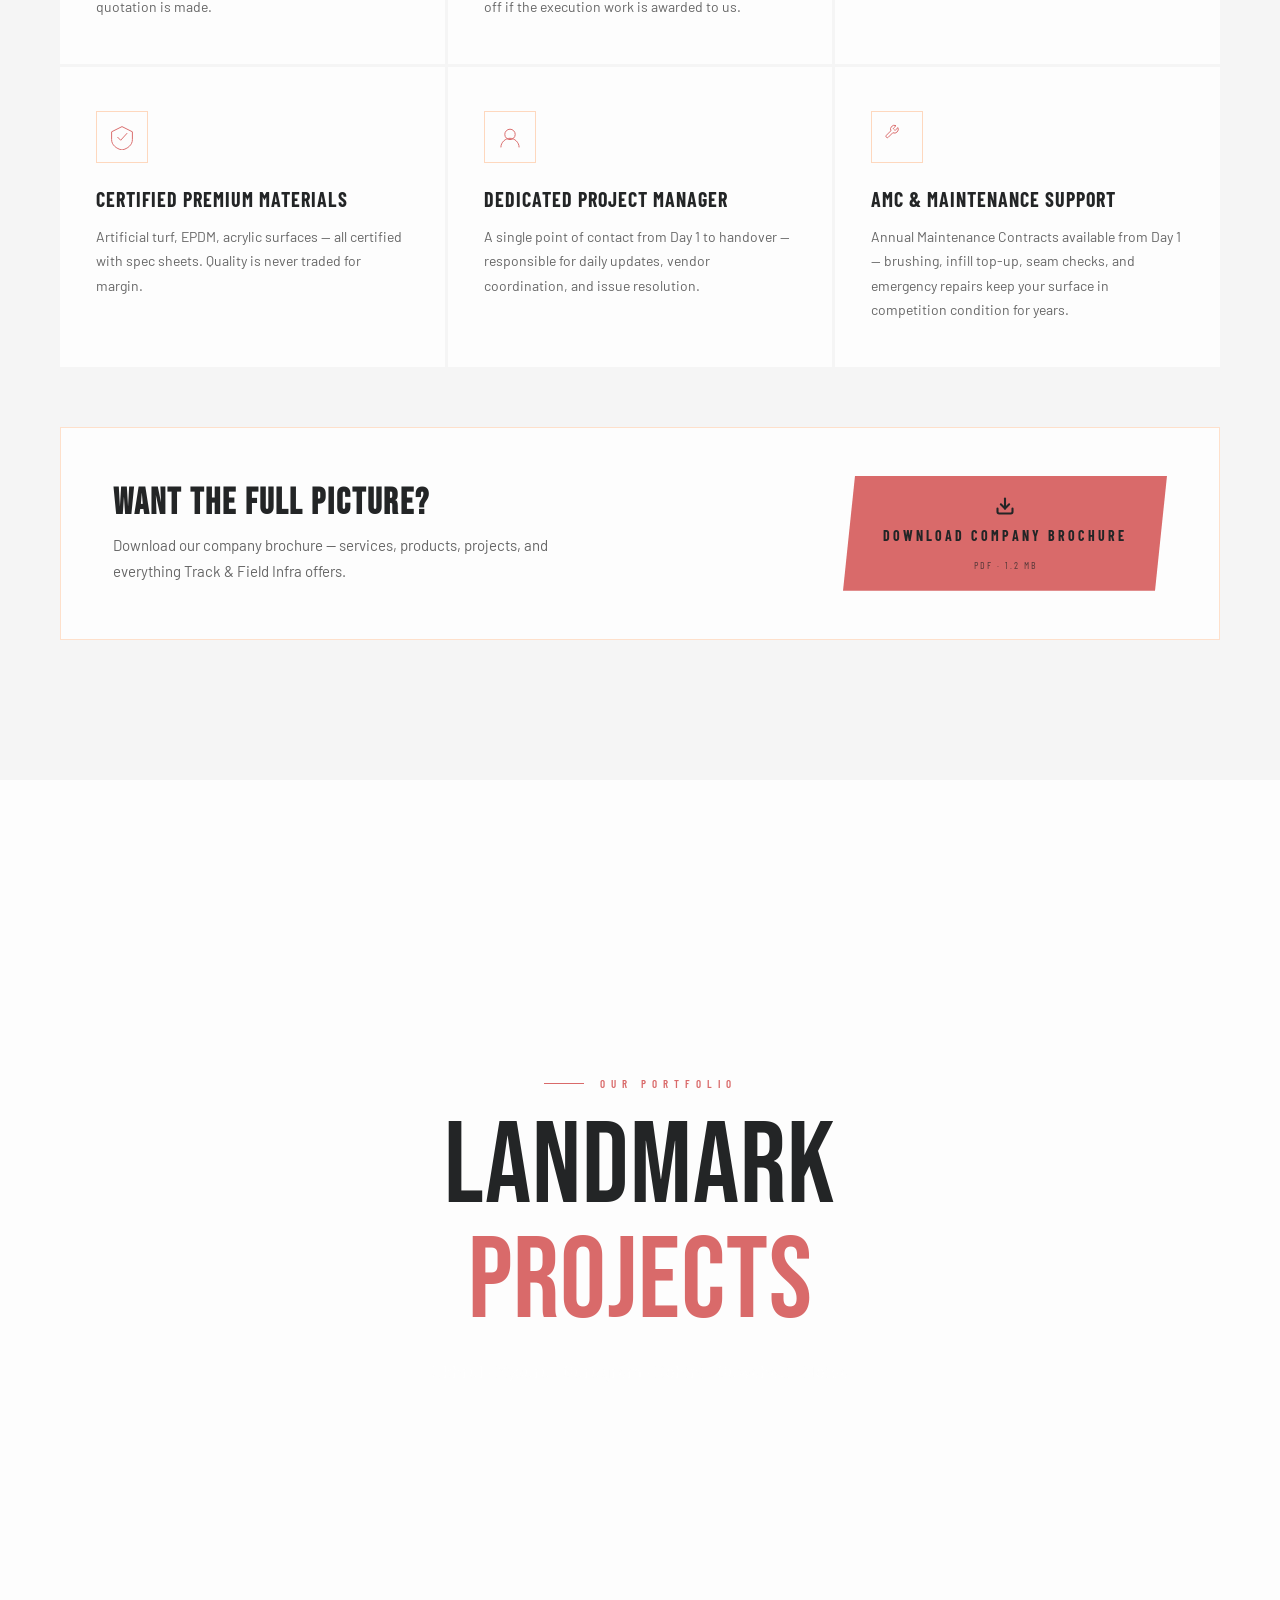
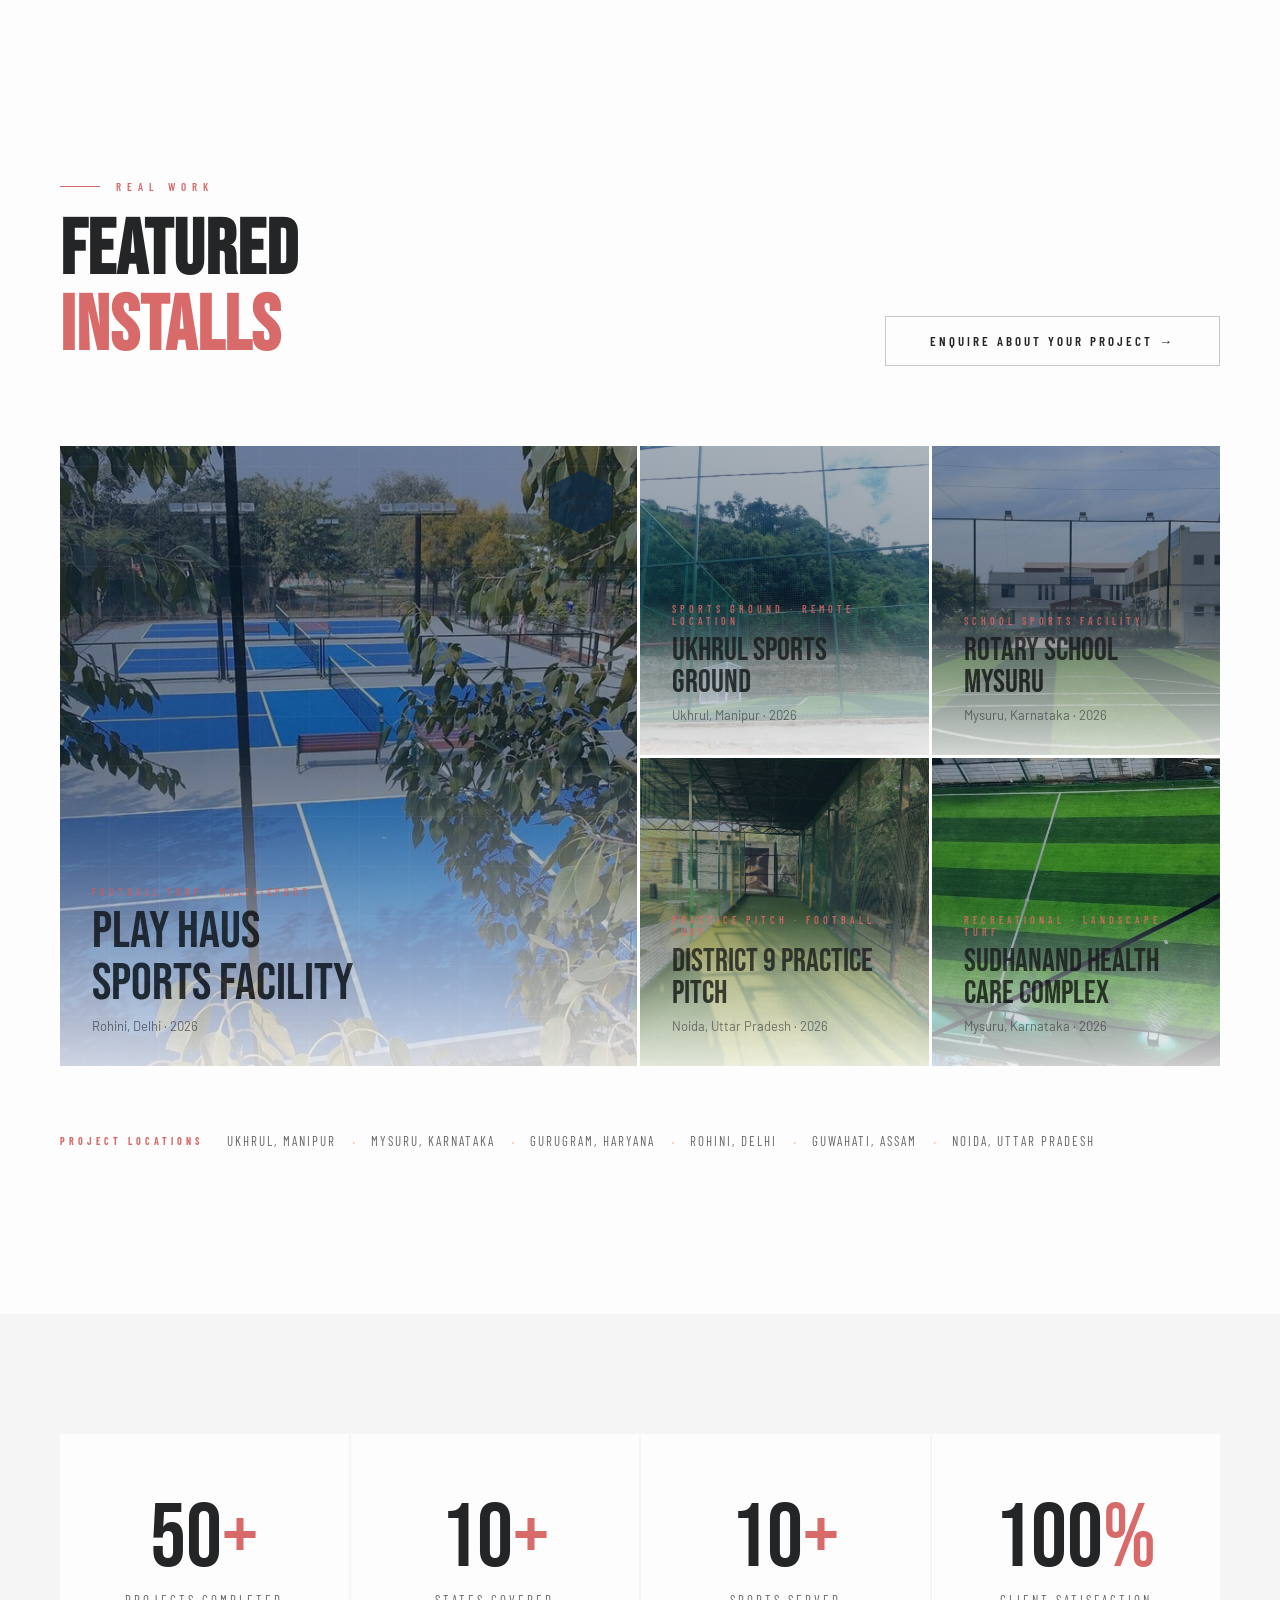
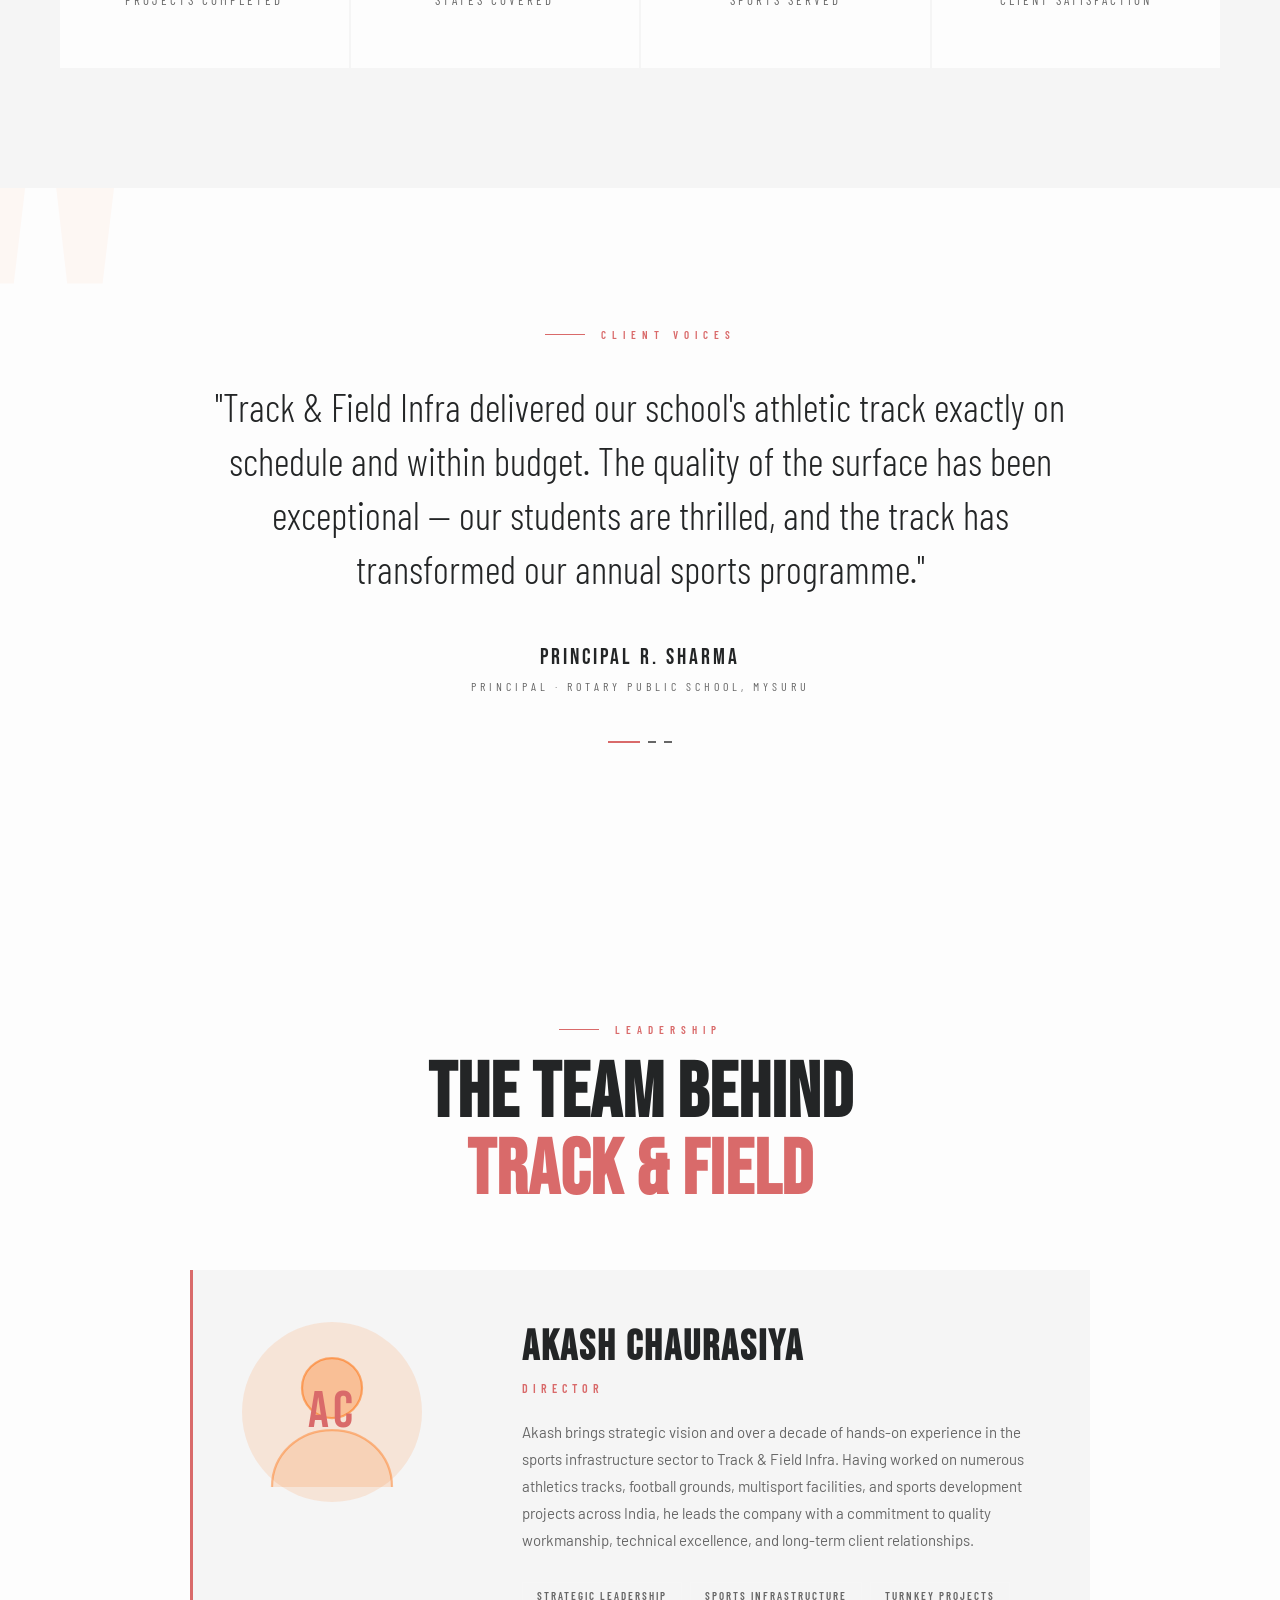
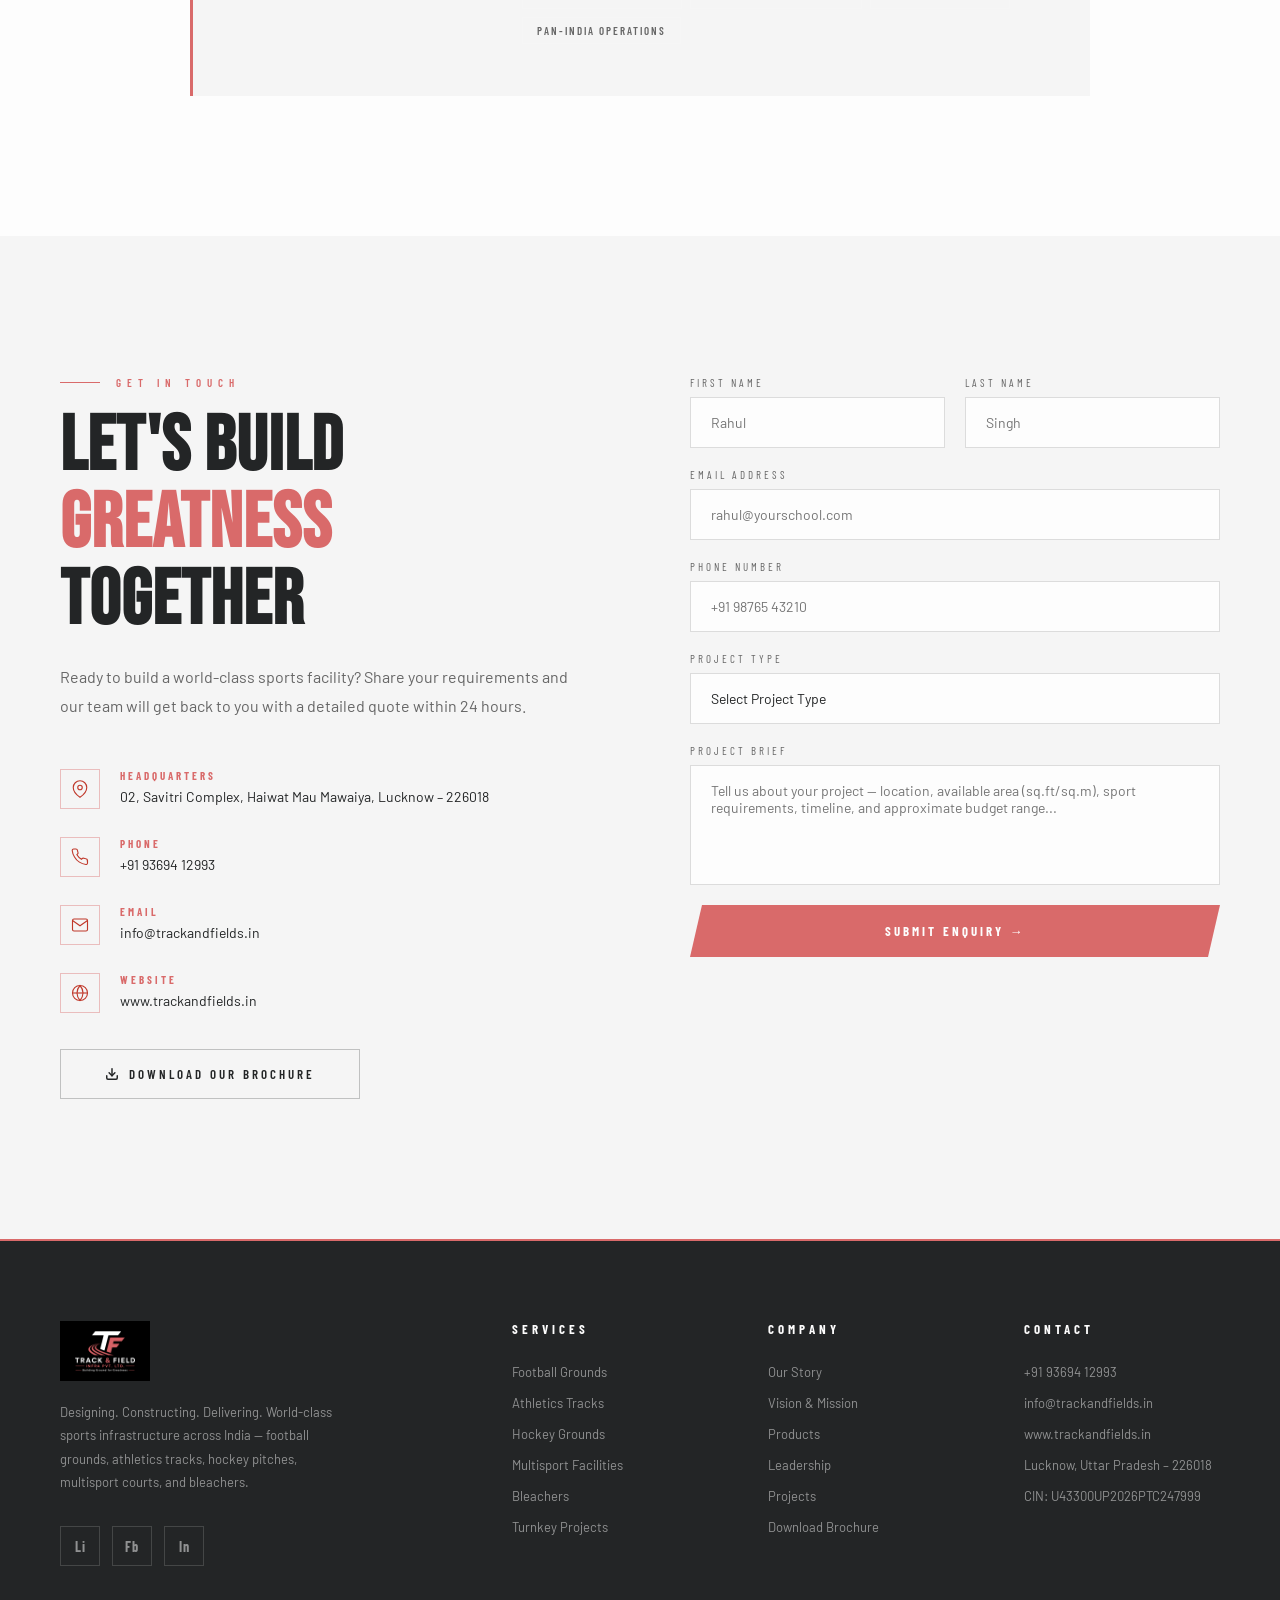
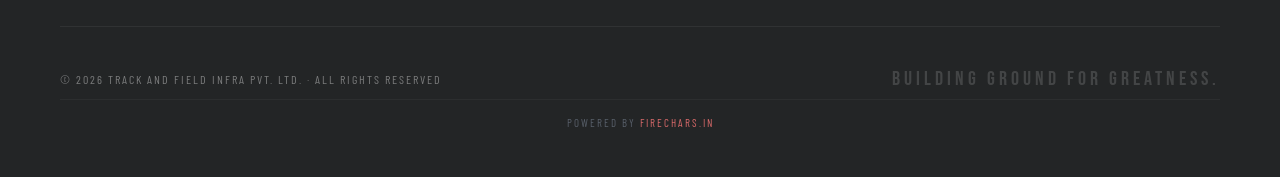
==== commit c3b66ead: "Add files via upload" ====
--- a/index.html
+++ b/index.html
@@ -63,7 +63,7 @@
       <li><a href="#team">Team</a></li>
       <li><a href="#contact">Contact</a></li>
     </ul>
-    <a href="assets/TF_Brochure.pdf" download="TF_Brochure.pdf" class="nav-brochure-btn">
+    <a href="assets/TNF_Brochure_02.pdf" download="TNF_Brochure_02.pdf" class="nav-brochure-btn">
       <svg width="14" height="14" viewBox="0 0 24 24" fill="none" stroke="currentColor" stroke-width="2.5" stroke-linecap="round"><path d="M21 15v4a2 2 0 0 1-2 2H5a2 2 0 0 1-2-2v-4"/><polyline points="7 10 12 15 17 10"/><line x1="12" y1="15" x2="12" y2="3"/></svg>
       Brochure
     </a>
@@ -82,7 +82,7 @@
     <a href="#projects" onclick="closeMobileNav()">Projects</a>
     <a href="#team"     onclick="closeMobileNav()">Team</a>
     <a href="#contact"  onclick="closeMobileNav()">Contact</a>
-    <a href="assets/TF_Brochure.pdf" download="TF_Brochure.pdf" onclick="closeMobileNav()" style="color:var(--rust)">⬇ Download Brochure</a>
+    <a href="assets/TNF_Brochure_02.pdf" download="TNF_Brochure_02.pdf" onclick="closeMobileNav()" style="color:var(--rust)">⬇ Download Brochure</a>
     <button class="mobile-cta" onclick="closeMobileNav(); document.getElementById('contact').scrollIntoView({behavior:'smooth'})">Get a Quote</button>
   </div>
 
@@ -118,7 +118,7 @@
       </p>
       <div class="hero-actions">
         <a href="#projects" class="btn-primary">View Our Projects</a>
-        <a href="assets/TF_Brochure.pdf" download="TF_Brochure.pdf" class="btn-ghost brochure-dl-btn">
+        <a href="assets/TNF_Brochure_02.pdf" download="TNF_Brochure_02.pdf" class="btn-ghost brochure-dl-btn">
           <svg width="14" height="14" viewBox="0 0 24 24" fill="none" stroke="currentColor" stroke-width="2.5" stroke-linecap="round" style="margin-right:8px;vertical-align:middle"><path d="M21 15v4a2 2 0 0 1-2 2H5a2 2 0 0 1-2-2v-4"/><polyline points="7 10 12 15 17 10"/><line x1="12" y1="15" x2="12" y2="3"/></svg>
           Download Brochure
         </a>
@@ -568,10 +568,10 @@
           <h3>Want the Full Picture?</h3>
           <p>Download our company brochure — services, products, projects, and everything Track & Field Infra offers.</p>
         </div>
-        <a href="assets/TF_Brochure.pdf" download="TF_Brochure.pdf" class="btn-brochure-large">
+        <a href="assets/TNF_Brochure_02.pdf" download="TNF_Brochure_02.pdf" class="btn-brochure-large">
           <svg width="20" height="20" viewBox="0 0 24 24" fill="none" stroke="currentColor" stroke-width="2.5" stroke-linecap="round"><path d="M21 15v4a2 2 0 0 1-2 2H5a2 2 0 0 1-2-2v-4"/><polyline points="7 10 12 15 17 10"/><line x1="12" y1="15" x2="12" y2="3"/></svg>
           Download Company Brochure
-          <span class="brochure-size">PDF · 6 MB</span>
+          <span class="brochure-size">PDF · 1.2 MB</span>
         </a>
       </div>
     </div>
@@ -786,7 +786,7 @@
 
         <!-- Download brochure link in contact too -->
         <div style="margin-top:36px" class="reveal">
-          <a href="assets/TF_Brochure.pdf" download="TF_Brochure.pdf" class="btn-ghost" style="display:inline-flex;align-items:center;gap:10px">
+          <a href="assets/TNF_Brochure_02.pdf" download="TNF_Brochure_02.pdf" class="btn-ghost" style="display:inline-flex;align-items:center;gap:10px">
             <svg width="14" height="14" viewBox="0 0 24 24" fill="none" stroke="currentColor" stroke-width="2.5" stroke-linecap="round"><path d="M21 15v4a2 2 0 0 1-2 2H5a2 2 0 0 1-2-2v-4"/><polyline points="7 10 12 15 17 10"/><line x1="12" y1="15" x2="12" y2="3"/></svg>
             Download Our Brochure
           </a>
@@ -847,7 +847,7 @@
   <footer>
     <div class="footer-top">
       <div class="footer-brand">
-        <a href="#" class="logo-img-link"><img src="assets/images/tnf-logo-main.png" alt="Track & Field Infra Pvt. Ltd." style="height:60px;width:auto;object-fit:contain;filter:brightness(1.05);"></a>
+        <a href="#" class="logo-img-link"><img src="assets/images/tnf-logo2.png" alt="Track & Field Infra Pvt. Ltd." style="height:60px;width:auto;object-fit:contain;filter:brightness(1.05);"></a>
         <p>Designing. Constructing. Delivering. World-class sports infrastructure across India — football grounds, athletics tracks, hockey pitches, multisport courts, and bleachers.</p>
         <div class="social-links">
           <a href="#" class="social-link">Li</a>
@@ -874,7 +874,7 @@
           <li><a href="#products">Products</a></li>
           <li><a href="#team">Leadership</a></li>
           <li><a href="#projects">Projects</a></li>
-          <li><a href="assets/TF_Brochure.pdf" download>Download Brochure</a></li>
+          <li><a href="assets/TNF_Brochure_02.pdf" download>Download Brochure</a></li>
         </ul>
       </div>
       <div class="footer-col">
--- a/css/components.css
+++ b/css/components.css
@@ -14,10 +14,10 @@
   transition: background 0.4s ease, border-color 0.4s ease, padding 0.3s ease, box-shadow 0.4s ease;
 }
 nav.scrolled {
-  background: #232526;
-  border-bottom: 1px solid rgba(217,106,106,0.2);
+  background: #FDFDFD;
+  border-bottom: 1px solid rgba(35,37,38,0.08);
   backdrop-filter: blur(12px);
-  box-shadow: 0 2px 24px rgba(0,0,0,0.3);
+  box-shadow: 0 2px 24px rgba(0,0,0,0.12);
   padding: 16px 60px;
 }
 .logo {
@@ -45,9 +45,9 @@
 }
 .nav-links a:hover { color: #FDFDFD; }
 .nav-links a:hover::after { width: 100%; }
-/* On scroll — links stay white on dark bg, just slightly brighter */
-nav.scrolled .nav-links a { color: rgba(253,253,253,0.7); }
-nav.scrolled .nav-links a:hover { color: #FDFDFD; }
+/* On scroll — bar turns white, text turns dark */
+nav.scrolled .nav-links a { color: rgba(35,37,38,0.75); }
+nav.scrolled .nav-links a:hover { color: var(--dark); }
 .nav-cta {
   font-family: 'Barlow Condensed', sans-serif;
   font-size: 12px; font-weight: 700;
@@ -76,6 +76,9 @@
 .hamburger.open span:nth-child(1) { transform: translateY(7px) rotate(45deg); }
 .hamburger.open span:nth-child(2) { opacity: 0; transform: scaleX(0); }
 .hamburger.open span:nth-child(3) { transform: translateY(-7px) rotate(-45deg); }
+
+/* Hamburger turns dark once nav bar is white */
+nav.scrolled .hamburger span { background: var(--dark); }
 
 /* Mobile nav drawer */
 .mobile-nav {
@@ -198,10 +201,10 @@
   transform: scale(1.04);
 }
 
-/* Smaller on scroll */
+/* Smaller on scroll, and shown in true colors on the now-white bar */
 nav.scrolled .nav-logo-img {
   height: 48px;
-  mix-blend-mode: screen;
+  mix-blend-mode: normal;
 }
 
 /* Mobile */
